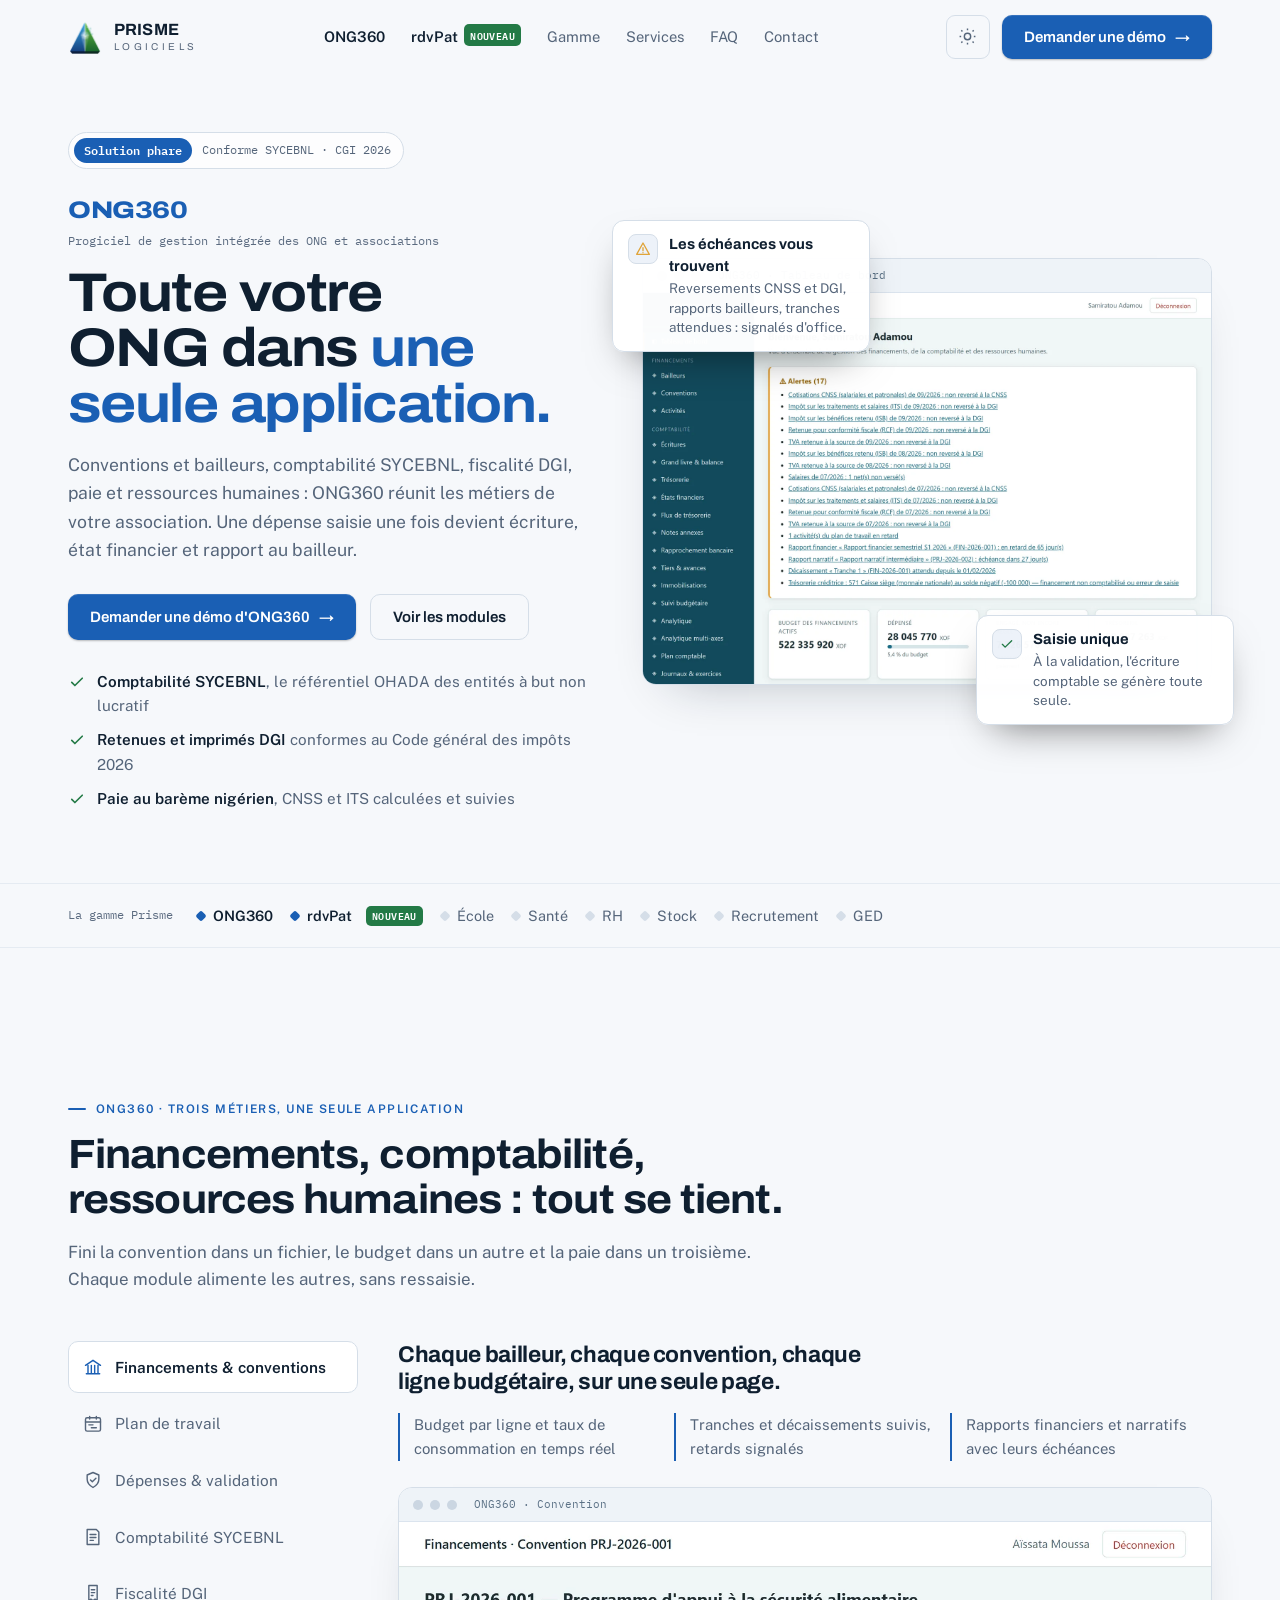
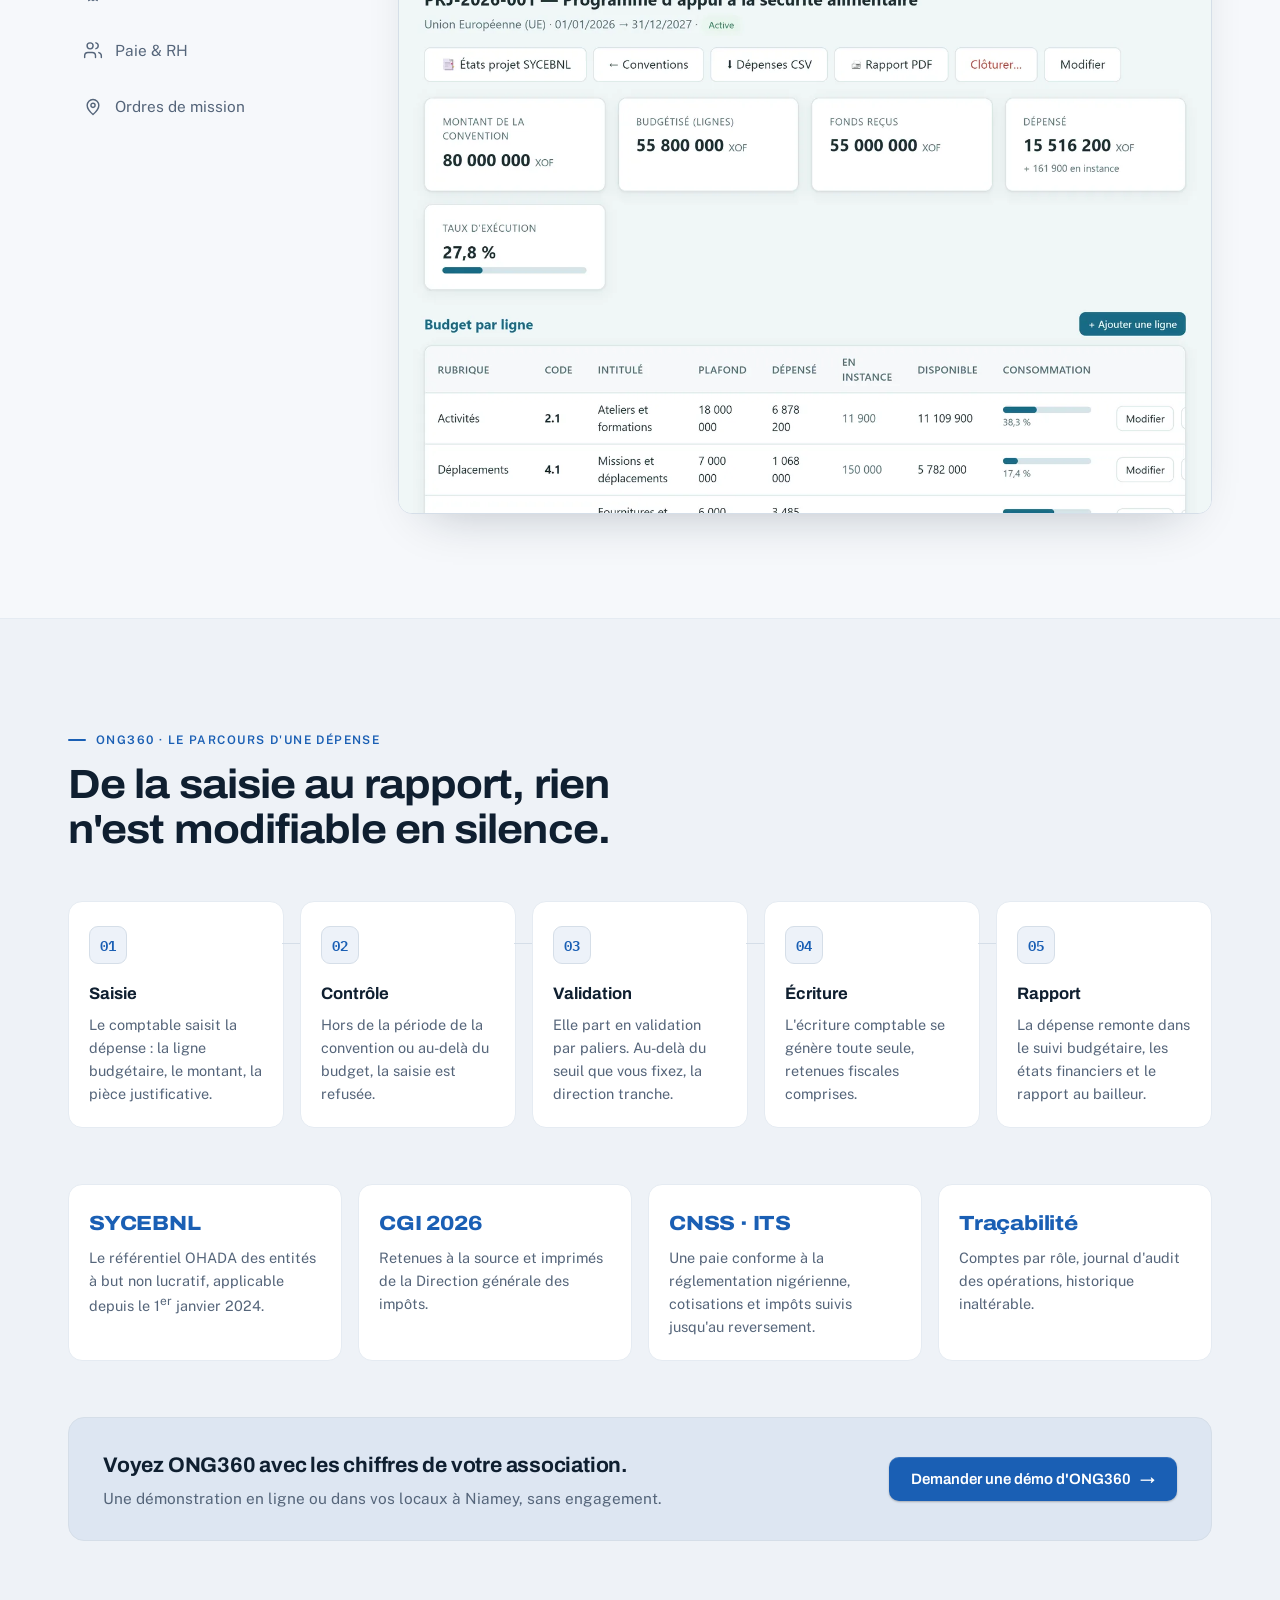
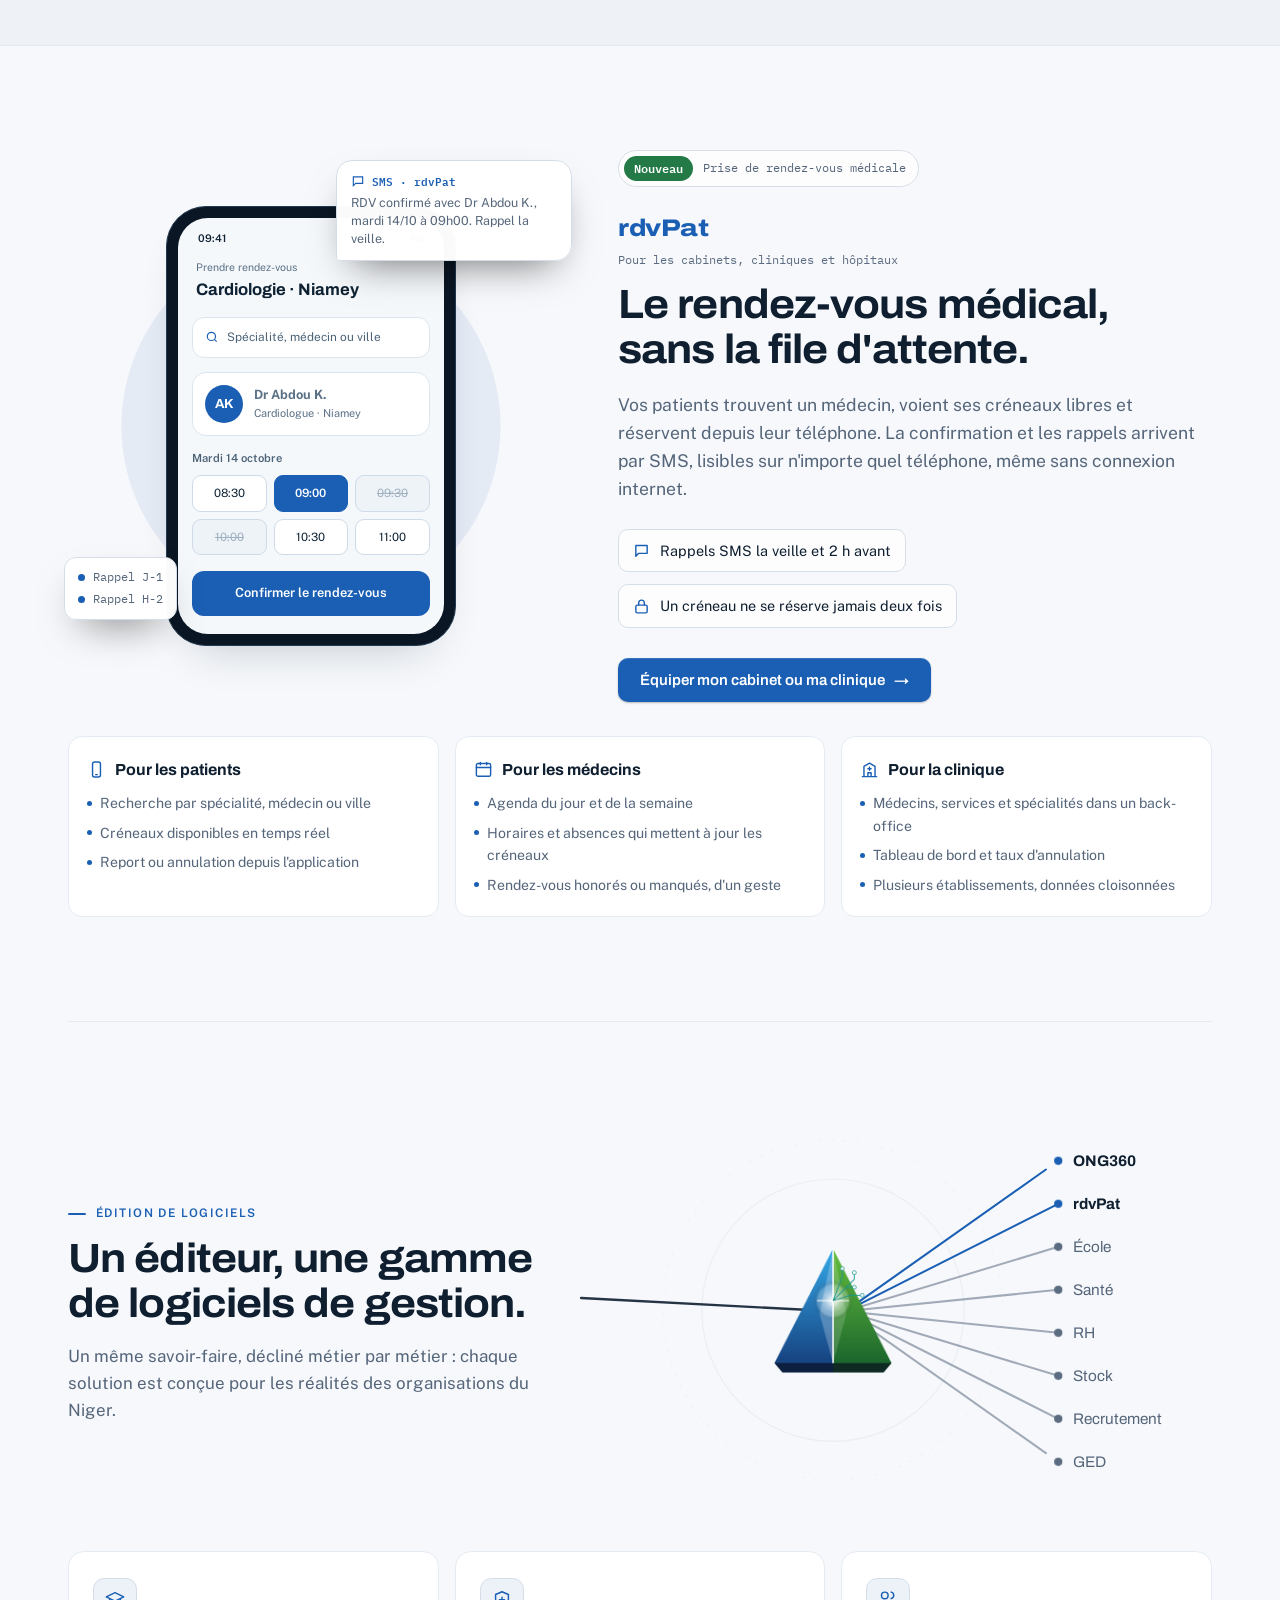
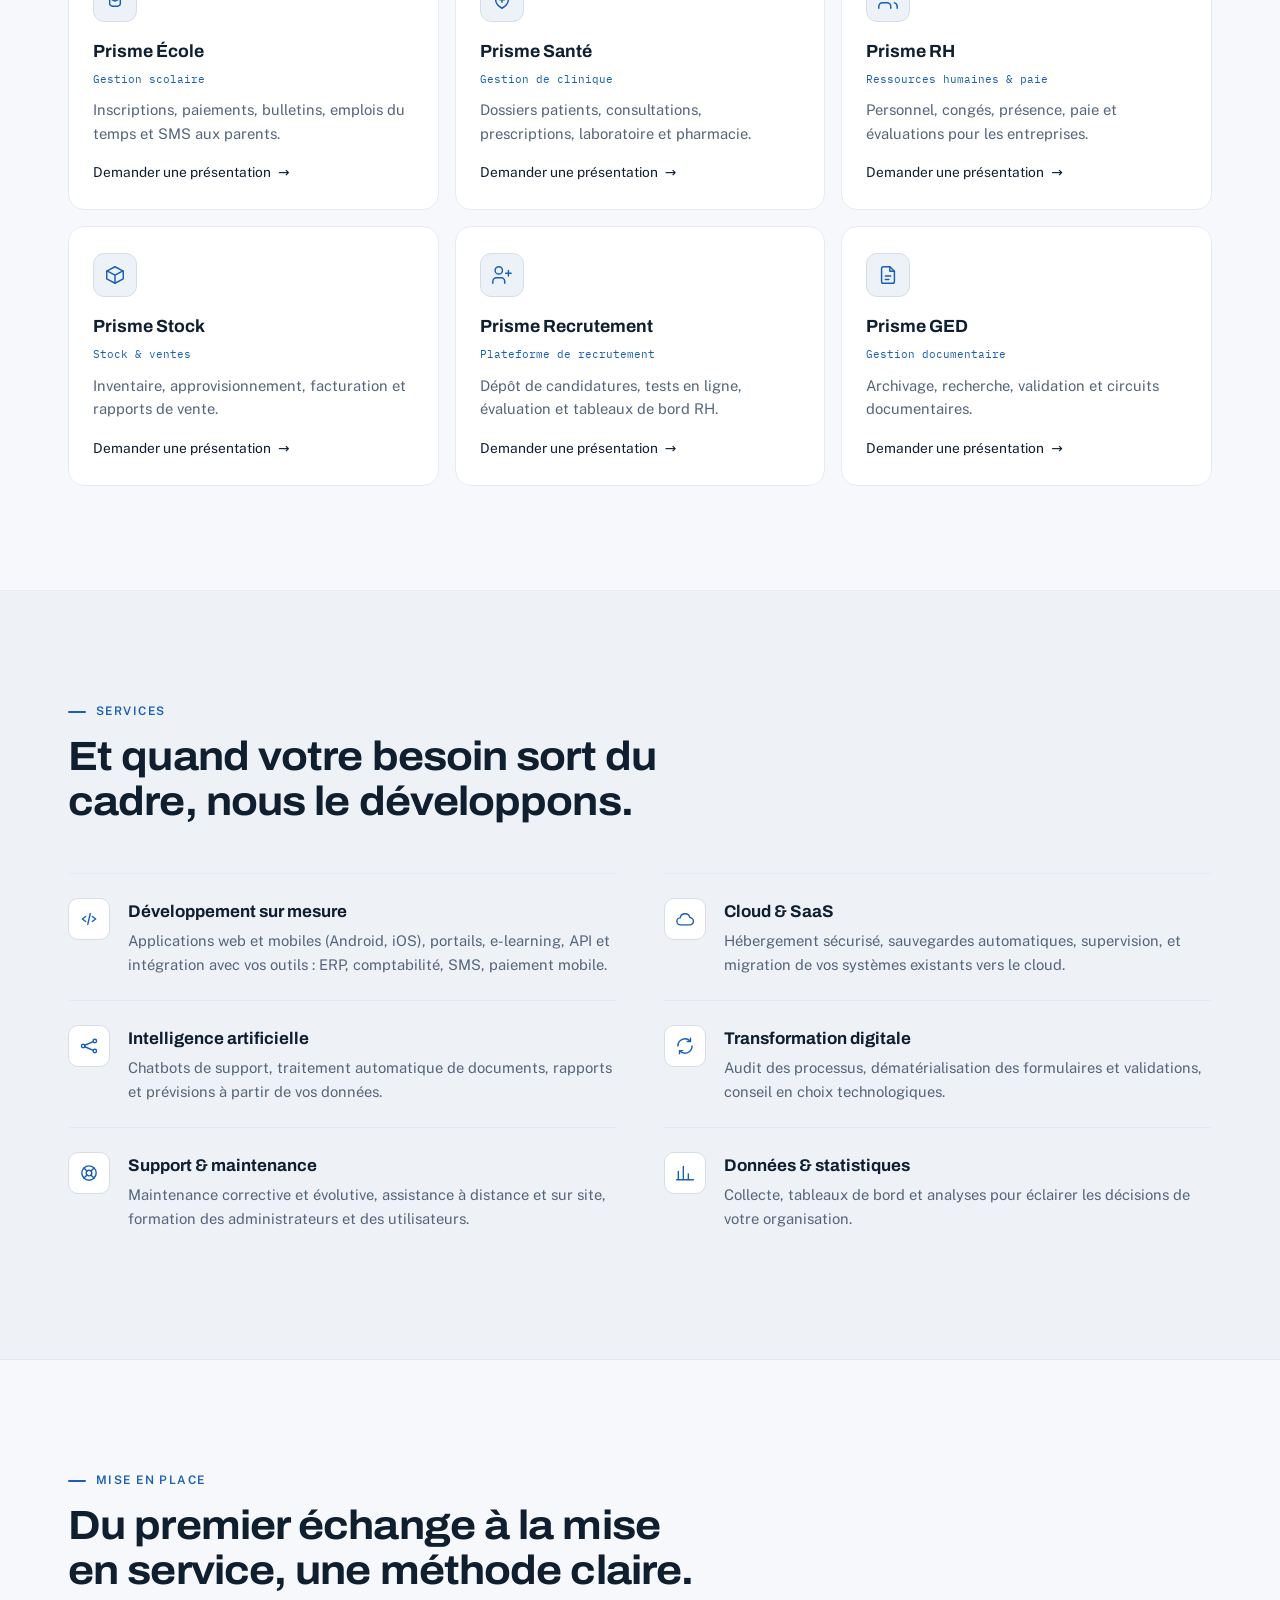
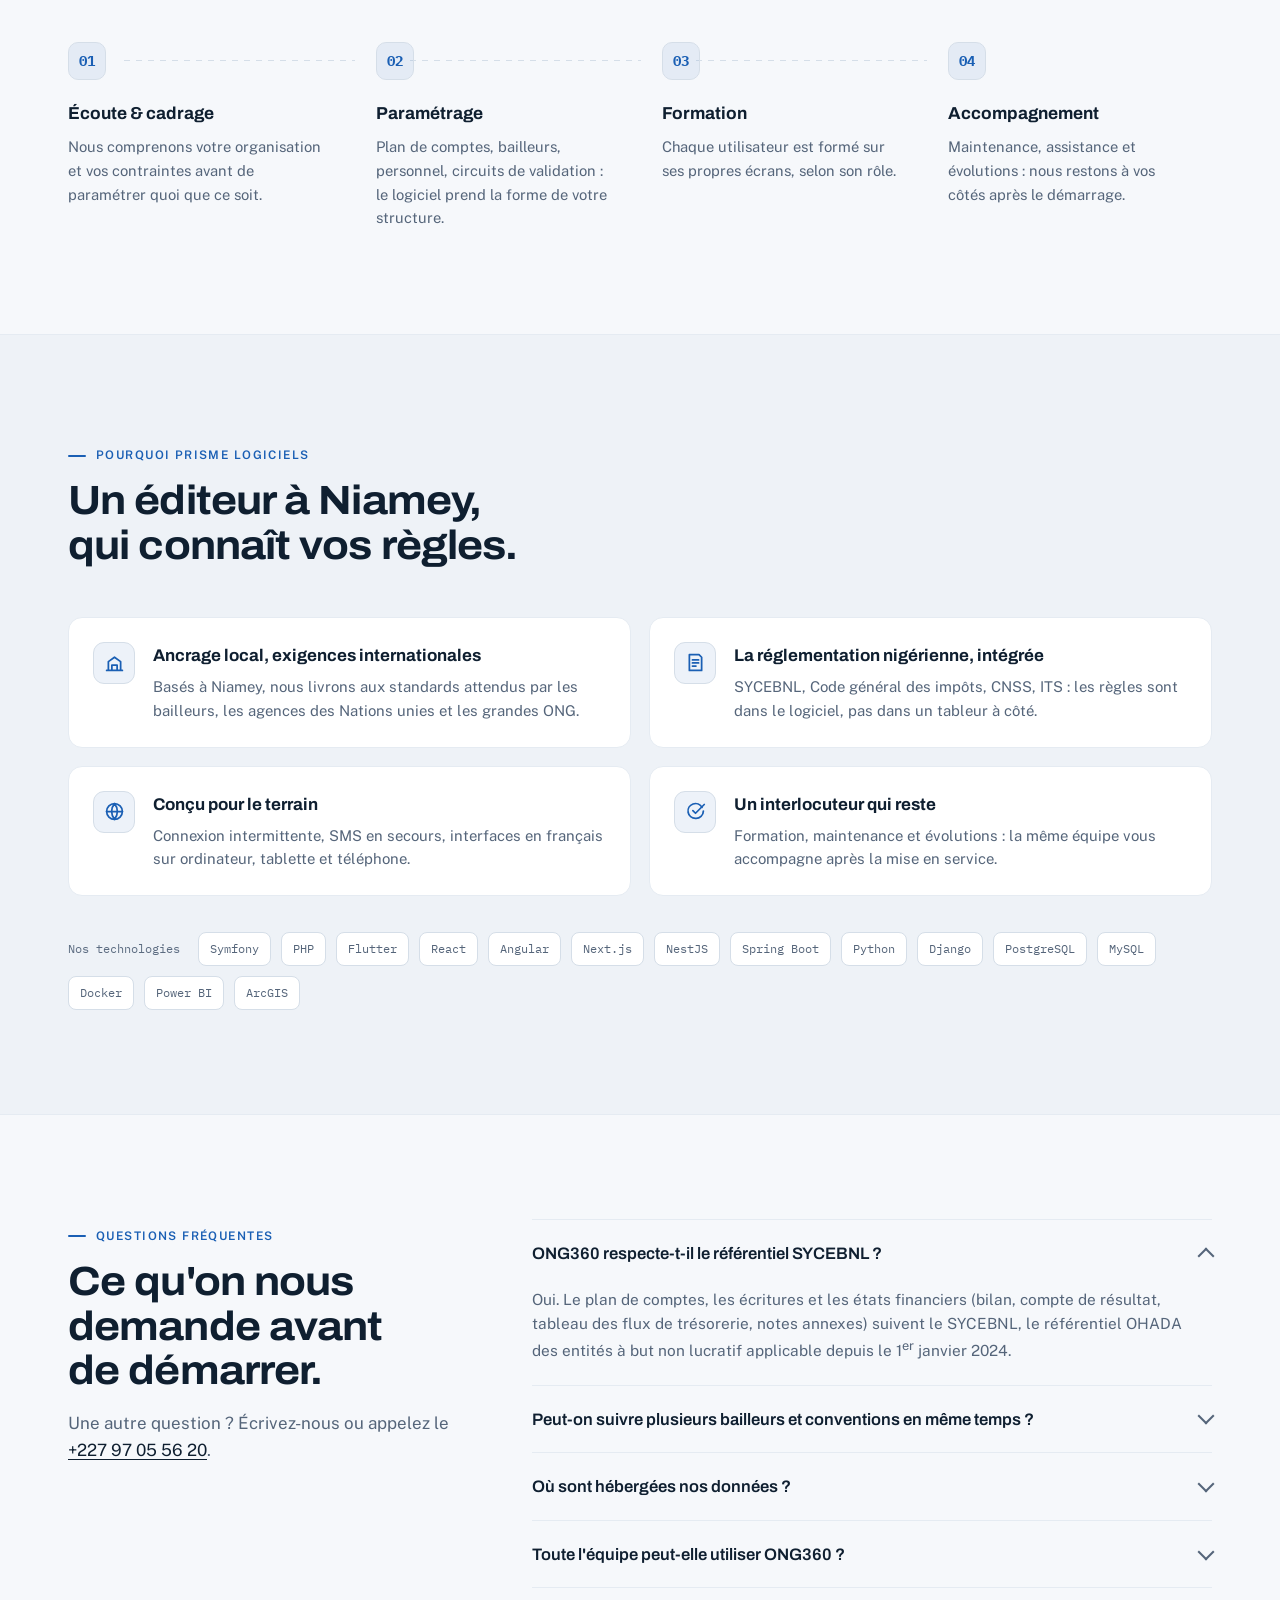
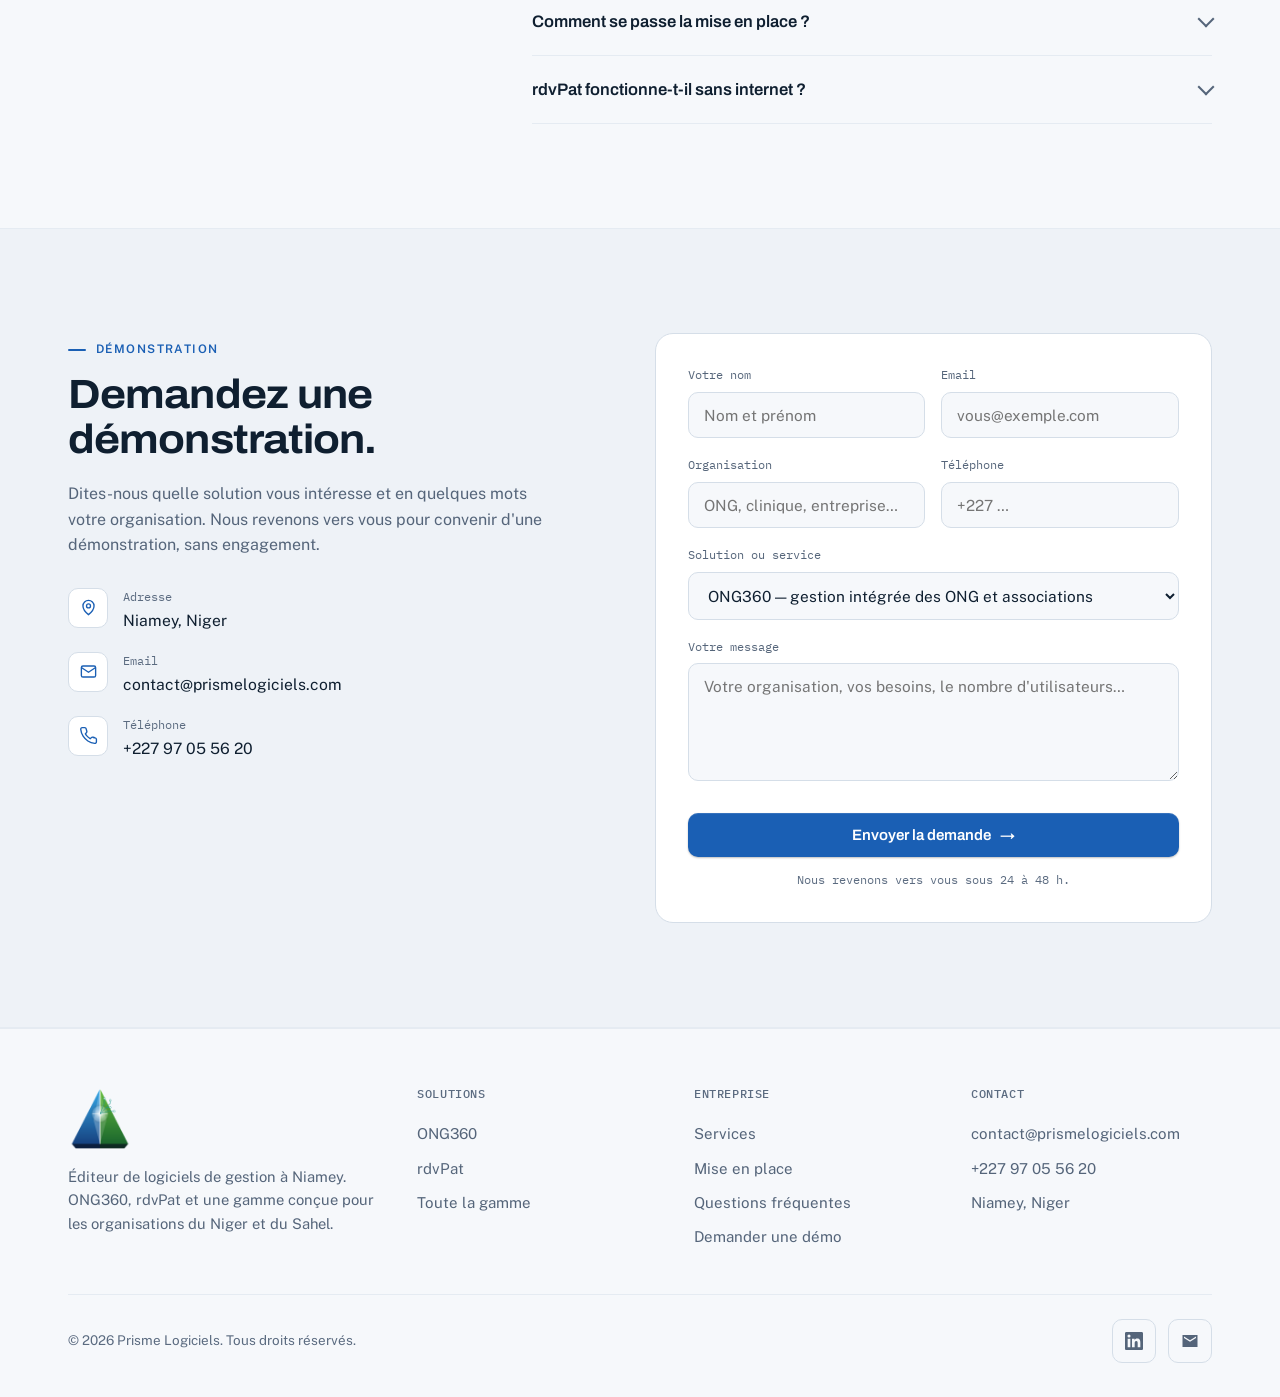
==== index.html @ 0d9683f8 "changement de couleur" ====
<!DOCTYPE html>
<html lang="fr">
<head>
<meta charset="UTF-8" />
<meta name="viewport" content="width=device-width, initial-scale=1.0" />
<script>(function(){try{var t=localStorage.getItem('theme');if(!t){t=window.matchMedia('(prefers-color-scheme: light)').matches?'light':'dark';}document.documentElement.setAttribute('data-theme',t);}catch(e){document.documentElement.setAttribute('data-theme','dark');}})();</script>
<title>ONG360 &amp; rdvPat — Prisme Logiciels, éditeur de logiciels de gestion à Niamey</title>
<meta name="description" content="Prisme Logiciels édite ONG360, le progiciel de gestion intégrée des ONG et associations (financements, comptabilité SYCEBNL, fiscalité DGI, paie), et rdvPat, la prise de rendez-vous médicale avec rappels SMS. Niamey, Niger." />
<link rel="canonical" href="https://prismelogiciels.com/" />
<meta name="robots" content="index, follow" />
<meta name="author" content="PRISME LOGICIELS" />
<meta name="theme-color" content="#0a1520" id="metaTheme" />
<link rel="icon" type="image/png" href="assets/icon.png" />
<link rel="apple-touch-icon" href="assets/icon.png" />
<!-- Open Graph / réseaux sociaux -->
<meta property="og:type" content="website" />
<meta property="og:site_name" content="PRISME LOGICIELS" />
<meta property="og:title" content="ONG360 — toute votre ONG dans une seule application" />
<meta property="og:description" content="Financements, comptabilité SYCEBNL, fiscalité DGI, paie et RH : le progiciel de gestion intégrée des ONG et associations, par Prisme Logiciels." />
<meta property="og:url" content="https://prismelogiciels.com/" />
<meta property="og:image" content="https://prismelogiciels.com/assets/og-cover.png" />
<meta property="og:image:width" content="1200" />
<meta property="og:image:height" content="630" />
<meta property="og:image:alt" content="PRISME LOGICIELS — éditeur de logiciels de gestion à Niamey" />
<meta property="og:locale" content="fr_FR" />
<meta name="twitter:card" content="summary_large_image" />
<meta name="twitter:title" content="ONG360 — toute votre ONG dans une seule application" />
<meta name="twitter:description" content="Financements, comptabilité SYCEBNL, fiscalité DGI, paie et RH : le progiciel de gestion intégrée des ONG et associations, par Prisme Logiciels." />
<meta name="twitter:image" content="https://prismelogiciels.com/assets/og-cover.png" />
<!-- Données structurées (SEO) -->
<script type="application/ld+json">
{"@context":"https://schema.org","@graph":[
 {"@type":"ProfessionalService","@id":"https://prismelogiciels.com/#org","name":"PRISME LOGICIELS","description":"Éditeur de logiciels de gestion : ONG360, rdvPat, applications web et mobiles, IA et transformation digitale.","url":"https://prismelogiciels.com/","logo":"https://prismelogiciels.com/assets/icon.png","image":"https://prismelogiciels.com/assets/og-cover.png","email":"contact@prismelogiciels.com","telephone":"+227 97 05 56 20","address":{"@type":"PostalAddress","addressLocality":"Niamey","addressCountry":"NE"},"areaServed":["NE","Sahel"]},
 {"@type":"SoftwareApplication","name":"ONG360","applicationCategory":"BusinessApplication","operatingSystem":"Web","inLanguage":"fr","description":"Progiciel de gestion intégrée des ONG et associations : financements et conventions, gestion de projet, comptabilité SYCEBNL, fiscalité DGI, ressources humaines et paie.","publisher":{"@id":"https://prismelogiciels.com/#org"},"url":"https://prismelogiciels.com/#ong360"},
 {"@type":"SoftwareApplication","name":"rdvPat","applicationCategory":"MedicalApplication","operatingSystem":"Android, iOS, Web","inLanguage":"fr","description":"Prise de rendez-vous médicale pour cabinets et cliniques : recherche de médecins, créneaux en temps réel, confirmation et rappels par SMS.","publisher":{"@id":"https://prismelogiciels.com/#org"},"url":"https://prismelogiciels.com/#rdvpat"}
]}
</script>
<link rel="preconnect" href="https://fonts.googleapis.com" />
<link rel="preconnect" href="https://fonts.gstatic.com" crossorigin />
<link href="https://fonts.googleapis.com/css2?family=Archivo:wdth,wght@100..125,400..800&family=IBM+Plex+Mono:wght@400;500;600&family=Public+Sans:wght@400;500;600;700&display=swap" rel="stylesheet" />
<link rel="preload" as="image" href="assets/ong360/tableau-de-bord.webp" type="image/webp" />
<style>
  :root{
    --bg:#0a1520; --bg-2:#0d1a28; --surface:#0f1d2e; --surface-2:#132538;
    --line:#1f3349; --line-soft:#172a3e;
    --text:#e8eef5; --muted:#9aabbd; --faint:#8a9bb0;
    /* une seule couleur d'action : le bleu du logo, en aplat */
    --accent:#5ea3f0; --accent-strong:#1f6fd1; --accent-hover:#1a62bd; --accent-tint:rgba(94,163,240,.12);
    /* le vert du logo devient un signal (validé, nouveau), plus une décoration */
    --ok:#4cb87a; --on-ok:#06140c;
    --header-bg:rgba(10,21,32,.84); --panel-bg:rgba(12,24,37,.98); --chip-glass:rgba(15,29,46,.6);
    --shadow:0 24px 60px -28px rgba(0,0,0,.7);
    color-scheme:dark;
    --display:'Archivo',system-ui,sans-serif;
    --body:'Public Sans',system-ui,sans-serif;
    --mono:'IBM Plex Mono',ui-monospace,monospace;
    --maxw:1200px;
    --ease:cubic-bezier(.22,.61,.36,1);
  }
  [data-theme="light"]{
    --bg:#f6f8fb; --bg-2:#eef2f7; --surface:#ffffff; --surface-2:#f7f9fc;
    --line:#d5dee8; --line-soft:#e5ebf2;
    --text:#0f1f30; --muted:#55657a; --faint:#5b6b80;
    --accent:#1a5fb4; --accent-strong:#1a5fb4; --accent-hover:#164f97; --accent-tint:rgba(26,95,180,.08);
    --ok:#237a46; --on-ok:#ffffff;
    --header-bg:rgba(246,248,251,.86); --panel-bg:rgba(255,255,255,.98); --chip-glass:rgba(255,255,255,.75);
    --shadow:0 24px 50px -30px rgba(15,31,48,.3);
    color-scheme:light;
  }
  *{box-sizing:border-box;margin:0;padding:0}
  html{scroll-behavior:smooth;scroll-padding-top:84px}
  body{background:var(--bg);color:var(--text);font-family:var(--body);line-height:1.6;-webkit-font-smoothing:antialiased;overflow-x:hidden}
  a{color:inherit;text-decoration:none}
  img{max-width:100%;display:block;height:auto}
  ::selection{background:rgba(94,163,240,.3)}
  :focus-visible{outline:2px solid var(--accent);outline-offset:3px;border-radius:6px}
  .btn:focus-visible{outline-offset:4px}
  .skip-link{position:absolute;left:-9999px;top:0;z-index:100;background:var(--surface);color:var(--text);
    padding:12px 18px;border:1px solid var(--accent);border-radius:0 0 10px 0;font-size:.92rem}
  .skip-link:focus{left:0}
  .wrap{max-width:var(--maxw);margin:0 auto;padding:0 28px}
  .sr-only{position:absolute;width:1px;height:1px;overflow:hidden;clip:rect(0 0 0 0);white-space:nowrap}

  /* ---------- typographie ---------- */
  .eyebrow{font-family:var(--body);font-weight:600;font-size:.74rem;letter-spacing:.12em;text-transform:uppercase;color:var(--accent);
    display:inline-flex;align-items:center;gap:10px}
  .eyebrow::before{content:"";width:18px;height:2px;border-radius:2px;background:currentColor}
  .grad-text{color:var(--accent)}
  h1,h2,h3{font-family:var(--display);text-wrap:balance}
  h1{font-weight:700;line-height:1.02;letter-spacing:-.028em;font-variation-settings:'wdth' 112;font-size:clamp(2.3rem,4.3vw,3.4rem)}
  .sec-head{max-width:780px;margin-bottom:48px}
  .sec-head h2,.h2{font-weight:700;letter-spacing:-.022em;line-height:1.1;font-variation-settings:'wdth' 108;
    font-size:clamp(1.75rem,3.3vw,2.55rem);margin-top:14px}
  .sec-head p{color:var(--muted);font-size:1.06rem;margin-top:16px;max-width:42em}
  .lead{font-size:1.1rem;color:var(--muted);max-width:36em}

  /* ---------- boutons ---------- */
  .btn{font-family:var(--display);font-weight:600;font-size:.94rem;cursor:pointer;border:none;border-radius:10px;
    padding:13px 22px;transition:transform .2s var(--ease),box-shadow .25s,filter .25s,background .25s,border-color .25s;
    display:inline-flex;align-items:center;gap:9px;line-height:1.2}
  .btn-primary{background:var(--accent-strong);color:#fff;box-shadow:0 1px 2px rgba(0,0,0,.25),inset 0 1px 0 rgba(255,255,255,.12)}
  .btn-primary:hover{background:var(--accent-hover);transform:translateY(-1px)}
  .btn-ghost{background:transparent;color:var(--text);border:1px solid var(--line)}
  .btn-ghost:hover{border-color:var(--accent);background:var(--accent-tint);transform:translateY(-2px)}
  .btn .arr{transition:transform .25s var(--ease)}
  .btn:hover .arr{transform:translateX(4px)}

  /* ---------- header ---------- */
  header{position:fixed;top:0;left:0;right:0;z-index:50;border-bottom:1px solid transparent;
    transition:background .35s var(--ease),border-color .35s var(--ease)}
  header.scrolled{background:var(--header-bg);backdrop-filter:blur(14px);-webkit-backdrop-filter:blur(14px);border-bottom-color:var(--line-soft)}
  .nav{display:flex;align-items:center;justify-content:space-between;height:74px;gap:20px}
  .brand{display:flex;align-items:center;gap:12px;flex:none}
  .brand img{height:34px;width:auto}
  .brand b{font-family:var(--display);font-weight:700;font-size:1.02rem;letter-spacing:.01em;line-height:1}
  .brand b span{display:block;font-weight:400;font-size:.62rem;letter-spacing:.34em;color:var(--muted);margin-top:3px}
  .nav-links{display:flex;align-items:center;gap:26px}
  .nav-links a{font-size:.92rem;color:var(--muted);transition:color .2s;position:relative;padding:4px 0}
  .nav-links a::after{content:"";position:absolute;left:0;bottom:-2px;height:1.5px;width:0;background:var(--accent);transition:width .28s var(--ease)}
  .nav-links a:hover{color:var(--text)}
  .nav-links a:hover::after{width:100%}
  .nav-links .prod{color:var(--text);font-weight:600}
  .new{font-family:var(--mono);font-size:.62rem;font-weight:600;letter-spacing:.04em;text-transform:uppercase;
    color:var(--on-ok);background:var(--ok);border-radius:5px;padding:2px 6px;margin-left:6px;vertical-align:2px}
  .nav-right{display:flex;align-items:center;gap:12px}
  .theme-btn,.menu-btn{flex:none;background:none;border:1px solid var(--line);border-radius:9px;width:44px;height:44px;cursor:pointer;
    align-items:center;justify-content:center;color:var(--muted);transition:.25s}
  .theme-btn{display:flex}
  .theme-btn:hover{border-color:var(--accent);color:var(--text)}
  .theme-btn svg{width:19px;height:19px;fill:none;stroke:currentColor;stroke-width:1.8}
  .theme-btn .sun{display:none}
  [data-theme="light"] .theme-btn .moon{display:none}
  [data-theme="light"] .theme-btn .sun{display:block}
  .menu-btn{display:none}
  .menu-btn span{display:block;width:20px;height:2px;background:var(--text);position:relative;transition:.25s}
  .menu-btn span::before,.menu-btn span::after{content:"";position:absolute;left:0;width:20px;height:2px;background:var(--text);transition:.25s}
  .menu-btn span::before{top:-6px}.menu-btn span::after{top:6px}
  .menu-btn.open span{background:transparent}
  .menu-btn.open span::before{top:0;transform:rotate(45deg)}
  .menu-btn.open span::after{top:0;transform:rotate(-45deg)}
  .mobile-panel{position:fixed;inset:74px 0 auto 0;z-index:49;background:var(--panel-bg);backdrop-filter:blur(12px);
    border-bottom:1px solid var(--line);display:flex;flex-direction:column;padding:14px 28px 26px;gap:4px;
    transform:translateY(-12px);opacity:0;pointer-events:none;visibility:hidden;transition:.3s var(--ease)}
  .mobile-panel.open{transform:none;opacity:1;pointer-events:auto;visibility:visible}
  .mobile-panel a{padding:13px 0;border-bottom:1px solid var(--line-soft);color:var(--text);font-size:1rem}
  .mobile-panel .btn{margin-top:14px;justify-content:center;border-bottom:none}

  /* ---------- hero : ONG360 ---------- */
  .hero{position:relative;padding:132px 0 40px}
  .hero-grid{display:grid;grid-template-columns:1fr 1.1fr;gap:56px;align-items:center}
  .flag{display:inline-flex;align-items:center;gap:10px;font-family:var(--mono);font-size:.74rem;color:var(--muted);
    border:1px solid var(--line);border-radius:30px;padding:5px 12px 5px 5px;background:var(--chip-glass)}
  .flag b{font-weight:600;color:#fff;background:var(--accent-strong);border-radius:20px;padding:3px 10px}
  .prod-mark{display:flex;flex-direction:column;gap:2px;margin:22px 0 14px}
  .prod-mark strong{font-family:var(--display);font-weight:800;font-variation-settings:'wdth' 118;letter-spacing:-.02em;
    font-size:1.5rem;color:var(--accent)}
  .prod-mark span{font-family:var(--mono);font-size:.76rem;color:var(--faint)}
  .hero h1{margin-bottom:20px}
  .hero .lead{margin-bottom:30px}
  .hero-cta{display:flex;gap:14px;flex-wrap:wrap;margin-bottom:30px}
  .proofs{list-style:none;display:grid;gap:10px}
  .proofs li{display:flex;gap:11px;align-items:flex-start;font-size:.95rem;color:var(--muted)}
  .proofs svg{flex:none;width:18px;height:18px;margin-top:3px;stroke:var(--ok);fill:none;stroke-width:2.2;stroke-linecap:round;stroke-linejoin:round}
  .proofs b{color:var(--text);font-weight:600}

  /* capture produit dans un cadre de navigateur */
  .shot{position:relative;border-radius:14px;overflow:hidden;background:#fff;border:1px solid var(--line);box-shadow:var(--shadow)}
  .shot-bar{display:flex;align-items:center;gap:7px;height:34px;padding:0 14px;background:#eef3f8;border-bottom:1px solid #dbe4ee}
  .shot-bar i{width:10px;height:10px;border-radius:50%;background:#cbd6e2}
  .shot-bar span{margin-left:10px;font-family:var(--mono);font-size:.7rem;color:#5b7186;white-space:nowrap;overflow:hidden;text-overflow:ellipsis}
  .shot img{width:100%}
  .hero-visual{position:relative}
  .callout{position:absolute;display:flex;gap:11px;align-items:flex-start;max-width:258px;padding:13px 15px;border-radius:12px;
    background:var(--panel-bg);border:1px solid var(--line);box-shadow:0 18px 40px -18px rgba(0,0,0,.55);font-size:.84rem;line-height:1.45;color:var(--muted)}
  .callout b{display:block;color:var(--text);font-family:var(--display);font-size:.92rem;margin-bottom:2px}
  .callout .ci{flex:none;width:30px;height:30px;border-radius:8px;display:flex;align-items:center;justify-content:center;background:var(--accent-tint);border:1px solid var(--line)}
  .callout svg{width:16px;height:16px;fill:none;stroke-width:2;stroke-linecap:round;stroke-linejoin:round}
  .callout.c1{left:-30px;top:-38px}
  .callout.c1 svg{stroke:#e0a43a}
  .callout.c2{right:-22px;bottom:-40px}
  .callout.c2 svg{stroke:var(--ok)}

  /* bande de la gamme */
  .lineup{margin-top:72px;padding:20px 0;border-top:1px solid var(--line-soft);border-bottom:1px solid var(--line-soft)}
  .lineup .wrap{display:flex;align-items:center;gap:18px;flex-wrap:wrap}
  .lineup-label{font-family:var(--mono);font-size:.74rem;color:var(--faint);margin-right:6px}
  .lineup a{display:inline-flex;align-items:center;gap:8px;font-size:.9rem;color:var(--muted);transition:color .2s}
  .lineup a:hover{color:var(--text)}
  .lineup a::before{content:"";width:8px;height:8px;border-radius:2px;background:var(--line);transform:rotate(45deg)}
  .lineup a.is-main{color:var(--text);font-weight:600}
  .lineup a.is-main::before{background:var(--accent)}

  /* ---------- sections ---------- */
  section{position:relative}
  .sec{padding:104px 0}
  .band{background:var(--bg-2);border-top:1px solid var(--line-soft);border-bottom:1px solid var(--line-soft)}
  .divider{height:1px;background:var(--line-soft)}

  /* ---------- ONG360 : modules en onglets ---------- */
  .modules{display:grid;grid-template-columns:290px 1fr;gap:40px;align-items:start}
  .tablist{display:flex;flex-direction:column;gap:4px;position:sticky;top:96px}
  .tab{all:unset;box-sizing:border-box;cursor:pointer;display:flex;align-items:center;gap:12px;padding:13px 14px;border-radius:10px;
    color:var(--muted);font-size:.96rem;border:1px solid transparent;transition:background .2s,color .2s,border-color .2s}
  .tab svg{flex:none;width:20px;height:20px;fill:none;stroke:currentColor;stroke-width:1.7;stroke-linecap:round;stroke-linejoin:round}
  .tab:hover{color:var(--text);background:var(--surface)}
  .tab[aria-selected="true"]{color:var(--text);background:var(--surface);border-color:var(--line);font-weight:600}
  .tab[aria-selected="true"] svg{stroke:var(--accent)}
  .tab:focus-visible{outline:2px solid var(--accent);outline-offset:2px}
  .panel{display:grid;gap:26px}
  .panel[hidden]{display:none}
  .panel-text h3{font-size:1.42rem;font-weight:700;letter-spacing:-.015em;line-height:1.2;max-width:30em}
  .panel-text ul{list-style:none;display:grid;grid-template-columns:repeat(3,1fr);gap:14px;margin-top:18px}
  .panel-text li{font-size:.93rem;color:var(--muted);padding-left:14px;border-left:2px solid var(--accent)}
  .panel .shot{animation:fadeup .45s var(--ease)}
  @keyframes fadeup{from{opacity:0;transform:translateY(10px)}to{opacity:1;transform:none}}

  /* ---------- parcours d'une dépense (séquence réelle : numérotée) ---------- */
  .flow{list-style:none;display:grid;grid-template-columns:repeat(5,1fr);gap:16px;counter-reset:etape}
  .flow li{position:relative;padding:24px 20px 22px;background:var(--surface);border:1px solid var(--line-soft);border-radius:14px;counter-increment:etape}
  .flow li::before{content:counter(etape,decimal-leading-zero);display:flex;align-items:center;justify-content:center;width:36px;height:36px;
    border-radius:9px;background:var(--accent-tint);border:1px solid var(--line);color:var(--accent);font-family:var(--mono);font-weight:600;font-size:.85rem;margin-bottom:16px}
  .flow li:not(:last-child)::after{content:"";position:absolute;top:41px;right:-17px;width:18px;height:1px;background:var(--line)}
  .flow h3{font-size:1.04rem;font-weight:700;margin-bottom:6px}
  .flow p{font-size:.9rem;color:var(--muted)}

  /* ---------- conformité ---------- */
  .comply{display:grid;grid-template-columns:repeat(4,1fr);gap:16px;margin-top:56px}
  .comply div{padding:22px 20px;border-radius:14px;border:1px solid var(--line-soft);background:var(--surface)}
  .comply strong{display:block;font-family:var(--display);font-weight:800;font-variation-settings:'wdth' 112;font-size:1.28rem;letter-spacing:-.01em;color:var(--accent);margin-bottom:6px}
  .comply p{font-size:.9rem;color:var(--muted)}
  .cta-band{margin-top:56px;display:flex;align-items:center;justify-content:space-between;gap:24px;flex-wrap:wrap;
    padding:30px 34px;border-radius:16px;background:var(--accent-tint);border:1px solid var(--line)}
  .cta-band h3{font-size:1.32rem;font-weight:700;letter-spacing:-.01em}
  .cta-band p{color:var(--muted);font-size:.96rem;margin-top:4px}

  /* ---------- rdvPat ---------- */
  .rdv-grid{display:grid;grid-template-columns:.9fr 1.1fr;gap:64px;align-items:center}
  .flag.rdv b{background:var(--ok);color:var(--on-ok)}
  .audiences{display:grid;grid-template-columns:repeat(3,1fr);gap:16px;margin-top:34px}
  .aud{padding:20px 18px;border-radius:14px;background:var(--surface);border:1px solid var(--line-soft)}
  .aud h3{font-size:1rem;font-weight:700;margin-bottom:10px;display:flex;align-items:center;gap:9px}
  .aud h3 svg{width:19px;height:19px;fill:none;stroke:var(--accent);stroke-width:1.8;stroke-linecap:round;stroke-linejoin:round}
  .aud ul{list-style:none;display:grid;gap:7px}
  .aud li{font-size:.88rem;color:var(--muted);padding-left:13px;position:relative}
  .aud li::before{content:"";position:absolute;left:0;top:.62em;width:5px;height:5px;border-radius:50%;background:var(--accent)}
  .keys{display:flex;flex-wrap:wrap;gap:12px;margin:26px 0 30px}
  .key{display:inline-flex;align-items:center;gap:10px;font-size:.9rem;padding:9px 14px;border-radius:10px;border:1px solid var(--line);background:var(--chip-glass)}
  .key svg{width:17px;height:17px;fill:none;stroke:var(--accent);stroke-width:2;stroke-linecap:round;stroke-linejoin:round}

  /* maquette de téléphone (illustration) */
  .phone-stage{position:relative;display:flex;justify-content:center;padding:20px 0}
  .phone-stage::before{content:"";position:absolute;width:78%;aspect-ratio:1;border-radius:50%;top:50%;left:50%;transform:translate(-50%,-50%);
    background:var(--accent-tint)}
  .phone{position:relative;width:290px;border-radius:40px;padding:11px;background:#0a1624;border:1px solid #233a52;box-shadow:var(--shadow)}
  .screen{border-radius:30px;overflow:hidden;background:#f5f8fb;color:#0e2233;font-family:var(--body)}
  .scr-top{display:flex;justify-content:space-between;padding:12px 20px 6px;font-size:.66rem;font-weight:600;color:#0e2233}
  .scr-head{padding:6px 18px 14px}
  .scr-head small{display:block;font-size:.66rem;color:#5b7186}
  .scr-head b{font-family:var(--display);font-size:1.04rem}
  .scr-search{margin:0 14px 14px;padding:10px 12px;border-radius:12px;background:#fff;border:1px solid #dce5ee;font-size:.74rem;color:#4c6377;display:flex;gap:8px;align-items:center}
  .scr-search svg{width:14px;height:14px;fill:none;stroke:#1a5fb4;stroke-width:2}
  .doc{margin:0 14px;padding:12px;border-radius:14px;background:#fff;border:1px solid #dce5ee;display:flex;gap:11px;align-items:center}
  .doc .av{flex:none;width:38px;height:38px;border-radius:50%;background:#1a5fb4;color:#fff;
    display:flex;align-items:center;justify-content:center;font-family:var(--display);font-weight:700;font-size:.82rem}
  .doc b{display:block;font-size:.8rem}
  .doc span{font-size:.68rem;color:#5b7186}
  .slots-day{margin:14px 14px 8px;font-size:.7rem;font-weight:600;color:#4c6377}
  .slots{display:grid;grid-template-columns:repeat(3,1fr);gap:7px;margin:0 14px}
  .slot{text-align:center;font-size:.72rem;padding:8px 0;border-radius:9px;border:1px solid #cfdbe8;background:#fff;color:#0e2233}
  .slot.taken{color:#9fb0c1;text-decoration:line-through;background:#eef3f8}
  .slot.on{background:#1a5fb4;border-color:#1a5fb4;color:#fff;font-weight:600}
  .scr-cta{margin:16px 14px 18px;padding:12px;border-radius:12px;background:#1a5fb4;color:#fff;text-align:center;font-size:.8rem;font-weight:600}
  .sms{position:absolute;right:-18px;top:-26px;width:236px;padding:12px 14px;border-radius:16px 16px 16px 4px;
    background:var(--panel-bg);border:1px solid var(--line);box-shadow:0 18px 40px -18px rgba(0,0,0,.6);font-size:.78rem;line-height:1.45;color:var(--muted)}
  .sms b{display:flex;align-items:center;gap:7px;font-family:var(--mono);font-size:.68rem;color:var(--accent);margin-bottom:5px;font-weight:600}
  .sms b svg{width:14px;height:14px;fill:none;stroke:currentColor;stroke-width:2}
  .remind{position:absolute;left:-4px;bottom:46px;padding:10px 13px;border-radius:12px;background:var(--panel-bg);border:1px solid var(--line);
    box-shadow:0 18px 40px -18px rgba(0,0,0,.6);font-family:var(--mono);font-size:.72rem;color:var(--muted);display:grid;gap:4px}
  .remind span{display:flex;align-items:center;gap:8px}
  .remind i{width:7px;height:7px;border-radius:50%;background:var(--accent)}

  /* ---------- la gamme (signature : réfraction) ---------- */
  .gamme-top{display:grid;grid-template-columns:.85fr 1.15fr;gap:40px;align-items:center;margin-bottom:56px}
  .prism-diagram{width:100%;height:auto;overflow:visible}
  .prism-diagram .arc{fill:none;stroke:var(--line);stroke-width:1.2}
  .prism-diagram .beam{fill:none;stroke:var(--text);stroke-width:2.4;stroke-linecap:round;opacity:.9;stroke-dasharray:280;stroke-dashoffset:280}
  .prism-diagram .ray{fill:none;stroke-width:2;stroke-linecap:round;stroke-dasharray:240;stroke-dashoffset:240}
  .prism-diagram .ray.dim{opacity:.55}
  .prism-diagram .lbl{font-family:var(--display);font-size:15px;fill:var(--muted);opacity:0}
  .prism-diagram .lbl.main{fill:var(--text);font-weight:700}
  .prism-diagram .dot{opacity:0}
  .prism-diagram.in .beam{animation:draw .7s var(--ease) .1s forwards}
  .prism-diagram.in .ray{animation:draw .85s var(--ease) forwards}
  .prism-diagram.in .lbl,.prism-diagram.in .dot{animation:fade .5s ease forwards}
  @keyframes draw{to{stroke-dashoffset:0}}
  @keyframes fade{to{opacity:1}}
  .cards{display:grid;grid-template-columns:repeat(3,1fr);gap:16px}
  .card{--w:var(--accent);position:relative;display:flex;flex-direction:column;padding:26px 24px;border-radius:16px;background:var(--surface);
    border:1px solid var(--line-soft);overflow:hidden;transition:transform .3s var(--ease),background .3s,opacity .7s var(--ease)}
  .card::after{content:"";position:absolute;top:0;left:0;height:2px;width:0;background:var(--w);transition:width .35s var(--ease)}
  .card:hover{transform:translateY(-5px);background:var(--surface-2)}
  .card:hover::after{width:100%}
  .card .ico{width:44px;height:44px;border-radius:11px;background:var(--accent-tint);border:1px solid var(--line);display:flex;align-items:center;justify-content:center;margin-bottom:16px}
  .card .ico svg{width:22px;height:22px;stroke:var(--w);fill:none;stroke-width:1.6;stroke-linecap:round;stroke-linejoin:round}
  .card h3{font-size:1.1rem;font-weight:700;margin-bottom:4px}
  .card .tag{font-family:var(--mono);font-size:.71rem;color:var(--w);margin-bottom:10px}
  .card p{font-size:.92rem;color:var(--muted)}
  .card .more{margin-top:auto;padding-top:16px;font-size:.86rem;color:var(--text);display:inline-flex;gap:7px;align-items:center}
  .card .more span{transition:transform .25s var(--ease)}
  .card:hover .more span{transform:translateX(4px)}

  /* ---------- services ---------- */
  .svc{display:grid;grid-template-columns:repeat(2,1fr);gap:0 48px}
  .svc-item{display:flex;gap:18px;padding:24px 0;border-top:1px solid var(--line-soft)}
  .svc-item .ico{flex:none;width:42px;height:42px;border-radius:10px;border:1px solid var(--line);display:flex;align-items:center;justify-content:center;background:var(--surface)}
  .svc-item svg{width:20px;height:20px;fill:none;stroke:var(--accent);stroke-width:1.7;stroke-linecap:round;stroke-linejoin:round}
  .svc-item h3{font-size:1.06rem;font-weight:700;margin-bottom:4px}
  .svc-item p{font-size:.92rem;color:var(--muted)}

  /* ---------- méthode ---------- */
  .steps{display:grid;grid-template-columns:repeat(4,1fr);position:relative}
  .step{padding:0 22px;position:relative}
  .step:first-child{padding-left:0}
  .step:not(:last-child)::after{content:"";position:absolute;top:18px;right:-1px;left:56px;height:1px;
    background:repeating-linear-gradient(90deg,var(--line) 0 6px,transparent 6px 12px)}
  .step .num{font-family:var(--mono);font-weight:700;font-size:.9rem;color:var(--accent);background:var(--accent-tint);border:1px solid var(--line);width:38px;height:38px;border-radius:10px;
    display:flex;align-items:center;justify-content:center;position:relative;z-index:2;margin-bottom:20px}
  .step h3{font-size:1.08rem;font-weight:700;margin-bottom:8px}
  .step p{font-size:.92rem;color:var(--muted)}

  /* ---------- pourquoi ---------- */
  .why{display:grid;grid-template-columns:1fr 1fr;gap:18px}
  .why-item{display:flex;gap:18px;padding:24px;background:var(--surface);border:1px solid var(--line-soft);border-radius:14px}
  .why-mark{flex:none;width:42px;height:42px;border-radius:11px;background:var(--accent-tint);border:1px solid var(--line);display:flex;align-items:center;justify-content:center}
  .why-mark svg{width:21px;height:21px;stroke:var(--accent);fill:none;stroke-width:2;stroke-linecap:round;stroke-linejoin:round}
  .why-item h3{font-size:1.06rem;font-weight:700;margin-bottom:6px}
  .why-item p{color:var(--muted);font-size:.93rem}
  .stack{display:flex;align-items:center;flex-wrap:wrap;gap:10px;margin-top:36px}
  .stack .lineup-label{margin-right:8px}
  .chip{font-family:var(--mono);font-size:.78rem;color:var(--muted);background:var(--surface);border:1px solid var(--line);border-radius:8px;padding:6px 11px}

  /* ---------- FAQ ---------- */
  .faq-grid{display:grid;grid-template-columns:.75fr 1.25fr;gap:56px;align-items:start}
  .faq details{border-top:1px solid var(--line-soft)}
  .faq details:last-child{border-bottom:1px solid var(--line-soft)}
  .faq summary{list-style:none;cursor:pointer;display:flex;justify-content:space-between;gap:20px;align-items:center;padding:20px 0;
    font-family:var(--display);font-weight:600;font-size:1.04rem}
  .faq summary::-webkit-details-marker{display:none}
  .faq summary::after{content:"";flex:none;width:10px;height:10px;border-right:2px solid var(--muted);border-bottom:2px solid var(--muted);
    transform:rotate(45deg);transition:transform .25s var(--ease);margin-top:-5px}
  .faq details[open] summary::after{transform:rotate(-135deg);margin-top:5px}
  .faq details p{color:var(--muted);font-size:.96rem;padding:0 0 22px;max-width:44em}

  /* ---------- contact ---------- */
  .contact-grid{display:grid;grid-template-columns:1fr 1.05fr;gap:56px;align-items:start}
  .contact-info h2{margin:14px 0 18px}
  .contact-info > p{color:var(--muted);margin-bottom:30px;max-width:30em}
  .info-list{display:flex;flex-direction:column;gap:18px}
  .info-row{display:flex;gap:15px;align-items:flex-start}
  .info-row .ic{flex:none;width:40px;height:40px;border-radius:10px;background:var(--surface);border:1px solid var(--line);display:flex;align-items:center;justify-content:center}
  .info-row .ic svg{width:19px;height:19px;stroke:var(--accent);fill:none;stroke-width:1.7}
  .info-row .lbl{font-family:var(--mono);font-size:.72rem;color:var(--faint);display:block;margin-bottom:2px}
  .info-row .val{color:var(--text);font-size:.98rem}
  form{background:var(--surface);border:1px solid var(--line);border-radius:18px;padding:32px}
  .field{margin-bottom:18px}
  .field label{display:block;font-family:var(--mono);font-size:.74rem;color:var(--muted);margin-bottom:7px}
  .field input,.field select,.field textarea{width:100%;background:var(--bg);border:1px solid var(--line);border-radius:10px;
    padding:13px 15px;color:var(--text);font-family:var(--body);font-size:.96rem;transition:border-color .2s,box-shadow .2s}
  .field textarea{resize:vertical;min-height:118px}
  .field input:focus,.field select:focus,.field textarea:focus{outline:none;border-color:var(--accent);box-shadow:0 0 0 3px var(--accent-tint)}
  .field-row{display:grid;grid-template-columns:1fr 1fr;gap:16px}
  form .btn-primary{width:100%;justify-content:center;margin-top:6px}
  .form-note{font-family:var(--mono);font-size:.72rem;color:var(--faint);text-align:center;margin-top:14px}

  /* ---------- footer ---------- */
  footer{border-top:1px solid var(--line-soft);padding:56px 0 34px}
  .foot-grid{display:grid;grid-template-columns:1.3fr 1fr 1fr 1fr;gap:36px;margin-bottom:40px}
  .brand-foot img{height:64px;width:auto;margin-bottom:16px}
  .brand-foot p{color:var(--muted);font-size:.92rem;max-width:26em}
  .foot-col h4{font-family:var(--mono);font-size:.74rem;color:var(--faint);margin-bottom:14px;letter-spacing:.05em;font-weight:500}
  .foot-col a{display:block;color:var(--muted);font-size:.94rem;padding:5px 0;transition:color .2s}
  .foot-col a:hover{color:var(--text)}
  .foot-bottom{border-top:1px solid var(--line-soft);padding-top:24px;display:flex;justify-content:space-between;align-items:center;flex-wrap:wrap;gap:12px}
  .foot-bottom p{font-size:.84rem;color:var(--faint)}
  .socials{display:flex;gap:12px}
  .socials a{width:44px;height:44px;border-radius:10px;border:1px solid var(--line);display:flex;align-items:center;justify-content:center;transition:.25s}
  .socials a:hover{border-color:var(--accent);background:var(--accent-tint)}
  .socials svg{width:18px;height:18px;fill:var(--muted)}

  /* ---------- apparition au défilement ---------- */
  .reveal:not(.in){opacity:0;transform:translateY(24px)}
  :where(.reveal){transition:opacity .7s var(--ease),transform .7s var(--ease)}
  .d1{transition-delay:.08s}.d2{transition-delay:.16s}.d3{transition-delay:.24s}.d4{transition-delay:.32s}

  /* ---------- responsive ---------- */
  @media(max-width:1100px){
    .callout.c1{left:-8px}
    .callout.c2{right:-8px}
    .flow{grid-template-columns:repeat(3,1fr)}
    .flow li:not(:last-child)::after{display:none}
  }
  @media(max-width:980px){
    .nav-links,.nav-right .btn-primary{display:none}
    .menu-btn{display:flex}
    .hero{padding:116px 0 30px}
    .hero-grid,.rdv-grid,.gamme-top,.faq-grid,.contact-grid{grid-template-columns:1fr;gap:44px}
    .hero-visual{max-width:680px}
    .modules{grid-template-columns:1fr;gap:22px}
    .tablist{position:static;flex-direction:row;overflow-x:auto;gap:8px;padding-bottom:6px;scrollbar-width:thin}
    .tab{flex:none;white-space:nowrap;border-color:var(--line)}
    .panel-text ul{grid-template-columns:1fr}
    .comply{grid-template-columns:1fr 1fr}
    .cards{grid-template-columns:1fr 1fr}
    .audiences{grid-template-columns:1fr}
    .rdv-visual{order:-1}
    .svc{grid-template-columns:1fr}
    .steps{grid-template-columns:1fr 1fr;gap:32px 0}
    .step{padding:0 22px 0 0}
    .step:not(:last-child)::after{display:none}
    .why{grid-template-columns:1fr}
    .foot-grid{grid-template-columns:1fr 1fr}
  }
  @media(max-width:680px){
    .wrap{padding:0 18px}
    .sec{padding:76px 0}
    .callout{position:static;max-width:none;margin-top:12px;box-shadow:none}
    .flow{grid-template-columns:1fr}
    .comply,.cards{grid-template-columns:1fr}
    .cta-band{padding:24px 20px}
    .field-row{grid-template-columns:1fr}
    form{padding:24px 18px}
    .foot-grid{grid-template-columns:1fr}
    .sms{position:relative;right:auto;top:auto;width:auto;margin:0 0 16px;border-radius:14px}
    .phone-stage{flex-direction:column;align-items:center}
    .remind{display:none}
  }
  @media(prefers-reduced-motion:reduce){
    *{animation:none!important;transition:none!important}
    html{scroll-behavior:auto}
    .reveal:not(.in){opacity:1;transform:none}
    .prism-diagram .beam,.prism-diagram .ray{stroke-dashoffset:0}
    .prism-diagram .lbl,.prism-diagram .dot{opacity:1}
  }
</style>
</head>
<body>
<a class="skip-link" href="#contenu">Aller au contenu principal</a>

<!-- ============ EN-TÊTE ============ -->
<header id="hdr">
  <div class="wrap nav">
    <a href="#top" class="brand" aria-label="PRISME LOGICIELS — accueil">
      <img src="assets/icon.png" alt="" width="34" height="34" />
      <b>PRISME<span>LOGICIELS</span></b>
    </a>
    <nav class="nav-links" aria-label="Navigation principale">
      <a href="#ong360" class="prod">ONG360</a>
      <a href="#rdvpat" class="prod">rdvPat<span class="new">Nouveau</span></a>
      <a href="#gamme">Gamme</a>
      <a href="#services">Services</a>
      <a href="#faq">FAQ</a>
      <a href="#contact">Contact</a>
    </nav>
    <div class="nav-right">
      <button class="theme-btn" id="themeBtn" type="button" aria-label="Basculer entre thème clair et sombre" title="Thème clair / sombre">
        <svg class="moon" viewBox="0 0 24 24" aria-hidden="true"><path d="M21 12.8A9 9 0 1 1 11.2 3a7 7 0 0 0 9.8 9.8z"/></svg>
        <svg class="sun" viewBox="0 0 24 24" aria-hidden="true"><circle cx="12" cy="12" r="4"/><path d="M12 2v2M12 20v2M4 12H2M22 12h-2M5.6 5.6 4.2 4.2M19.8 19.8l-1.4-1.4M18.4 5.6l1.4-1.4M4.2 19.8l1.4-1.4"/></svg>
      </button>
      <a href="#contact" class="btn btn-primary" data-produit="ONG360">Demander une démo <span class="arr" aria-hidden="true">→</span></a>
      <button class="menu-btn" id="menuBtn" type="button" aria-label="Ouvrir le menu" aria-expanded="false" aria-controls="mobilePanel"><span></span></button>
    </div>
  </div>
</header>
<nav class="mobile-panel" id="mobilePanel" aria-label="Navigation mobile">
  <a href="#ong360">ONG360</a>
  <a href="#rdvpat">rdvPat <span class="new">Nouveau</span></a>
  <a href="#gamme">Toute la gamme</a>
  <a href="#services">Services</a>
  <a href="#faq">Questions fréquentes</a>
  <a href="#contact">Contact</a>
  <a href="#contact" class="btn btn-primary" data-produit="ONG360">Demander une démo →</a>
</nav>

<span id="top"></span>
<main id="contenu">

<!-- ============ HERO : ONG360, solution phare ============ -->
<section class="hero" id="ong360" aria-labelledby="hero-title">
  <div class="wrap hero-grid">
    <div class="hero-text">
      <span class="flag reveal"><b>Solution phare</b> Conforme SYCEBNL · CGI 2026</span>
      <p class="prod-mark reveal d1"><strong>ONG360</strong><span>Progiciel de gestion intégrée des ONG et associations</span></p>
      <h1 id="hero-title" class="reveal d1">Toute votre ONG dans <span class="grad-text">une seule application.</span></h1>
      <p class="lead reveal d2">Conventions et bailleurs, comptabilité SYCEBNL, fiscalité DGI, paie et ressources humaines : ONG360 réunit les métiers de votre association. Une dépense saisie une fois devient écriture, état financier et rapport au bailleur.</p>
      <div class="hero-cta reveal d3">
        <a href="#contact" class="btn btn-primary" data-produit="ONG360">Demander une démo d'ONG360 <span class="arr" aria-hidden="true">→</span></a>
        <a href="#modules" class="btn btn-ghost">Voir les modules</a>
      </div>
      <ul class="proofs reveal d4">
        <li><svg viewBox="0 0 24 24" aria-hidden="true"><path d="M5 12.5l4.2 4.2L19 7"/></svg><span><b>Comptabilité SYCEBNL</b>, le référentiel OHADA des entités à but non lucratif</span></li>
        <li><svg viewBox="0 0 24 24" aria-hidden="true"><path d="M5 12.5l4.2 4.2L19 7"/></svg><span><b>Retenues et imprimés DGI</b> conformes au Code général des impôts 2026</span></li>
        <li><svg viewBox="0 0 24 24" aria-hidden="true"><path d="M5 12.5l4.2 4.2L19 7"/></svg><span><b>Paie au barème nigérien</b>, CNSS et ITS calculées et suivies</span></li>
      </ul>
    </div>

    <div class="hero-visual reveal d2">
      <figure class="shot">
        <div class="shot-bar" aria-hidden="true"><i></i><i></i><i></i><span>ONG360 · Tableau de bord</span></div>
        <img src="assets/ong360/tableau-de-bord.webp" width="1600" height="1100" fetchpriority="high"
             alt="Tableau de bord d'ONG360 : alertes sur les échéances CNSS, DGI et rapports aux bailleurs, budget des financements actifs, dépenses engagées et trésorerie" />
      </figure>
      <div class="callout c1">
        <span class="ci"><svg viewBox="0 0 24 24" aria-hidden="true"><path d="M12 3l9.5 17h-19L12 3z"/><path d="M12 10v4.5M12 17.5v.01"/></svg></span>
        <span><b>Les échéances vous trouvent</b>Reversements CNSS et DGI, rapports bailleurs, tranches attendues : signalés d'office.</span>
      </div>
      <div class="callout c2">
        <span class="ci"><svg viewBox="0 0 24 24" aria-hidden="true"><path d="M5 12.5l4.2 4.2L19 7"/></svg></span>
        <span><b>Saisie unique</b>À la validation, l'écriture comptable se génère toute seule.</span>
      </div>
    </div>
  </div>

  <div class="lineup reveal" aria-label="La gamme Prisme Logiciels">
    <div class="wrap">
      <span class="lineup-label">La gamme Prisme</span>
      <a href="#ong360" class="is-main">ONG360</a>
      <a href="#rdvpat" class="is-main">rdvPat <span class="new">Nouveau</span></a>
      <a href="#gamme">École</a>
      <a href="#gamme">Santé</a>
      <a href="#gamme">RH</a>
      <a href="#gamme">Stock</a>
      <a href="#gamme">Recrutement</a>
      <a href="#gamme">GED</a>
    </div>
  </div>
</section>

<!-- ============ ONG360 : MODULES ============ -->
<section class="sec" id="modules" aria-labelledby="modules-title">
  <div class="wrap">
    <div class="sec-head reveal">
      <span class="eyebrow">ONG360 · Trois métiers, une seule application</span>
      <h2 id="modules-title">Financements, comptabilité, ressources humaines : tout se tient.</h2>
      <p>Fini la convention dans un fichier, le budget dans un autre et la paie dans un troisième. Chaque module alimente les autres, sans ressaisie.</p>
    </div>

    <div class="modules reveal d1">
      <div class="tablist" role="tablist" aria-label="Modules d'ONG360" aria-orientation="vertical">
        <button class="tab" role="tab" id="t-fin" aria-controls="p-fin" aria-selected="true" tabindex="0">
          <svg viewBox="0 0 24 24" aria-hidden="true"><path d="M4 20h16M6 20V10M10 20V10M14 20V10M18 20V10M3 10l9-6 9 6"/></svg>Financements &amp; conventions</button>
        <button class="tab" role="tab" id="t-plan" aria-controls="p-plan" aria-selected="false" tabindex="-1">
          <svg viewBox="0 0 24 24" aria-hidden="true"><rect x="3" y="4.5" width="18" height="16" rx="2"/><path d="M3 9.5h18M8 3v3M16 3v3M7 13h5M10 16.5h6"/></svg>Plan de travail</button>
        <button class="tab" role="tab" id="t-dep" aria-controls="p-dep" aria-selected="false" tabindex="-1">
          <svg viewBox="0 0 24 24" aria-hidden="true"><path d="M12 3l7 3v5.2c0 4.4-3 7.6-7 9.8-4-2.2-7-5.4-7-9.8V6l7-3z"/><path d="M9 12l2.2 2.2L15.5 10"/></svg>Dépenses &amp; validation</button>
        <button class="tab" role="tab" id="t-cpt" aria-controls="p-cpt" aria-selected="false" tabindex="-1">
          <svg viewBox="0 0 24 24" aria-hidden="true"><path d="M5 3h11l3 3v15H5z"/><path d="M8.5 9h7M8.5 12.5h7M8.5 16h4"/></svg>Comptabilité SYCEBNL</button>
        <button class="tab" role="tab" id="t-fis" aria-controls="p-fis" aria-selected="false" tabindex="-1">
          <svg viewBox="0 0 24 24" aria-hidden="true"><path d="M7 3h10v18l-2.5-1.6L12 21l-2.5-1.6L7 21z"/><path d="M10 8h4M10 11.5h4M10 15h2"/></svg>Fiscalité DGI</button>
        <button class="tab" role="tab" id="t-rh" aria-controls="p-rh" aria-selected="false" tabindex="-1">
          <svg viewBox="0 0 24 24" aria-hidden="true"><path d="M15 21v-2a4 4 0 0 0-4-4H6a4 4 0 0 0-4 4v2"/><circle cx="8.5" cy="7" r="3.6"/><path d="M22 21v-2a4 4 0 0 0-3-3.9M15.5 3.4a3.6 3.6 0 0 1 0 7"/></svg>Paie &amp; RH</button>
        <button class="tab" role="tab" id="t-mis" aria-controls="p-mis" aria-selected="false" tabindex="-1">
          <svg viewBox="0 0 24 24" aria-hidden="true"><path d="M12 21s-7-5.7-7-11a7 7 0 0 1 14 0c0 5.3-7 11-7 11z"/><circle cx="12" cy="10" r="2.5"/></svg>Ordres de mission</button>
      </div>

      <div class="panels">
        <div class="panel" role="tabpanel" id="p-fin" aria-labelledby="t-fin" tabindex="0">
          <div class="panel-text">
            <h3>Chaque bailleur, chaque convention, chaque ligne budgétaire, sur une seule page.</h3>
            <ul><li>Budget par ligne et taux de consommation en temps réel</li><li>Tranches et décaissements suivis, retards signalés</li><li>Rapports financiers et narratifs avec leurs échéances</li></ul>
          </div>
          <figure class="shot"><div class="shot-bar" aria-hidden="true"><i></i><i></i><i></i><span>ONG360 · Convention</span></div>
            <img src="assets/ong360/convention.webp" width="1400" height="1019" loading="lazy" alt="Fiche d'une convention dans ONG360 : montant, budget par ligne, consommation, tranches et décaissements" /></figure>
        </div>
        <div class="panel" role="tabpanel" id="p-plan" aria-labelledby="t-plan" tabindex="0" hidden>
          <div class="panel-text">
            <h3>Le plan de travail et son chronogramme : le prévu face au réalisé.</h3>
            <ul><li>Activités, responsables et calendrier par projet</li><li>Activités en retard repérées d'un coup d'œil</li><li>Budget prévu et dépensé par trimestre</li></ul>
          </div>
          <figure class="shot"><div class="shot-bar" aria-hidden="true"><i></i><i></i><i></i><span>ONG360 · Chronogramme</span></div>
            <img src="assets/ong360/chronogramme.webp" width="1400" height="1060" loading="lazy" alt="Chronogramme d'un plan de travail dans ONG360, avec le prévu et le réalisé par trimestre" /></figure>
        </div>
        <div class="panel" role="tabpanel" id="p-dep" aria-labelledby="t-dep" tabindex="0" hidden>
          <div class="panel-text">
            <h3>Une dépense hors période ou au-delà du budget est refusée dès la saisie.</h3>
            <ul><li>Rattachée à une ligne budgétaire et à une activité</li><li>Validation par paliers : celui qui saisit ne valide jamais</li><li>Pièce justificative jointe à chaque dépense</li></ul>
          </div>
          <figure class="shot"><div class="shot-bar" aria-hidden="true"><i></i><i></i><i></i><span>ONG360 · Nouvelle dépense</span></div>
            <img src="assets/ong360/depense.webp" width="1400" height="883" loading="lazy" alt="Formulaire de saisie d'une dépense dans ONG360, rattachée à une ligne budgétaire et à une activité" /></figure>
        </div>
        <div class="panel" role="tabpanel" id="p-cpt" aria-labelledby="t-cpt" tabindex="0" hidden>
          <div class="panel-text">
            <h3>Des écritures automatiques jusqu'au bilan, au format SYCEBNL.</h3>
            <ul><li>Journaux, grand livre et balance</li><li>Bilan, compte de résultat, flux de trésorerie et notes annexes</li><li>Rapprochement bancaire, analytique multi-axes, immobilisations</li></ul>
          </div>
          <figure class="shot"><div class="shot-bar" aria-hidden="true"><i></i><i></i><i></i><span>ONG360 · Bilan</span></div>
            <img src="assets/ong360/bilan.webp" width="1400" height="1060" loading="lazy" alt="Bilan au format SYCEBNL généré par ONG360, actif et passif" /></figure>
        </div>
        <div class="panel" role="tabpanel" id="p-fis" aria-labelledby="t-fis" tabindex="0" hidden>
          <div class="panel-text">
            <h3>Retenues à la source et imprimés de la DGI, conformes au CGI 2026.</h3>
            <ul><li>ITS, ISB, RCF, TVA retenue et FSSP calculés</li><li>Déclarations du mois préparées automatiquement</li><li>Une alerte tant que le montant n'est pas reversé</li></ul>
          </div>
          <figure class="shot"><div class="shot-bar" aria-hidden="true"><i></i><i></i><i></i><span>ONG360 · Déclarations fiscales</span></div>
            <img src="assets/ong360/declarations.webp" width="1400" height="1060" loading="lazy" alt="Déclarations fiscales du mois dans ONG360 : retenues sur salaires et sur fournisseurs à reverser à la DGI" /></figure>
        </div>
        <div class="panel" role="tabpanel" id="p-rh" aria-labelledby="t-rh" tabindex="0" hidden>
          <div class="panel-text">
            <h3>Personnel, congés, paie : dans la même application que la comptabilité.</h3>
            <ul><li>Dossiers, contrats, congés, absences et feuilles de temps</li><li>Bulletins au barème nigérien, salaires imputés aux bailleurs</li><li>Nets versés, CNSS et ITS reversées, suivis mois par mois</li></ul>
          </div>
          <figure class="shot"><div class="shot-bar" aria-hidden="true"><i></i><i></i><i></i><span>ONG360 · Salaires et reversements</span></div>
            <img src="assets/ong360/salaires.webp" width="1400" height="1060" loading="lazy" alt="Écran des salaires et reversements dans ONG360 : nets à verser et cotisations CNSS et impôts à reverser" /></figure>
        </div>
        <div class="panel" role="tabpanel" id="p-mis" aria-labelledby="t-mis" tabindex="0" hidden>
          <div class="panel-text">
            <h3>Un seul ordre de mission pour toute l'équipe, approuvé avant le départ.</h3>
            <ul><li>Équipe, destination, période et imputation au projet</li><li>Liquidation au retour avec frais justifiés</li><li>Dossier de mission et pièces jointes au même endroit</li></ul>
          </div>
          <figure class="shot"><div class="shot-bar" aria-hidden="true"><i></i><i></i><i></i><span>ONG360 · Ordre de mission</span></div>
            <img src="assets/ong360/mission.webp" width="1400" height="1060" loading="lazy" alt="Ordre de mission d'équipe dans ONG360 avec imputation au projet et liquidation au retour" /></figure>
        </div>
      </div>
    </div>
  </div>
</section>

<!-- ============ ONG360 : PARCOURS + CONFORMITÉ ============ -->
<section class="sec band" id="parcours" aria-labelledby="parcours-title">
  <div class="wrap">
    <div class="sec-head reveal">
      <span class="eyebrow">ONG360 · Le parcours d'une dépense</span>
      <h2 id="parcours-title">De la saisie au rapport, rien n'est modifiable en silence.</h2>
    </div>
    <ol class="flow">
      <li class="reveal d1"><h3>Saisie</h3><p>Le comptable saisit la dépense : la ligne budgétaire, le montant, la pièce justificative.</p></li>
      <li class="reveal d2"><h3>Contrôle</h3><p>Hors de la période de la convention ou au-delà du budget, la saisie est refusée.</p></li>
      <li class="reveal d3"><h3>Validation</h3><p>Elle part en validation par paliers. Au-delà du seuil que vous fixez, la direction tranche.</p></li>
      <li class="reveal d4"><h3>Écriture</h3><p>L'écriture comptable se génère toute seule, retenues fiscales comprises.</p></li>
      <li class="reveal d4"><h3>Rapport</h3><p>La dépense remonte dans le suivi budgétaire, les états financiers et le rapport au bailleur.</p></li>
    </ol>

    <div class="comply">
      <div class="reveal d1"><strong>SYCEBNL</strong><p>Le référentiel OHADA des entités à but non lucratif, applicable depuis le 1<sup>er</sup> janvier 2024.</p></div>
      <div class="reveal d2"><strong>CGI 2026</strong><p>Retenues à la source et imprimés de la Direction générale des impôts.</p></div>
      <div class="reveal d3"><strong>CNSS · ITS</strong><p>Une paie conforme à la réglementation nigérienne, cotisations et impôts suivis jusqu'au reversement.</p></div>
      <div class="reveal d4"><strong>Traçabilité</strong><p>Comptes par rôle, journal d'audit des opérations, historique inaltérable.</p></div>
    </div>

    <div class="cta-band reveal">
      <div>
        <h3>Voyez ONG360 avec les chiffres de votre association.</h3>
        <p>Une démonstration en ligne ou dans vos locaux à Niamey, sans engagement.</p>
      </div>
      <a href="#contact" class="btn btn-primary" data-produit="ONG360">Demander une démo d'ONG360 <span class="arr" aria-hidden="true">→</span></a>
    </div>
  </div>
</section>

<!-- ============ rdvPat ============ -->
<section class="sec" id="rdvpat" aria-labelledby="rdv-title">
  <div class="wrap rdv-grid">
    <div class="rdv-visual reveal" aria-hidden="true">
      <div class="phone-stage">
        <div class="phone">
          <div class="screen">
            <div class="scr-top"><span>09:41</span><span>4G</span></div>
            <div class="scr-head"><small>Prendre rendez-vous</small><b>Cardiologie · Niamey</b></div>
            <div class="scr-search"><svg viewBox="0 0 24 24"><circle cx="11" cy="11" r="7"/><path d="M20 20l-3.5-3.5"/></svg>Spécialité, médecin ou ville</div>
            <div class="doc"><span class="av">AK</span><span><b>Dr Abdou K.</b><span>Cardiologue · Niamey</span></span></div>
            <div class="slots-day">Mardi 14 octobre</div>
            <div class="slots">
              <span class="slot">08:30</span><span class="slot on">09:00</span><span class="slot taken">09:30</span>
              <span class="slot taken">10:00</span><span class="slot">10:30</span><span class="slot">11:00</span>
            </div>
            <div class="scr-cta">Confirmer le rendez-vous</div>
          </div>
        </div>
        <div class="sms">
          <b><svg viewBox="0 0 24 24"><path d="M4 5h16v11H8l-4 4z"/></svg>SMS · rdvPat</b>
          RDV confirmé avec Dr Abdou K., mardi 14/10 à 09h00. Rappel la veille.
        </div>
        <div class="remind"><span><i></i>Rappel J-1</span><span><i></i>Rappel H-2</span></div>
      </div>
    </div>

    <div class="rdv-text">
      <span class="flag rdv reveal"><b>Nouveau</b> Prise de rendez-vous médicale</span>
      <p class="prod-mark rdv-mark reveal d1"><strong>rdvPat</strong><span>Pour les cabinets, cliniques et hôpitaux</span></p>
      <h2 id="rdv-title" class="h2 reveal d1">Le rendez-vous médical, sans la file d'attente.</h2>
      <p class="lead reveal d2" style="margin-top:18px">Vos patients trouvent un médecin, voient ses créneaux libres et réservent depuis leur téléphone. La confirmation et les rappels arrivent par SMS, lisibles sur n'importe quel téléphone, même sans connexion internet.</p>
      <div class="keys reveal d3">
        <span class="key"><svg viewBox="0 0 24 24" aria-hidden="true"><path d="M4 5h16v11H8l-4 4z"/></svg>Rappels SMS la veille et 2&nbsp;h avant</span>
        <span class="key"><svg viewBox="0 0 24 24" aria-hidden="true"><rect x="4" y="10" width="16" height="11" rx="2"/><path d="M8 10V7a4 4 0 0 1 8 0v3"/></svg>Un créneau ne se réserve jamais deux fois</span>
      </div>
      <div class="reveal d3"><a href="#contact" class="btn btn-primary" data-produit="rdvPat">Équiper mon cabinet ou ma clinique <span class="arr" aria-hidden="true">→</span></a></div>
    </div>
  </div>

  <div class="wrap">
    <div class="audiences">
      <div class="aud reveal d1">
        <h3><svg viewBox="0 0 24 24" aria-hidden="true"><rect x="7" y="2.5" width="10" height="19" rx="2.5"/><path d="M11 18.5h2"/></svg>Pour les patients</h3>
        <ul><li>Recherche par spécialité, médecin ou ville</li><li>Créneaux disponibles en temps réel</li><li>Report ou annulation depuis l'application</li></ul>
      </div>
      <div class="aud reveal d2">
        <h3><svg viewBox="0 0 24 24" aria-hidden="true"><rect x="3" y="4.5" width="18" height="16" rx="2"/><path d="M3 9.5h18M8 3v3M16 3v3"/></svg>Pour les médecins</h3>
        <ul><li>Agenda du jour et de la semaine</li><li>Horaires et absences qui mettent à jour les créneaux</li><li>Rendez-vous honorés ou manqués, d'un geste</li></ul>
      </div>
      <div class="aud reveal d3">
        <h3><svg viewBox="0 0 24 24" aria-hidden="true"><path d="M3 21h18M5 21V8l7-4 7 4v13M10 21v-5h4v5M12 9v4M10 11h4"/></svg>Pour la clinique</h3>
        <ul><li>Médecins, services et spécialités dans un back-office</li><li>Tableau de bord et taux d'annulation</li><li>Plusieurs établissements, données cloisonnées</li></ul>
      </div>
    </div>
  </div>
</section>

<div class="wrap"><div class="divider"></div></div>

<!-- ============ LA GAMME ============ -->
<section class="sec" id="gamme" aria-labelledby="gamme-title">
  <div class="wrap">
    <div class="gamme-top">
      <div class="sec-head reveal" style="margin-bottom:0">
        <span class="eyebrow">Édition de logiciels</span>
        <h2 id="gamme-title">Un éditeur, une gamme de logiciels de gestion.</h2>
        <p>Un même savoir-faire, décliné métier par métier : chaque solution est conçue pour les réalités des organisations du Niger.</p>
      </div>
      <svg class="prism-diagram reveal" viewBox="0 0 620 360" role="img" aria-label="Schéma : un faisceau traverse le prisme et se décompose en huit solutions — ONG360, rdvPat, École, Santé, RH, Stock, Recrutement et GED">
        <circle cx="250" cy="180" r="128" class="arc" opacity=".35"/>
        <circle cx="250" cy="180" r="166" class="arc" opacity=".2" stroke-dasharray="3 9"/>
        <path class="beam" d="M4 168 L232 180"/>
        <path class="ray" stroke="var(--accent)" d="M262 181 L470 34"  style="animation-delay:.75s"/>
        <path class="ray" stroke="var(--accent)" d="M262 181 L470 76"  style="animation-delay:.83s"/>
        <path class="ray dim" stroke="var(--faint)" d="M262 181 L470 118" style="animation-delay:.91s"/>
        <path class="ray dim" stroke="var(--faint)" d="M262 181 L470 160" style="animation-delay:.99s"/>
        <path class="ray dim" stroke="var(--faint)" d="M262 181 L470 202" style="animation-delay:1.07s"/>
        <path class="ray dim" stroke="var(--faint)" d="M262 181 L470 244" style="animation-delay:1.15s"/>
        <path class="ray dim" stroke="var(--faint)" d="M262 181 L470 286" style="animation-delay:1.23s"/>
        <path class="ray dim" stroke="var(--faint)" d="M262 181 L470 328" style="animation-delay:1.31s"/>
        <image href="assets/icon.png" x="185" y="112" width="130" height="130"/>
        <g>
          <circle class="dot" cx="470" cy="34"  r="4" fill="var(--accent)" style="animation-delay:1.5s"/><text class="lbl main" x="484" y="39"  style="animation-delay:1.5s">ONG360</text>
          <circle class="dot" cx="470" cy="76"  r="4" fill="var(--accent)" style="animation-delay:1.58s"/><text class="lbl main" x="484" y="81"  style="animation-delay:1.58s">rdvPat</text>
          <circle class="dot" cx="470" cy="118" r="4" fill="var(--faint)" style="animation-delay:1.66s"/><text class="lbl" x="484" y="123" style="animation-delay:1.66s">École</text>
          <circle class="dot" cx="470" cy="160" r="4" fill="var(--faint)" style="animation-delay:1.74s"/><text class="lbl" x="484" y="165" style="animation-delay:1.74s">Santé</text>
          <circle class="dot" cx="470" cy="202" r="4" fill="var(--faint)" style="animation-delay:1.82s"/><text class="lbl" x="484" y="207" style="animation-delay:1.82s">RH</text>
          <circle class="dot" cx="470" cy="244" r="4" fill="var(--faint)" style="animation-delay:1.9s"/><text class="lbl" x="484" y="249" style="animation-delay:1.9s">Stock</text>
          <circle class="dot" cx="470" cy="286" r="4" fill="var(--faint)" style="animation-delay:1.98s"/><text class="lbl" x="484" y="291" style="animation-delay:1.98s">Recrutement</text>
          <circle class="dot" cx="470" cy="328" r="4" fill="var(--faint)" style="animation-delay:2.06s"/><text class="lbl" x="484" y="333" style="animation-delay:2.06s">GED</text>
        </g>
      </svg>
    </div>

    <div class="cards">
      <a href="#contact" class="card reveal d1" data-produit="Prisme École">
        <div class="ico"><svg viewBox="0 0 24 24" aria-hidden="true"><path d="M12 4L2.5 8.6 12 13.2l9.5-4.6L12 4z"/><path d="M6.2 10.6V16c0 1.6 2.6 2.9 5.8 2.9s5.8-1.3 5.8-2.9v-5.4"/></svg></div>
        <h3>Prisme École</h3><span class="tag">Gestion scolaire</span>
        <p>Inscriptions, paiements, bulletins, emplois du temps et SMS aux parents.</p>
        <span class="more">Demander une présentation <span aria-hidden="true">→</span></span>
      </a>
      <a href="#contact" class="card reveal d2" data-produit="Prisme Santé">
        <div class="ico"><svg viewBox="0 0 24 24" aria-hidden="true"><path d="M12 3l7 3v5.2c0 4.4-3 7.6-7 9.8-4-2.2-7-5.4-7-9.8V6l7-3z"/><path d="M12 9v5.5M9.2 11.7h5.6"/></svg></div>
        <h3>Prisme Santé</h3><span class="tag">Gestion de clinique</span>
        <p>Dossiers patients, consultations, prescriptions, laboratoire et pharmacie.</p>
        <span class="more">Demander une présentation <span aria-hidden="true">→</span></span>
      </a>
      <a href="#contact" class="card reveal d3" data-produit="Prisme RH">
        <div class="ico"><svg viewBox="0 0 24 24" aria-hidden="true"><path d="M15 21v-2a4 4 0 0 0-4-4H6a4 4 0 0 0-4 4v2"/><circle cx="8.5" cy="7" r="3.6"/><path d="M22 21v-2a4 4 0 0 0-3-3.9M15.5 3.4a3.6 3.6 0 0 1 0 7"/></svg></div>
        <h3>Prisme RH</h3><span class="tag">Ressources humaines &amp; paie</span>
        <p>Personnel, congés, présence, paie et évaluations pour les entreprises.</p>
        <span class="more">Demander une présentation <span aria-hidden="true">→</span></span>
      </a>
      <a href="#contact" class="card reveal d1" data-produit="Prisme Stock">
        <div class="ico"><svg viewBox="0 0 24 24" aria-hidden="true"><path d="M21 7.8l-9-4.8-9 4.8v8.4l9 4.8 9-4.8V7.8z"/><path d="M3.3 7.5l8.7 4.7 8.7-4.7M12 20.6v-8.4"/></svg></div>
        <h3>Prisme Stock</h3><span class="tag">Stock &amp; ventes</span>
        <p>Inventaire, approvisionnement, facturation et rapports de vente.</p>
        <span class="more">Demander une présentation <span aria-hidden="true">→</span></span>
      </a>
      <a href="#contact" class="card reveal d2" data-produit="Prisme Recrutement">
        <div class="ico"><svg viewBox="0 0 24 24" aria-hidden="true"><path d="M15 21v-2a4 4 0 0 0-4-4H6a4 4 0 0 0-4 4v2"/><circle cx="8.5" cy="7" r="4"/><path d="M19 7v6M22 10h-6"/></svg></div>
        <h3>Prisme Recrutement</h3><span class="tag">Plateforme de recrutement</span>
        <p>Dépôt de candidatures, tests en ligne, évaluation et tableaux de bord RH.</p>
        <span class="more">Demander une présentation <span aria-hidden="true">→</span></span>
      </a>
      <a href="#contact" class="card reveal d3" data-produit="Prisme GED">
        <div class="ico"><svg viewBox="0 0 24 24" aria-hidden="true"><path d="M14 3H7a2 2 0 0 0-2 2v14a2 2 0 0 0 2 2h10a2 2 0 0 0 2-2V8l-5-5z"/><path d="M14 3v5h5M9 13h6M9 17h4"/></svg></div>
        <h3>Prisme GED</h3><span class="tag">Gestion documentaire</span>
        <p>Archivage, recherche, validation et circuits documentaires.</p>
        <span class="more">Demander une présentation <span aria-hidden="true">→</span></span>
      </a>
    </div>
  </div>
</section>

<!-- ============ SERVICES ============ -->
<section class="sec band" id="services" aria-labelledby="services-title">
  <div class="wrap">
    <div class="sec-head reveal">
      <span class="eyebrow">Services</span>
      <h2 id="services-title">Et quand votre besoin sort du cadre, nous le développons.</h2>
    </div>
    <div class="svc">
      <div class="svc-item reveal d1"><div class="ico"><svg viewBox="0 0 24 24" aria-hidden="true"><path d="M8 9l-4 3 4 3M16 9l4 3-4 3M13.5 5.5l-3 13"/></svg></div>
        <div><h3>Développement sur mesure</h3><p>Applications web et mobiles (Android, iOS), portails, e-learning, API et intégration avec vos outils : ERP, comptabilité, SMS, paiement mobile.</p></div></div>
      <div class="svc-item reveal d2"><div class="ico"><svg viewBox="0 0 24 24" aria-hidden="true"><path d="M17.4 19a4.4 4.4 0 0 0 .5-8.8A6 6 0 0 0 6.2 10.7 3.65 3.65 0 0 0 6.6 19h10.8z"/></svg></div>
        <div><h3>Cloud &amp; SaaS</h3><p>Hébergement sécurisé, sauvegardes automatiques, supervision, et migration de vos systèmes existants vers le cloud.</p></div></div>
      <div class="svc-item reveal d1"><div class="ico"><svg viewBox="0 0 24 24" aria-hidden="true"><circle cx="5" cy="12" r="2.1"/><circle cx="19" cy="6" r="2.1"/><circle cx="19" cy="18" r="2.1"/><path d="M6.9 11.1l10.2-4.3M6.9 12.9l10.2 4.3"/></svg></div>
        <div><h3>Intelligence artificielle</h3><p>Chatbots de support, traitement automatique de documents, rapports et prévisions à partir de vos données.</p></div></div>
      <div class="svc-item reveal d2"><div class="ico"><svg viewBox="0 0 24 24" aria-hidden="true"><path d="M20.5 12a8.5 8.5 0 0 1-14.6 5.9"/><path d="M3.5 12a8.5 8.5 0 0 1 14.6-5.9"/><path d="M18.6 2.6v3.9h-3.9M5.4 21.4v-3.9h3.9"/></svg></div>
        <div><h3>Transformation digitale</h3><p>Audit des processus, dématérialisation des formulaires et validations, conseil en choix technologiques.</p></div></div>
      <div class="svc-item reveal d1"><div class="ico"><svg viewBox="0 0 24 24" aria-hidden="true"><circle cx="12" cy="12" r="8.6"/><circle cx="12" cy="12" r="3.4"/><path d="M6 6l3.6 3.6M14.4 14.4L18 18M18 6l-3.6 3.6M9.6 14.4L6 18"/></svg></div>
        <div><h3>Support &amp; maintenance</h3><p>Maintenance corrective et évolutive, assistance à distance et sur site, formation des administrateurs et des utilisateurs.</p></div></div>
      <div class="svc-item reveal d2"><div class="ico"><svg viewBox="0 0 24 24" aria-hidden="true"><path d="M4 20V10M10 20V4M16 20v-7M22 20H2"/></svg></div>
        <div><h3>Données &amp; statistiques</h3><p>Collecte, tableaux de bord et analyses pour éclairer les décisions de votre organisation.</p></div></div>
    </div>
  </div>
</section>

<!-- ============ MÉTHODE ============ -->
<section class="sec" id="approche" aria-labelledby="approche-title">
  <div class="wrap">
    <div class="sec-head reveal">
      <span class="eyebrow">Mise en place</span>
      <h2 id="approche-title">Du premier échange à la mise en service, une méthode claire.</h2>
    </div>
    <div class="steps">
      <div class="step reveal d1"><div class="num">01</div><h3>Écoute &amp; cadrage</h3><p>Nous comprenons votre organisation et vos contraintes avant de paramétrer quoi que ce soit.</p></div>
      <div class="step reveal d2"><div class="num">02</div><h3>Paramétrage</h3><p>Plan de comptes, bailleurs, personnel, circuits de validation : le logiciel prend la forme de votre structure.</p></div>
      <div class="step reveal d3"><div class="num">03</div><h3>Formation</h3><p>Chaque utilisateur est formé sur ses propres écrans, selon son rôle.</p></div>
      <div class="step reveal d4"><div class="num">04</div><h3>Accompagnement</h3><p>Maintenance, assistance et évolutions : nous restons à vos côtés après le démarrage.</p></div>
    </div>
  </div>
</section>

<!-- ============ POURQUOI ============ -->
<section class="sec band" id="pourquoi" aria-labelledby="pourquoi-title">
  <div class="wrap">
    <div class="sec-head reveal">
      <span class="eyebrow">Pourquoi Prisme Logiciels</span>
      <h2 id="pourquoi-title">Un éditeur à Niamey, qui connaît vos règles.</h2>
    </div>
    <div class="why">
      <div class="why-item reveal d1">
        <div class="why-mark"><svg viewBox="0 0 24 24" aria-hidden="true"><path d="M3 21h18M5 21V11l7-5 7 5v10M9 21v-6h6v6"/></svg></div>
        <div><h3>Ancrage local, exigences internationales</h3><p>Basés à Niamey, nous livrons aux standards attendus par les bailleurs, les agences des Nations unies et les grandes ONG.</p></div>
      </div>
      <div class="why-item reveal d2">
        <div class="why-mark"><svg viewBox="0 0 24 24" aria-hidden="true"><path d="M5 3h11l3 3v15H5z"/><path d="M8.5 9h7M8.5 12.5h7M8.5 16h4"/></svg></div>
        <div><h3>La réglementation nigérienne, intégrée</h3><p>SYCEBNL, Code général des impôts, CNSS, ITS : les règles sont dans le logiciel, pas dans un tableur à côté.</p></div>
      </div>
      <div class="why-item reveal d3">
        <div class="why-mark"><svg viewBox="0 0 24 24" aria-hidden="true"><circle cx="12" cy="12" r="9"/><path d="M3 12h18M12 3a14 14 0 0 1 0 18 14 14 0 0 1 0-18z"/></svg></div>
        <div><h3>Conçu pour le terrain</h3><p>Connexion intermittente, SMS en secours, interfaces en français sur ordinateur, tablette et téléphone.</p></div>
      </div>
      <div class="why-item reveal d4">
        <div class="why-mark"><svg viewBox="0 0 24 24" aria-hidden="true"><path d="M21 11.5a8.4 8.4 0 0 1-9 8.4 8.5 8.5 0 1 1 7.4-12.6"/><path d="M22 4L12 14l-3-3"/></svg></div>
        <div><h3>Un interlocuteur qui reste</h3><p>Formation, maintenance et évolutions : la même équipe vous accompagne après la mise en service.</p></div>
      </div>
    </div>
    <div class="stack reveal">
      <span class="lineup-label">Nos technologies</span>
      <span class="chip">Symfony</span><span class="chip">PHP</span><span class="chip">Flutter</span><span class="chip">React</span><span class="chip">Angular</span>
      <span class="chip">Next.js</span><span class="chip">NestJS</span><span class="chip">Spring Boot</span><span class="chip">Python</span><span class="chip">Django</span>
      <span class="chip">PostgreSQL</span><span class="chip">MySQL</span><span class="chip">Docker</span><span class="chip">Power BI</span><span class="chip">ArcGIS</span>
    </div>
  </div>
</section>

<!-- ============ FAQ ============ -->
<section class="sec" id="faq" aria-labelledby="faq-title">
  <div class="wrap faq-grid">
    <div class="sec-head reveal" style="margin-bottom:0">
      <span class="eyebrow">Questions fréquentes</span>
      <h2 id="faq-title">Ce qu'on nous demande avant de démarrer.</h2>
      <p>Une autre question ? Écrivez-nous ou appelez le <a href="tel:+22797055620" style="color:var(--text);text-decoration:underline;text-underline-offset:3px">+227 97 05 56 20</a>.</p>
    </div>
    <div class="faq reveal d1">
      <details open>
        <summary>ONG360 respecte-t-il le référentiel SYCEBNL ?</summary>
        <p>Oui. Le plan de comptes, les écritures et les états financiers (bilan, compte de résultat, tableau des flux de trésorerie, notes annexes) suivent le SYCEBNL, le référentiel OHADA des entités à but non lucratif applicable depuis le 1<sup>er</sup> janvier 2024.</p>
      </details>
      <details>
        <summary>Peut-on suivre plusieurs bailleurs et conventions en même temps ?</summary>
        <p>Oui. Chaque bailleur, convention, ligne budgétaire et tranche est suivi séparément, avec sa consommation en temps réel. Les salaires et les dépenses sont imputés au bon financement, et les échéances des rapports financiers et narratifs sont signalées.</p>
      </details>
      <details>
        <summary>Où sont hébergées nos données ?</summary>
        <p>Au choix : sur un serveur de votre organisation ou sur un serveur dédié que nous administrons. Dans les deux cas, des sauvegardes automatiques sont planifiées chaque jour.</p>
      </details>
      <details>
        <summary>Toute l'équipe peut-elle utiliser ONG360 ?</summary>
        <p>Oui. Chacun dispose de son compte et de son rôle — comptable, financements, direction, ressources humaines — et ne voit que ce qui le concerne. Le journal d'audit garde la trace de chaque opération.</p>
      </details>
      <details>
        <summary>Comment se passe la mise en place ?</summary>
        <p>Nous installons l'application, paramétrons votre plan de comptes, vos bailleurs, votre personnel et vos circuits de validation, puis formons chaque utilisateur. Maintenance et évolutions sont assurées ensuite par la même équipe.</p>
      </details>
      <details>
        <summary>rdvPat fonctionne-t-il sans internet ?</summary>
        <p>La réservation se fait dans l'application, conçue pour les connexions faibles. La confirmation et les rappels sont aussi envoyés par SMS : le patient les reçoit sur n'importe quel téléphone, même sans connexion internet.</p>
      </details>
    </div>
  </div>
</section>

<!-- ============ CONTACT ============ -->
<section class="sec band" id="contact" aria-labelledby="contact-title">
  <div class="wrap contact-grid">
    <div class="contact-info reveal">
      <span class="eyebrow">Démonstration</span>
      <h2 id="contact-title" class="h2">Demandez une démonstration.</h2>
      <p>Dites-nous quelle solution vous intéresse et en quelques mots votre organisation. Nous revenons vers vous pour convenir d'une démonstration, sans engagement.</p>
      <div class="info-list">
        <div class="info-row">
          <div class="ic"><svg viewBox="0 0 24 24" aria-hidden="true"><path d="M12 21s-7-5.7-7-11a7 7 0 0 1 14 0c0 5.3-7 11-7 11z"/><circle cx="12" cy="10" r="2.5"/></svg></div>
          <div><span class="lbl">Adresse</span><span class="val">Niamey, Niger</span></div>
        </div>
        <div class="info-row">
          <div class="ic"><svg viewBox="0 0 24 24" aria-hidden="true"><rect x="3" y="5" width="18" height="14" rx="2"/><path d="M3 7l9 6 9-6"/></svg></div>
          <div><span class="lbl">Email</span><a class="val" href="mailto:contact@prismelogiciels.com">contact@prismelogiciels.com</a></div>
        </div>
        <div class="info-row">
          <div class="ic"><svg viewBox="0 0 24 24" aria-hidden="true"><path d="M22 16.9v3a2 2 0 0 1-2.2 2 19.8 19.8 0 0 1-8.6-3 19.5 19.5 0 0 1-6-6 19.8 19.8 0 0 1-3-8.6A2 2 0 0 1 4.1 2h3a2 2 0 0 1 2 1.7c.1.9.4 1.8.7 2.7a2 2 0 0 1-.5 2.1L8.1 9.9a16 16 0 0 0 6 6l1.4-1.2a2 2 0 0 1 2.1-.5c.9.3 1.8.6 2.7.7a2 2 0 0 1 1.7 2z"/></svg></div>
          <div><span class="lbl">Téléphone</span><a class="val" href="tel:+22797055620">+227 97 05 56 20</a></div>
        </div>
      </div>
    </div>

    <div class="reveal d2">
      <form id="contactForm" novalidate>
        <!-- Web3Forms : clé d'accès -->
        <input type="hidden" name="access_key" value="fa3b592b-2c35-4d90-8437-f6ef4b684700" />
        <input type="hidden" name="subject" value="Demande de démonstration — PRISME LOGICIELS" />
        <input type="hidden" name="from_name" value="Site PRISME LOGICIELS" />
        <!-- Anti-spam (honeypot) : laissé vide par les humains -->
        <input type="checkbox" name="botcheck" tabindex="-1" autocomplete="off" style="display:none" />
        <div class="field-row">
          <div class="field"><label for="nom">Votre nom</label><input id="nom" name="nom" type="text" autocomplete="name" placeholder="Nom et prénom" required /></div>
          <div class="field"><label for="email">Email</label><input id="email" name="email" type="email" autocomplete="email" placeholder="vous@exemple.com" required /></div>
        </div>
        <div class="field-row">
          <div class="field"><label for="organisation">Organisation</label><input id="organisation" name="organisation" type="text" autocomplete="organization" placeholder="ONG, clinique, entreprise…" /></div>
          <div class="field"><label for="tel">Téléphone</label><input id="tel" name="telephone" type="tel" autocomplete="tel" placeholder="+227 …" /></div>
        </div>
        <div class="field">
          <label for="type">Solution ou service</label>
          <select id="type" name="type">
            <optgroup label="Solutions">
              <option value="ONG360" selected>ONG360 — gestion intégrée des ONG et associations</option>
              <option value="rdvPat">rdvPat — prise de rendez-vous médicale</option>
              <option value="Prisme École">Prisme École — gestion scolaire</option>
              <option value="Prisme Santé">Prisme Santé — gestion de clinique</option>
              <option value="Prisme RH">Prisme RH — ressources humaines et paie</option>
              <option value="Prisme Stock">Prisme Stock — stock et ventes</option>
              <option value="Prisme Recrutement">Prisme Recrutement</option>
              <option value="Prisme GED">Prisme GED — gestion documentaire</option>
            </optgroup>
            <optgroup label="Services">
              <option value="Développement sur mesure">Développement sur mesure</option>
              <option value="Cloud & SaaS">Cloud &amp; SaaS</option>
              <option value="Intelligence artificielle">Intelligence artificielle</option>
              <option value="Transformation digitale">Transformation digitale / conseil</option>
              <option value="Support & maintenance">Support &amp; maintenance</option>
            </optgroup>
            <option value="Autre">Autre</option>
          </select>
        </div>
        <div class="field"><label for="message">Votre message</label><textarea id="message" name="message" placeholder="Votre organisation, vos besoins, le nombre d'utilisateurs…" required></textarea></div>
        <button type="submit" class="btn btn-primary">Envoyer la demande <span class="arr" aria-hidden="true">→</span></button>
        <p class="form-note" id="formNote" role="status" aria-live="polite">Nous revenons vers vous sous 24 à 48&nbsp;h.</p>
      </form>
    </div>
  </div>
</section>

</main>

<!-- ============ PIED DE PAGE ============ -->
<footer>
  <div class="wrap">
    <div class="foot-grid">
      <div class="brand-foot">
        <img src="assets/icon.png" alt="PRISME LOGICIELS" width="64" height="64" />
        <p>Éditeur de logiciels de gestion à Niamey. ONG360, rdvPat et une gamme conçue pour les organisations du Niger et du Sahel.</p>
      </div>
      <div class="foot-col">
        <h4>SOLUTIONS</h4>
        <a href="#ong360">ONG360</a>
        <a href="#rdvpat">rdvPat</a>
        <a href="#gamme">Toute la gamme</a>
      </div>
      <div class="foot-col">
        <h4>ENTREPRISE</h4>
        <a href="#services">Services</a>
        <a href="#approche">Mise en place</a>
        <a href="#faq">Questions fréquentes</a>
        <a href="#contact">Demander une démo</a>
      </div>
      <div class="foot-col">
        <h4>CONTACT</h4>
        <a href="mailto:ousmanelyabdoulaye@gmail.com">contact@prismelogiciels.com</a>
        <a href="tel:+22797055620">+227 97 05 56 20</a>
        <a href="#contact">Niamey, Niger</a>
      </div>
    </div>
    <div class="foot-bottom">
      <p>© <span id="year">2026</span> Prisme Logiciels. Tous droits réservés.</p>
      <div class="socials">
        <a href="https://www.linkedin.com/company/smart-solutions-niger/" aria-label="LinkedIn"><svg viewBox="0 0 24 24" aria-hidden="true"><path d="M20.45 20.45h-3.56v-5.57c0-1.33-.02-3.04-1.85-3.04-1.85 0-2.13 1.45-2.13 2.94v5.67H9.35V9h3.41v1.56h.05c.48-.9 1.64-1.85 3.37-1.85 3.6 0 4.27 2.37 4.27 5.46v6.28zM5.34 7.43a2.06 2.06 0 1 1 0-4.13 2.06 2.06 0 0 1 0 4.13zM7.12 20.45H3.56V9h3.56v11.45zM22.22 0H1.77C.79 0 0 .77 0 1.73v20.54C0 23.23.79 24 1.77 24h20.45c.98 0 1.78-.77 1.78-1.73V1.73C24 .77 23.2 0 22.22 0z"/></svg></a>
        <a href="mailto:contact@prismelogiciels.com" aria-label="Email"><svg viewBox="0 0 24 24" aria-hidden="true"><path d="M22 4H2v16h20V4zm-2 4l-8 5-8-5V6l8 5 8-5v2z"/></svg></a>
      </div>
    </div>
  </div>
</footer>

<script>
  // année
  document.getElementById('year').textContent = new Date().getFullYear();

  // en-tête au défilement
  const hdr = document.getElementById('hdr');
  const onScroll = () => hdr.classList.toggle('scrolled', window.scrollY > 24);
  onScroll(); window.addEventListener('scroll', onScroll, {passive:true});

  // menu mobile
  const mBtn = document.getElementById('menuBtn');
  const panel = document.getElementById('mobilePanel');
  const closeMenu = () => { panel.classList.remove('open'); mBtn.classList.remove('open'); mBtn.setAttribute('aria-expanded', false); };
  mBtn.addEventListener('click', () => {
    const open = panel.classList.toggle('open');
    mBtn.classList.toggle('open', open);
    mBtn.setAttribute('aria-expanded', open);
  });
  panel.querySelectorAll('a').forEach(a => a.addEventListener('click', closeMenu));
  document.addEventListener('keydown', e => { if (e.key === 'Escape' && panel.classList.contains('open')) { closeMenu(); mBtn.focus(); } });

  // thème clair / sombre
  const themeBtn = document.getElementById('themeBtn');
  const rootEl = document.documentElement;
  const metaTheme = document.getElementById('metaTheme');
  const themeColors = { dark:'#0a1520', light:'#f6f8fb' };
  const syncMeta = () => { if (metaTheme) metaTheme.setAttribute('content', themeColors[rootEl.getAttribute('data-theme')] || themeColors.dark); };
  syncMeta();
  themeBtn.addEventListener('click', () => {
    const next = rootEl.getAttribute('data-theme') === 'light' ? 'dark' : 'light';
    rootEl.setAttribute('data-theme', next);
    try { localStorage.setItem('theme', next); } catch(e){}
    syncMeta();
  });

  // apparition au défilement (le schéma de la gamme joue son animation à ce moment-là)
  const io = new IntersectionObserver((entries) => {
    entries.forEach(e => {
      if (!e.isIntersecting) return;
      e.target.classList.add('in'); io.unobserve(e.target);
      // le délai d'apparition ne doit pas retarder les survols ensuite
      setTimeout(() => e.target.classList.remove('d1','d2','d3','d4'), 1300);
    });
  }, {threshold:.12, rootMargin:'0px 0px -8% 0px'});
  document.querySelectorAll('.reveal').forEach(el => io.observe(el));

  // onglets des modules ONG360 (motif ARIA « tabs », navigation au clavier)
  const tabs = [...document.querySelectorAll('[role="tab"]')];
  const selectTab = (i, focus) => {
    tabs.forEach((t, j) => {
      const on = j === i;
      t.setAttribute('aria-selected', on);
      t.tabIndex = on ? 0 : -1;
      document.getElementById(t.getAttribute('aria-controls')).hidden = !on;
    });
    if (focus) tabs[i].focus();
  };
  tabs.forEach((t, i) => {
    t.addEventListener('click', () => selectTab(i));
    t.addEventListener('keydown', e => {
      const n = tabs.length;
      const map = { ArrowDown:(i+1)%n, ArrowRight:(i+1)%n, ArrowUp:(i-1+n)%n, ArrowLeft:(i-1+n)%n, Home:0, End:n-1 };
      if (e.key in map) { e.preventDefault(); selectTab(map[e.key], true); }
    });
  });

  // un bouton « démo » présélectionne la solution dans le formulaire
  const typeSelect = document.getElementById('type');
  document.querySelectorAll('[data-produit]').forEach(el => el.addEventListener('click', () => {
    const v = el.dataset.produit;
    if ([...typeSelect.options].some(o => o.value === v)) typeSelect.value = v;
  }));

  // formulaire de contact -> envoi via Web3Forms (sans backend)
  const form = document.getElementById('contactForm');
  const note = document.getElementById('formNote');
  const submitBtn = form.querySelector('button[type="submit"]');
  const noteDefault = note.innerHTML;
  const setNote = (msg, color) => { note.innerHTML = msg; note.style.color = color || ''; };

  form.addEventListener('submit', async (ev) => {
    ev.preventDefault();
    const champs = ['nom', 'email', 'message'];
    let premierInvalide = null;
    champs.forEach(id => {
      const el = document.getElementById(id);
      const ok = el.value.trim() !== '' && (id !== 'email' || el.checkValidity());
      el.style.borderColor = ok ? '' : '#d05a5a';
      el.setAttribute('aria-invalid', !ok);
      if (!ok && !premierInvalide) premierInvalide = el;
    });
    if (premierInvalide) { setNote('Merci de renseigner votre nom, un email valide et votre message.', '#d05a5a'); premierInvalide.focus(); return; }

    const btnLabel = submitBtn.innerHTML;
    submitBtn.disabled = true;
    submitBtn.innerHTML = 'Envoi en cours…';
    setNote('Envoi de votre demande…');
    try {
      const res = await fetch('https://api.web3forms.com/submit', {
        method: 'POST', headers: { 'Accept': 'application/json' }, body: new FormData(form)
      });
      const data = await res.json();
      if (res.ok && data.success) {
        form.reset();
        setNote('✓ Demande envoyée. Nous revenons vers vous rapidement.', '#3f9d6b');
      } else {
        throw new Error(data.message || 'Échec de l’envoi');
      }
    } catch (err) {
      setNote('L’envoi a échoué. Réessayez ou écrivez-nous à contact@prismelogiciels.com.', '#d05a5a');
    } finally {
      submitBtn.disabled = false;
      submitBtn.innerHTML = btnLabel;
      setTimeout(() => { if (note.style.color === 'rgb(63, 157, 107)') setNote(noteDefault); }, 6000);
    }
  });
</script>
</body>
</html>
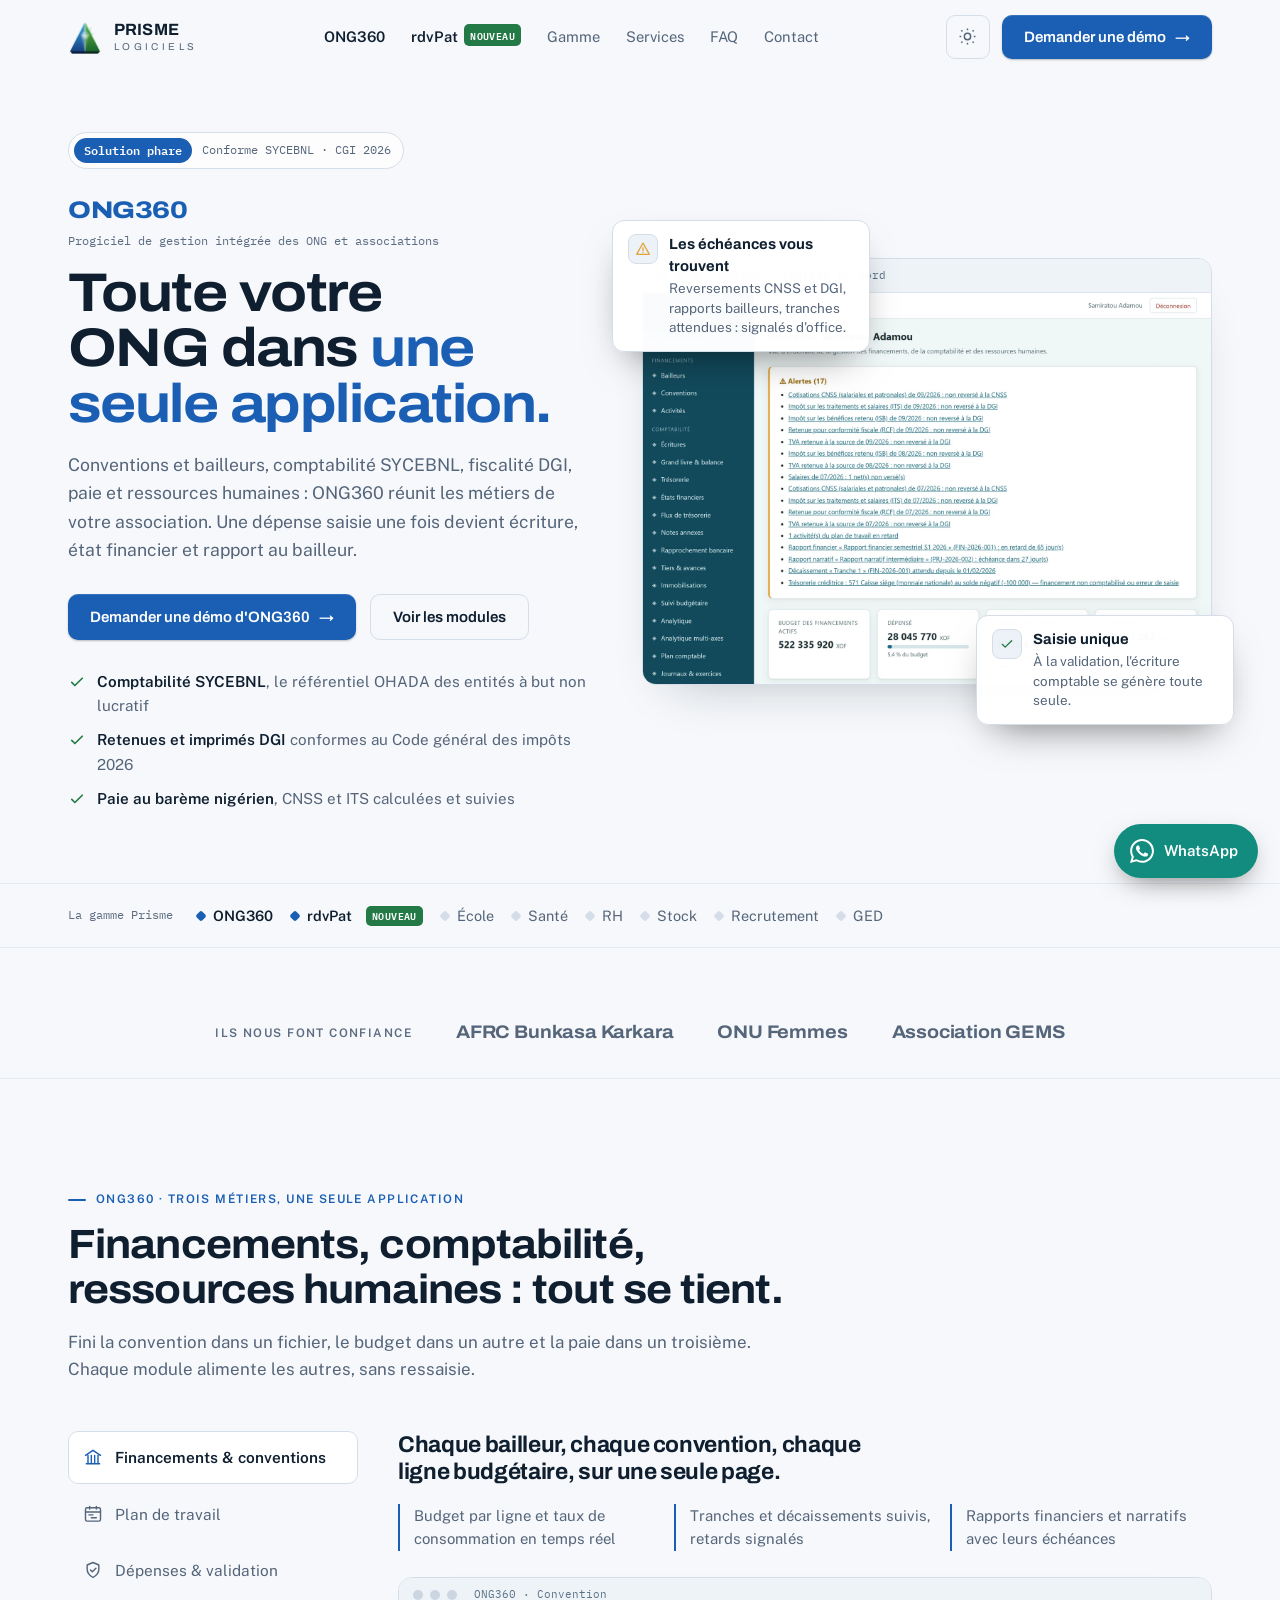
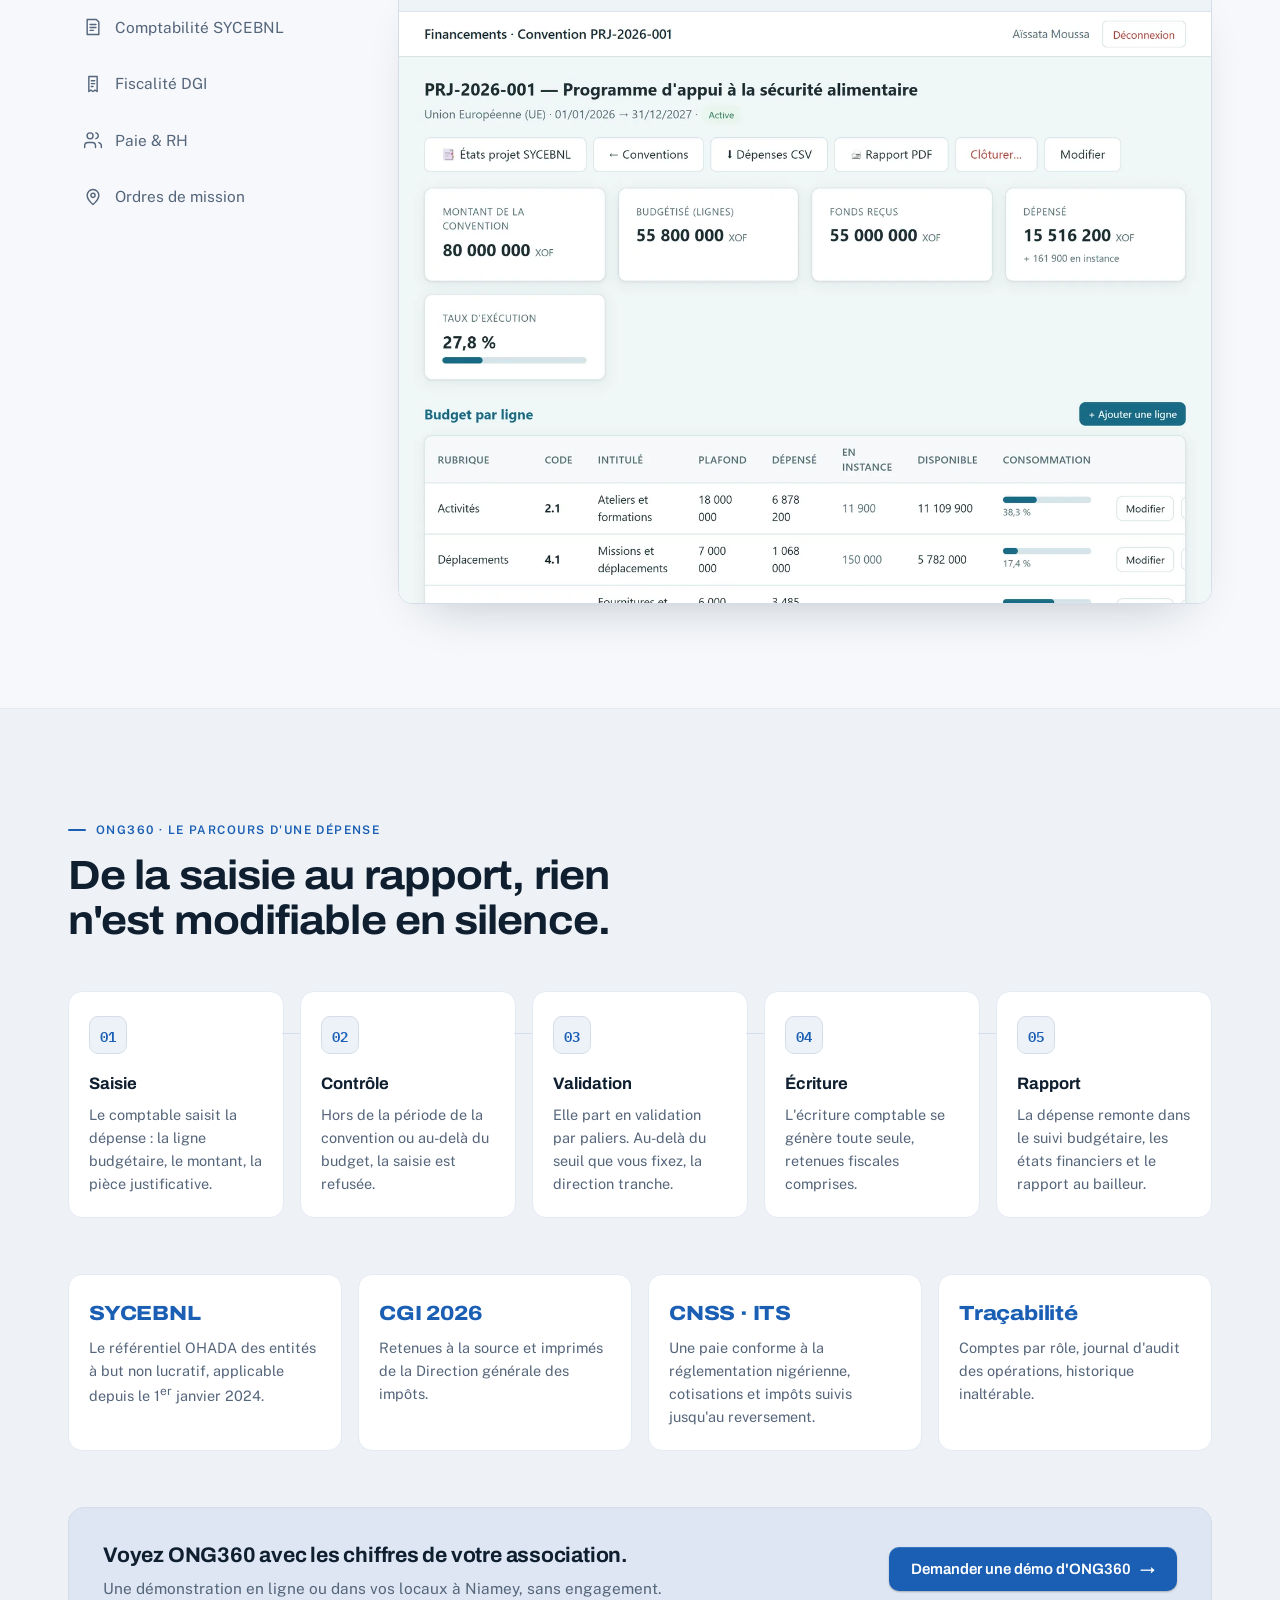
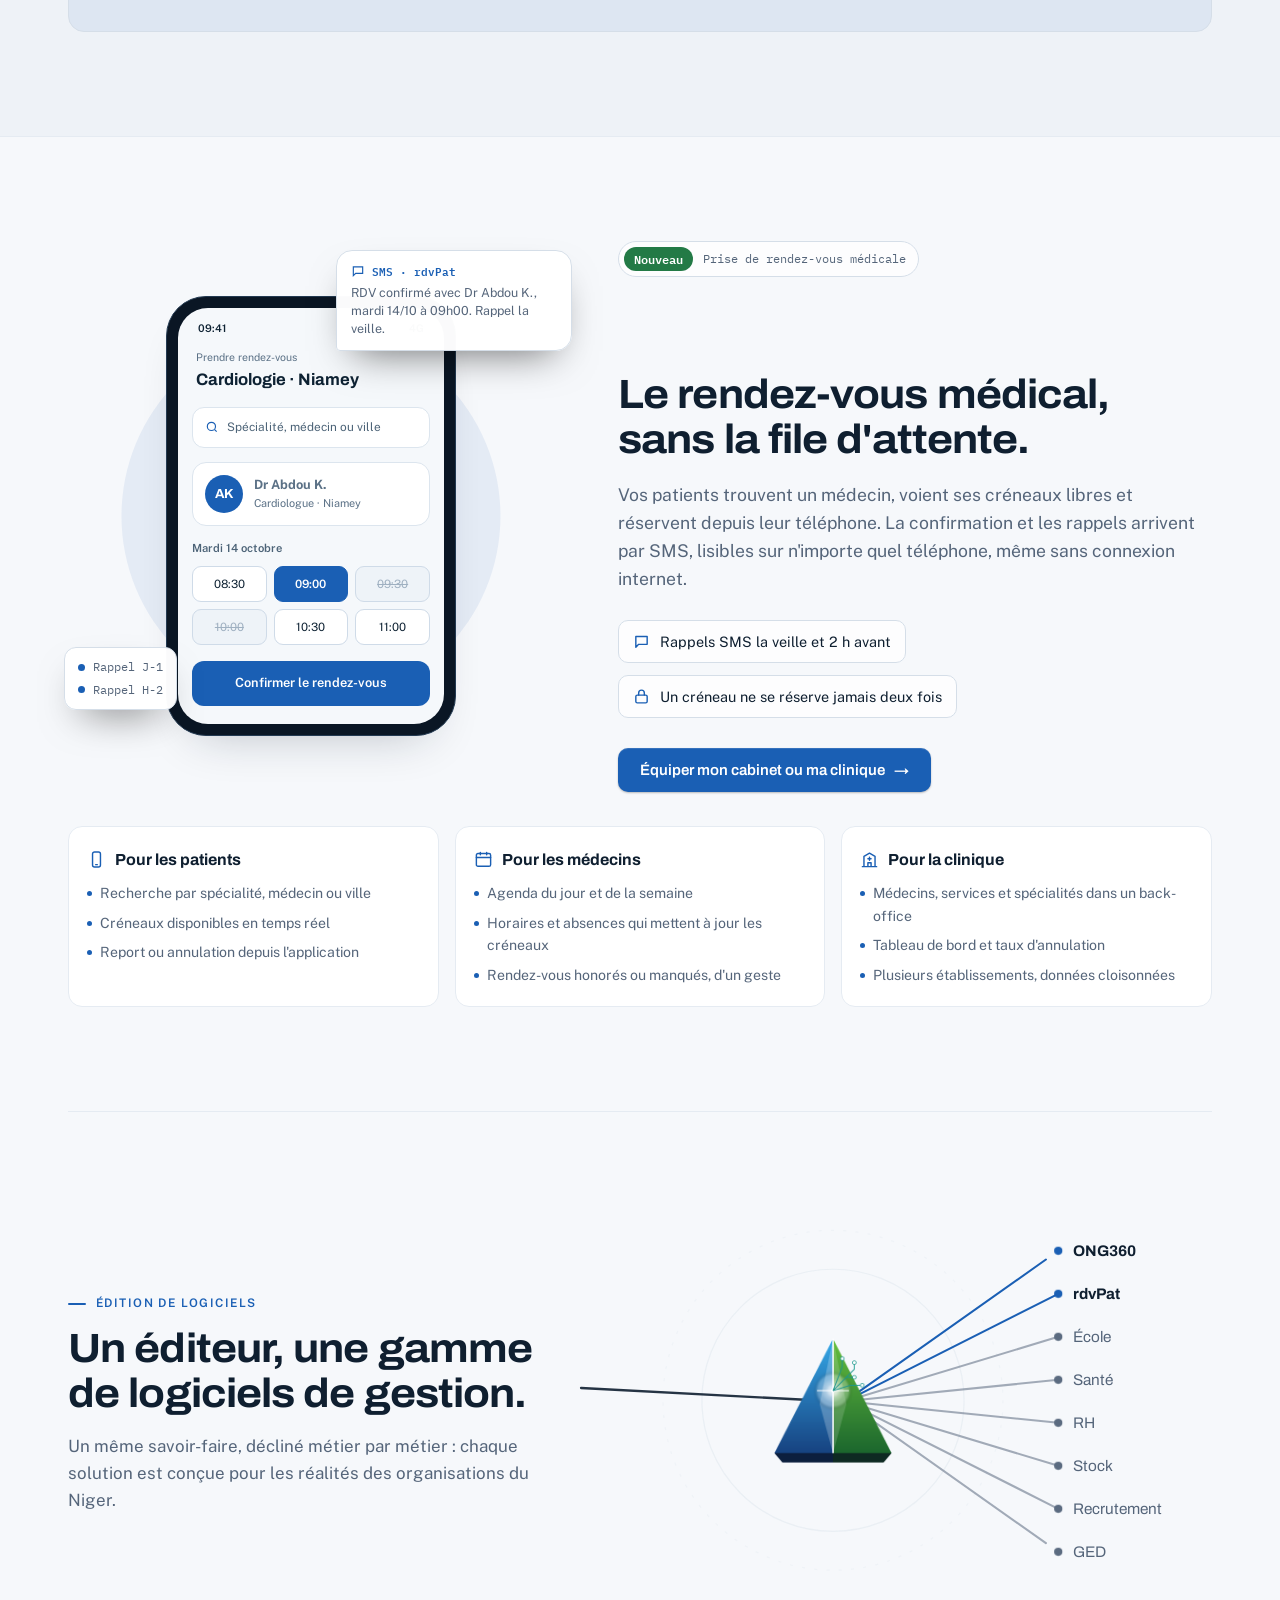
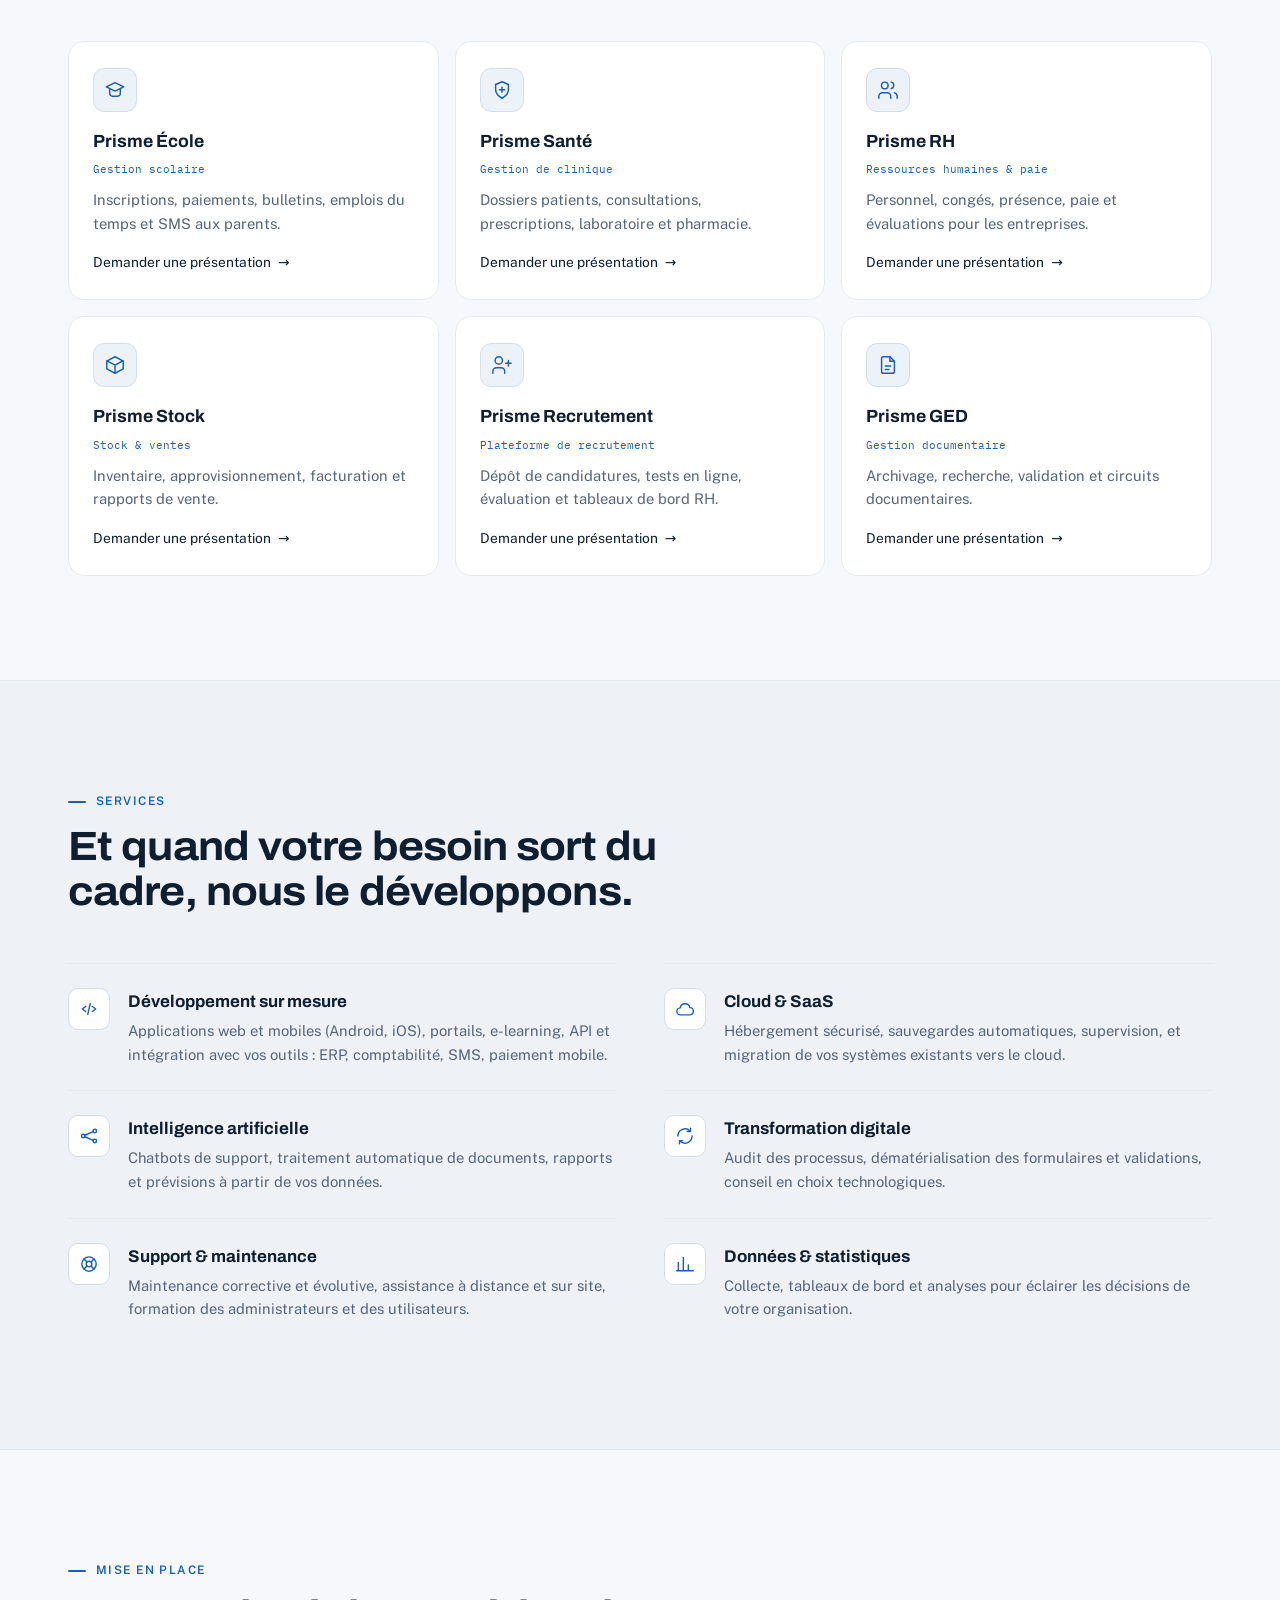
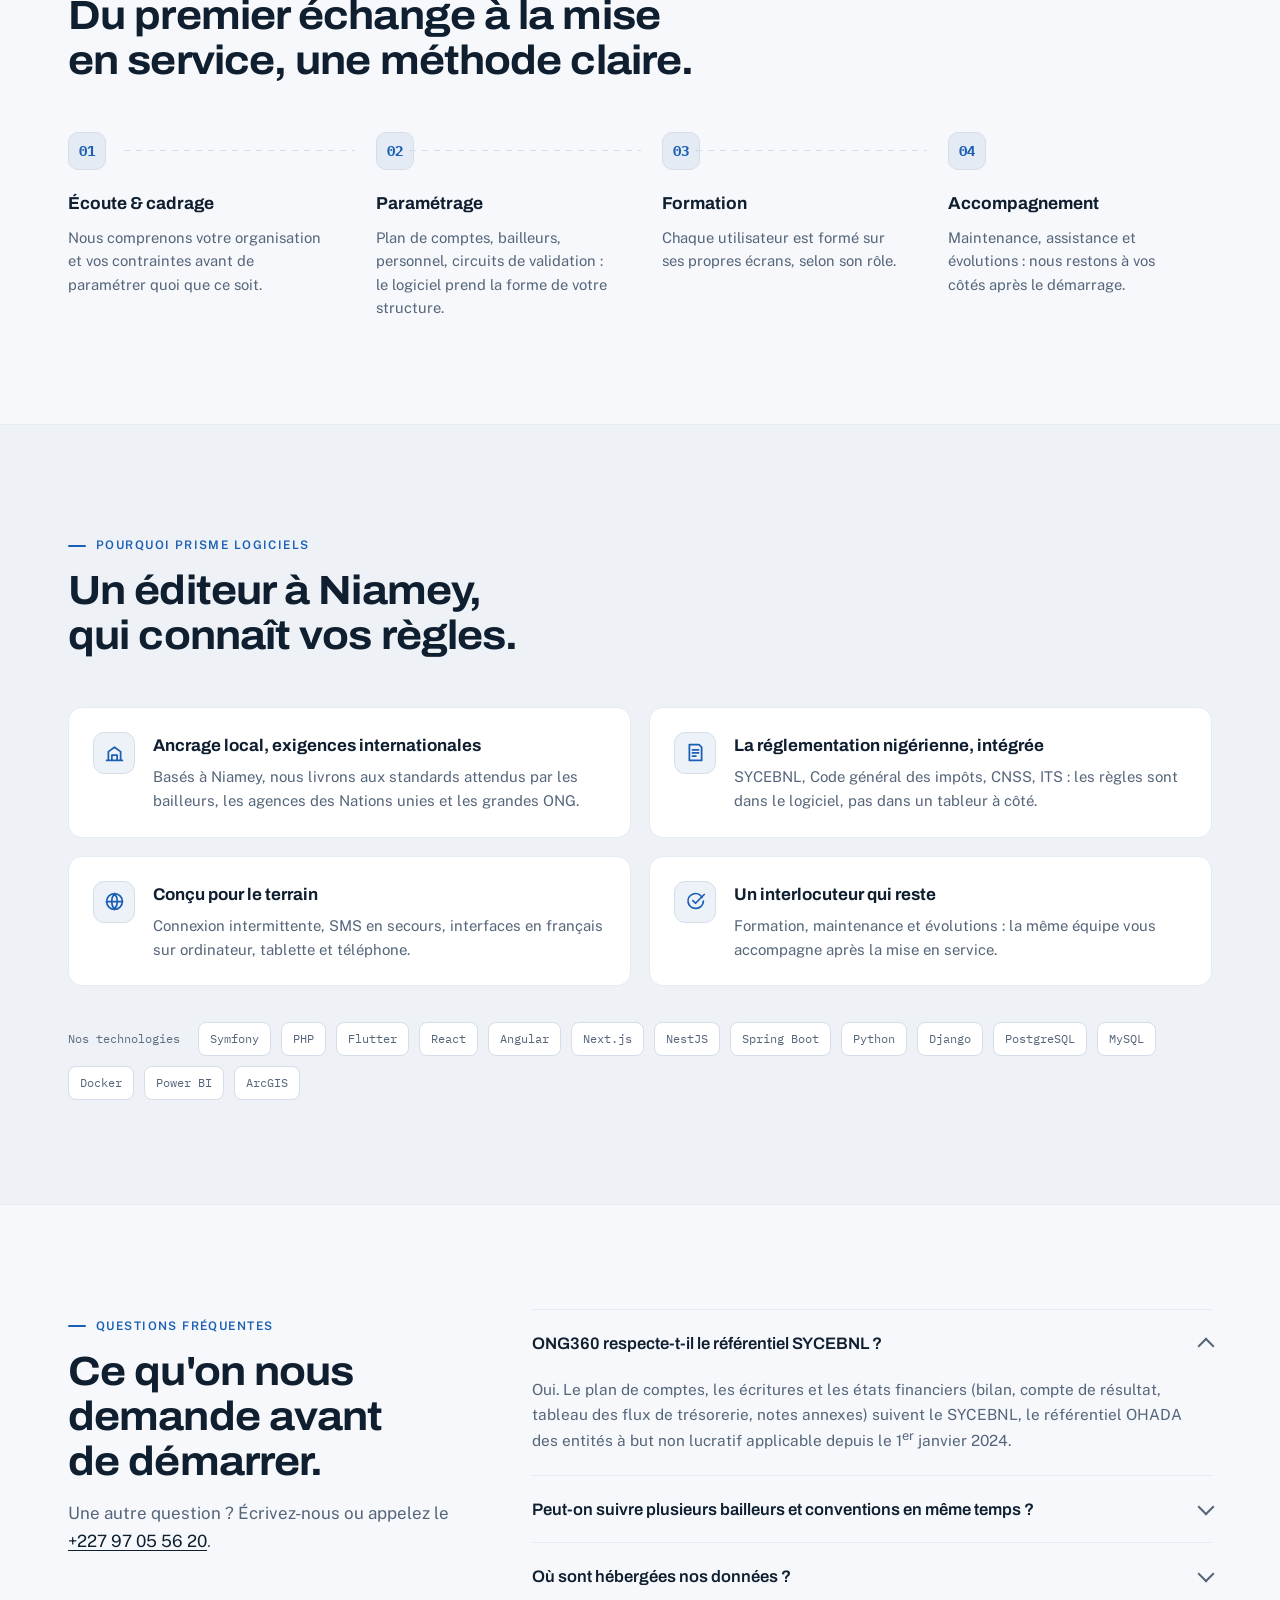
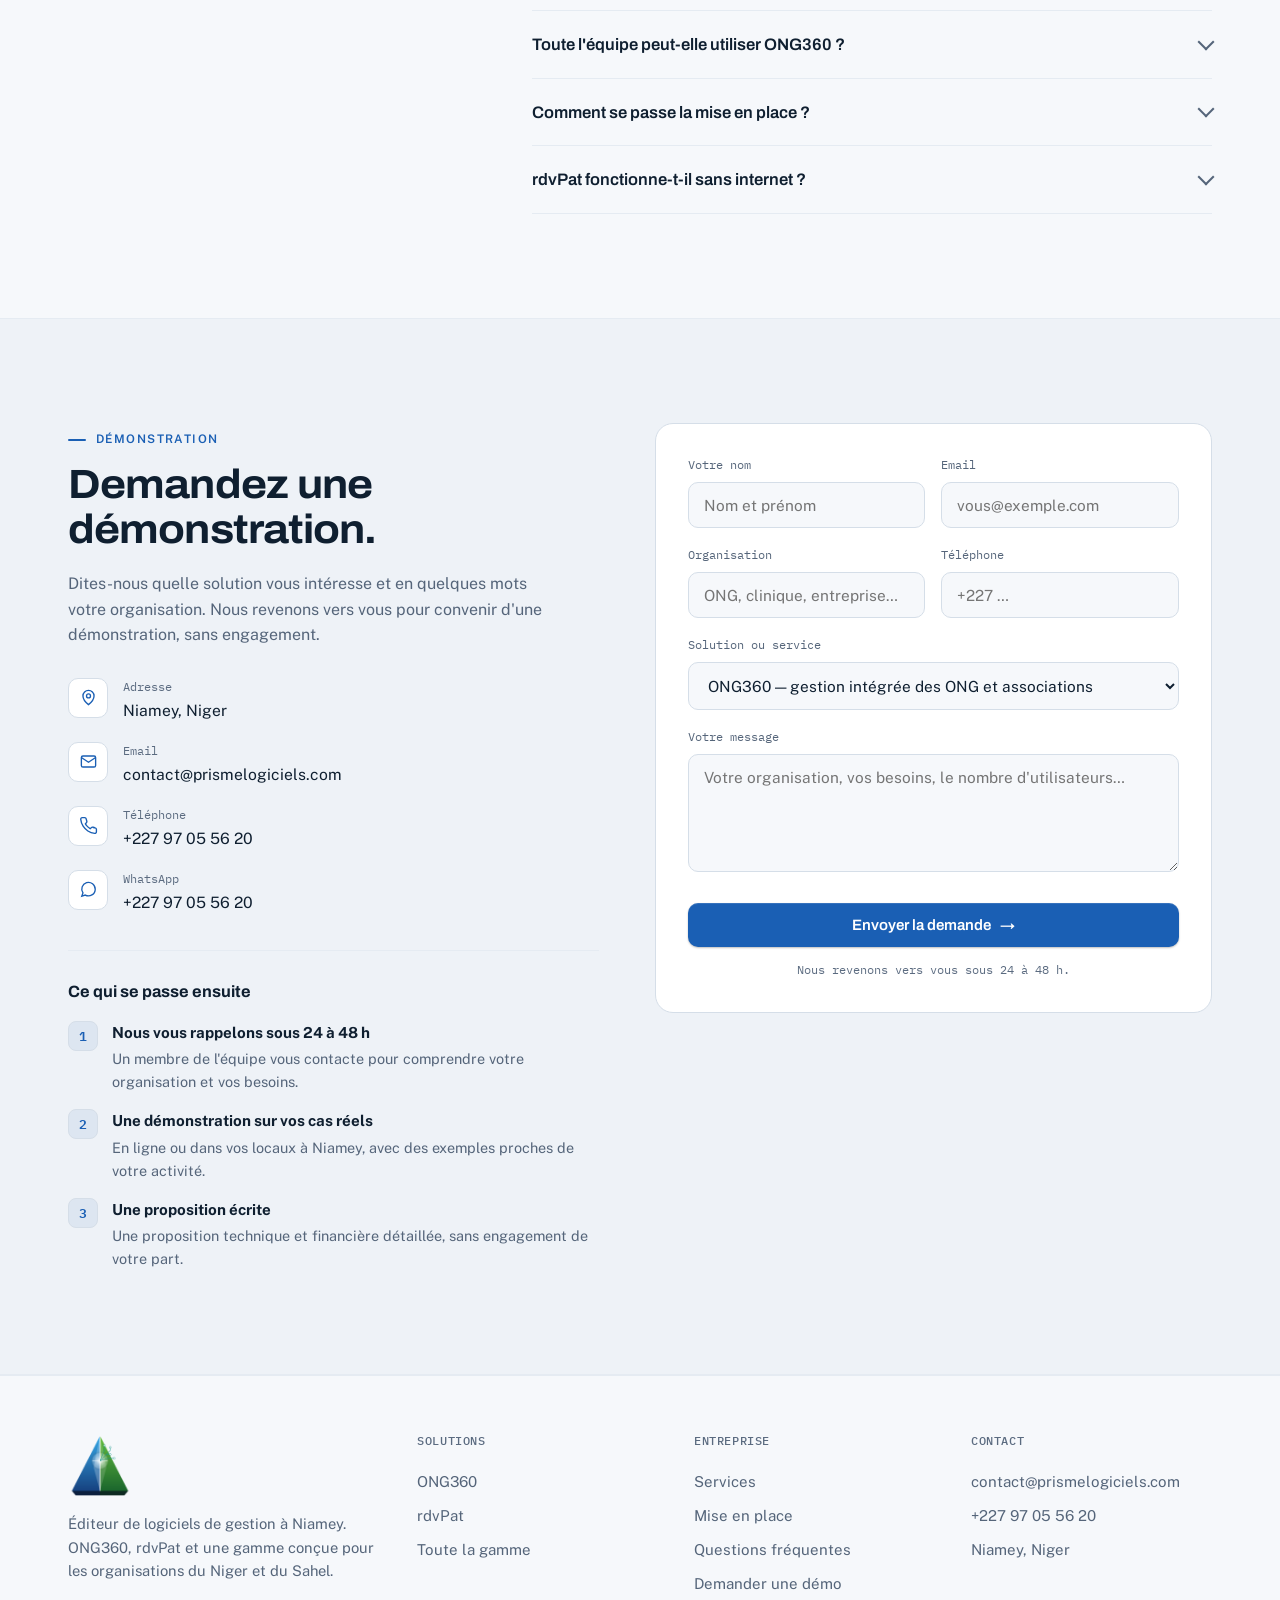
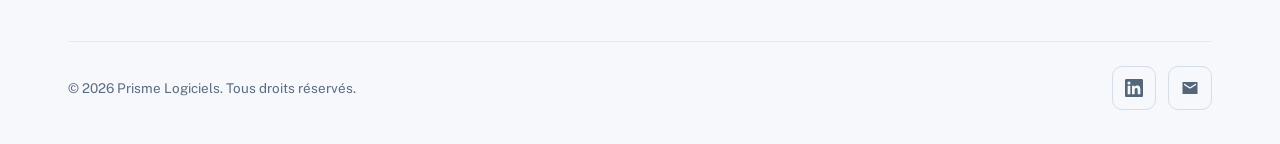
==== commit 4da5548d: "amélioration" ====
--- a/index.html
+++ b/index.html
@@ -190,6 +190,13 @@
   .lineup a.is-main{color:var(--text);font-weight:600}
   .lineup a.is-main::before{background:var(--accent)}
 
+  /* références clients : noms en texte (aucun logo sans fichier officiel ni accord graphique) */
+  .refs{padding:30px 0;border-bottom:1px solid var(--line-soft)}
+  .refs .wrap{display:flex;align-items:center;justify-content:center;gap:16px 44px;flex-wrap:wrap}
+  .refs-label{font-size:.74rem;font-weight:600;letter-spacing:.12em;text-transform:uppercase;color:var(--faint)}
+  .refs ul{list-style:none;display:flex;align-items:center;justify-content:center;gap:12px 44px;flex-wrap:wrap}
+  .refs li{font-family:var(--display);font-weight:700;font-variation-settings:'wdth' 108;font-size:1.14rem;letter-spacing:-.01em;color:var(--muted)}
+
   /* ---------- sections ---------- */
   section{position:relative}
   .sec{padding:104px 0}
@@ -372,6 +379,23 @@
   form .btn-primary{width:100%;justify-content:center;margin-top:6px}
   .form-note{font-family:var(--mono);font-size:.72rem;color:var(--faint);text-align:center;margin-top:14px}
 
+  /* prochaines étapes après la demande (séquence réelle : numérotée) */
+  .next{margin-top:34px;padding-top:28px;border-top:1px solid var(--line-soft)}
+  .next h3{font-size:1.02rem;font-weight:700;margin-bottom:16px}
+  .next ol{list-style:none;display:grid;gap:16px;counter-reset:suite}
+  .next li{display:flex;gap:14px;align-items:flex-start;counter-increment:suite}
+  .next li::before{content:counter(suite);flex:none;display:flex;align-items:center;justify-content:center;width:28px;height:28px;border-radius:8px;
+    background:var(--accent-tint);border:1px solid var(--line);color:var(--accent);font-family:var(--mono);font-weight:600;font-size:.8rem}
+  .next b{display:block;font-size:.95rem;margin-bottom:2px}
+  .next span{display:block;font-size:.9rem;color:var(--muted)}
+
+  /* WhatsApp : vert officiel foncé (#128C7E), icône blanche lisible (4,1:1) */
+  .wa-float{position:fixed;right:22px;bottom:22px;z-index:60;display:flex;align-items:center;gap:10px;height:54px;padding:0 20px 0 16px;
+    border-radius:28px;background:#128C7E;color:#fff;font-weight:600;font-size:.94rem;box-shadow:0 10px 28px -10px rgba(0,0,0,.55);
+    transition:transform .2s var(--ease),background .2s}
+  .wa-float:hover{background:#0f7a6d;transform:translateY(-2px)}
+  .wa-float svg{width:24px;height:24px;fill:#fff;flex:none}
+
   /* ---------- footer ---------- */
   footer{border-top:1px solid var(--line-soft);padding:56px 0 34px}
   .foot-grid{display:grid;grid-template-columns:1.3fr 1fr 1fr 1fr;gap:36px;margin-bottom:40px}
@@ -421,6 +445,9 @@
     .foot-grid{grid-template-columns:1fr 1fr}
   }
   @media(max-width:680px){
+    .wa-float{right:16px;bottom:16px;width:56px;height:56px;padding:0;justify-content:center;border-radius:50%}
+    .wa-float span{display:none}
+    footer{padding-bottom:96px}
     .wrap{padding:0 18px}
     .sec{padding:76px 0}
     .callout{position:static;max-width:none;margin-top:12px;box-shadow:none}
@@ -532,6 +559,18 @@
       <a href="#gamme">Recrutement</a>
       <a href="#gamme">GED</a>
     </div>
+  </div>
+</section>
+
+<!-- ============ RÉFÉRENCES ============ -->
+<section class="refs reveal" aria-label="Ils nous font confiance">
+  <div class="wrap">
+    <span class="refs-label">Ils nous font confiance</span>
+    <ul>
+      <li>AFRC Bunkasa Karkara</li>
+      <li>ONU Femmes</li>
+      <li>Association GEMS</li>
+    </ul>
   </div>
 </section>
 
@@ -923,6 +962,18 @@
           <div class="ic"><svg viewBox="0 0 24 24" aria-hidden="true"><path d="M22 16.9v3a2 2 0 0 1-2.2 2 19.8 19.8 0 0 1-8.6-3 19.5 19.5 0 0 1-6-6 19.8 19.8 0 0 1-3-8.6A2 2 0 0 1 4.1 2h3a2 2 0 0 1 2 1.7c.1.9.4 1.8.7 2.7a2 2 0 0 1-.5 2.1L8.1 9.9a16 16 0 0 0 6 6l1.4-1.2a2 2 0 0 1 2.1-.5c.9.3 1.8.6 2.7.7a2 2 0 0 1 1.7 2z"/></svg></div>
           <div><span class="lbl">Téléphone</span><a class="val" href="tel:+22797055620">+227 97 05 56 20</a></div>
         </div>
+        <div class="info-row">
+          <div class="ic"><svg viewBox="0 0 24 24" aria-hidden="true"><path d="M20.5 11.6a8.5 8.5 0 0 1-12.6 7.4L3.5 20.5l1.5-4.2a8.5 8.5 0 1 1 15.5-4.7z"/></svg></div>
+          <div><span class="lbl">WhatsApp</span><a class="val" href="https://wa.me/22797055620?text=Bonjour%20Prisme%20Logiciels%2C%20je%20souhaite%20une%20d%C3%A9monstration." target="_blank" rel="noopener">+227 97 05 56 20</a></div>
+        </div>
+      </div>
+      <div class="next">
+        <h3>Ce qui se passe ensuite</h3>
+        <ol>
+          <li><div><b>Nous vous rappelons sous 24 à 48&nbsp;h</b><span>Un membre de l'équipe vous contacte pour comprendre votre organisation et vos besoins.</span></div></li>
+          <li><div><b>Une démonstration sur vos cas réels</b><span>En ligne ou dans vos locaux à Niamey, avec des exemples proches de votre activité.</span></div></li>
+          <li><div><b>Une proposition écrite</b><span>Une proposition technique et financière détaillée, sans engagement de votre part.</span></div></li>
+        </ol>
       </div>
     </div>
 
@@ -1012,6 +1063,11 @@
     </div>
   </div>
 </footer>
+
+<a class="wa-float" href="https://wa.me/22797055620?text=Bonjour%20Prisme%20Logiciels%2C%20je%20souhaite%20une%20d%C3%A9monstration." target="_blank" rel="noopener" aria-label="Discuter sur WhatsApp avec Prisme Logiciels">
+  <svg viewBox="0 0 24 24" aria-hidden="true"><path d="M17.47 14.38c-.3-.15-1.76-.87-2.03-.97-.27-.1-.47-.15-.67.15-.2.3-.77.97-.94 1.16-.17.2-.35.22-.64.07-.3-.15-1.26-.46-2.39-1.47-.88-.79-1.48-1.76-1.65-2.06-.17-.3-.02-.46.13-.61.13-.13.3-.35.45-.52.15-.17.2-.3.3-.5.1-.2.05-.37-.03-.52-.07-.15-.67-1.61-.92-2.21-.24-.58-.49-.5-.67-.51h-.57c-.2 0-.52.07-.79.37-.27.3-1.04 1.02-1.04 2.48s1.06 2.88 1.21 3.07c.15.2 2.1 3.2 5.08 4.49.71.31 1.26.49 1.7.63.71.23 1.36.2 1.87.12.57-.09 1.76-.72 2.01-1.41.25-.69.25-1.29.17-1.41-.07-.12-.27-.2-.57-.35zM12.05 21.78h-.01a9.87 9.87 0 0 1-5.03-1.38l-.36-.21-3.74.98 1-3.65-.24-.37a9.86 9.86 0 0 1-1.51-5.26c0-5.45 4.44-9.88 9.89-9.88 2.64 0 5.12 1.03 6.99 2.9a9.83 9.83 0 0 1 2.89 6.99c0 5.45-4.44 9.88-9.89 9.88zm8.41-18.3A11.82 11.82 0 0 0 12.05 0C5.5 0 .16 5.34.16 11.89c0 2.1.55 4.14 1.59 5.95L.06 24l6.3-1.65a11.88 11.88 0 0 0 5.68 1.45h.01c6.55 0 11.89-5.34 11.89-11.89 0-3.18-1.24-6.17-3.48-8.41z"/></svg>
+  <span>WhatsApp</span>
+</a>
 
 <script>
   // année
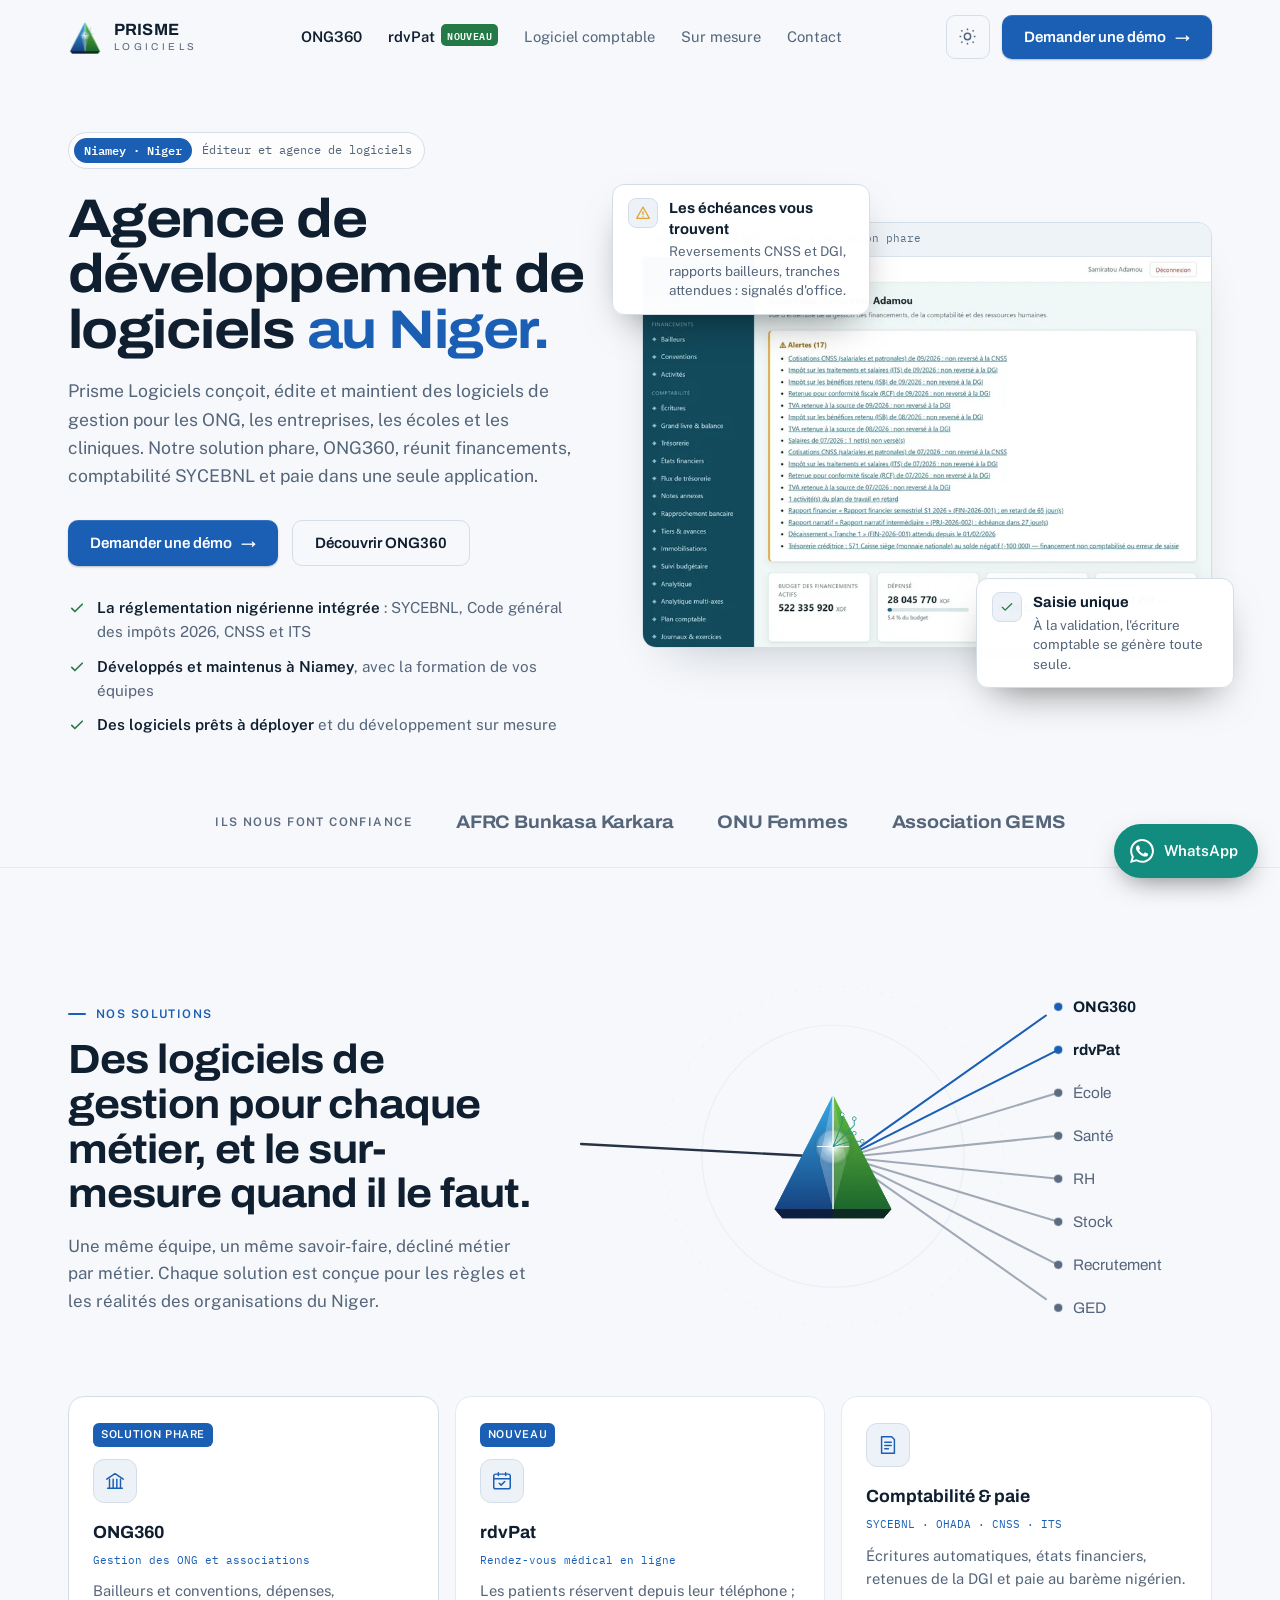
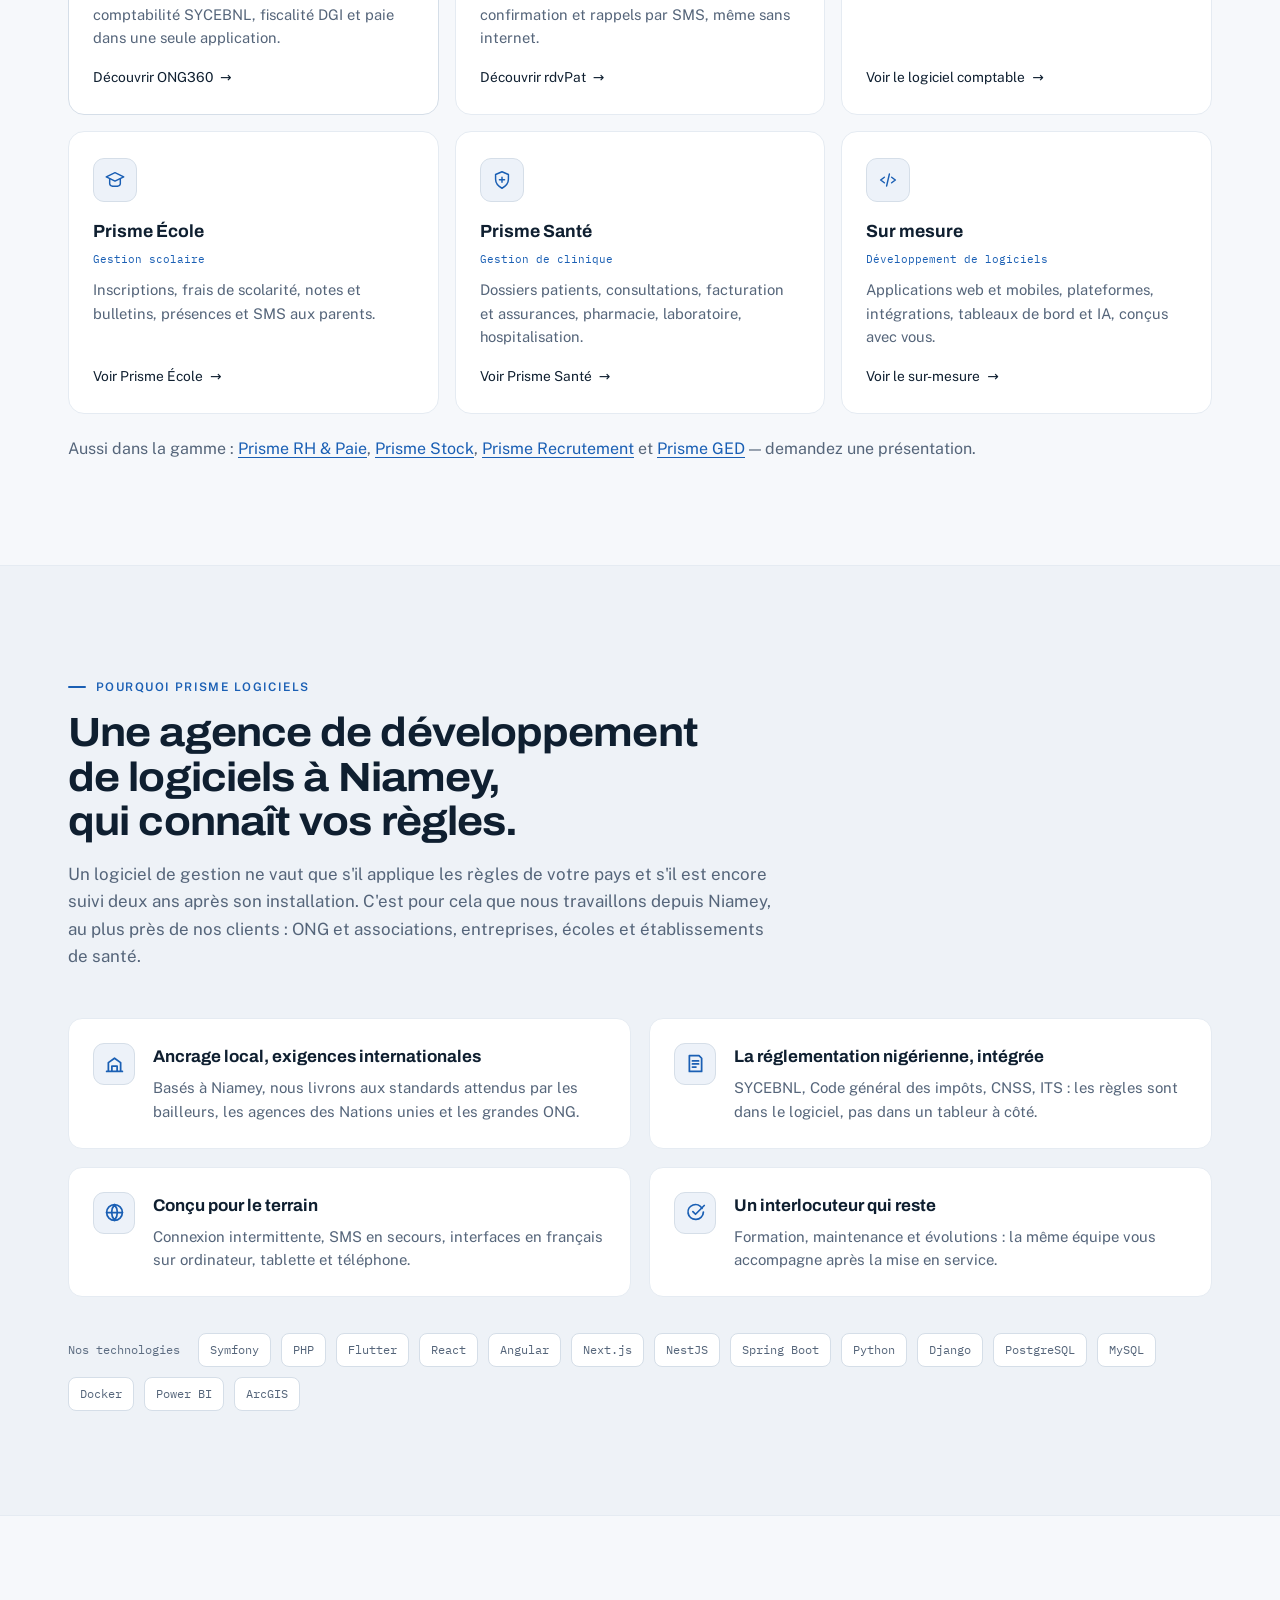
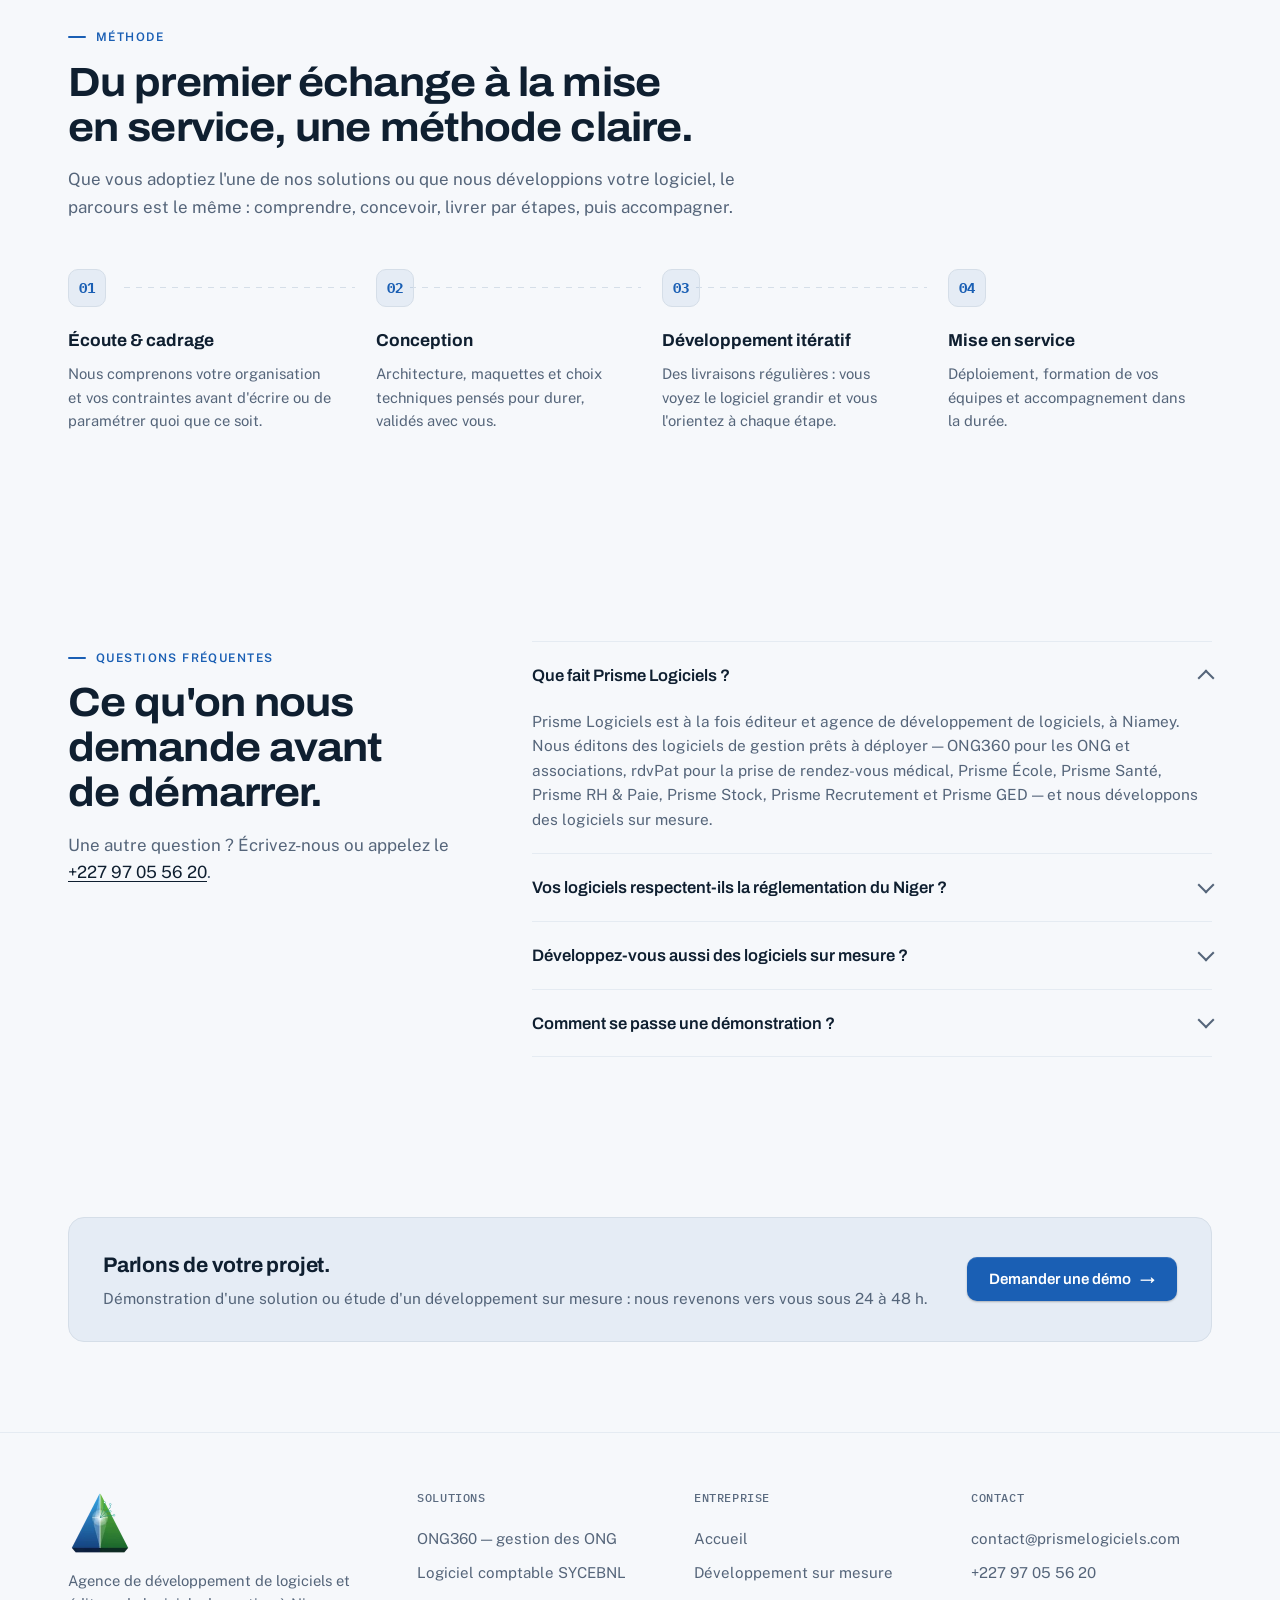
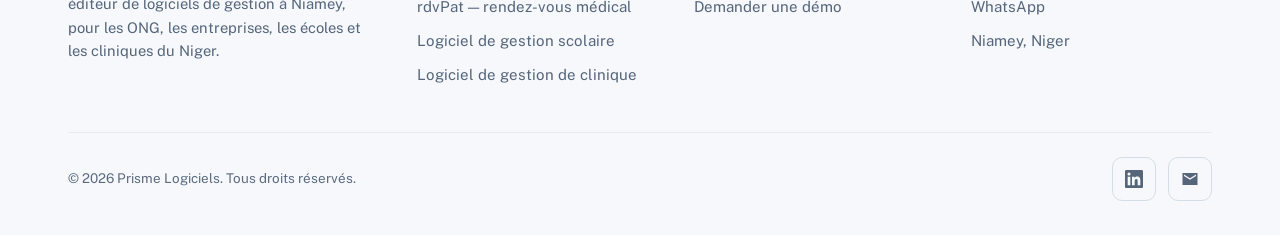
==== commit b333a07e: "SEO : site multipage, une page par intention de recherche - Accueil centré sur « agence de développe" ====
--- a/index.html
+++ b/index.html
@@ -4,536 +4,94 @@
 <meta charset="UTF-8" />
 <meta name="viewport" content="width=device-width, initial-scale=1.0" />
 <script>(function(){try{var t=localStorage.getItem('theme');if(!t){t=window.matchMedia('(prefers-color-scheme: light)').matches?'light':'dark';}document.documentElement.setAttribute('data-theme',t);}catch(e){document.documentElement.setAttribute('data-theme','dark');}})();</script>
-<title>ONG360 &amp; rdvPat — Prisme Logiciels, éditeur de logiciels de gestion à Niamey</title>
-<meta name="description" content="Prisme Logiciels édite ONG360, le progiciel de gestion intégrée des ONG et associations (financements, comptabilité SYCEBNL, fiscalité DGI, paie), et rdvPat, la prise de rendez-vous médicale avec rappels SMS. Niamey, Niger." />
+<title>Agence de développement logiciel au Niger | Prisme Logiciels</title>
+<meta name="description" content="Prisme Logiciels, agence de développement de logiciels à Niamey : ONG360, logiciel comptable SYCEBNL, paie, gestion scolaire et clinique, sur mesure." />
 <link rel="canonical" href="https://prismelogiciels.com/" />
 <meta name="robots" content="index, follow" />
-<meta name="author" content="PRISME LOGICIELS" />
 <meta name="theme-color" content="#0a1520" id="metaTheme" />
-<link rel="icon" type="image/png" href="assets/icon.png" />
-<link rel="apple-touch-icon" href="assets/icon.png" />
-<!-- Open Graph / réseaux sociaux -->
+<link rel="icon" type="image/png" sizes="48x48" href="/assets/favicon-48.png" />
+<link rel="apple-touch-icon" href="/assets/apple-touch-icon.png" />
 <meta property="og:type" content="website" />
-<meta property="og:site_name" content="PRISME LOGICIELS" />
-<meta property="og:title" content="ONG360 — toute votre ONG dans une seule application" />
-<meta property="og:description" content="Financements, comptabilité SYCEBNL, fiscalité DGI, paie et RH : le progiciel de gestion intégrée des ONG et associations, par Prisme Logiciels." />
+<meta property="og:site_name" content="Prisme Logiciels" />
+<meta property="og:locale" content="fr_FR" />
+<meta property="og:title" content="Agence de développement logiciel au Niger | Prisme Logiciels" />
+<meta property="og:description" content="Prisme Logiciels, agence de développement de logiciels à Niamey : ONG360, logiciel comptable SYCEBNL, paie, gestion scolaire et clinique, sur mesure." />
 <meta property="og:url" content="https://prismelogiciels.com/" />
 <meta property="og:image" content="https://prismelogiciels.com/assets/og-cover.png" />
 <meta property="og:image:width" content="1200" />
 <meta property="og:image:height" content="630" />
-<meta property="og:image:alt" content="PRISME LOGICIELS — éditeur de logiciels de gestion à Niamey" />
-<meta property="og:locale" content="fr_FR" />
+<meta property="og:image:alt" content="Prisme Logiciels, agence de développement de logiciels à Niamey" />
 <meta name="twitter:card" content="summary_large_image" />
-<meta name="twitter:title" content="ONG360 — toute votre ONG dans une seule application" />
-<meta name="twitter:description" content="Financements, comptabilité SYCEBNL, fiscalité DGI, paie et RH : le progiciel de gestion intégrée des ONG et associations, par Prisme Logiciels." />
+<meta name="twitter:title" content="Agence de développement logiciel au Niger | Prisme Logiciels" />
+<meta name="twitter:description" content="Prisme Logiciels, agence de développement de logiciels à Niamey : ONG360, logiciel comptable SYCEBNL, paie, gestion scolaire et clinique, sur mesure." />
 <meta name="twitter:image" content="https://prismelogiciels.com/assets/og-cover.png" />
-<!-- Données structurées (SEO) -->
-<script type="application/ld+json">
-{"@context":"https://schema.org","@graph":[
- {"@type":"ProfessionalService","@id":"https://prismelogiciels.com/#org","name":"PRISME LOGICIELS","description":"Éditeur de logiciels de gestion : ONG360, rdvPat, applications web et mobiles, IA et transformation digitale.","url":"https://prismelogiciels.com/","logo":"https://prismelogiciels.com/assets/icon.png","image":"https://prismelogiciels.com/assets/og-cover.png","email":"contact@prismelogiciels.com","telephone":"+227 97 05 56 20","address":{"@type":"PostalAddress","addressLocality":"Niamey","addressCountry":"NE"},"areaServed":["NE","Sahel"]},
- {"@type":"SoftwareApplication","name":"ONG360","applicationCategory":"BusinessApplication","operatingSystem":"Web","inLanguage":"fr","description":"Progiciel de gestion intégrée des ONG et associations : financements et conventions, gestion de projet, comptabilité SYCEBNL, fiscalité DGI, ressources humaines et paie.","publisher":{"@id":"https://prismelogiciels.com/#org"},"url":"https://prismelogiciels.com/#ong360"},
- {"@type":"SoftwareApplication","name":"rdvPat","applicationCategory":"MedicalApplication","operatingSystem":"Android, iOS, Web","inLanguage":"fr","description":"Prise de rendez-vous médicale pour cabinets et cliniques : recherche de médecins, créneaux en temps réel, confirmation et rappels par SMS.","publisher":{"@id":"https://prismelogiciels.com/#org"},"url":"https://prismelogiciels.com/#rdvpat"}
-]}
-</script>
+<script type="application/ld+json">{"@context":"https://schema.org","@graph":[{"@type":"ProfessionalService","@id":"https://prismelogiciels.com/#org","name":"Prisme Logiciels","alternateName":"PRISME LOGICIELS","description":"Agence de développement de logiciels et éditeur de logiciels de gestion à Niamey : ONG360, rdvPat, comptabilité SYCEBNL, paie, gestion scolaire, gestion de clinique et développement sur mesure.","url":"https://prismelogiciels.com/","logo":"https://prismelogiciels.com/assets/icon.png","image":"https://prismelogiciels.com/assets/og-cover.png","email":"contact@prismelogiciels.com","telephone":"+227 97 05 56 20","address":{"@type":"PostalAddress","addressLocality":"Niamey","addressCountry":"NE"},"areaServed":{"@type":"Country","name":"Niger"},"knowsAbout":["Développement de logiciels sur mesure","Logiciel de gestion des ONG","Comptabilité SYCEBNL","Paie au Niger","Gestion scolaire","Gestion de clinique","Prise de rendez-vous médical"]},{"@type":"WebSite","@id":"https://prismelogiciels.com/#site","url":"https://prismelogiciels.com/","name":"Prisme Logiciels","inLanguage":"fr","publisher":{"@id":"https://prismelogiciels.com/#org"}},{"@type":"FAQPage","mainEntity":[{"@type":"Question","name":"Que fait Prisme Logiciels ?","acceptedAnswer":{"@type":"Answer","text":"Prisme Logiciels est à la fois éditeur et agence de développement de logiciels, à Niamey. Nous éditons des logiciels de gestion prêts à déployer — ONG360 pour les ONG et associations, rdvPat pour la prise de rendez-vous médical, Prisme École, Prisme Santé, Prisme RH & Paie, Prisme Stock, Prisme Recrutement et Prisme GED — et nous développons des logiciels sur mesure."}},{"@type":"Question","name":"Vos logiciels respectent-ils la réglementation du Niger ?","acceptedAnswer":{"@type":"Answer","text":"Oui, c'est le cœur de notre travail. ONG360 tient la comptabilité selon le SYCEBNL, le référentiel OHADA des entités à but non lucratif, prépare les retenues et imprimés de la DGI conformément au Code général des impôts 2026, et calcule la paie au barème nigérien, CNSS et ITS comprises."}},{"@type":"Question","name":"Développez-vous aussi des logiciels sur mesure ?","acceptedAnswer":{"@type":"Answer","text":"Oui : applications web et mobiles, plateformes métier, intégrations avec vos outils existants, tableaux de bord et intelligence artificielle. Consultez notre page développement de logiciels sur mesure."}},{"@type":"Question","name":"Comment se passe une démonstration ?","acceptedAnswer":{"@type":"Answer","text":"Vous nous décrivez votre organisation, nous vous rappelons sous 24 à 48 h, puis nous vous montrons la solution sur des cas proches des vôtres, en ligne ou dans vos locaux à Niamey. Vous recevez ensuite une proposition technique et financière, sans engagement."}}]}]}</script>
 <link rel="preconnect" href="https://fonts.googleapis.com" />
 <link rel="preconnect" href="https://fonts.gstatic.com" crossorigin />
-<link href="https://fonts.googleapis.com/css2?family=Archivo:wdth,wght@100..125,400..800&family=IBM+Plex+Mono:wght@400;500;600&family=Public+Sans:wght@400;500;600;700&display=swap" rel="stylesheet" />
-<link rel="preload" as="image" href="assets/ong360/tableau-de-bord.webp" type="image/webp" />
-<style>
-  :root{
-    --bg:#0a1520; --bg-2:#0d1a28; --surface:#0f1d2e; --surface-2:#132538;
-    --line:#1f3349; --line-soft:#172a3e;
-    --text:#e8eef5; --muted:#9aabbd; --faint:#8a9bb0;
-    /* une seule couleur d'action : le bleu du logo, en aplat */
-    --accent:#5ea3f0; --accent-strong:#1f6fd1; --accent-hover:#1a62bd; --accent-tint:rgba(94,163,240,.12);
-    /* le vert du logo devient un signal (validé, nouveau), plus une décoration */
-    --ok:#4cb87a; --on-ok:#06140c;
-    --header-bg:rgba(10,21,32,.84); --panel-bg:rgba(12,24,37,.98); --chip-glass:rgba(15,29,46,.6);
-    --shadow:0 24px 60px -28px rgba(0,0,0,.7);
-    color-scheme:dark;
-    --display:'Archivo',system-ui,sans-serif;
-    --body:'Public Sans',system-ui,sans-serif;
-    --mono:'IBM Plex Mono',ui-monospace,monospace;
-    --maxw:1200px;
-    --ease:cubic-bezier(.22,.61,.36,1);
-  }
-  [data-theme="light"]{
-    --bg:#f6f8fb; --bg-2:#eef2f7; --surface:#ffffff; --surface-2:#f7f9fc;
-    --line:#d5dee8; --line-soft:#e5ebf2;
-    --text:#0f1f30; --muted:#55657a; --faint:#5b6b80;
-    --accent:#1a5fb4; --accent-strong:#1a5fb4; --accent-hover:#164f97; --accent-tint:rgba(26,95,180,.08);
-    --ok:#237a46; --on-ok:#ffffff;
-    --header-bg:rgba(246,248,251,.86); --panel-bg:rgba(255,255,255,.98); --chip-glass:rgba(255,255,255,.75);
-    --shadow:0 24px 50px -30px rgba(15,31,48,.3);
-    color-scheme:light;
-  }
-  *{box-sizing:border-box;margin:0;padding:0}
-  html{scroll-behavior:smooth;scroll-padding-top:84px}
-  body{background:var(--bg);color:var(--text);font-family:var(--body);line-height:1.6;-webkit-font-smoothing:antialiased;overflow-x:hidden}
-  a{color:inherit;text-decoration:none}
-  img{max-width:100%;display:block;height:auto}
-  ::selection{background:rgba(94,163,240,.3)}
-  :focus-visible{outline:2px solid var(--accent);outline-offset:3px;border-radius:6px}
-  .btn:focus-visible{outline-offset:4px}
-  .skip-link{position:absolute;left:-9999px;top:0;z-index:100;background:var(--surface);color:var(--text);
-    padding:12px 18px;border:1px solid var(--accent);border-radius:0 0 10px 0;font-size:.92rem}
-  .skip-link:focus{left:0}
-  .wrap{max-width:var(--maxw);margin:0 auto;padding:0 28px}
-  .sr-only{position:absolute;width:1px;height:1px;overflow:hidden;clip:rect(0 0 0 0);white-space:nowrap}
-
-  /* ---------- typographie ---------- */
-  .eyebrow{font-family:var(--body);font-weight:600;font-size:.74rem;letter-spacing:.12em;text-transform:uppercase;color:var(--accent);
-    display:inline-flex;align-items:center;gap:10px}
-  .eyebrow::before{content:"";width:18px;height:2px;border-radius:2px;background:currentColor}
-  .grad-text{color:var(--accent)}
-  h1,h2,h3{font-family:var(--display);text-wrap:balance}
-  h1{font-weight:700;line-height:1.02;letter-spacing:-.028em;font-variation-settings:'wdth' 112;font-size:clamp(2.3rem,4.3vw,3.4rem)}
-  .sec-head{max-width:780px;margin-bottom:48px}
-  .sec-head h2,.h2{font-weight:700;letter-spacing:-.022em;line-height:1.1;font-variation-settings:'wdth' 108;
-    font-size:clamp(1.75rem,3.3vw,2.55rem);margin-top:14px}
-  .sec-head p{color:var(--muted);font-size:1.06rem;margin-top:16px;max-width:42em}
-  .lead{font-size:1.1rem;color:var(--muted);max-width:36em}
-
-  /* ---------- boutons ---------- */
-  .btn{font-family:var(--display);font-weight:600;font-size:.94rem;cursor:pointer;border:none;border-radius:10px;
-    padding:13px 22px;transition:transform .2s var(--ease),box-shadow .25s,filter .25s,background .25s,border-color .25s;
-    display:inline-flex;align-items:center;gap:9px;line-height:1.2}
-  .btn-primary{background:var(--accent-strong);color:#fff;box-shadow:0 1px 2px rgba(0,0,0,.25),inset 0 1px 0 rgba(255,255,255,.12)}
-  .btn-primary:hover{background:var(--accent-hover);transform:translateY(-1px)}
-  .btn-ghost{background:transparent;color:var(--text);border:1px solid var(--line)}
-  .btn-ghost:hover{border-color:var(--accent);background:var(--accent-tint);transform:translateY(-2px)}
-  .btn .arr{transition:transform .25s var(--ease)}
-  .btn:hover .arr{transform:translateX(4px)}
-
-  /* ---------- header ---------- */
-  header{position:fixed;top:0;left:0;right:0;z-index:50;border-bottom:1px solid transparent;
-    transition:background .35s var(--ease),border-color .35s var(--ease)}
-  header.scrolled{background:var(--header-bg);backdrop-filter:blur(14px);-webkit-backdrop-filter:blur(14px);border-bottom-color:var(--line-soft)}
-  .nav{display:flex;align-items:center;justify-content:space-between;height:74px;gap:20px}
-  .brand{display:flex;align-items:center;gap:12px;flex:none}
-  .brand img{height:34px;width:auto}
-  .brand b{font-family:var(--display);font-weight:700;font-size:1.02rem;letter-spacing:.01em;line-height:1}
-  .brand b span{display:block;font-weight:400;font-size:.62rem;letter-spacing:.34em;color:var(--muted);margin-top:3px}
-  .nav-links{display:flex;align-items:center;gap:26px}
-  .nav-links a{font-size:.92rem;color:var(--muted);transition:color .2s;position:relative;padding:4px 0}
-  .nav-links a::after{content:"";position:absolute;left:0;bottom:-2px;height:1.5px;width:0;background:var(--accent);transition:width .28s var(--ease)}
-  .nav-links a:hover{color:var(--text)}
-  .nav-links a:hover::after{width:100%}
-  .nav-links .prod{color:var(--text);font-weight:600}
-  .new{font-family:var(--mono);font-size:.62rem;font-weight:600;letter-spacing:.04em;text-transform:uppercase;
-    color:var(--on-ok);background:var(--ok);border-radius:5px;padding:2px 6px;margin-left:6px;vertical-align:2px}
-  .nav-right{display:flex;align-items:center;gap:12px}
-  .theme-btn,.menu-btn{flex:none;background:none;border:1px solid var(--line);border-radius:9px;width:44px;height:44px;cursor:pointer;
-    align-items:center;justify-content:center;color:var(--muted);transition:.25s}
-  .theme-btn{display:flex}
-  .theme-btn:hover{border-color:var(--accent);color:var(--text)}
-  .theme-btn svg{width:19px;height:19px;fill:none;stroke:currentColor;stroke-width:1.8}
-  .theme-btn .sun{display:none}
-  [data-theme="light"] .theme-btn .moon{display:none}
-  [data-theme="light"] .theme-btn .sun{display:block}
-  .menu-btn{display:none}
-  .menu-btn span{display:block;width:20px;height:2px;background:var(--text);position:relative;transition:.25s}
-  .menu-btn span::before,.menu-btn span::after{content:"";position:absolute;left:0;width:20px;height:2px;background:var(--text);transition:.25s}
-  .menu-btn span::before{top:-6px}.menu-btn span::after{top:6px}
-  .menu-btn.open span{background:transparent}
-  .menu-btn.open span::before{top:0;transform:rotate(45deg)}
-  .menu-btn.open span::after{top:0;transform:rotate(-45deg)}
-  .mobile-panel{position:fixed;inset:74px 0 auto 0;z-index:49;background:var(--panel-bg);backdrop-filter:blur(12px);
-    border-bottom:1px solid var(--line);display:flex;flex-direction:column;padding:14px 28px 26px;gap:4px;
-    transform:translateY(-12px);opacity:0;pointer-events:none;visibility:hidden;transition:.3s var(--ease)}
-  .mobile-panel.open{transform:none;opacity:1;pointer-events:auto;visibility:visible}
-  .mobile-panel a{padding:13px 0;border-bottom:1px solid var(--line-soft);color:var(--text);font-size:1rem}
-  .mobile-panel .btn{margin-top:14px;justify-content:center;border-bottom:none}
-
-  /* ---------- hero : ONG360 ---------- */
-  .hero{position:relative;padding:132px 0 40px}
-  .hero-grid{display:grid;grid-template-columns:1fr 1.1fr;gap:56px;align-items:center}
-  .flag{display:inline-flex;align-items:center;gap:10px;font-family:var(--mono);font-size:.74rem;color:var(--muted);
-    border:1px solid var(--line);border-radius:30px;padding:5px 12px 5px 5px;background:var(--chip-glass)}
-  .flag b{font-weight:600;color:#fff;background:var(--accent-strong);border-radius:20px;padding:3px 10px}
-  .prod-mark{display:flex;flex-direction:column;gap:2px;margin:22px 0 14px}
-  .prod-mark strong{font-family:var(--display);font-weight:800;font-variation-settings:'wdth' 118;letter-spacing:-.02em;
-    font-size:1.5rem;color:var(--accent)}
-  .prod-mark span{font-family:var(--mono);font-size:.76rem;color:var(--faint)}
-  .hero h1{margin-bottom:20px}
-  .hero .lead{margin-bottom:30px}
-  .hero-cta{display:flex;gap:14px;flex-wrap:wrap;margin-bottom:30px}
-  .proofs{list-style:none;display:grid;gap:10px}
-  .proofs li{display:flex;gap:11px;align-items:flex-start;font-size:.95rem;color:var(--muted)}
-  .proofs svg{flex:none;width:18px;height:18px;margin-top:3px;stroke:var(--ok);fill:none;stroke-width:2.2;stroke-linecap:round;stroke-linejoin:round}
-  .proofs b{color:var(--text);font-weight:600}
-
-  /* capture produit dans un cadre de navigateur */
-  .shot{position:relative;border-radius:14px;overflow:hidden;background:#fff;border:1px solid var(--line);box-shadow:var(--shadow)}
-  .shot-bar{display:flex;align-items:center;gap:7px;height:34px;padding:0 14px;background:#eef3f8;border-bottom:1px solid #dbe4ee}
-  .shot-bar i{width:10px;height:10px;border-radius:50%;background:#cbd6e2}
-  .shot-bar span{margin-left:10px;font-family:var(--mono);font-size:.7rem;color:#5b7186;white-space:nowrap;overflow:hidden;text-overflow:ellipsis}
-  .shot img{width:100%}
-  .hero-visual{position:relative}
-  .callout{position:absolute;display:flex;gap:11px;align-items:flex-start;max-width:258px;padding:13px 15px;border-radius:12px;
-    background:var(--panel-bg);border:1px solid var(--line);box-shadow:0 18px 40px -18px rgba(0,0,0,.55);font-size:.84rem;line-height:1.45;color:var(--muted)}
-  .callout b{display:block;color:var(--text);font-family:var(--display);font-size:.92rem;margin-bottom:2px}
-  .callout .ci{flex:none;width:30px;height:30px;border-radius:8px;display:flex;align-items:center;justify-content:center;background:var(--accent-tint);border:1px solid var(--line)}
-  .callout svg{width:16px;height:16px;fill:none;stroke-width:2;stroke-linecap:round;stroke-linejoin:round}
-  .callout.c1{left:-30px;top:-38px}
-  .callout.c1 svg{stroke:#e0a43a}
-  .callout.c2{right:-22px;bottom:-40px}
-  .callout.c2 svg{stroke:var(--ok)}
-
-  /* bande de la gamme */
-  .lineup{margin-top:72px;padding:20px 0;border-top:1px solid var(--line-soft);border-bottom:1px solid var(--line-soft)}
-  .lineup .wrap{display:flex;align-items:center;gap:18px;flex-wrap:wrap}
-  .lineup-label{font-family:var(--mono);font-size:.74rem;color:var(--faint);margin-right:6px}
-  .lineup a{display:inline-flex;align-items:center;gap:8px;font-size:.9rem;color:var(--muted);transition:color .2s}
-  .lineup a:hover{color:var(--text)}
-  .lineup a::before{content:"";width:8px;height:8px;border-radius:2px;background:var(--line);transform:rotate(45deg)}
-  .lineup a.is-main{color:var(--text);font-weight:600}
-  .lineup a.is-main::before{background:var(--accent)}
-
-  /* références clients : noms en texte (aucun logo sans fichier officiel ni accord graphique) */
-  .refs{padding:30px 0;border-bottom:1px solid var(--line-soft)}
-  .refs .wrap{display:flex;align-items:center;justify-content:center;gap:16px 44px;flex-wrap:wrap}
-  .refs-label{font-size:.74rem;font-weight:600;letter-spacing:.12em;text-transform:uppercase;color:var(--faint)}
-  .refs ul{list-style:none;display:flex;align-items:center;justify-content:center;gap:12px 44px;flex-wrap:wrap}
-  .refs li{font-family:var(--display);font-weight:700;font-variation-settings:'wdth' 108;font-size:1.14rem;letter-spacing:-.01em;color:var(--muted)}
-
-  /* ---------- sections ---------- */
-  section{position:relative}
-  .sec{padding:104px 0}
-  .band{background:var(--bg-2);border-top:1px solid var(--line-soft);border-bottom:1px solid var(--line-soft)}
-  .divider{height:1px;background:var(--line-soft)}
-
-  /* ---------- ONG360 : modules en onglets ---------- */
-  .modules{display:grid;grid-template-columns:290px 1fr;gap:40px;align-items:start}
-  .tablist{display:flex;flex-direction:column;gap:4px;position:sticky;top:96px}
-  .tab{all:unset;box-sizing:border-box;cursor:pointer;display:flex;align-items:center;gap:12px;padding:13px 14px;border-radius:10px;
-    color:var(--muted);font-size:.96rem;border:1px solid transparent;transition:background .2s,color .2s,border-color .2s}
-  .tab svg{flex:none;width:20px;height:20px;fill:none;stroke:currentColor;stroke-width:1.7;stroke-linecap:round;stroke-linejoin:round}
-  .tab:hover{color:var(--text);background:var(--surface)}
-  .tab[aria-selected="true"]{color:var(--text);background:var(--surface);border-color:var(--line);font-weight:600}
-  .tab[aria-selected="true"] svg{stroke:var(--accent)}
-  .tab:focus-visible{outline:2px solid var(--accent);outline-offset:2px}
-  .panel{display:grid;gap:26px}
-  .panel[hidden]{display:none}
-  .panel-text h3{font-size:1.42rem;font-weight:700;letter-spacing:-.015em;line-height:1.2;max-width:30em}
-  .panel-text ul{list-style:none;display:grid;grid-template-columns:repeat(3,1fr);gap:14px;margin-top:18px}
-  .panel-text li{font-size:.93rem;color:var(--muted);padding-left:14px;border-left:2px solid var(--accent)}
-  .panel .shot{animation:fadeup .45s var(--ease)}
-  @keyframes fadeup{from{opacity:0;transform:translateY(10px)}to{opacity:1;transform:none}}
-
-  /* ---------- parcours d'une dépense (séquence réelle : numérotée) ---------- */
-  .flow{list-style:none;display:grid;grid-template-columns:repeat(5,1fr);gap:16px;counter-reset:etape}
-  .flow li{position:relative;padding:24px 20px 22px;background:var(--surface);border:1px solid var(--line-soft);border-radius:14px;counter-increment:etape}
-  .flow li::before{content:counter(etape,decimal-leading-zero);display:flex;align-items:center;justify-content:center;width:36px;height:36px;
-    border-radius:9px;background:var(--accent-tint);border:1px solid var(--line);color:var(--accent);font-family:var(--mono);font-weight:600;font-size:.85rem;margin-bottom:16px}
-  .flow li:not(:last-child)::after{content:"";position:absolute;top:41px;right:-17px;width:18px;height:1px;background:var(--line)}
-  .flow h3{font-size:1.04rem;font-weight:700;margin-bottom:6px}
-  .flow p{font-size:.9rem;color:var(--muted)}
-
-  /* ---------- conformité ---------- */
-  .comply{display:grid;grid-template-columns:repeat(4,1fr);gap:16px;margin-top:56px}
-  .comply div{padding:22px 20px;border-radius:14px;border:1px solid var(--line-soft);background:var(--surface)}
-  .comply strong{display:block;font-family:var(--display);font-weight:800;font-variation-settings:'wdth' 112;font-size:1.28rem;letter-spacing:-.01em;color:var(--accent);margin-bottom:6px}
-  .comply p{font-size:.9rem;color:var(--muted)}
-  .cta-band{margin-top:56px;display:flex;align-items:center;justify-content:space-between;gap:24px;flex-wrap:wrap;
-    padding:30px 34px;border-radius:16px;background:var(--accent-tint);border:1px solid var(--line)}
-  .cta-band h3{font-size:1.32rem;font-weight:700;letter-spacing:-.01em}
-  .cta-band p{color:var(--muted);font-size:.96rem;margin-top:4px}
-
-  /* ---------- rdvPat ---------- */
-  .rdv-grid{display:grid;grid-template-columns:.9fr 1.1fr;gap:64px;align-items:center}
-  .flag.rdv b{background:var(--ok);color:var(--on-ok)}
-  .audiences{display:grid;grid-template-columns:repeat(3,1fr);gap:16px;margin-top:34px}
-  .aud{padding:20px 18px;border-radius:14px;background:var(--surface);border:1px solid var(--line-soft)}
-  .aud h3{font-size:1rem;font-weight:700;margin-bottom:10px;display:flex;align-items:center;gap:9px}
-  .aud h3 svg{width:19px;height:19px;fill:none;stroke:var(--accent);stroke-width:1.8;stroke-linecap:round;stroke-linejoin:round}
-  .aud ul{list-style:none;display:grid;gap:7px}
-  .aud li{font-size:.88rem;color:var(--muted);padding-left:13px;position:relative}
-  .aud li::before{content:"";position:absolute;left:0;top:.62em;width:5px;height:5px;border-radius:50%;background:var(--accent)}
-  .keys{display:flex;flex-wrap:wrap;gap:12px;margin:26px 0 30px}
-  .key{display:inline-flex;align-items:center;gap:10px;font-size:.9rem;padding:9px 14px;border-radius:10px;border:1px solid var(--line);background:var(--chip-glass)}
-  .key svg{width:17px;height:17px;fill:none;stroke:var(--accent);stroke-width:2;stroke-linecap:round;stroke-linejoin:round}
-
-  /* maquette de téléphone (illustration) */
-  .phone-stage{position:relative;display:flex;justify-content:center;padding:20px 0}
-  .phone-stage::before{content:"";position:absolute;width:78%;aspect-ratio:1;border-radius:50%;top:50%;left:50%;transform:translate(-50%,-50%);
-    background:var(--accent-tint)}
-  .phone{position:relative;width:290px;border-radius:40px;padding:11px;background:#0a1624;border:1px solid #233a52;box-shadow:var(--shadow)}
-  .screen{border-radius:30px;overflow:hidden;background:#f5f8fb;color:#0e2233;font-family:var(--body)}
-  .scr-top{display:flex;justify-content:space-between;padding:12px 20px 6px;font-size:.66rem;font-weight:600;color:#0e2233}
-  .scr-head{padding:6px 18px 14px}
-  .scr-head small{display:block;font-size:.66rem;color:#5b7186}
-  .scr-head b{font-family:var(--display);font-size:1.04rem}
-  .scr-search{margin:0 14px 14px;padding:10px 12px;border-radius:12px;background:#fff;border:1px solid #dce5ee;font-size:.74rem;color:#4c6377;display:flex;gap:8px;align-items:center}
-  .scr-search svg{width:14px;height:14px;fill:none;stroke:#1a5fb4;stroke-width:2}
-  .doc{margin:0 14px;padding:12px;border-radius:14px;background:#fff;border:1px solid #dce5ee;display:flex;gap:11px;align-items:center}
-  .doc .av{flex:none;width:38px;height:38px;border-radius:50%;background:#1a5fb4;color:#fff;
-    display:flex;align-items:center;justify-content:center;font-family:var(--display);font-weight:700;font-size:.82rem}
-  .doc b{display:block;font-size:.8rem}
-  .doc span{font-size:.68rem;color:#5b7186}
-  .slots-day{margin:14px 14px 8px;font-size:.7rem;font-weight:600;color:#4c6377}
-  .slots{display:grid;grid-template-columns:repeat(3,1fr);gap:7px;margin:0 14px}
-  .slot{text-align:center;font-size:.72rem;padding:8px 0;border-radius:9px;border:1px solid #cfdbe8;background:#fff;color:#0e2233}
-  .slot.taken{color:#9fb0c1;text-decoration:line-through;background:#eef3f8}
-  .slot.on{background:#1a5fb4;border-color:#1a5fb4;color:#fff;font-weight:600}
-  .scr-cta{margin:16px 14px 18px;padding:12px;border-radius:12px;background:#1a5fb4;color:#fff;text-align:center;font-size:.8rem;font-weight:600}
-  .sms{position:absolute;right:-18px;top:-26px;width:236px;padding:12px 14px;border-radius:16px 16px 16px 4px;
-    background:var(--panel-bg);border:1px solid var(--line);box-shadow:0 18px 40px -18px rgba(0,0,0,.6);font-size:.78rem;line-height:1.45;color:var(--muted)}
-  .sms b{display:flex;align-items:center;gap:7px;font-family:var(--mono);font-size:.68rem;color:var(--accent);margin-bottom:5px;font-weight:600}
-  .sms b svg{width:14px;height:14px;fill:none;stroke:currentColor;stroke-width:2}
-  .remind{position:absolute;left:-4px;bottom:46px;padding:10px 13px;border-radius:12px;background:var(--panel-bg);border:1px solid var(--line);
-    box-shadow:0 18px 40px -18px rgba(0,0,0,.6);font-family:var(--mono);font-size:.72rem;color:var(--muted);display:grid;gap:4px}
-  .remind span{display:flex;align-items:center;gap:8px}
-  .remind i{width:7px;height:7px;border-radius:50%;background:var(--accent)}
-
-  /* ---------- la gamme (signature : réfraction) ---------- */
-  .gamme-top{display:grid;grid-template-columns:.85fr 1.15fr;gap:40px;align-items:center;margin-bottom:56px}
-  .prism-diagram{width:100%;height:auto;overflow:visible}
-  .prism-diagram .arc{fill:none;stroke:var(--line);stroke-width:1.2}
-  .prism-diagram .beam{fill:none;stroke:var(--text);stroke-width:2.4;stroke-linecap:round;opacity:.9;stroke-dasharray:280;stroke-dashoffset:280}
-  .prism-diagram .ray{fill:none;stroke-width:2;stroke-linecap:round;stroke-dasharray:240;stroke-dashoffset:240}
-  .prism-diagram .ray.dim{opacity:.55}
-  .prism-diagram .lbl{font-family:var(--display);font-size:15px;fill:var(--muted);opacity:0}
-  .prism-diagram .lbl.main{fill:var(--text);font-weight:700}
-  .prism-diagram .dot{opacity:0}
-  .prism-diagram.in .beam{animation:draw .7s var(--ease) .1s forwards}
-  .prism-diagram.in .ray{animation:draw .85s var(--ease) forwards}
-  .prism-diagram.in .lbl,.prism-diagram.in .dot{animation:fade .5s ease forwards}
-  @keyframes draw{to{stroke-dashoffset:0}}
-  @keyframes fade{to{opacity:1}}
-  .cards{display:grid;grid-template-columns:repeat(3,1fr);gap:16px}
-  .card{--w:var(--accent);position:relative;display:flex;flex-direction:column;padding:26px 24px;border-radius:16px;background:var(--surface);
-    border:1px solid var(--line-soft);overflow:hidden;transition:transform .3s var(--ease),background .3s,opacity .7s var(--ease)}
-  .card::after{content:"";position:absolute;top:0;left:0;height:2px;width:0;background:var(--w);transition:width .35s var(--ease)}
-  .card:hover{transform:translateY(-5px);background:var(--surface-2)}
-  .card:hover::after{width:100%}
-  .card .ico{width:44px;height:44px;border-radius:11px;background:var(--accent-tint);border:1px solid var(--line);display:flex;align-items:center;justify-content:center;margin-bottom:16px}
-  .card .ico svg{width:22px;height:22px;stroke:var(--w);fill:none;stroke-width:1.6;stroke-linecap:round;stroke-linejoin:round}
-  .card h3{font-size:1.1rem;font-weight:700;margin-bottom:4px}
-  .card .tag{font-family:var(--mono);font-size:.71rem;color:var(--w);margin-bottom:10px}
-  .card p{font-size:.92rem;color:var(--muted)}
-  .card .more{margin-top:auto;padding-top:16px;font-size:.86rem;color:var(--text);display:inline-flex;gap:7px;align-items:center}
-  .card .more span{transition:transform .25s var(--ease)}
-  .card:hover .more span{transform:translateX(4px)}
-
-  /* ---------- services ---------- */
-  .svc{display:grid;grid-template-columns:repeat(2,1fr);gap:0 48px}
-  .svc-item{display:flex;gap:18px;padding:24px 0;border-top:1px solid var(--line-soft)}
-  .svc-item .ico{flex:none;width:42px;height:42px;border-radius:10px;border:1px solid var(--line);display:flex;align-items:center;justify-content:center;background:var(--surface)}
-  .svc-item svg{width:20px;height:20px;fill:none;stroke:var(--accent);stroke-width:1.7;stroke-linecap:round;stroke-linejoin:round}
-  .svc-item h3{font-size:1.06rem;font-weight:700;margin-bottom:4px}
-  .svc-item p{font-size:.92rem;color:var(--muted)}
-
-  /* ---------- méthode ---------- */
-  .steps{display:grid;grid-template-columns:repeat(4,1fr);position:relative}
-  .step{padding:0 22px;position:relative}
-  .step:first-child{padding-left:0}
-  .step:not(:last-child)::after{content:"";position:absolute;top:18px;right:-1px;left:56px;height:1px;
-    background:repeating-linear-gradient(90deg,var(--line) 0 6px,transparent 6px 12px)}
-  .step .num{font-family:var(--mono);font-weight:700;font-size:.9rem;color:var(--accent);background:var(--accent-tint);border:1px solid var(--line);width:38px;height:38px;border-radius:10px;
-    display:flex;align-items:center;justify-content:center;position:relative;z-index:2;margin-bottom:20px}
-  .step h3{font-size:1.08rem;font-weight:700;margin-bottom:8px}
-  .step p{font-size:.92rem;color:var(--muted)}
-
-  /* ---------- pourquoi ---------- */
-  .why{display:grid;grid-template-columns:1fr 1fr;gap:18px}
-  .why-item{display:flex;gap:18px;padding:24px;background:var(--surface);border:1px solid var(--line-soft);border-radius:14px}
-  .why-mark{flex:none;width:42px;height:42px;border-radius:11px;background:var(--accent-tint);border:1px solid var(--line);display:flex;align-items:center;justify-content:center}
-  .why-mark svg{width:21px;height:21px;stroke:var(--accent);fill:none;stroke-width:2;stroke-linecap:round;stroke-linejoin:round}
-  .why-item h3{font-size:1.06rem;font-weight:700;margin-bottom:6px}
-  .why-item p{color:var(--muted);font-size:.93rem}
-  .stack{display:flex;align-items:center;flex-wrap:wrap;gap:10px;margin-top:36px}
-  .stack .lineup-label{margin-right:8px}
-  .chip{font-family:var(--mono);font-size:.78rem;color:var(--muted);background:var(--surface);border:1px solid var(--line);border-radius:8px;padding:6px 11px}
-
-  /* ---------- FAQ ---------- */
-  .faq-grid{display:grid;grid-template-columns:.75fr 1.25fr;gap:56px;align-items:start}
-  .faq details{border-top:1px solid var(--line-soft)}
-  .faq details:last-child{border-bottom:1px solid var(--line-soft)}
-  .faq summary{list-style:none;cursor:pointer;display:flex;justify-content:space-between;gap:20px;align-items:center;padding:20px 0;
-    font-family:var(--display);font-weight:600;font-size:1.04rem}
-  .faq summary::-webkit-details-marker{display:none}
-  .faq summary::after{content:"";flex:none;width:10px;height:10px;border-right:2px solid var(--muted);border-bottom:2px solid var(--muted);
-    transform:rotate(45deg);transition:transform .25s var(--ease);margin-top:-5px}
-  .faq details[open] summary::after{transform:rotate(-135deg);margin-top:5px}
-  .faq details p{color:var(--muted);font-size:.96rem;padding:0 0 22px;max-width:44em}
-
-  /* ---------- contact ---------- */
-  .contact-grid{display:grid;grid-template-columns:1fr 1.05fr;gap:56px;align-items:start}
-  .contact-info h2{margin:14px 0 18px}
-  .contact-info > p{color:var(--muted);margin-bottom:30px;max-width:30em}
-  .info-list{display:flex;flex-direction:column;gap:18px}
-  .info-row{display:flex;gap:15px;align-items:flex-start}
-  .info-row .ic{flex:none;width:40px;height:40px;border-radius:10px;background:var(--surface);border:1px solid var(--line);display:flex;align-items:center;justify-content:center}
-  .info-row .ic svg{width:19px;height:19px;stroke:var(--accent);fill:none;stroke-width:1.7}
-  .info-row .lbl{font-family:var(--mono);font-size:.72rem;color:var(--faint);display:block;margin-bottom:2px}
-  .info-row .val{color:var(--text);font-size:.98rem}
-  form{background:var(--surface);border:1px solid var(--line);border-radius:18px;padding:32px}
-  .field{margin-bottom:18px}
-  .field label{display:block;font-family:var(--mono);font-size:.74rem;color:var(--muted);margin-bottom:7px}
-  .field input,.field select,.field textarea{width:100%;background:var(--bg);border:1px solid var(--line);border-radius:10px;
-    padding:13px 15px;color:var(--text);font-family:var(--body);font-size:.96rem;transition:border-color .2s,box-shadow .2s}
-  .field textarea{resize:vertical;min-height:118px}
-  .field input:focus,.field select:focus,.field textarea:focus{outline:none;border-color:var(--accent);box-shadow:0 0 0 3px var(--accent-tint)}
-  .field-row{display:grid;grid-template-columns:1fr 1fr;gap:16px}
-  form .btn-primary{width:100%;justify-content:center;margin-top:6px}
-  .form-note{font-family:var(--mono);font-size:.72rem;color:var(--faint);text-align:center;margin-top:14px}
-
-  /* prochaines étapes après la demande (séquence réelle : numérotée) */
-  .next{margin-top:34px;padding-top:28px;border-top:1px solid var(--line-soft)}
-  .next h3{font-size:1.02rem;font-weight:700;margin-bottom:16px}
-  .next ol{list-style:none;display:grid;gap:16px;counter-reset:suite}
-  .next li{display:flex;gap:14px;align-items:flex-start;counter-increment:suite}
-  .next li::before{content:counter(suite);flex:none;display:flex;align-items:center;justify-content:center;width:28px;height:28px;border-radius:8px;
-    background:var(--accent-tint);border:1px solid var(--line);color:var(--accent);font-family:var(--mono);font-weight:600;font-size:.8rem}
-  .next b{display:block;font-size:.95rem;margin-bottom:2px}
-  .next span{display:block;font-size:.9rem;color:var(--muted)}
-
-  /* WhatsApp : vert officiel foncé (#128C7E), icône blanche lisible (4,1:1) */
-  .wa-float{position:fixed;right:22px;bottom:22px;z-index:60;display:flex;align-items:center;gap:10px;height:54px;padding:0 20px 0 16px;
-    border-radius:28px;background:#128C7E;color:#fff;font-weight:600;font-size:.94rem;box-shadow:0 10px 28px -10px rgba(0,0,0,.55);
-    transition:transform .2s var(--ease),background .2s}
-  .wa-float:hover{background:#0f7a6d;transform:translateY(-2px)}
-  .wa-float svg{width:24px;height:24px;fill:#fff;flex:none}
-
-  /* ---------- footer ---------- */
-  footer{border-top:1px solid var(--line-soft);padding:56px 0 34px}
-  .foot-grid{display:grid;grid-template-columns:1.3fr 1fr 1fr 1fr;gap:36px;margin-bottom:40px}
-  .brand-foot img{height:64px;width:auto;margin-bottom:16px}
-  .brand-foot p{color:var(--muted);font-size:.92rem;max-width:26em}
-  .foot-col h4{font-family:var(--mono);font-size:.74rem;color:var(--faint);margin-bottom:14px;letter-spacing:.05em;font-weight:500}
-  .foot-col a{display:block;color:var(--muted);font-size:.94rem;padding:5px 0;transition:color .2s}
-  .foot-col a:hover{color:var(--text)}
-  .foot-bottom{border-top:1px solid var(--line-soft);padding-top:24px;display:flex;justify-content:space-between;align-items:center;flex-wrap:wrap;gap:12px}
-  .foot-bottom p{font-size:.84rem;color:var(--faint)}
-  .socials{display:flex;gap:12px}
-  .socials a{width:44px;height:44px;border-radius:10px;border:1px solid var(--line);display:flex;align-items:center;justify-content:center;transition:.25s}
-  .socials a:hover{border-color:var(--accent);background:var(--accent-tint)}
-  .socials svg{width:18px;height:18px;fill:var(--muted)}
-
-  /* ---------- apparition au défilement ---------- */
-  .reveal:not(.in){opacity:0;transform:translateY(24px)}
-  :where(.reveal){transition:opacity .7s var(--ease),transform .7s var(--ease)}
-  .d1{transition-delay:.08s}.d2{transition-delay:.16s}.d3{transition-delay:.24s}.d4{transition-delay:.32s}
-
-  /* ---------- responsive ---------- */
-  @media(max-width:1100px){
-    .callout.c1{left:-8px}
-    .callout.c2{right:-8px}
-    .flow{grid-template-columns:repeat(3,1fr)}
-    .flow li:not(:last-child)::after{display:none}
-  }
-  @media(max-width:980px){
-    .nav-links,.nav-right .btn-primary{display:none}
-    .menu-btn{display:flex}
-    .hero{padding:116px 0 30px}
-    .hero-grid,.rdv-grid,.gamme-top,.faq-grid,.contact-grid{grid-template-columns:1fr;gap:44px}
-    .hero-visual{max-width:680px}
-    .modules{grid-template-columns:1fr;gap:22px}
-    .tablist{position:static;flex-direction:row;overflow-x:auto;gap:8px;padding-bottom:6px;scrollbar-width:thin}
-    .tab{flex:none;white-space:nowrap;border-color:var(--line)}
-    .panel-text ul{grid-template-columns:1fr}
-    .comply{grid-template-columns:1fr 1fr}
-    .cards{grid-template-columns:1fr 1fr}
-    .audiences{grid-template-columns:1fr}
-    .rdv-visual{order:-1}
-    .svc{grid-template-columns:1fr}
-    .steps{grid-template-columns:1fr 1fr;gap:32px 0}
-    .step{padding:0 22px 0 0}
-    .step:not(:last-child)::after{display:none}
-    .why{grid-template-columns:1fr}
-    .foot-grid{grid-template-columns:1fr 1fr}
-  }
-  @media(max-width:680px){
-    .wa-float{right:16px;bottom:16px;width:56px;height:56px;padding:0;justify-content:center;border-radius:50%}
-    .wa-float span{display:none}
-    footer{padding-bottom:96px}
-    .wrap{padding:0 18px}
-    .sec{padding:76px 0}
-    .callout{position:static;max-width:none;margin-top:12px;box-shadow:none}
-    .flow{grid-template-columns:1fr}
-    .comply,.cards{grid-template-columns:1fr}
-    .cta-band{padding:24px 20px}
-    .field-row{grid-template-columns:1fr}
-    form{padding:24px 18px}
-    .foot-grid{grid-template-columns:1fr}
-    .sms{position:relative;right:auto;top:auto;width:auto;margin:0 0 16px;border-radius:14px}
-    .phone-stage{flex-direction:column;align-items:center}
-    .remind{display:none}
-  }
-  @media(prefers-reduced-motion:reduce){
-    *{animation:none!important;transition:none!important}
-    html{scroll-behavior:auto}
-    .reveal:not(.in){opacity:1;transform:none}
-    .prism-diagram .beam,.prism-diagram .ray{stroke-dashoffset:0}
-    .prism-diagram .lbl,.prism-diagram .dot{opacity:1}
-  }
-</style>
+<link rel="stylesheet" href="https://fonts.googleapis.com/css2?family=Archivo:wdth,wght@100..125,400..800&family=IBM+Plex+Mono:wght@400;500;600&family=Public+Sans:wght@400;500;600;700&display=swap" media="print" onload="this.media='all'" />
+<noscript><link rel="stylesheet" href="https://fonts.googleapis.com/css2?family=Archivo:wdth,wght@100..125,400..800&family=IBM+Plex+Mono:wght@400;500;600&family=Public+Sans:wght@400;500;600;700&display=swap" /></noscript>
+<link rel="stylesheet" href="/assets/site.css?v=2" />
+<link rel="preload" as="image" type="image/webp" imagesrcset="/assets/ong360/tableau-de-bord-800.webp 800w, /assets/ong360/tableau-de-bord-1200.webp 1200w, /assets/ong360/tableau-de-bord.webp 1600w" imagesizes="(max-width: 980px) 92vw, 640px" />
 </head>
 <body>
 <a class="skip-link" href="#contenu">Aller au contenu principal</a>
 
-<!-- ============ EN-TÊTE ============ -->
 <header id="hdr">
   <div class="wrap nav">
-    <a href="#top" class="brand" aria-label="PRISME LOGICIELS — accueil">
-      <img src="assets/icon.png" alt="" width="34" height="34" />
-      <b>PRISME<span>LOGICIELS</span></b>
+    <a href="/" class="brand">
+      <img src="/assets/icon-72.webp" alt="" width="34" height="34" />
+      <b>PRISME <span>LOGICIELS</span></b><span class="sr-only"> — accueil</span>
     </a>
     <nav class="nav-links" aria-label="Navigation principale">
-      <a href="#ong360" class="prod">ONG360</a>
-      <a href="#rdvpat" class="prod">rdvPat<span class="new">Nouveau</span></a>
-      <a href="#gamme">Gamme</a>
-      <a href="#services">Services</a>
-      <a href="#faq">FAQ</a>
-      <a href="#contact">Contact</a>
+      <a href="/ong360" class="prod">ONG360</a>
+      <a href="/rdvpat" class="prod">rdvPat<span class="new">Nouveau</span></a>
+      <a href="/logiciel-comptable">Logiciel comptable</a>
+      <a href="/developpement-logiciel-sur-mesure">Sur mesure</a>
+      <a href="/contact">Contact</a>
     </nav>
     <div class="nav-right">
       <button class="theme-btn" id="themeBtn" type="button" aria-label="Basculer entre thème clair et sombre" title="Thème clair / sombre">
         <svg class="moon" viewBox="0 0 24 24" aria-hidden="true"><path d="M21 12.8A9 9 0 1 1 11.2 3a7 7 0 0 0 9.8 9.8z"/></svg>
         <svg class="sun" viewBox="0 0 24 24" aria-hidden="true"><circle cx="12" cy="12" r="4"/><path d="M12 2v2M12 20v2M4 12H2M22 12h-2M5.6 5.6 4.2 4.2M19.8 19.8l-1.4-1.4M18.4 5.6l1.4-1.4M4.2 19.8l1.4-1.4"/></svg>
       </button>
-      <a href="#contact" class="btn btn-primary" data-produit="ONG360">Demander une démo <span class="arr" aria-hidden="true">→</span></a>
+      <a href="/contact" class="btn btn-primary">Demander une démo <span class="arr" aria-hidden="true">→</span></a>
       <button class="menu-btn" id="menuBtn" type="button" aria-label="Ouvrir le menu" aria-expanded="false" aria-controls="mobilePanel"><span></span></button>
     </div>
   </div>
 </header>
 <nav class="mobile-panel" id="mobilePanel" aria-label="Navigation mobile">
-  <a href="#ong360">ONG360</a>
-  <a href="#rdvpat">rdvPat <span class="new">Nouveau</span></a>
-  <a href="#gamme">Toute la gamme</a>
-  <a href="#services">Services</a>
-  <a href="#faq">Questions fréquentes</a>
-  <a href="#contact">Contact</a>
-  <a href="#contact" class="btn btn-primary" data-produit="ONG360">Demander une démo →</a>
+  <a href="/">Accueil</a>
+  <a href="/ong360">ONG360</a>
+      <a href="/rdvpat">rdvPat <span class="new">Nouveau</span></a>
+      <a href="/logiciel-comptable">Logiciel comptable</a>
+      <a href="/developpement-logiciel-sur-mesure">Sur mesure</a>
+      <a href="/contact">Contact</a>
+  <a href="/logiciel-gestion-scolaire">Gestion scolaire</a>
+  <a href="/logiciel-gestion-clinique">Gestion de clinique</a>
+  <a href="/contact" class="btn btn-primary">Demander une démo →</a>
 </nav>
 
-<span id="top"></span>
 <main id="contenu">
-
-<!-- ============ HERO : ONG360, solution phare ============ -->
-<section class="hero" id="ong360" aria-labelledby="hero-title">
+<section class="hero" aria-labelledby="hero-title">
   <div class="wrap hero-grid">
     <div class="hero-text">
-      <span class="flag reveal"><b>Solution phare</b> Conforme SYCEBNL · CGI 2026</span>
-      <p class="prod-mark reveal d1"><strong>ONG360</strong><span>Progiciel de gestion intégrée des ONG et associations</span></p>
-      <h1 id="hero-title" class="reveal d1">Toute votre ONG dans <span class="grad-text">une seule application.</span></h1>
-      <p class="lead reveal d2">Conventions et bailleurs, comptabilité SYCEBNL, fiscalité DGI, paie et ressources humaines : ONG360 réunit les métiers de votre association. Une dépense saisie une fois devient écriture, état financier et rapport au bailleur.</p>
-      <div class="hero-cta reveal d3">
-        <a href="#contact" class="btn btn-primary" data-produit="ONG360">Demander une démo d'ONG360 <span class="arr" aria-hidden="true">→</span></a>
-        <a href="#modules" class="btn btn-ghost">Voir les modules</a>
-      </div>
-      <ul class="proofs reveal d4">
-        <li><svg viewBox="0 0 24 24" aria-hidden="true"><path d="M5 12.5l4.2 4.2L19 7"/></svg><span><b>Comptabilité SYCEBNL</b>, le référentiel OHADA des entités à but non lucratif</span></li>
-        <li><svg viewBox="0 0 24 24" aria-hidden="true"><path d="M5 12.5l4.2 4.2L19 7"/></svg><span><b>Retenues et imprimés DGI</b> conformes au Code général des impôts 2026</span></li>
-        <li><svg viewBox="0 0 24 24" aria-hidden="true"><path d="M5 12.5l4.2 4.2L19 7"/></svg><span><b>Paie au barème nigérien</b>, CNSS et ITS calculées et suivies</span></li>
+      <span class="flag"><b>Niamey · Niger</b> Éditeur et agence de logiciels</span>
+      <h1 id="hero-title" class="" style="margin-top:22px">Agence de développement de logiciels <span class="grad-text">au Niger.</span></h1>
+      <p class="lead">Prisme Logiciels conçoit, édite et maintient des logiciels de gestion pour les ONG, les entreprises, les écoles et les cliniques. Notre solution phare, ONG360, réunit financements, comptabilité SYCEBNL et paie dans une seule application.</p>
+      <div class="hero-cta">
+        <a href="/contact" class="btn btn-primary">Demander une démo <span class="arr" aria-hidden="true">→</span></a>
+        <a href="/ong360" class="btn btn-ghost">Découvrir ONG360</a>
+      </div>
+      <ul class="proofs">
+        <li><svg viewBox="0 0 24 24" aria-hidden="true"><path d="M5 12.5l4.2 4.2L19 7"/></svg><span><b>La réglementation nigérienne intégrée</b> : SYCEBNL, Code général des impôts 2026, CNSS et ITS</span></li>
+        <li><svg viewBox="0 0 24 24" aria-hidden="true"><path d="M5 12.5l4.2 4.2L19 7"/></svg><span><b>Développés et maintenus à Niamey</b>, avec la formation de vos équipes</span></li>
+        <li><svg viewBox="0 0 24 24" aria-hidden="true"><path d="M5 12.5l4.2 4.2L19 7"/></svg><span><b>Des logiciels prêts à déployer</b> et du développement sur mesure</span></li>
       </ul>
     </div>
-
-    <div class="hero-visual reveal d2">
+    <div class="hero-visual">
       <figure class="shot">
-        <div class="shot-bar" aria-hidden="true"><i></i><i></i><i></i><span>ONG360 · Tableau de bord</span></div>
-        <img src="assets/ong360/tableau-de-bord.webp" width="1600" height="1100" fetchpriority="high"
+        <div class="shot-bar" aria-hidden="true"><i></i><i></i><i></i><span>ONG360 · notre solution phare</span></div>
+        <img src="/assets/ong360/tableau-de-bord-1200.webp" srcset="/assets/ong360/tableau-de-bord-800.webp 800w, /assets/ong360/tableau-de-bord-1200.webp 1200w, /assets/ong360/tableau-de-bord.webp 1600w" sizes="(max-width: 980px) 92vw, 640px" width="1600" height="1100" fetchpriority="high"
              alt="Tableau de bord d'ONG360 : alertes sur les échéances CNSS, DGI et rapports aux bailleurs, budget des financements actifs, dépenses engagées et trésorerie" />
       </figure>
       <div class="callout c1">
@@ -544,20 +102,6 @@
         <span class="ci"><svg viewBox="0 0 24 24" aria-hidden="true"><path d="M5 12.5l4.2 4.2L19 7"/></svg></span>
         <span><b>Saisie unique</b>À la validation, l'écriture comptable se génère toute seule.</span>
       </div>
-    </div>
-  </div>
-
-  <div class="lineup reveal" aria-label="La gamme Prisme Logiciels">
-    <div class="wrap">
-      <span class="lineup-label">La gamme Prisme</span>
-      <a href="#ong360" class="is-main">ONG360</a>
-      <a href="#rdvpat" class="is-main">rdvPat <span class="new">Nouveau</span></a>
-      <a href="#gamme">École</a>
-      <a href="#gamme">Santé</a>
-      <a href="#gamme">RH</a>
-      <a href="#gamme">Stock</a>
-      <a href="#gamme">Recrutement</a>
-      <a href="#gamme">GED</a>
     </div>
   </div>
 </section>
@@ -574,195 +118,13 @@
   </div>
 </section>
 
-<!-- ============ ONG360 : MODULES ============ -->
-<section class="sec" id="modules" aria-labelledby="modules-title">
-  <div class="wrap">
-    <div class="sec-head reveal">
-      <span class="eyebrow">ONG360 · Trois métiers, une seule application</span>
-      <h2 id="modules-title">Financements, comptabilité, ressources humaines : tout se tient.</h2>
-      <p>Fini la convention dans un fichier, le budget dans un autre et la paie dans un troisième. Chaque module alimente les autres, sans ressaisie.</p>
-    </div>
-
-    <div class="modules reveal d1">
-      <div class="tablist" role="tablist" aria-label="Modules d'ONG360" aria-orientation="vertical">
-        <button class="tab" role="tab" id="t-fin" aria-controls="p-fin" aria-selected="true" tabindex="0">
-          <svg viewBox="0 0 24 24" aria-hidden="true"><path d="M4 20h16M6 20V10M10 20V10M14 20V10M18 20V10M3 10l9-6 9 6"/></svg>Financements &amp; conventions</button>
-        <button class="tab" role="tab" id="t-plan" aria-controls="p-plan" aria-selected="false" tabindex="-1">
-          <svg viewBox="0 0 24 24" aria-hidden="true"><rect x="3" y="4.5" width="18" height="16" rx="2"/><path d="M3 9.5h18M8 3v3M16 3v3M7 13h5M10 16.5h6"/></svg>Plan de travail</button>
-        <button class="tab" role="tab" id="t-dep" aria-controls="p-dep" aria-selected="false" tabindex="-1">
-          <svg viewBox="0 0 24 24" aria-hidden="true"><path d="M12 3l7 3v5.2c0 4.4-3 7.6-7 9.8-4-2.2-7-5.4-7-9.8V6l7-3z"/><path d="M9 12l2.2 2.2L15.5 10"/></svg>Dépenses &amp; validation</button>
-        <button class="tab" role="tab" id="t-cpt" aria-controls="p-cpt" aria-selected="false" tabindex="-1">
-          <svg viewBox="0 0 24 24" aria-hidden="true"><path d="M5 3h11l3 3v15H5z"/><path d="M8.5 9h7M8.5 12.5h7M8.5 16h4"/></svg>Comptabilité SYCEBNL</button>
-        <button class="tab" role="tab" id="t-fis" aria-controls="p-fis" aria-selected="false" tabindex="-1">
-          <svg viewBox="0 0 24 24" aria-hidden="true"><path d="M7 3h10v18l-2.5-1.6L12 21l-2.5-1.6L7 21z"/><path d="M10 8h4M10 11.5h4M10 15h2"/></svg>Fiscalité DGI</button>
-        <button class="tab" role="tab" id="t-rh" aria-controls="p-rh" aria-selected="false" tabindex="-1">
-          <svg viewBox="0 0 24 24" aria-hidden="true"><path d="M15 21v-2a4 4 0 0 0-4-4H6a4 4 0 0 0-4 4v2"/><circle cx="8.5" cy="7" r="3.6"/><path d="M22 21v-2a4 4 0 0 0-3-3.9M15.5 3.4a3.6 3.6 0 0 1 0 7"/></svg>Paie &amp; RH</button>
-        <button class="tab" role="tab" id="t-mis" aria-controls="p-mis" aria-selected="false" tabindex="-1">
-          <svg viewBox="0 0 24 24" aria-hidden="true"><path d="M12 21s-7-5.7-7-11a7 7 0 0 1 14 0c0 5.3-7 11-7 11z"/><circle cx="12" cy="10" r="2.5"/></svg>Ordres de mission</button>
-      </div>
-
-      <div class="panels">
-        <div class="panel" role="tabpanel" id="p-fin" aria-labelledby="t-fin" tabindex="0">
-          <div class="panel-text">
-            <h3>Chaque bailleur, chaque convention, chaque ligne budgétaire, sur une seule page.</h3>
-            <ul><li>Budget par ligne et taux de consommation en temps réel</li><li>Tranches et décaissements suivis, retards signalés</li><li>Rapports financiers et narratifs avec leurs échéances</li></ul>
-          </div>
-          <figure class="shot"><div class="shot-bar" aria-hidden="true"><i></i><i></i><i></i><span>ONG360 · Convention</span></div>
-            <img src="assets/ong360/convention.webp" width="1400" height="1019" loading="lazy" alt="Fiche d'une convention dans ONG360 : montant, budget par ligne, consommation, tranches et décaissements" /></figure>
-        </div>
-        <div class="panel" role="tabpanel" id="p-plan" aria-labelledby="t-plan" tabindex="0" hidden>
-          <div class="panel-text">
-            <h3>Le plan de travail et son chronogramme : le prévu face au réalisé.</h3>
-            <ul><li>Activités, responsables et calendrier par projet</li><li>Activités en retard repérées d'un coup d'œil</li><li>Budget prévu et dépensé par trimestre</li></ul>
-          </div>
-          <figure class="shot"><div class="shot-bar" aria-hidden="true"><i></i><i></i><i></i><span>ONG360 · Chronogramme</span></div>
-            <img src="assets/ong360/chronogramme.webp" width="1400" height="1060" loading="lazy" alt="Chronogramme d'un plan de travail dans ONG360, avec le prévu et le réalisé par trimestre" /></figure>
-        </div>
-        <div class="panel" role="tabpanel" id="p-dep" aria-labelledby="t-dep" tabindex="0" hidden>
-          <div class="panel-text">
-            <h3>Une dépense hors période ou au-delà du budget est refusée dès la saisie.</h3>
-            <ul><li>Rattachée à une ligne budgétaire et à une activité</li><li>Validation par paliers : celui qui saisit ne valide jamais</li><li>Pièce justificative jointe à chaque dépense</li></ul>
-          </div>
-          <figure class="shot"><div class="shot-bar" aria-hidden="true"><i></i><i></i><i></i><span>ONG360 · Nouvelle dépense</span></div>
-            <img src="assets/ong360/depense.webp" width="1400" height="883" loading="lazy" alt="Formulaire de saisie d'une dépense dans ONG360, rattachée à une ligne budgétaire et à une activité" /></figure>
-        </div>
-        <div class="panel" role="tabpanel" id="p-cpt" aria-labelledby="t-cpt" tabindex="0" hidden>
-          <div class="panel-text">
-            <h3>Des écritures automatiques jusqu'au bilan, au format SYCEBNL.</h3>
-            <ul><li>Journaux, grand livre et balance</li><li>Bilan, compte de résultat, flux de trésorerie et notes annexes</li><li>Rapprochement bancaire, analytique multi-axes, immobilisations</li></ul>
-          </div>
-          <figure class="shot"><div class="shot-bar" aria-hidden="true"><i></i><i></i><i></i><span>ONG360 · Bilan</span></div>
-            <img src="assets/ong360/bilan.webp" width="1400" height="1060" loading="lazy" alt="Bilan au format SYCEBNL généré par ONG360, actif et passif" /></figure>
-        </div>
-        <div class="panel" role="tabpanel" id="p-fis" aria-labelledby="t-fis" tabindex="0" hidden>
-          <div class="panel-text">
-            <h3>Retenues à la source et imprimés de la DGI, conformes au CGI 2026.</h3>
-            <ul><li>ITS, ISB, RCF, TVA retenue et FSSP calculés</li><li>Déclarations du mois préparées automatiquement</li><li>Une alerte tant que le montant n'est pas reversé</li></ul>
-          </div>
-          <figure class="shot"><div class="shot-bar" aria-hidden="true"><i></i><i></i><i></i><span>ONG360 · Déclarations fiscales</span></div>
-            <img src="assets/ong360/declarations.webp" width="1400" height="1060" loading="lazy" alt="Déclarations fiscales du mois dans ONG360 : retenues sur salaires et sur fournisseurs à reverser à la DGI" /></figure>
-        </div>
-        <div class="panel" role="tabpanel" id="p-rh" aria-labelledby="t-rh" tabindex="0" hidden>
-          <div class="panel-text">
-            <h3>Personnel, congés, paie : dans la même application que la comptabilité.</h3>
-            <ul><li>Dossiers, contrats, congés, absences et feuilles de temps</li><li>Bulletins au barème nigérien, salaires imputés aux bailleurs</li><li>Nets versés, CNSS et ITS reversées, suivis mois par mois</li></ul>
-          </div>
-          <figure class="shot"><div class="shot-bar" aria-hidden="true"><i></i><i></i><i></i><span>ONG360 · Salaires et reversements</span></div>
-            <img src="assets/ong360/salaires.webp" width="1400" height="1060" loading="lazy" alt="Écran des salaires et reversements dans ONG360 : nets à verser et cotisations CNSS et impôts à reverser" /></figure>
-        </div>
-        <div class="panel" role="tabpanel" id="p-mis" aria-labelledby="t-mis" tabindex="0" hidden>
-          <div class="panel-text">
-            <h3>Un seul ordre de mission pour toute l'équipe, approuvé avant le départ.</h3>
-            <ul><li>Équipe, destination, période et imputation au projet</li><li>Liquidation au retour avec frais justifiés</li><li>Dossier de mission et pièces jointes au même endroit</li></ul>
-          </div>
-          <figure class="shot"><div class="shot-bar" aria-hidden="true"><i></i><i></i><i></i><span>ONG360 · Ordre de mission</span></div>
-            <img src="assets/ong360/mission.webp" width="1400" height="1060" loading="lazy" alt="Ordre de mission d'équipe dans ONG360 avec imputation au projet et liquidation au retour" /></figure>
-        </div>
-      </div>
-    </div>
-  </div>
-</section>
-
-<!-- ============ ONG360 : PARCOURS + CONFORMITÉ ============ -->
-<section class="sec band" id="parcours" aria-labelledby="parcours-title">
-  <div class="wrap">
-    <div class="sec-head reveal">
-      <span class="eyebrow">ONG360 · Le parcours d'une dépense</span>
-      <h2 id="parcours-title">De la saisie au rapport, rien n'est modifiable en silence.</h2>
-    </div>
-    <ol class="flow">
-      <li class="reveal d1"><h3>Saisie</h3><p>Le comptable saisit la dépense : la ligne budgétaire, le montant, la pièce justificative.</p></li>
-      <li class="reveal d2"><h3>Contrôle</h3><p>Hors de la période de la convention ou au-delà du budget, la saisie est refusée.</p></li>
-      <li class="reveal d3"><h3>Validation</h3><p>Elle part en validation par paliers. Au-delà du seuil que vous fixez, la direction tranche.</p></li>
-      <li class="reveal d4"><h3>Écriture</h3><p>L'écriture comptable se génère toute seule, retenues fiscales comprises.</p></li>
-      <li class="reveal d4"><h3>Rapport</h3><p>La dépense remonte dans le suivi budgétaire, les états financiers et le rapport au bailleur.</p></li>
-    </ol>
-
-    <div class="comply">
-      <div class="reveal d1"><strong>SYCEBNL</strong><p>Le référentiel OHADA des entités à but non lucratif, applicable depuis le 1<sup>er</sup> janvier 2024.</p></div>
-      <div class="reveal d2"><strong>CGI 2026</strong><p>Retenues à la source et imprimés de la Direction générale des impôts.</p></div>
-      <div class="reveal d3"><strong>CNSS · ITS</strong><p>Une paie conforme à la réglementation nigérienne, cotisations et impôts suivis jusqu'au reversement.</p></div>
-      <div class="reveal d4"><strong>Traçabilité</strong><p>Comptes par rôle, journal d'audit des opérations, historique inaltérable.</p></div>
-    </div>
-
-    <div class="cta-band reveal">
-      <div>
-        <h3>Voyez ONG360 avec les chiffres de votre association.</h3>
-        <p>Une démonstration en ligne ou dans vos locaux à Niamey, sans engagement.</p>
-      </div>
-      <a href="#contact" class="btn btn-primary" data-produit="ONG360">Demander une démo d'ONG360 <span class="arr" aria-hidden="true">→</span></a>
-    </div>
-  </div>
-</section>
-
-<!-- ============ rdvPat ============ -->
-<section class="sec" id="rdvpat" aria-labelledby="rdv-title">
-  <div class="wrap rdv-grid">
-    <div class="rdv-visual reveal" aria-hidden="true">
-      <div class="phone-stage">
-        <div class="phone">
-          <div class="screen">
-            <div class="scr-top"><span>09:41</span><span>4G</span></div>
-            <div class="scr-head"><small>Prendre rendez-vous</small><b>Cardiologie · Niamey</b></div>
-            <div class="scr-search"><svg viewBox="0 0 24 24"><circle cx="11" cy="11" r="7"/><path d="M20 20l-3.5-3.5"/></svg>Spécialité, médecin ou ville</div>
-            <div class="doc"><span class="av">AK</span><span><b>Dr Abdou K.</b><span>Cardiologue · Niamey</span></span></div>
-            <div class="slots-day">Mardi 14 octobre</div>
-            <div class="slots">
-              <span class="slot">08:30</span><span class="slot on">09:00</span><span class="slot taken">09:30</span>
-              <span class="slot taken">10:00</span><span class="slot">10:30</span><span class="slot">11:00</span>
-            </div>
-            <div class="scr-cta">Confirmer le rendez-vous</div>
-          </div>
-        </div>
-        <div class="sms">
-          <b><svg viewBox="0 0 24 24"><path d="M4 5h16v11H8l-4 4z"/></svg>SMS · rdvPat</b>
-          RDV confirmé avec Dr Abdou K., mardi 14/10 à 09h00. Rappel la veille.
-        </div>
-        <div class="remind"><span><i></i>Rappel J-1</span><span><i></i>Rappel H-2</span></div>
-      </div>
-    </div>
-
-    <div class="rdv-text">
-      <span class="flag rdv reveal"><b>Nouveau</b> Prise de rendez-vous médicale</span>
-      <p class="prod-mark rdv-mark reveal d1"><strong>rdvPat</strong><span>Pour les cabinets, cliniques et hôpitaux</span></p>
-      <h2 id="rdv-title" class="h2 reveal d1">Le rendez-vous médical, sans la file d'attente.</h2>
-      <p class="lead reveal d2" style="margin-top:18px">Vos patients trouvent un médecin, voient ses créneaux libres et réservent depuis leur téléphone. La confirmation et les rappels arrivent par SMS, lisibles sur n'importe quel téléphone, même sans connexion internet.</p>
-      <div class="keys reveal d3">
-        <span class="key"><svg viewBox="0 0 24 24" aria-hidden="true"><path d="M4 5h16v11H8l-4 4z"/></svg>Rappels SMS la veille et 2&nbsp;h avant</span>
-        <span class="key"><svg viewBox="0 0 24 24" aria-hidden="true"><rect x="4" y="10" width="16" height="11" rx="2"/><path d="M8 10V7a4 4 0 0 1 8 0v3"/></svg>Un créneau ne se réserve jamais deux fois</span>
-      </div>
-      <div class="reveal d3"><a href="#contact" class="btn btn-primary" data-produit="rdvPat">Équiper mon cabinet ou ma clinique <span class="arr" aria-hidden="true">→</span></a></div>
-    </div>
-  </div>
-
-  <div class="wrap">
-    <div class="audiences">
-      <div class="aud reveal d1">
-        <h3><svg viewBox="0 0 24 24" aria-hidden="true"><rect x="7" y="2.5" width="10" height="19" rx="2.5"/><path d="M11 18.5h2"/></svg>Pour les patients</h3>
-        <ul><li>Recherche par spécialité, médecin ou ville</li><li>Créneaux disponibles en temps réel</li><li>Report ou annulation depuis l'application</li></ul>
-      </div>
-      <div class="aud reveal d2">
-        <h3><svg viewBox="0 0 24 24" aria-hidden="true"><rect x="3" y="4.5" width="18" height="16" rx="2"/><path d="M3 9.5h18M8 3v3M16 3v3"/></svg>Pour les médecins</h3>
-        <ul><li>Agenda du jour et de la semaine</li><li>Horaires et absences qui mettent à jour les créneaux</li><li>Rendez-vous honorés ou manqués, d'un geste</li></ul>
-      </div>
-      <div class="aud reveal d3">
-        <h3><svg viewBox="0 0 24 24" aria-hidden="true"><path d="M3 21h18M5 21V8l7-4 7 4v13M10 21v-5h4v5M12 9v4M10 11h4"/></svg>Pour la clinique</h3>
-        <ul><li>Médecins, services et spécialités dans un back-office</li><li>Tableau de bord et taux d'annulation</li><li>Plusieurs établissements, données cloisonnées</li></ul>
-      </div>
-    </div>
-  </div>
-</section>
-
-<div class="wrap"><div class="divider"></div></div>
-
-<!-- ============ LA GAMME ============ -->
-<section class="sec" id="gamme" aria-labelledby="gamme-title">
+<section class="sec" id="solutions" aria-labelledby="solutions-title">
   <div class="wrap">
     <div class="gamme-top">
       <div class="sec-head reveal" style="margin-bottom:0">
-        <span class="eyebrow">Édition de logiciels</span>
-        <h2 id="gamme-title">Un éditeur, une gamme de logiciels de gestion.</h2>
-        <p>Un même savoir-faire, décliné métier par métier : chaque solution est conçue pour les réalités des organisations du Niger.</p>
+        <span class="eyebrow">Nos solutions</span>
+        <h2 id="solutions-title">Des logiciels de gestion pour chaque métier, et le sur-mesure quand il le faut.</h2>
+        <p>Une même équipe, un même savoir-faire, décliné métier par métier. Chaque solution est conçue pour les règles et les réalités des organisations du Niger.</p>
       </div>
       <svg class="prism-diagram reveal" viewBox="0 0 620 360" role="img" aria-label="Schéma : un faisceau traverse le prisme et se décompose en huit solutions — ONG360, rdvPat, École, Santé, RH, Stock, Recrutement et GED">
         <circle cx="250" cy="180" r="128" class="arc" opacity=".35"/>
@@ -776,7 +138,7 @@
         <path class="ray dim" stroke="var(--faint)" d="M262 181 L470 244" style="animation-delay:1.15s"/>
         <path class="ray dim" stroke="var(--faint)" d="M262 181 L470 286" style="animation-delay:1.23s"/>
         <path class="ray dim" stroke="var(--faint)" d="M262 181 L470 328" style="animation-delay:1.31s"/>
-        <image href="assets/icon.png" x="185" y="112" width="130" height="130"/>
+        <image href="/assets/icon-260.webp" x="185" y="112" width="130" height="130"/>
         <g>
           <circle class="dot" cx="470" cy="34"  r="4" fill="var(--accent)" style="animation-delay:1.5s"/><text class="lbl main" x="484" y="39"  style="animation-delay:1.5s">ONG360</text>
           <circle class="dot" cx="470" cy="76"  r="4" fill="var(--accent)" style="animation-delay:1.58s"/><text class="lbl main" x="484" y="81"  style="animation-delay:1.58s">rdvPat</text>
@@ -789,94 +151,54 @@
         </g>
       </svg>
     </div>
-
     <div class="cards">
-      <a href="#contact" class="card reveal d1" data-produit="Prisme École">
+      <a href="/ong360" class="card reveal flagship">
+        <span class="badge">Solution phare</span><div class="ico"><svg viewBox="0 0 24 24" aria-hidden="true"><path d="M4 20h16M6 20V10M10 20V10M14 20V10M18 20V10M3 10l9-6 9 6"/></svg></div>
+        <h3>ONG360</h3><span class="tag">Gestion des ONG et associations</span>
+        <p>Bailleurs et conventions, dépenses, comptabilité SYCEBNL, fiscalité DGI et paie dans une seule application.</p>
+        <span class="more">Découvrir ONG360 <span aria-hidden="true">→</span></span>
+      </a>
+      <a href="/rdvpat" class="card reveal">
+        <span class="badge">Nouveau</span><div class="ico"><svg viewBox="0 0 24 24" aria-hidden="true"><rect x="3" y="4.5" width="18" height="16" rx="2"/><path d="M3 9.5h18M8 3v3M16 3v3M9 14.5l2 2 4-4"/></svg></div>
+        <h3>rdvPat</h3><span class="tag">Rendez-vous médical en ligne</span>
+        <p>Les patients réservent depuis leur téléphone ; confirmation et rappels par SMS, même sans internet.</p>
+        <span class="more">Découvrir rdvPat <span aria-hidden="true">→</span></span>
+      </a>
+      <a href="/logiciel-comptable" class="card reveal">
+        <div class="ico"><svg viewBox="0 0 24 24" aria-hidden="true"><path d="M5 3h11l3 3v15H5z"/><path d="M8.5 9h7M8.5 12.5h7M8.5 16h4"/></svg></div>
+        <h3>Comptabilité &amp; paie</h3><span class="tag">SYCEBNL · OHADA · CNSS · ITS</span>
+        <p>Écritures automatiques, états financiers, retenues de la DGI et paie au barème nigérien.</p>
+        <span class="more">Voir le logiciel comptable <span aria-hidden="true">→</span></span>
+      </a>
+      <a href="/logiciel-gestion-scolaire" class="card reveal">
         <div class="ico"><svg viewBox="0 0 24 24" aria-hidden="true"><path d="M12 4L2.5 8.6 12 13.2l9.5-4.6L12 4z"/><path d="M6.2 10.6V16c0 1.6 2.6 2.9 5.8 2.9s5.8-1.3 5.8-2.9v-5.4"/></svg></div>
         <h3>Prisme École</h3><span class="tag">Gestion scolaire</span>
-        <p>Inscriptions, paiements, bulletins, emplois du temps et SMS aux parents.</p>
-        <span class="more">Demander une présentation <span aria-hidden="true">→</span></span>
-      </a>
-      <a href="#contact" class="card reveal d2" data-produit="Prisme Santé">
+        <p>Inscriptions, frais de scolarité, notes et bulletins, présences et SMS aux parents.</p>
+        <span class="more">Voir Prisme École <span aria-hidden="true">→</span></span>
+      </a>
+      <a href="/logiciel-gestion-clinique" class="card reveal">
         <div class="ico"><svg viewBox="0 0 24 24" aria-hidden="true"><path d="M12 3l7 3v5.2c0 4.4-3 7.6-7 9.8-4-2.2-7-5.4-7-9.8V6l7-3z"/><path d="M12 9v5.5M9.2 11.7h5.6"/></svg></div>
         <h3>Prisme Santé</h3><span class="tag">Gestion de clinique</span>
-        <p>Dossiers patients, consultations, prescriptions, laboratoire et pharmacie.</p>
-        <span class="more">Demander une présentation <span aria-hidden="true">→</span></span>
-      </a>
-      <a href="#contact" class="card reveal d3" data-produit="Prisme RH">
-        <div class="ico"><svg viewBox="0 0 24 24" aria-hidden="true"><path d="M15 21v-2a4 4 0 0 0-4-4H6a4 4 0 0 0-4 4v2"/><circle cx="8.5" cy="7" r="3.6"/><path d="M22 21v-2a4 4 0 0 0-3-3.9M15.5 3.4a3.6 3.6 0 0 1 0 7"/></svg></div>
-        <h3>Prisme RH</h3><span class="tag">Ressources humaines &amp; paie</span>
-        <p>Personnel, congés, présence, paie et évaluations pour les entreprises.</p>
-        <span class="more">Demander une présentation <span aria-hidden="true">→</span></span>
-      </a>
-      <a href="#contact" class="card reveal d1" data-produit="Prisme Stock">
-        <div class="ico"><svg viewBox="0 0 24 24" aria-hidden="true"><path d="M21 7.8l-9-4.8-9 4.8v8.4l9 4.8 9-4.8V7.8z"/><path d="M3.3 7.5l8.7 4.7 8.7-4.7M12 20.6v-8.4"/></svg></div>
-        <h3>Prisme Stock</h3><span class="tag">Stock &amp; ventes</span>
-        <p>Inventaire, approvisionnement, facturation et rapports de vente.</p>
-        <span class="more">Demander une présentation <span aria-hidden="true">→</span></span>
-      </a>
-      <a href="#contact" class="card reveal d2" data-produit="Prisme Recrutement">
-        <div class="ico"><svg viewBox="0 0 24 24" aria-hidden="true"><path d="M15 21v-2a4 4 0 0 0-4-4H6a4 4 0 0 0-4 4v2"/><circle cx="8.5" cy="7" r="4"/><path d="M19 7v6M22 10h-6"/></svg></div>
-        <h3>Prisme Recrutement</h3><span class="tag">Plateforme de recrutement</span>
-        <p>Dépôt de candidatures, tests en ligne, évaluation et tableaux de bord RH.</p>
-        <span class="more">Demander une présentation <span aria-hidden="true">→</span></span>
-      </a>
-      <a href="#contact" class="card reveal d3" data-produit="Prisme GED">
-        <div class="ico"><svg viewBox="0 0 24 24" aria-hidden="true"><path d="M14 3H7a2 2 0 0 0-2 2v14a2 2 0 0 0 2 2h10a2 2 0 0 0 2-2V8l-5-5z"/><path d="M14 3v5h5M9 13h6M9 17h4"/></svg></div>
-        <h3>Prisme GED</h3><span class="tag">Gestion documentaire</span>
-        <p>Archivage, recherche, validation et circuits documentaires.</p>
-        <span class="more">Demander une présentation <span aria-hidden="true">→</span></span>
-      </a>
-    </div>
-  </div>
-</section>
-
-<!-- ============ SERVICES ============ -->
-<section class="sec band" id="services" aria-labelledby="services-title">
-  <div class="wrap">
-    <div class="sec-head reveal">
-      <span class="eyebrow">Services</span>
-      <h2 id="services-title">Et quand votre besoin sort du cadre, nous le développons.</h2>
-    </div>
-    <div class="svc">
-      <div class="svc-item reveal d1"><div class="ico"><svg viewBox="0 0 24 24" aria-hidden="true"><path d="M8 9l-4 3 4 3M16 9l4 3-4 3M13.5 5.5l-3 13"/></svg></div>
-        <div><h3>Développement sur mesure</h3><p>Applications web et mobiles (Android, iOS), portails, e-learning, API et intégration avec vos outils : ERP, comptabilité, SMS, paiement mobile.</p></div></div>
-      <div class="svc-item reveal d2"><div class="ico"><svg viewBox="0 0 24 24" aria-hidden="true"><path d="M17.4 19a4.4 4.4 0 0 0 .5-8.8A6 6 0 0 0 6.2 10.7 3.65 3.65 0 0 0 6.6 19h10.8z"/></svg></div>
-        <div><h3>Cloud &amp; SaaS</h3><p>Hébergement sécurisé, sauvegardes automatiques, supervision, et migration de vos systèmes existants vers le cloud.</p></div></div>
-      <div class="svc-item reveal d1"><div class="ico"><svg viewBox="0 0 24 24" aria-hidden="true"><circle cx="5" cy="12" r="2.1"/><circle cx="19" cy="6" r="2.1"/><circle cx="19" cy="18" r="2.1"/><path d="M6.9 11.1l10.2-4.3M6.9 12.9l10.2 4.3"/></svg></div>
-        <div><h3>Intelligence artificielle</h3><p>Chatbots de support, traitement automatique de documents, rapports et prévisions à partir de vos données.</p></div></div>
-      <div class="svc-item reveal d2"><div class="ico"><svg viewBox="0 0 24 24" aria-hidden="true"><path d="M20.5 12a8.5 8.5 0 0 1-14.6 5.9"/><path d="M3.5 12a8.5 8.5 0 0 1 14.6-5.9"/><path d="M18.6 2.6v3.9h-3.9M5.4 21.4v-3.9h3.9"/></svg></div>
-        <div><h3>Transformation digitale</h3><p>Audit des processus, dématérialisation des formulaires et validations, conseil en choix technologiques.</p></div></div>
-      <div class="svc-item reveal d1"><div class="ico"><svg viewBox="0 0 24 24" aria-hidden="true"><circle cx="12" cy="12" r="8.6"/><circle cx="12" cy="12" r="3.4"/><path d="M6 6l3.6 3.6M14.4 14.4L18 18M18 6l-3.6 3.6M9.6 14.4L6 18"/></svg></div>
-        <div><h3>Support &amp; maintenance</h3><p>Maintenance corrective et évolutive, assistance à distance et sur site, formation des administrateurs et des utilisateurs.</p></div></div>
-      <div class="svc-item reveal d2"><div class="ico"><svg viewBox="0 0 24 24" aria-hidden="true"><path d="M4 20V10M10 20V4M16 20v-7M22 20H2"/></svg></div>
-        <div><h3>Données &amp; statistiques</h3><p>Collecte, tableaux de bord et analyses pour éclairer les décisions de votre organisation.</p></div></div>
-    </div>
-  </div>
-</section>
-
-<!-- ============ MÉTHODE ============ -->
-<section class="sec" id="approche" aria-labelledby="approche-title">
-  <div class="wrap">
-    <div class="sec-head reveal">
-      <span class="eyebrow">Mise en place</span>
-      <h2 id="approche-title">Du premier échange à la mise en service, une méthode claire.</h2>
-    </div>
-    <div class="steps">
-      <div class="step reveal d1"><div class="num">01</div><h3>Écoute &amp; cadrage</h3><p>Nous comprenons votre organisation et vos contraintes avant de paramétrer quoi que ce soit.</p></div>
-      <div class="step reveal d2"><div class="num">02</div><h3>Paramétrage</h3><p>Plan de comptes, bailleurs, personnel, circuits de validation : le logiciel prend la forme de votre structure.</p></div>
-      <div class="step reveal d3"><div class="num">03</div><h3>Formation</h3><p>Chaque utilisateur est formé sur ses propres écrans, selon son rôle.</p></div>
-      <div class="step reveal d4"><div class="num">04</div><h3>Accompagnement</h3><p>Maintenance, assistance et évolutions : nous restons à vos côtés après le démarrage.</p></div>
-    </div>
-  </div>
-</section>
-
-<!-- ============ POURQUOI ============ -->
-<section class="sec band" id="pourquoi" aria-labelledby="pourquoi-title">
+        <p>Dossiers patients, consultations, facturation et assurances, pharmacie, laboratoire, hospitalisation.</p>
+        <span class="more">Voir Prisme Santé <span aria-hidden="true">→</span></span>
+      </a>
+      <a href="/developpement-logiciel-sur-mesure" class="card reveal">
+        <div class="ico"><svg viewBox="0 0 24 24" aria-hidden="true"><path d="M8 9l-4 3 4 3M16 9l4 3-4 3M13.5 5.5l-3 13"/></svg></div>
+        <h3>Sur mesure</h3><span class="tag">Développement de logiciels</span>
+        <p>Applications web et mobiles, plateformes, intégrations, tableaux de bord et IA, conçus avec vous.</p>
+        <span class="more">Voir le sur-mesure <span aria-hidden="true">→</span></span>
+      </a>
+    </div>
+    <p class="reveal" style="margin-top:22px;color:var(--muted)">Aussi dans la gamme : <a href="/contact?produit=Prisme%20RH" class="inline-link">Prisme RH &amp; Paie</a>, <a href="/contact?produit=Prisme%20Stock" class="inline-link">Prisme Stock</a>, <a href="/contact?produit=Prisme%20Recrutement" class="inline-link">Prisme Recrutement</a> et <a href="/contact?produit=Prisme%20GED" class="inline-link">Prisme GED</a> — demandez une présentation.</p>
+  </div>
+</section>
+
+<section class="sec band" id="agence" aria-labelledby="agence-title">
   <div class="wrap">
     <div class="sec-head reveal">
       <span class="eyebrow">Pourquoi Prisme Logiciels</span>
-      <h2 id="pourquoi-title">Un éditeur à Niamey, qui connaît vos règles.</h2>
+      <h2 id="agence-title">Une agence de développement de logiciels à Niamey, qui connaît vos règles.</h2>
+      <p>Un logiciel de gestion ne vaut que s'il applique les règles de votre pays et s'il est encore suivi deux ans après son installation. C'est pour cela que nous travaillons depuis Niamey, au plus près de nos clients : ONG et associations, entreprises, écoles et établissements de santé.</p>
     </div>
     <div class="why">
       <div class="why-item reveal d1">
@@ -905,7 +227,22 @@
   </div>
 </section>
 
-<!-- ============ FAQ ============ -->
+<section class="sec" id="methode" aria-labelledby="methode-title">
+  <div class="wrap">
+    <div class="sec-head reveal">
+      <span class="eyebrow">Méthode</span>
+      <h2 id="methode-title">Du premier échange à la mise en service, une méthode claire.</h2>
+      <p>Que vous adoptiez l'une de nos solutions ou que nous développions votre logiciel, le parcours est le même : comprendre, concevoir, livrer par étapes, puis accompagner.</p>
+    </div>
+    <div class="steps">
+      <div class="step reveal d1"><div class="num">01</div><h3>Écoute &amp; cadrage</h3><p>Nous comprenons votre organisation et vos contraintes avant d'écrire ou de paramétrer quoi que ce soit.</p></div>
+      <div class="step reveal d2"><div class="num">02</div><h3>Conception</h3><p>Architecture, maquettes et choix techniques pensés pour durer, validés avec vous.</p></div>
+      <div class="step reveal d3"><div class="num">03</div><h3>Développement itératif</h3><p>Des livraisons régulières : vous voyez le logiciel grandir et vous l'orientez à chaque étape.</p></div>
+      <div class="step reveal d4"><div class="num">04</div><h3>Mise en service</h3><p>Déploiement, formation de vos équipes et accompagnement dans la durée.</p></div>
+    </div>
+  </div>
+</section>
+
 <section class="sec" id="faq" aria-labelledby="faq-title">
   <div class="wrap faq-grid">
     <div class="sec-head reveal" style="margin-bottom:0">
@@ -915,143 +252,61 @@
     </div>
     <div class="faq reveal d1">
       <details open>
-        <summary>ONG360 respecte-t-il le référentiel SYCEBNL ?</summary>
-        <p>Oui. Le plan de comptes, les écritures et les états financiers (bilan, compte de résultat, tableau des flux de trésorerie, notes annexes) suivent le SYCEBNL, le référentiel OHADA des entités à but non lucratif applicable depuis le 1<sup>er</sup> janvier 2024.</p>
+        <summary>Que fait Prisme Logiciels ?</summary>
+        <p>Prisme Logiciels est à la fois éditeur et agence de développement de logiciels, à Niamey. Nous éditons des logiciels de gestion prêts à déployer — ONG360 pour les ONG et associations, rdvPat pour la prise de rendez-vous médical, Prisme École, Prisme Santé, Prisme RH &amp; Paie, Prisme Stock, Prisme Recrutement et Prisme GED — et nous développons des logiciels sur mesure.</p>
       </details>
       <details>
-        <summary>Peut-on suivre plusieurs bailleurs et conventions en même temps ?</summary>
-        <p>Oui. Chaque bailleur, convention, ligne budgétaire et tranche est suivi séparément, avec sa consommation en temps réel. Les salaires et les dépenses sont imputés au bon financement, et les échéances des rapports financiers et narratifs sont signalées.</p>
+        <summary>Vos logiciels respectent-ils la réglementation du Niger ?</summary>
+        <p>Oui, c'est le cœur de notre travail. ONG360 tient la comptabilité selon le SYCEBNL, le référentiel OHADA des entités à but non lucratif, prépare les retenues et imprimés de la DGI conformément au Code général des impôts 2026, et calcule la paie au barème nigérien, CNSS et ITS comprises.</p>
       </details>
       <details>
-        <summary>Où sont hébergées nos données ?</summary>
-        <p>Au choix : sur un serveur de votre organisation ou sur un serveur dédié que nous administrons. Dans les deux cas, des sauvegardes automatiques sont planifiées chaque jour.</p>
+        <summary>Développez-vous aussi des logiciels sur mesure ?</summary>
+        <p>Oui : applications web et mobiles, plateformes métier, intégrations avec vos outils existants, tableaux de bord et intelligence artificielle. Consultez notre page <a href="/developpement-logiciel-sur-mesure">développement de logiciels sur mesure</a>.</p>
       </details>
       <details>
-        <summary>Toute l'équipe peut-elle utiliser ONG360 ?</summary>
-        <p>Oui. Chacun dispose de son compte et de son rôle — comptable, financements, direction, ressources humaines — et ne voit que ce qui le concerne. Le journal d'audit garde la trace de chaque opération.</p>
+        <summary>Comment se passe une démonstration ?</summary>
+        <p>Vous nous décrivez votre organisation, nous vous rappelons sous 24 à 48 h, puis nous vous montrons la solution sur des cas proches des vôtres, en ligne ou dans vos locaux à Niamey. Vous recevez ensuite une proposition technique et financière, sans engagement.</p>
       </details>
-      <details>
-        <summary>Comment se passe la mise en place ?</summary>
-        <p>Nous installons l'application, paramétrons votre plan de comptes, vos bailleurs, votre personnel et vos circuits de validation, puis formons chaque utilisateur. Maintenance et évolutions sont assurées ensuite par la même équipe.</p>
-      </details>
-      <details>
-        <summary>rdvPat fonctionne-t-il sans internet ?</summary>
-        <p>La réservation se fait dans l'application, conçue pour les connexions faibles. La confirmation et les rappels sont aussi envoyés par SMS : le patient les reçoit sur n'importe quel téléphone, même sans connexion internet.</p>
-      </details>
-    </div>
-  </div>
-</section>
-
-<!-- ============ CONTACT ============ -->
-<section class="sec band" id="contact" aria-labelledby="contact-title">
-  <div class="wrap contact-grid">
-    <div class="contact-info reveal">
-      <span class="eyebrow">Démonstration</span>
-      <h2 id="contact-title" class="h2">Demandez une démonstration.</h2>
-      <p>Dites-nous quelle solution vous intéresse et en quelques mots votre organisation. Nous revenons vers vous pour convenir d'une démonstration, sans engagement.</p>
-      <div class="info-list">
-        <div class="info-row">
-          <div class="ic"><svg viewBox="0 0 24 24" aria-hidden="true"><path d="M12 21s-7-5.7-7-11a7 7 0 0 1 14 0c0 5.3-7 11-7 11z"/><circle cx="12" cy="10" r="2.5"/></svg></div>
-          <div><span class="lbl">Adresse</span><span class="val">Niamey, Niger</span></div>
-        </div>
-        <div class="info-row">
-          <div class="ic"><svg viewBox="0 0 24 24" aria-hidden="true"><rect x="3" y="5" width="18" height="14" rx="2"/><path d="M3 7l9 6 9-6"/></svg></div>
-          <div><span class="lbl">Email</span><a class="val" href="mailto:contact@prismelogiciels.com">contact@prismelogiciels.com</a></div>
-        </div>
-        <div class="info-row">
-          <div class="ic"><svg viewBox="0 0 24 24" aria-hidden="true"><path d="M22 16.9v3a2 2 0 0 1-2.2 2 19.8 19.8 0 0 1-8.6-3 19.5 19.5 0 0 1-6-6 19.8 19.8 0 0 1-3-8.6A2 2 0 0 1 4.1 2h3a2 2 0 0 1 2 1.7c.1.9.4 1.8.7 2.7a2 2 0 0 1-.5 2.1L8.1 9.9a16 16 0 0 0 6 6l1.4-1.2a2 2 0 0 1 2.1-.5c.9.3 1.8.6 2.7.7a2 2 0 0 1 1.7 2z"/></svg></div>
-          <div><span class="lbl">Téléphone</span><a class="val" href="tel:+22797055620">+227 97 05 56 20</a></div>
-        </div>
-        <div class="info-row">
-          <div class="ic"><svg viewBox="0 0 24 24" aria-hidden="true"><path d="M20.5 11.6a8.5 8.5 0 0 1-12.6 7.4L3.5 20.5l1.5-4.2a8.5 8.5 0 1 1 15.5-4.7z"/></svg></div>
-          <div><span class="lbl">WhatsApp</span><a class="val" href="https://wa.me/22797055620?text=Bonjour%20Prisme%20Logiciels%2C%20je%20souhaite%20une%20d%C3%A9monstration." target="_blank" rel="noopener">+227 97 05 56 20</a></div>
-        </div>
-      </div>
-      <div class="next">
-        <h3>Ce qui se passe ensuite</h3>
-        <ol>
-          <li><div><b>Nous vous rappelons sous 24 à 48&nbsp;h</b><span>Un membre de l'équipe vous contacte pour comprendre votre organisation et vos besoins.</span></div></li>
-          <li><div><b>Une démonstration sur vos cas réels</b><span>En ligne ou dans vos locaux à Niamey, avec des exemples proches de votre activité.</span></div></li>
-          <li><div><b>Une proposition écrite</b><span>Une proposition technique et financière détaillée, sans engagement de votre part.</span></div></li>
-        </ol>
-      </div>
-    </div>
-
-    <div class="reveal d2">
-      <form id="contactForm" novalidate>
-        <!-- Web3Forms : clé d'accès -->
-        <input type="hidden" name="access_key" value="fa3b592b-2c35-4d90-8437-f6ef4b684700" />
-        <input type="hidden" name="subject" value="Demande de démonstration — PRISME LOGICIELS" />
-        <input type="hidden" name="from_name" value="Site PRISME LOGICIELS" />
-        <!-- Anti-spam (honeypot) : laissé vide par les humains -->
-        <input type="checkbox" name="botcheck" tabindex="-1" autocomplete="off" style="display:none" />
-        <div class="field-row">
-          <div class="field"><label for="nom">Votre nom</label><input id="nom" name="nom" type="text" autocomplete="name" placeholder="Nom et prénom" required /></div>
-          <div class="field"><label for="email">Email</label><input id="email" name="email" type="email" autocomplete="email" placeholder="vous@exemple.com" required /></div>
-        </div>
-        <div class="field-row">
-          <div class="field"><label for="organisation">Organisation</label><input id="organisation" name="organisation" type="text" autocomplete="organization" placeholder="ONG, clinique, entreprise…" /></div>
-          <div class="field"><label for="tel">Téléphone</label><input id="tel" name="telephone" type="tel" autocomplete="tel" placeholder="+227 …" /></div>
-        </div>
-        <div class="field">
-          <label for="type">Solution ou service</label>
-          <select id="type" name="type">
-            <optgroup label="Solutions">
-              <option value="ONG360" selected>ONG360 — gestion intégrée des ONG et associations</option>
-              <option value="rdvPat">rdvPat — prise de rendez-vous médicale</option>
-              <option value="Prisme École">Prisme École — gestion scolaire</option>
-              <option value="Prisme Santé">Prisme Santé — gestion de clinique</option>
-              <option value="Prisme RH">Prisme RH — ressources humaines et paie</option>
-              <option value="Prisme Stock">Prisme Stock — stock et ventes</option>
-              <option value="Prisme Recrutement">Prisme Recrutement</option>
-              <option value="Prisme GED">Prisme GED — gestion documentaire</option>
-            </optgroup>
-            <optgroup label="Services">
-              <option value="Développement sur mesure">Développement sur mesure</option>
-              <option value="Cloud & SaaS">Cloud &amp; SaaS</option>
-              <option value="Intelligence artificielle">Intelligence artificielle</option>
-              <option value="Transformation digitale">Transformation digitale / conseil</option>
-              <option value="Support & maintenance">Support &amp; maintenance</option>
-            </optgroup>
-            <option value="Autre">Autre</option>
-          </select>
-        </div>
-        <div class="field"><label for="message">Votre message</label><textarea id="message" name="message" placeholder="Votre organisation, vos besoins, le nombre d'utilisateurs…" required></textarea></div>
-        <button type="submit" class="btn btn-primary">Envoyer la demande <span class="arr" aria-hidden="true">→</span></button>
-        <p class="form-note" id="formNote" role="status" aria-live="polite">Nous revenons vers vous sous 24 à 48&nbsp;h.</p>
-      </form>
-    </div>
-  </div>
-</section>
+    </div>
+  </div>
+</section>
+
+<div class="wrap"><div class="cta-band reveal">
+  <div><h3>Parlons de votre projet.</h3><p>Démonstration d'une solution ou étude d'un développement sur mesure : nous revenons vers vous sous 24 à 48 h.</p></div>
+  <a href="/contact" class="btn btn-primary">Demander une démo <span class="arr" aria-hidden="true">→</span></a>
+</div></div>
+
+<div style="height:90px"></div>
 
 </main>
 
-<!-- ============ PIED DE PAGE ============ -->
 <footer>
   <div class="wrap">
     <div class="foot-grid">
       <div class="brand-foot">
-        <img src="assets/icon.png" alt="PRISME LOGICIELS" width="64" height="64" />
-        <p>Éditeur de logiciels de gestion à Niamey. ONG360, rdvPat et une gamme conçue pour les organisations du Niger et du Sahel.</p>
+        <img src="/assets/icon-128.webp" alt="Prisme Logiciels" width="64" height="64" loading="lazy" />
+        <p>Agence de développement de logiciels et éditeur de logiciels de gestion à Niamey, pour les ONG, les entreprises, les écoles et les cliniques du Niger.</p>
       </div>
       <div class="foot-col">
-        <h4>SOLUTIONS</h4>
-        <a href="#ong360">ONG360</a>
-        <a href="#rdvpat">rdvPat</a>
-        <a href="#gamme">Toute la gamme</a>
+        <p class="foot-h">SOLUTIONS</p>
+        <a href="/ong360">ONG360 — gestion des ONG</a>
+        <a href="/logiciel-comptable">Logiciel comptable SYCEBNL</a>
+        <a href="/rdvpat">rdvPat — rendez-vous médical</a>
+        <a href="/logiciel-gestion-scolaire">Logiciel de gestion scolaire</a>
+        <a href="/logiciel-gestion-clinique">Logiciel de gestion de clinique</a>
       </div>
       <div class="foot-col">
-        <h4>ENTREPRISE</h4>
-        <a href="#services">Services</a>
-        <a href="#approche">Mise en place</a>
-        <a href="#faq">Questions fréquentes</a>
-        <a href="#contact">Demander une démo</a>
+        <p class="foot-h">ENTREPRISE</p>
+        <a href="/">Accueil</a>
+        <a href="/developpement-logiciel-sur-mesure">Développement sur mesure</a>
+        <a href="/contact">Demander une démo</a>
       </div>
       <div class="foot-col">
-        <h4>CONTACT</h4>
+        <p class="foot-h">CONTACT</p>
         <a href="mailto:ousmanelyabdoulaye@gmail.com">contact@prismelogiciels.com</a>
         <a href="tel:+22797055620">+227 97 05 56 20</a>
-        <a href="#contact">Niamey, Niger</a>
+        <a href="https://wa.me/22797055620?text=Bonjour%20Prisme%20Logiciels%2C%20je%20souhaite%20une%20d%C3%A9monstration." target="_blank" rel="noopener">WhatsApp</a>
+        <a href="/contact">Niamey, Niger</a>
       </div>
     </div>
     <div class="foot-bottom">
@@ -1069,122 +324,6 @@
   <span>WhatsApp</span>
 </a>
 
-<script>
-  // année
-  document.getElementById('year').textContent = new Date().getFullYear();
-
-  // en-tête au défilement
-  const hdr = document.getElementById('hdr');
-  const onScroll = () => hdr.classList.toggle('scrolled', window.scrollY > 24);
-  onScroll(); window.addEventListener('scroll', onScroll, {passive:true});
-
-  // menu mobile
-  const mBtn = document.getElementById('menuBtn');
-  const panel = document.getElementById('mobilePanel');
-  const closeMenu = () => { panel.classList.remove('open'); mBtn.classList.remove('open'); mBtn.setAttribute('aria-expanded', false); };
-  mBtn.addEventListener('click', () => {
-    const open = panel.classList.toggle('open');
-    mBtn.classList.toggle('open', open);
-    mBtn.setAttribute('aria-expanded', open);
-  });
-  panel.querySelectorAll('a').forEach(a => a.addEventListener('click', closeMenu));
-  document.addEventListener('keydown', e => { if (e.key === 'Escape' && panel.classList.contains('open')) { closeMenu(); mBtn.focus(); } });
-
-  // thème clair / sombre
-  const themeBtn = document.getElementById('themeBtn');
-  const rootEl = document.documentElement;
-  const metaTheme = document.getElementById('metaTheme');
-  const themeColors = { dark:'#0a1520', light:'#f6f8fb' };
-  const syncMeta = () => { if (metaTheme) metaTheme.setAttribute('content', themeColors[rootEl.getAttribute('data-theme')] || themeColors.dark); };
-  syncMeta();
-  themeBtn.addEventListener('click', () => {
-    const next = rootEl.getAttribute('data-theme') === 'light' ? 'dark' : 'light';
-    rootEl.setAttribute('data-theme', next);
-    try { localStorage.setItem('theme', next); } catch(e){}
-    syncMeta();
-  });
-
-  // apparition au défilement (le schéma de la gamme joue son animation à ce moment-là)
-  const io = new IntersectionObserver((entries) => {
-    entries.forEach(e => {
-      if (!e.isIntersecting) return;
-      e.target.classList.add('in'); io.unobserve(e.target);
-      // le délai d'apparition ne doit pas retarder les survols ensuite
-      setTimeout(() => e.target.classList.remove('d1','d2','d3','d4'), 1300);
-    });
-  }, {threshold:.12, rootMargin:'0px 0px -8% 0px'});
-  document.querySelectorAll('.reveal').forEach(el => io.observe(el));
-
-  // onglets des modules ONG360 (motif ARIA « tabs », navigation au clavier)
-  const tabs = [...document.querySelectorAll('[role="tab"]')];
-  const selectTab = (i, focus) => {
-    tabs.forEach((t, j) => {
-      const on = j === i;
-      t.setAttribute('aria-selected', on);
-      t.tabIndex = on ? 0 : -1;
-      document.getElementById(t.getAttribute('aria-controls')).hidden = !on;
-    });
-    if (focus) tabs[i].focus();
-  };
-  tabs.forEach((t, i) => {
-    t.addEventListener('click', () => selectTab(i));
-    t.addEventListener('keydown', e => {
-      const n = tabs.length;
-      const map = { ArrowDown:(i+1)%n, ArrowRight:(i+1)%n, ArrowUp:(i-1+n)%n, ArrowLeft:(i-1+n)%n, Home:0, End:n-1 };
-      if (e.key in map) { e.preventDefault(); selectTab(map[e.key], true); }
-    });
-  });
-
-  // un bouton « démo » présélectionne la solution dans le formulaire
-  const typeSelect = document.getElementById('type');
-  document.querySelectorAll('[data-produit]').forEach(el => el.addEventListener('click', () => {
-    const v = el.dataset.produit;
-    if ([...typeSelect.options].some(o => o.value === v)) typeSelect.value = v;
-  }));
-
-  // formulaire de contact -> envoi via Web3Forms (sans backend)
-  const form = document.getElementById('contactForm');
-  const note = document.getElementById('formNote');
-  const submitBtn = form.querySelector('button[type="submit"]');
-  const noteDefault = note.innerHTML;
-  const setNote = (msg, color) => { note.innerHTML = msg; note.style.color = color || ''; };
-
-  form.addEventListener('submit', async (ev) => {
-    ev.preventDefault();
-    const champs = ['nom', 'email', 'message'];
-    let premierInvalide = null;
-    champs.forEach(id => {
-      const el = document.getElementById(id);
-      const ok = el.value.trim() !== '' && (id !== 'email' || el.checkValidity());
-      el.style.borderColor = ok ? '' : '#d05a5a';
-      el.setAttribute('aria-invalid', !ok);
-      if (!ok && !premierInvalide) premierInvalide = el;
-    });
-    if (premierInvalide) { setNote('Merci de renseigner votre nom, un email valide et votre message.', '#d05a5a'); premierInvalide.focus(); return; }
-
-    const btnLabel = submitBtn.innerHTML;
-    submitBtn.disabled = true;
-    submitBtn.innerHTML = 'Envoi en cours…';
-    setNote('Envoi de votre demande…');
-    try {
-      const res = await fetch('https://api.web3forms.com/submit', {
-        method: 'POST', headers: { 'Accept': 'application/json' }, body: new FormData(form)
-      });
-      const data = await res.json();
-      if (res.ok && data.success) {
-        form.reset();
-        setNote('✓ Demande envoyée. Nous revenons vers vous rapidement.', '#3f9d6b');
-      } else {
-        throw new Error(data.message || 'Échec de l’envoi');
-      }
-    } catch (err) {
-      setNote('L’envoi a échoué. Réessayez ou écrivez-nous à contact@prismelogiciels.com.', '#d05a5a');
-    } finally {
-      submitBtn.disabled = false;
-      submitBtn.innerHTML = btnLabel;
-      setTimeout(() => { if (note.style.color === 'rgb(63, 157, 107)') setNote(noteDefault); }, 6000);
-    }
-  });
-</script>
+<script src="/assets/site.js?v=2" defer></script>
 </body>
 </html>
--- a/assets/site.css
+++ b/assets/site.css
@@ -0,0 +1,479 @@
+/* Prisme Logiciels — feuille de style commune à toutes les pages */
+  :root{
+    --bg:#0a1520; --bg-2:#0d1a28; --surface:#0f1d2e; --surface-2:#132538;
+    --line:#1f3349; --line-soft:#172a3e;
+    --text:#e8eef5; --muted:#9aabbd; --faint:#8a9bb0;
+    /* une seule couleur d'action : le bleu du logo, en aplat */
+    --accent:#5ea3f0; --accent-strong:#1f6fd1; --accent-hover:#1a62bd; --accent-tint:rgba(94,163,240,.12);
+    /* le vert du logo devient un signal (validé, nouveau), plus une décoration */
+    --ok:#4cb87a; --on-ok:#06140c;
+    --header-bg:rgba(10,21,32,.84); --panel-bg:rgba(12,24,37,.98); --chip-glass:rgba(15,29,46,.6);
+    --shadow:0 24px 60px -28px rgba(0,0,0,.7);
+    color-scheme:dark;
+    --display:'Archivo',system-ui,sans-serif;
+    --body:'Public Sans',system-ui,sans-serif;
+    --mono:'IBM Plex Mono',ui-monospace,monospace;
+    --maxw:1200px;
+    --ease:cubic-bezier(.22,.61,.36,1);
+  }
+  [data-theme="light"]{
+    --bg:#f6f8fb; --bg-2:#eef2f7; --surface:#ffffff; --surface-2:#f7f9fc;
+    --line:#d5dee8; --line-soft:#e5ebf2;
+    --text:#0f1f30; --muted:#55657a; --faint:#5b6b80;
+    --accent:#1a5fb4; --accent-strong:#1a5fb4; --accent-hover:#164f97; --accent-tint:rgba(26,95,180,.08);
+    --ok:#237a46; --on-ok:#ffffff;
+    --header-bg:rgba(246,248,251,.86); --panel-bg:rgba(255,255,255,.98); --chip-glass:rgba(255,255,255,.75);
+    --shadow:0 24px 50px -30px rgba(15,31,48,.3);
+    color-scheme:light;
+  }
+  *{box-sizing:border-box;margin:0;padding:0}
+  html{scroll-behavior:smooth;scroll-padding-top:84px}
+  body{background:var(--bg);color:var(--text);font-family:var(--body);line-height:1.6;-webkit-font-smoothing:antialiased;overflow-x:hidden}
+  a{color:inherit;text-decoration:none}
+  img{max-width:100%;display:block;height:auto}
+  ::selection{background:rgba(94,163,240,.3)}
+  :focus-visible{outline:2px solid var(--accent);outline-offset:3px;border-radius:6px}
+  .btn:focus-visible{outline-offset:4px}
+  .skip-link{position:absolute;left:-9999px;top:0;z-index:100;background:var(--surface);color:var(--text);
+    padding:12px 18px;border:1px solid var(--accent);border-radius:0 0 10px 0;font-size:.92rem}
+  .skip-link:focus{left:0}
+  .wrap{max-width:var(--maxw);margin:0 auto;padding:0 28px}
+  .sr-only{position:absolute;width:1px;height:1px;overflow:hidden;clip:rect(0 0 0 0);white-space:nowrap}
+
+  /* ---------- typographie ---------- */
+  .eyebrow{font-family:var(--body);font-weight:600;font-size:.74rem;letter-spacing:.12em;text-transform:uppercase;color:var(--accent);
+    display:inline-flex;align-items:center;gap:10px}
+  .eyebrow::before{content:"";width:18px;height:2px;border-radius:2px;background:currentColor}
+  .grad-text{color:var(--accent)}
+  h1,h2,h3{font-family:var(--display);text-wrap:balance}
+  h1{font-weight:700;line-height:1.02;letter-spacing:-.028em;font-variation-settings:'wdth' 112;font-size:clamp(2.3rem,4.3vw,3.4rem)}
+  .sec-head{max-width:780px;margin-bottom:48px}
+  .sec-head h2,.h2{font-weight:700;letter-spacing:-.022em;line-height:1.1;font-variation-settings:'wdth' 108;
+    font-size:clamp(1.75rem,3.3vw,2.55rem);margin-top:14px}
+  .sec-head p{color:var(--muted);font-size:1.06rem;margin-top:16px;max-width:42em}
+  .lead{font-size:1.1rem;color:var(--muted);max-width:36em}
+
+  /* ---------- boutons ---------- */
+  .btn{font-family:var(--display);font-weight:600;font-size:.94rem;cursor:pointer;border:none;border-radius:10px;
+    padding:13px 22px;transition:transform .2s var(--ease),box-shadow .25s,filter .25s,background .25s,border-color .25s;
+    display:inline-flex;align-items:center;gap:9px;line-height:1.2}
+  .btn-primary{background:var(--accent-strong);color:#fff;box-shadow:0 1px 2px rgba(0,0,0,.25),inset 0 1px 0 rgba(255,255,255,.12)}
+  .btn-primary:hover{background:var(--accent-hover);transform:translateY(-1px)}
+  .btn-ghost{background:transparent;color:var(--text);border:1px solid var(--line)}
+  .btn-ghost:hover{border-color:var(--accent);background:var(--accent-tint);transform:translateY(-2px)}
+  .btn .arr{transition:transform .25s var(--ease)}
+  .btn:hover .arr{transform:translateX(4px)}
+
+  /* ---------- header ---------- */
+  header{position:fixed;top:0;left:0;right:0;z-index:50;border-bottom:1px solid transparent;
+    transition:background .35s var(--ease),border-color .35s var(--ease)}
+  header.scrolled{background:var(--header-bg);backdrop-filter:blur(14px);-webkit-backdrop-filter:blur(14px);border-bottom-color:var(--line-soft)}
+  .nav{display:flex;align-items:center;justify-content:space-between;height:74px;gap:20px}
+  .brand{display:flex;align-items:center;gap:12px;flex:none}
+  .brand img{height:34px;width:auto}
+  .brand b{font-family:var(--display);font-weight:700;font-size:1.02rem;letter-spacing:.01em;line-height:1}
+  .brand b span{display:block;font-weight:400;font-size:.62rem;letter-spacing:.34em;color:var(--muted);margin-top:3px}
+  .nav-links{display:flex;align-items:center;gap:26px}
+  .nav-links a{font-size:.92rem;color:var(--muted);transition:color .2s;position:relative;padding:4px 0}
+  .nav-links a::after{content:"";position:absolute;left:0;bottom:-2px;height:1.5px;width:0;background:var(--accent);transition:width .28s var(--ease)}
+  .nav-links a:hover{color:var(--text)}
+  .nav-links a:hover::after{width:100%}
+  .nav-links .prod{color:var(--text);font-weight:600}
+  .new{font-family:var(--mono);font-size:.62rem;font-weight:600;letter-spacing:.04em;text-transform:uppercase;
+    color:var(--on-ok);background:var(--ok);border-radius:5px;padding:2px 6px;margin-left:6px;vertical-align:2px}
+  .nav-right{display:flex;align-items:center;gap:12px}
+  .theme-btn,.menu-btn{flex:none;background:none;border:1px solid var(--line);border-radius:9px;width:44px;height:44px;cursor:pointer;
+    align-items:center;justify-content:center;color:var(--muted);transition:.25s}
+  .theme-btn{display:flex}
+  .theme-btn:hover{border-color:var(--accent);color:var(--text)}
+  .theme-btn svg{width:19px;height:19px;fill:none;stroke:currentColor;stroke-width:1.8}
+  .theme-btn .sun{display:none}
+  [data-theme="light"] .theme-btn .moon{display:none}
+  [data-theme="light"] .theme-btn .sun{display:block}
+  .menu-btn{display:none}
+  .menu-btn span{display:block;width:20px;height:2px;background:var(--text);position:relative;transition:.25s}
+  .menu-btn span::before,.menu-btn span::after{content:"";position:absolute;left:0;width:20px;height:2px;background:var(--text);transition:.25s}
+  .menu-btn span::before{top:-6px}.menu-btn span::after{top:6px}
+  .menu-btn.open span{background:transparent}
+  .menu-btn.open span::before{top:0;transform:rotate(45deg)}
+  .menu-btn.open span::after{top:0;transform:rotate(-45deg)}
+  .mobile-panel{position:fixed;inset:74px 0 auto 0;z-index:49;background:var(--panel-bg);backdrop-filter:blur(12px);
+    border-bottom:1px solid var(--line);display:flex;flex-direction:column;padding:14px 28px 26px;gap:4px;
+    transform:translateY(-12px);opacity:0;pointer-events:none;visibility:hidden;transition:.3s var(--ease)}
+  .mobile-panel.open{transform:none;opacity:1;pointer-events:auto;visibility:visible}
+  .mobile-panel a{padding:13px 0;border-bottom:1px solid var(--line-soft);color:var(--text);font-size:1rem}
+  .mobile-panel .btn{margin-top:14px;justify-content:center;border-bottom:none}
+
+  /* ---------- hero : ONG360 ---------- */
+  .hero{position:relative;padding:132px 0 40px}
+  .hero-grid{display:grid;grid-template-columns:1fr 1.1fr;gap:56px;align-items:center}
+  .flag{display:inline-flex;align-items:center;gap:10px;font-family:var(--mono);font-size:.74rem;color:var(--muted);
+    border:1px solid var(--line);border-radius:30px;padding:5px 12px 5px 5px;background:var(--chip-glass)}
+  .flag b{font-weight:600;color:#fff;background:var(--accent-strong);border-radius:20px;padding:3px 10px}
+  .prod-mark{display:flex;flex-direction:column;gap:2px;margin:22px 0 14px}
+  .prod-mark strong{font-family:var(--display);font-weight:800;font-variation-settings:'wdth' 118;letter-spacing:-.02em;
+    font-size:1.5rem;color:var(--accent)}
+  .prod-mark span{font-family:var(--mono);font-size:.76rem;color:var(--faint)}
+  .hero h1{margin-bottom:20px}
+  .hero .lead{margin-bottom:30px}
+  .hero-cta{display:flex;gap:14px;flex-wrap:wrap;margin-bottom:30px}
+  .proofs{list-style:none;display:grid;gap:10px}
+  .proofs li{display:flex;gap:11px;align-items:flex-start;font-size:.95rem;color:var(--muted)}
+  .proofs svg{flex:none;width:18px;height:18px;margin-top:3px;stroke:var(--ok);fill:none;stroke-width:2.2;stroke-linecap:round;stroke-linejoin:round}
+  .proofs b{color:var(--text);font-weight:600}
+
+  /* capture produit dans un cadre de navigateur */
+  .shot{position:relative;border-radius:14px;overflow:hidden;background:#fff;border:1px solid var(--line);box-shadow:var(--shadow)}
+  .shot-bar{display:flex;align-items:center;gap:7px;height:34px;padding:0 14px;background:#eef3f8;border-bottom:1px solid #dbe4ee}
+  .shot-bar i{width:10px;height:10px;border-radius:50%;background:#cbd6e2}
+  .shot-bar span{margin-left:10px;font-family:var(--mono);font-size:.7rem;color:#5b7186;white-space:nowrap;overflow:hidden;text-overflow:ellipsis}
+  .shot img{width:100%}
+  .hero-visual{position:relative}
+  .callout{position:absolute;display:flex;gap:11px;align-items:flex-start;max-width:258px;padding:13px 15px;border-radius:12px;
+    background:var(--panel-bg);border:1px solid var(--line);box-shadow:0 18px 40px -18px rgba(0,0,0,.55);font-size:.84rem;line-height:1.45;color:var(--muted)}
+  .callout b{display:block;color:var(--text);font-family:var(--display);font-size:.92rem;margin-bottom:2px}
+  .callout .ci{flex:none;width:30px;height:30px;border-radius:8px;display:flex;align-items:center;justify-content:center;background:var(--accent-tint);border:1px solid var(--line)}
+  .callout svg{width:16px;height:16px;fill:none;stroke-width:2;stroke-linecap:round;stroke-linejoin:round}
+  .callout.c1{left:-30px;top:-38px}
+  .callout.c1 svg{stroke:#e0a43a}
+  .callout.c2{right:-22px;bottom:-40px}
+  .callout.c2 svg{stroke:var(--ok)}
+
+  /* bande de la gamme */
+  .lineup{margin-top:72px;padding:20px 0;border-top:1px solid var(--line-soft);border-bottom:1px solid var(--line-soft)}
+  .lineup .wrap{display:flex;align-items:center;gap:18px;flex-wrap:wrap}
+  .lineup-label{font-family:var(--mono);font-size:.74rem;color:var(--faint);margin-right:6px}
+  .lineup a{display:inline-flex;align-items:center;gap:8px;font-size:.9rem;color:var(--muted);transition:color .2s}
+  .lineup a:hover{color:var(--text)}
+  .lineup a::before{content:"";width:8px;height:8px;border-radius:2px;background:var(--line);transform:rotate(45deg)}
+  .lineup a.is-main{color:var(--text);font-weight:600}
+  .lineup a.is-main::before{background:var(--accent)}
+
+  /* références clients : noms en texte (aucun logo sans fichier officiel ni accord graphique) */
+  .refs{padding:30px 0;border-bottom:1px solid var(--line-soft)}
+  .refs .wrap{display:flex;align-items:center;justify-content:center;gap:16px 44px;flex-wrap:wrap}
+  .refs-label{font-size:.74rem;font-weight:600;letter-spacing:.12em;text-transform:uppercase;color:var(--faint)}
+  .refs ul{list-style:none;display:flex;align-items:center;justify-content:center;gap:12px 44px;flex-wrap:wrap}
+  .refs li{font-family:var(--display);font-weight:700;font-variation-settings:'wdth' 108;font-size:1.14rem;letter-spacing:-.01em;color:var(--muted)}
+
+  /* ---------- sections ---------- */
+  section{position:relative}
+  .sec{padding:104px 0}
+  .band{background:var(--bg-2);border-top:1px solid var(--line-soft);border-bottom:1px solid var(--line-soft)}
+  .divider{height:1px;background:var(--line-soft)}
+
+  /* ---------- ONG360 : modules en onglets ---------- */
+  .modules{display:grid;grid-template-columns:290px 1fr;gap:40px;align-items:start}
+  .tablist{display:flex;flex-direction:column;gap:4px;position:sticky;top:96px}
+  .tab{all:unset;box-sizing:border-box;cursor:pointer;display:flex;align-items:center;gap:12px;padding:13px 14px;border-radius:10px;
+    color:var(--muted);font-size:.96rem;border:1px solid transparent;transition:background .2s,color .2s,border-color .2s}
+  .tab svg{flex:none;width:20px;height:20px;fill:none;stroke:currentColor;stroke-width:1.7;stroke-linecap:round;stroke-linejoin:round}
+  .tab:hover{color:var(--text);background:var(--surface)}
+  .tab[aria-selected="true"]{color:var(--text);background:var(--surface);border-color:var(--line);font-weight:600}
+  .tab[aria-selected="true"] svg{stroke:var(--accent)}
+  .tab:focus-visible{outline:2px solid var(--accent);outline-offset:2px}
+  .panel{display:grid;gap:26px}
+  .panel[hidden]{display:none}
+  .panel-text h3{font-size:1.42rem;font-weight:700;letter-spacing:-.015em;line-height:1.2;max-width:30em}
+  .panel-text ul{list-style:none;display:grid;grid-template-columns:repeat(3,1fr);gap:14px;margin-top:18px}
+  .panel-text li{font-size:.93rem;color:var(--muted);padding-left:14px;border-left:2px solid var(--accent)}
+  .panel .shot{animation:fadeup .45s var(--ease)}
+  @keyframes fadeup{from{opacity:0;transform:translateY(10px)}to{opacity:1;transform:none}}
+
+  /* ---------- parcours d'une dépense (séquence réelle : numérotée) ---------- */
+  .flow{list-style:none;display:grid;grid-template-columns:repeat(5,1fr);gap:16px;counter-reset:etape}
+  .flow li{position:relative;padding:24px 20px 22px;background:var(--surface);border:1px solid var(--line-soft);border-radius:14px;counter-increment:etape}
+  .flow li::before{content:counter(etape,decimal-leading-zero);display:flex;align-items:center;justify-content:center;width:36px;height:36px;
+    border-radius:9px;background:var(--accent-tint);border:1px solid var(--line);color:var(--accent);font-family:var(--mono);font-weight:600;font-size:.85rem;margin-bottom:16px}
+  .flow li:not(:last-child)::after{content:"";position:absolute;top:41px;right:-17px;width:18px;height:1px;background:var(--line)}
+  .flow h3{font-size:1.04rem;font-weight:700;margin-bottom:6px}
+  .flow p{font-size:.9rem;color:var(--muted)}
+
+  /* ---------- conformité ---------- */
+  .comply{display:grid;grid-template-columns:repeat(4,1fr);gap:16px;margin-top:56px}
+  .comply div{padding:22px 20px;border-radius:14px;border:1px solid var(--line-soft);background:var(--surface)}
+  .comply strong{display:block;font-family:var(--display);font-weight:800;font-variation-settings:'wdth' 112;font-size:1.28rem;letter-spacing:-.01em;color:var(--accent);margin-bottom:6px}
+  .comply p{font-size:.9rem;color:var(--muted)}
+  .cta-band{margin-top:56px;display:flex;align-items:center;justify-content:space-between;gap:24px;flex-wrap:wrap;
+    padding:30px 34px;border-radius:16px;background:var(--accent-tint);border:1px solid var(--line)}
+  .cta-band h3{font-size:1.32rem;font-weight:700;letter-spacing:-.01em}
+  .cta-band p{color:var(--muted);font-size:.96rem;margin-top:4px}
+
+  /* ---------- rdvPat ---------- */
+  .rdv-grid{display:grid;grid-template-columns:.9fr 1.1fr;gap:64px;align-items:center}
+  .flag.rdv b{background:var(--ok);color:var(--on-ok)}
+  .audiences{display:grid;grid-template-columns:repeat(3,1fr);gap:16px;margin-top:34px}
+  .aud{padding:20px 18px;border-radius:14px;background:var(--surface);border:1px solid var(--line-soft)}
+  .aud h3{font-size:1rem;font-weight:700;margin-bottom:10px;display:flex;align-items:center;gap:9px}
+  .aud h3 svg{width:19px;height:19px;fill:none;stroke:var(--accent);stroke-width:1.8;stroke-linecap:round;stroke-linejoin:round}
+  .aud ul{list-style:none;display:grid;gap:7px}
+  .aud li{font-size:.88rem;color:var(--muted);padding-left:13px;position:relative}
+  .aud li::before{content:"";position:absolute;left:0;top:.62em;width:5px;height:5px;border-radius:50%;background:var(--accent)}
+  .keys{display:flex;flex-wrap:wrap;gap:12px;margin:26px 0 30px}
+  .key{display:inline-flex;align-items:center;gap:10px;font-size:.9rem;padding:9px 14px;border-radius:10px;border:1px solid var(--line);background:var(--chip-glass)}
+  .key svg{width:17px;height:17px;fill:none;stroke:var(--accent);stroke-width:2;stroke-linecap:round;stroke-linejoin:round}
+
+  /* maquette de téléphone (illustration) */
+  .phone-stage{position:relative;display:flex;justify-content:center;padding:20px 0}
+  .phone-stage::before{content:"";position:absolute;width:78%;aspect-ratio:1;border-radius:50%;top:50%;left:50%;transform:translate(-50%,-50%);
+    background:var(--accent-tint)}
+  .phone{position:relative;width:290px;border-radius:40px;padding:11px;background:#0a1624;border:1px solid #233a52;box-shadow:var(--shadow)}
+  .screen{border-radius:30px;overflow:hidden;background:#f5f8fb;color:#0e2233;font-family:var(--body)}
+  .scr-top{display:flex;justify-content:space-between;padding:12px 20px 6px;font-size:.66rem;font-weight:600;color:#0e2233}
+  .scr-head{padding:6px 18px 14px}
+  .scr-head small{display:block;font-size:.66rem;color:#5b7186}
+  .scr-head b{font-family:var(--display);font-size:1.04rem}
+  .scr-search{margin:0 14px 14px;padding:10px 12px;border-radius:12px;background:#fff;border:1px solid #dce5ee;font-size:.74rem;color:#4c6377;display:flex;gap:8px;align-items:center}
+  .scr-search svg{width:14px;height:14px;fill:none;stroke:#1a5fb4;stroke-width:2}
+  .doc{margin:0 14px;padding:12px;border-radius:14px;background:#fff;border:1px solid #dce5ee;display:flex;gap:11px;align-items:center}
+  .doc .av{flex:none;width:38px;height:38px;border-radius:50%;background:#1a5fb4;color:#fff;
+    display:flex;align-items:center;justify-content:center;font-family:var(--display);font-weight:700;font-size:.82rem}
+  .doc b{display:block;font-size:.8rem}
+  .doc span{font-size:.68rem;color:#5b7186}
+  .slots-day{margin:14px 14px 8px;font-size:.7rem;font-weight:600;color:#4c6377}
+  .slots{display:grid;grid-template-columns:repeat(3,1fr);gap:7px;margin:0 14px}
+  .slot{text-align:center;font-size:.72rem;padding:8px 0;border-radius:9px;border:1px solid #cfdbe8;background:#fff;color:#0e2233}
+  .slot.taken{color:#9fb0c1;text-decoration:line-through;background:#eef3f8}
+  .slot.on{background:#1a5fb4;border-color:#1a5fb4;color:#fff;font-weight:600}
+  .scr-cta{margin:16px 14px 18px;padding:12px;border-radius:12px;background:#1a5fb4;color:#fff;text-align:center;font-size:.8rem;font-weight:600}
+  .sms{position:absolute;right:-18px;top:-26px;width:236px;padding:12px 14px;border-radius:16px 16px 16px 4px;
+    background:var(--panel-bg);border:1px solid var(--line);box-shadow:0 18px 40px -18px rgba(0,0,0,.6);font-size:.78rem;line-height:1.45;color:var(--muted)}
+  .sms b{display:flex;align-items:center;gap:7px;font-family:var(--mono);font-size:.68rem;color:var(--accent);margin-bottom:5px;font-weight:600}
+  .sms b svg{width:14px;height:14px;fill:none;stroke:currentColor;stroke-width:2}
+  .remind{position:absolute;left:-4px;bottom:46px;padding:10px 13px;border-radius:12px;background:var(--panel-bg);border:1px solid var(--line);
+    box-shadow:0 18px 40px -18px rgba(0,0,0,.6);font-family:var(--mono);font-size:.72rem;color:var(--muted);display:grid;gap:4px}
+  .remind span{display:flex;align-items:center;gap:8px}
+  .remind i{width:7px;height:7px;border-radius:50%;background:var(--accent)}
+
+  /* ---------- la gamme (signature : réfraction) ---------- */
+  .gamme-top{display:grid;grid-template-columns:.85fr 1.15fr;gap:40px;align-items:center;margin-bottom:56px}
+  .prism-diagram{width:100%;height:auto;overflow:visible}
+  .prism-diagram .arc{fill:none;stroke:var(--line);stroke-width:1.2}
+  .prism-diagram .beam{fill:none;stroke:var(--text);stroke-width:2.4;stroke-linecap:round;opacity:.9;stroke-dasharray:280;stroke-dashoffset:280}
+  .prism-diagram .ray{fill:none;stroke-width:2;stroke-linecap:round;stroke-dasharray:240;stroke-dashoffset:240}
+  .prism-diagram .ray.dim{opacity:.55}
+  .prism-diagram .lbl{font-family:var(--display);font-size:15px;fill:var(--muted);opacity:0}
+  .prism-diagram .lbl.main{fill:var(--text);font-weight:700}
+  .prism-diagram .dot{opacity:0}
+  .prism-diagram.in .beam{animation:draw .7s var(--ease) .1s forwards}
+  .prism-diagram.in .ray{animation:draw .85s var(--ease) forwards}
+  .prism-diagram.in .lbl,.prism-diagram.in .dot{animation:fade .5s ease forwards}
+  @keyframes draw{to{stroke-dashoffset:0}}
+  @keyframes fade{to{opacity:1}}
+  .cards{display:grid;grid-template-columns:repeat(3,1fr);gap:16px}
+  .card{--w:var(--accent);position:relative;display:flex;flex-direction:column;padding:26px 24px;border-radius:16px;background:var(--surface);
+    border:1px solid var(--line-soft);overflow:hidden;transition:transform .3s var(--ease),background .3s,opacity .7s var(--ease)}
+  .card::after{content:"";position:absolute;top:0;left:0;height:2px;width:0;background:var(--w);transition:width .35s var(--ease)}
+  .card:hover{transform:translateY(-5px);background:var(--surface-2)}
+  .card:hover::after{width:100%}
+  .card .ico{width:44px;height:44px;border-radius:11px;background:var(--accent-tint);border:1px solid var(--line);display:flex;align-items:center;justify-content:center;margin-bottom:16px}
+  .card .ico svg{width:22px;height:22px;stroke:var(--w);fill:none;stroke-width:1.6;stroke-linecap:round;stroke-linejoin:round}
+  .card h3{font-size:1.1rem;font-weight:700;margin-bottom:4px}
+  .card .tag{font-family:var(--mono);font-size:.71rem;color:var(--w);margin-bottom:10px}
+  .card p{font-size:.92rem;color:var(--muted)}
+  .card .more{margin-top:auto;padding-top:16px;font-size:.86rem;color:var(--text);display:inline-flex;gap:7px;align-items:center}
+  .card .more span{transition:transform .25s var(--ease)}
+  .card:hover .more span{transform:translateX(4px)}
+
+  /* ---------- services ---------- */
+  .svc{display:grid;grid-template-columns:repeat(2,1fr);gap:0 48px}
+  .svc-item{display:flex;gap:18px;padding:24px 0;border-top:1px solid var(--line-soft)}
+  .svc-item .ico{flex:none;width:42px;height:42px;border-radius:10px;border:1px solid var(--line);display:flex;align-items:center;justify-content:center;background:var(--surface)}
+  .svc-item svg{width:20px;height:20px;fill:none;stroke:var(--accent);stroke-width:1.7;stroke-linecap:round;stroke-linejoin:round}
+  .svc-item h3{font-size:1.06rem;font-weight:700;margin-bottom:4px}
+  .svc-item p{font-size:.92rem;color:var(--muted)}
+
+  /* ---------- méthode ---------- */
+  .steps{display:grid;grid-template-columns:repeat(4,1fr);position:relative}
+  .step{padding:0 22px;position:relative}
+  .step:first-child{padding-left:0}
+  .step:not(:last-child)::after{content:"";position:absolute;top:18px;right:-1px;left:56px;height:1px;
+    background:repeating-linear-gradient(90deg,var(--line) 0 6px,transparent 6px 12px)}
+  .step .num{font-family:var(--mono);font-weight:700;font-size:.9rem;color:var(--accent);background:var(--accent-tint);border:1px solid var(--line);width:38px;height:38px;border-radius:10px;
+    display:flex;align-items:center;justify-content:center;position:relative;z-index:2;margin-bottom:20px}
+  .step h3{font-size:1.08rem;font-weight:700;margin-bottom:8px}
+  .step p{font-size:.92rem;color:var(--muted)}
+
+  /* ---------- pourquoi ---------- */
+  .why{display:grid;grid-template-columns:1fr 1fr;gap:18px}
+  .why-item{display:flex;gap:18px;padding:24px;background:var(--surface);border:1px solid var(--line-soft);border-radius:14px}
+  .why-mark{flex:none;width:42px;height:42px;border-radius:11px;background:var(--accent-tint);border:1px solid var(--line);display:flex;align-items:center;justify-content:center}
+  .why-mark svg{width:21px;height:21px;stroke:var(--accent);fill:none;stroke-width:2;stroke-linecap:round;stroke-linejoin:round}
+  .why-item h3{font-size:1.06rem;font-weight:700;margin-bottom:6px}
+  .why-item p{color:var(--muted);font-size:.93rem}
+  .stack{display:flex;align-items:center;flex-wrap:wrap;gap:10px;margin-top:36px}
+  .stack .lineup-label{margin-right:8px}
+  .chip{font-family:var(--mono);font-size:.78rem;color:var(--muted);background:var(--surface);border:1px solid var(--line);border-radius:8px;padding:6px 11px}
+
+  /* ---------- FAQ ---------- */
+  .faq-grid{display:grid;grid-template-columns:.75fr 1.25fr;gap:56px;align-items:start}
+  .faq details{border-top:1px solid var(--line-soft)}
+  .faq details:last-child{border-bottom:1px solid var(--line-soft)}
+  .faq summary{list-style:none;cursor:pointer;display:flex;justify-content:space-between;gap:20px;align-items:center;padding:20px 0;
+    font-family:var(--display);font-weight:600;font-size:1.04rem}
+  .faq summary::-webkit-details-marker{display:none}
+  .faq summary::after{content:"";flex:none;width:10px;height:10px;border-right:2px solid var(--muted);border-bottom:2px solid var(--muted);
+    transform:rotate(45deg);transition:transform .25s var(--ease);margin-top:-5px}
+  .faq details[open] summary::after{transform:rotate(-135deg);margin-top:5px}
+  .faq details p{color:var(--muted);font-size:.96rem;padding:0 0 22px;max-width:44em}
+
+  /* ---------- contact ---------- */
+  .contact-grid{display:grid;grid-template-columns:1fr 1.05fr;gap:56px;align-items:start}
+  .contact-info h2{margin:14px 0 18px}
+  .contact-info > p{color:var(--muted);margin-bottom:30px;max-width:30em}
+  .info-list{display:flex;flex-direction:column;gap:18px}
+  .info-row{display:flex;gap:15px;align-items:flex-start}
+  .info-row .ic{flex:none;width:40px;height:40px;border-radius:10px;background:var(--surface);border:1px solid var(--line);display:flex;align-items:center;justify-content:center}
+  .info-row .ic svg{width:19px;height:19px;stroke:var(--accent);fill:none;stroke-width:1.7}
+  .info-row .lbl{font-family:var(--mono);font-size:.72rem;color:var(--faint);display:block;margin-bottom:2px}
+  .info-row .val{color:var(--text);font-size:.98rem}
+  form{background:var(--surface);border:1px solid var(--line);border-radius:18px;padding:32px}
+  .field{margin-bottom:18px}
+  .field label{display:block;font-family:var(--mono);font-size:.74rem;color:var(--muted);margin-bottom:7px}
+  .field input,.field select,.field textarea{width:100%;background:var(--bg);border:1px solid var(--line);border-radius:10px;
+    padding:13px 15px;color:var(--text);font-family:var(--body);font-size:.96rem;transition:border-color .2s,box-shadow .2s}
+  .field textarea{resize:vertical;min-height:118px}
+  .field input:focus,.field select:focus,.field textarea:focus{outline:none;border-color:var(--accent);box-shadow:0 0 0 3px var(--accent-tint)}
+  .field-row{display:grid;grid-template-columns:1fr 1fr;gap:16px}
+  form .btn-primary{width:100%;justify-content:center;margin-top:6px}
+  .form-note{font-family:var(--mono);font-size:.72rem;color:var(--faint);text-align:center;margin-top:14px}
+
+  /* prochaines étapes après la demande (séquence réelle : numérotée) */
+  .next{margin-top:34px;padding-top:28px;border-top:1px solid var(--line-soft)}
+  .next h3{font-size:1.02rem;font-weight:700;margin-bottom:16px}
+  .next ol{list-style:none;display:grid;gap:16px;counter-reset:suite}
+  .next li{display:flex;gap:14px;align-items:flex-start;counter-increment:suite}
+  .next li::before{content:counter(suite);flex:none;display:flex;align-items:center;justify-content:center;width:28px;height:28px;border-radius:8px;
+    background:var(--accent-tint);border:1px solid var(--line);color:var(--accent);font-family:var(--mono);font-weight:600;font-size:.8rem}
+  .next b{display:block;font-size:.95rem;margin-bottom:2px}
+  .next span{display:block;font-size:.9rem;color:var(--muted)}
+
+  /* WhatsApp : vert officiel foncé (#128C7E), icône blanche lisible (4,1:1) */
+  .wa-float{position:fixed;right:22px;bottom:22px;z-index:60;display:flex;align-items:center;gap:10px;height:54px;padding:0 20px 0 16px;
+    border-radius:28px;background:#128C7E;color:#fff;font-weight:600;font-size:.94rem;box-shadow:0 10px 28px -10px rgba(0,0,0,.55);
+    transition:transform .2s var(--ease),background .2s}
+  .wa-float:hover{background:#0f7a6d;transform:translateY(-2px)}
+  .wa-float svg{width:24px;height:24px;fill:#fff;flex:none}
+
+  /* ---------- footer ---------- */
+  footer{border-top:1px solid var(--line-soft);padding:56px 0 34px}
+  .foot-grid{display:grid;grid-template-columns:1.3fr 1fr 1fr 1fr;gap:36px;margin-bottom:40px}
+  .brand-foot img{height:64px;width:auto;margin-bottom:16px}
+  .brand-foot p{color:var(--muted);font-size:.92rem;max-width:26em}
+  .foot-col h4{font-family:var(--mono);font-size:.74rem;color:var(--faint);margin-bottom:14px;letter-spacing:.05em;font-weight:500}
+  .foot-col a{display:block;color:var(--muted);font-size:.94rem;padding:5px 0;transition:color .2s}
+  .foot-col a:hover{color:var(--text)}
+  .foot-bottom{border-top:1px solid var(--line-soft);padding-top:24px;display:flex;justify-content:space-between;align-items:center;flex-wrap:wrap;gap:12px}
+  .foot-bottom p{font-size:.84rem;color:var(--faint)}
+  .socials{display:flex;gap:12px}
+  .socials a{width:44px;height:44px;border-radius:10px;border:1px solid var(--line);display:flex;align-items:center;justify-content:center;transition:.25s}
+  .socials a:hover{border-color:var(--accent);background:var(--accent-tint)}
+  .socials svg{width:18px;height:18px;fill:var(--muted)}
+
+  /* ---------- apparition au défilement ---------- */
+  .reveal:not(.in){opacity:0;transform:translateY(24px)}
+  :where(.reveal){transition:opacity .7s var(--ease),transform .7s var(--ease)}
+  .d1{transition-delay:.08s}.d2{transition-delay:.16s}.d3{transition-delay:.24s}.d4{transition-delay:.32s}
+
+  /* ---------- responsive ---------- */
+  @media(max-width:1100px){
+    .callout.c1{left:-8px}
+    .callout.c2{right:-8px}
+    .flow{grid-template-columns:repeat(3,1fr)}
+    .flow li:not(:last-child)::after{display:none}
+  }
+  @media(max-width:980px){
+    .nav-links,.nav-right .btn-primary{display:none}
+    .menu-btn{display:flex}
+    .hero{padding:116px 0 30px}
+    .hero-grid,.rdv-grid,.gamme-top,.faq-grid,.contact-grid{grid-template-columns:1fr;gap:44px}
+    .hero-visual{max-width:680px}
+    .modules{grid-template-columns:1fr;gap:22px}
+    .tablist{position:static;flex-direction:row;overflow-x:auto;gap:8px;padding-bottom:6px;scrollbar-width:thin}
+    .tab{flex:none;white-space:nowrap;border-color:var(--line)}
+    .panel-text ul{grid-template-columns:1fr}
+    .comply{grid-template-columns:1fr 1fr}
+    .cards{grid-template-columns:1fr 1fr}
+    .audiences{grid-template-columns:1fr}
+    .rdv-visual{order:-1}
+    .svc{grid-template-columns:1fr}
+    .steps{grid-template-columns:1fr 1fr;gap:32px 0}
+    .step{padding:0 22px 0 0}
+    .step:not(:last-child)::after{display:none}
+    .why{grid-template-columns:1fr}
+    .foot-grid{grid-template-columns:1fr 1fr}
+  }
+  @media(max-width:680px){
+    .wa-float{right:16px;bottom:16px;width:56px;height:56px;padding:0;justify-content:center;border-radius:50%}
+    .wa-float span{display:none}
+    footer{padding-bottom:96px}
+    .wrap{padding:0 18px}
+    .sec{padding:76px 0}
+    .callout{position:static;max-width:none;margin-top:12px;box-shadow:none}
+    .flow{grid-template-columns:1fr}
+    .comply,.cards{grid-template-columns:1fr}
+    .cta-band{padding:24px 20px}
+    .field-row{grid-template-columns:1fr}
+    form{padding:24px 18px}
+    .foot-grid{grid-template-columns:1fr}
+    .sms{position:relative;right:auto;top:auto;width:auto;margin:0 0 16px;border-radius:14px}
+    .phone-stage{flex-direction:column;align-items:center}
+    .remind{display:none}
+  }
+  @media(prefers-reduced-motion:reduce){
+    *{animation:none!important;transition:none!important}
+    html{scroll-behavior:auto}
+    .reveal:not(.in){opacity:1;transform:none}
+    .prism-diagram .beam,.prism-diagram .ray{stroke-dashoffset:0}
+    .prism-diagram .lbl,.prism-diagram .dot{opacity:1}
+  }
+
+  /* ================= pages intérieures ================= */
+  .nav-links a[aria-current="page"]{color:var(--text)}
+  .nav-links a[aria-current="page"]::after{width:100%}
+  .crumbs{font-size:.84rem;margin-bottom:20px}
+  .crumbs ol{list-style:none;display:flex;flex-wrap:wrap;gap:6px}
+  .crumbs li{color:var(--faint)}
+  .crumbs li+li::before{content:"›";margin-right:6px}
+  .crumbs a{color:var(--muted);transition:color .2s}
+  .crumbs a:hover{color:var(--text)}
+  .crumbs [aria-current]{color:var(--text)}
+  .page-hero{padding:120px 0 64px;border-bottom:1px solid var(--line-soft)}
+  .page-hero .hero-grid{align-items:center}
+  .page-hero h1{margin:14px 0 18px}
+  .page-hero.solo .lead{max-width:44em}
+  .prose{max-width:780px}
+  .prose h2{font-family:var(--display);font-weight:700;letter-spacing:-.02em;line-height:1.15;font-variation-settings:'wdth' 106;
+    font-size:clamp(1.45rem,2.6vw,1.95rem);margin:52px 0 6px}
+  .prose h2:first-child{margin-top:0}
+  .prose h3{font-size:1.12rem;font-weight:700;margin:28px 0 4px}
+  .prose p{color:var(--muted);font-size:1.03rem;margin-top:14px}
+  .prose ul{list-style:none;display:grid;gap:9px;margin-top:16px}
+  .prose li{position:relative;padding-left:20px;color:var(--muted)}
+  .prose li::before{content:"";position:absolute;left:2px;top:.66em;width:6px;height:6px;border-radius:2px;background:var(--accent)}
+  .prose strong{color:var(--text);font-weight:600}
+  .prose a{color:var(--accent);text-decoration:underline;text-underline-offset:3px}
+  .two-col{display:grid;grid-template-columns:1.25fr .75fr;gap:56px;align-items:start}
+  .aside-box{position:sticky;top:100px;padding:24px;border-radius:16px;background:var(--surface);border:1px solid var(--line)}
+  .aside-box h3{font-size:1.04rem;font-weight:700;margin-bottom:12px}
+  .aside-box ul{list-style:none;display:grid;gap:8px;margin-bottom:20px}
+  .aside-box li{font-size:.92rem;color:var(--muted);padding-left:16px;position:relative}
+  .aside-box li::before{content:"";position:absolute;left:0;top:.6em;width:6px;height:6px;border-radius:50%;background:var(--ok)}
+  .aside-box .btn{width:100%;justify-content:center}
+  .related{display:flex;flex-wrap:wrap;gap:10px;margin-top:22px}
+  .related a{font-size:.9rem;padding:9px 14px;border-radius:10px;border:1px solid var(--line);background:var(--surface);transition:border-color .2s}
+  .related a:hover{border-color:var(--accent)}
+  .card.flagship{border-color:var(--line)}
+  .card .badge{align-self:flex-start;font-size:.68rem;font-weight:600;letter-spacing:.06em;text-transform:uppercase;
+    color:#fff;background:var(--accent-strong);border-radius:6px;padding:3px 8px;margin-bottom:12px}
+  .err-page{min-height:70vh;display:flex;align-items:center;padding:140px 0 80px}
+  .err-page .code{font-family:var(--mono);color:var(--accent);font-size:.9rem}
+  @media(max-width:980px){
+    .two-col{grid-template-columns:1fr;gap:36px}
+    .aside-box{position:static}
+    .page-hero{padding:108px 0 48px}
+  }
+  .foot-col .foot-h{font-family:var(--mono);font-size:.74rem;color:var(--faint);margin-bottom:14px;letter-spacing:.05em;font-weight:500}
+  .inline-link{color:var(--accent);text-decoration:underline;text-underline-offset:3px}
+  .next h2{font-size:1.02rem;font-weight:700;margin-bottom:16px;letter-spacing:0}
+  .page-hero h1{font-size:clamp(2.05rem,3.7vw,2.95rem)}
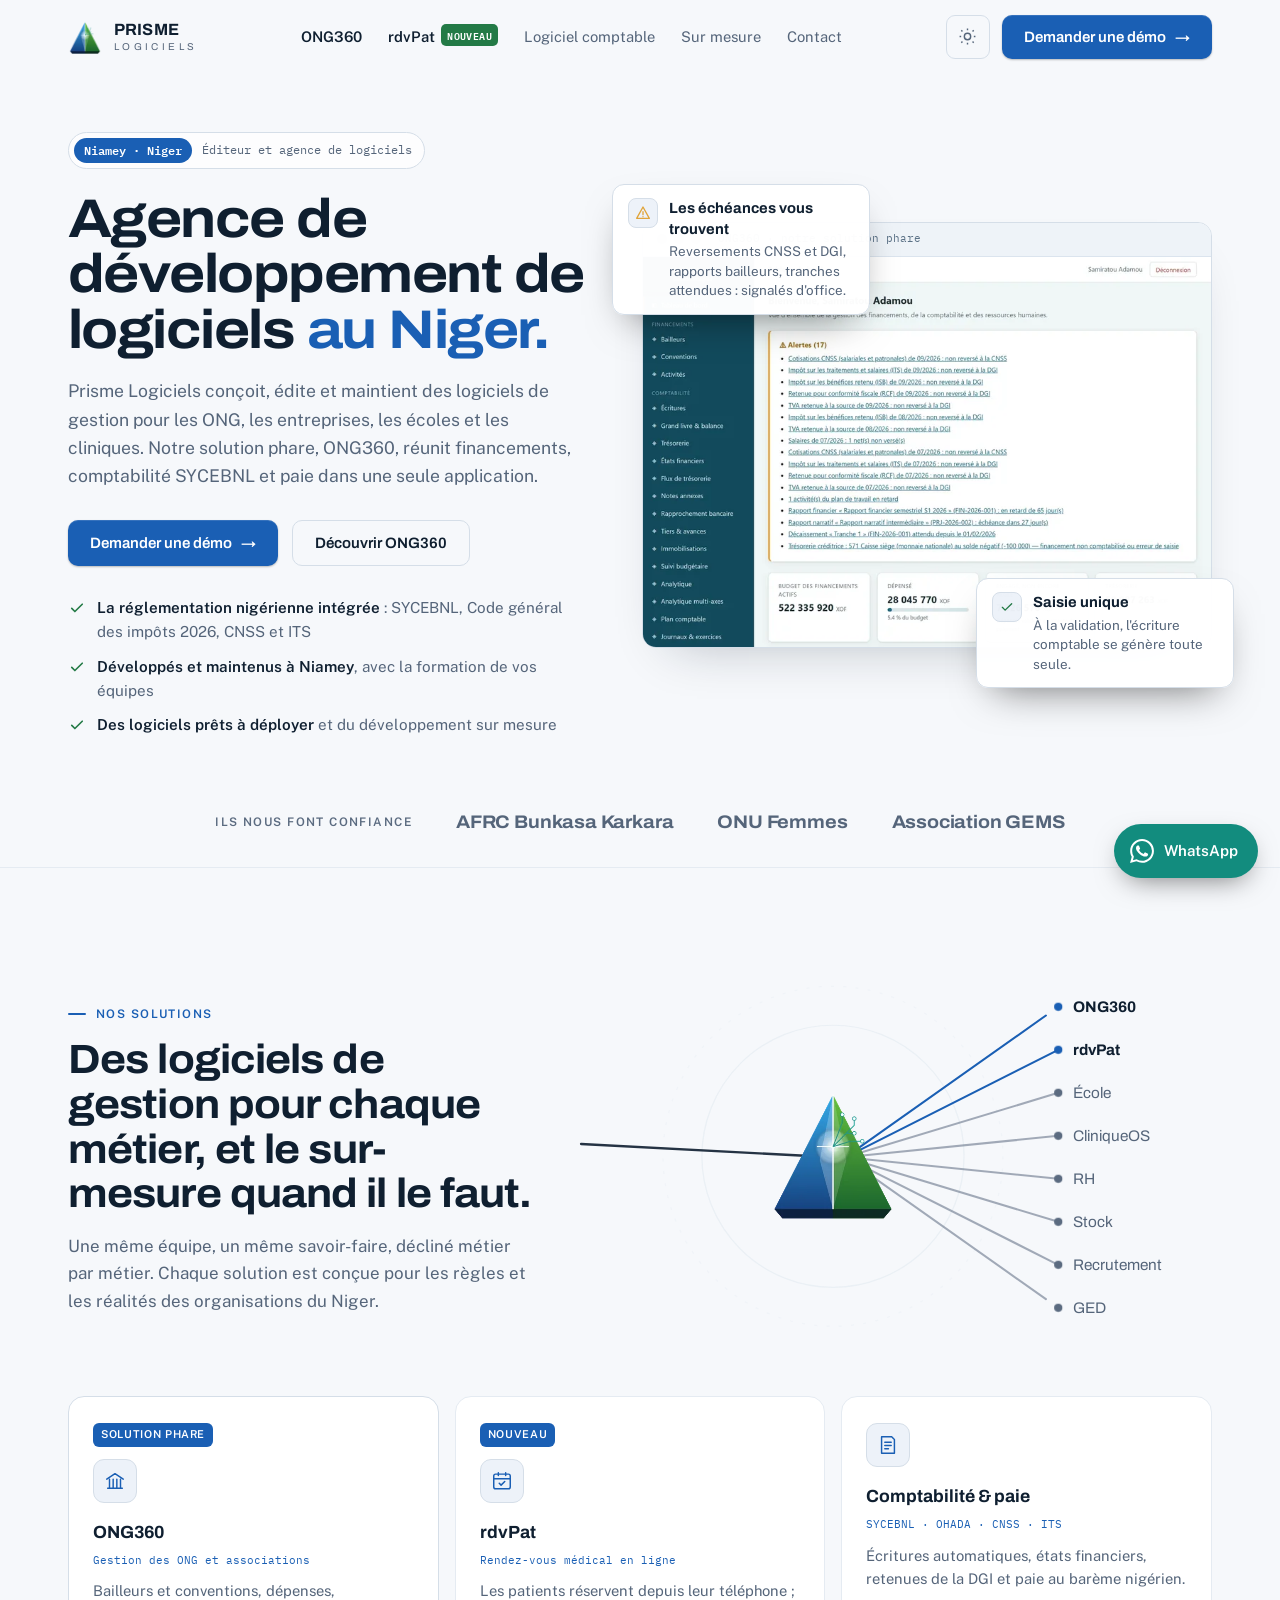
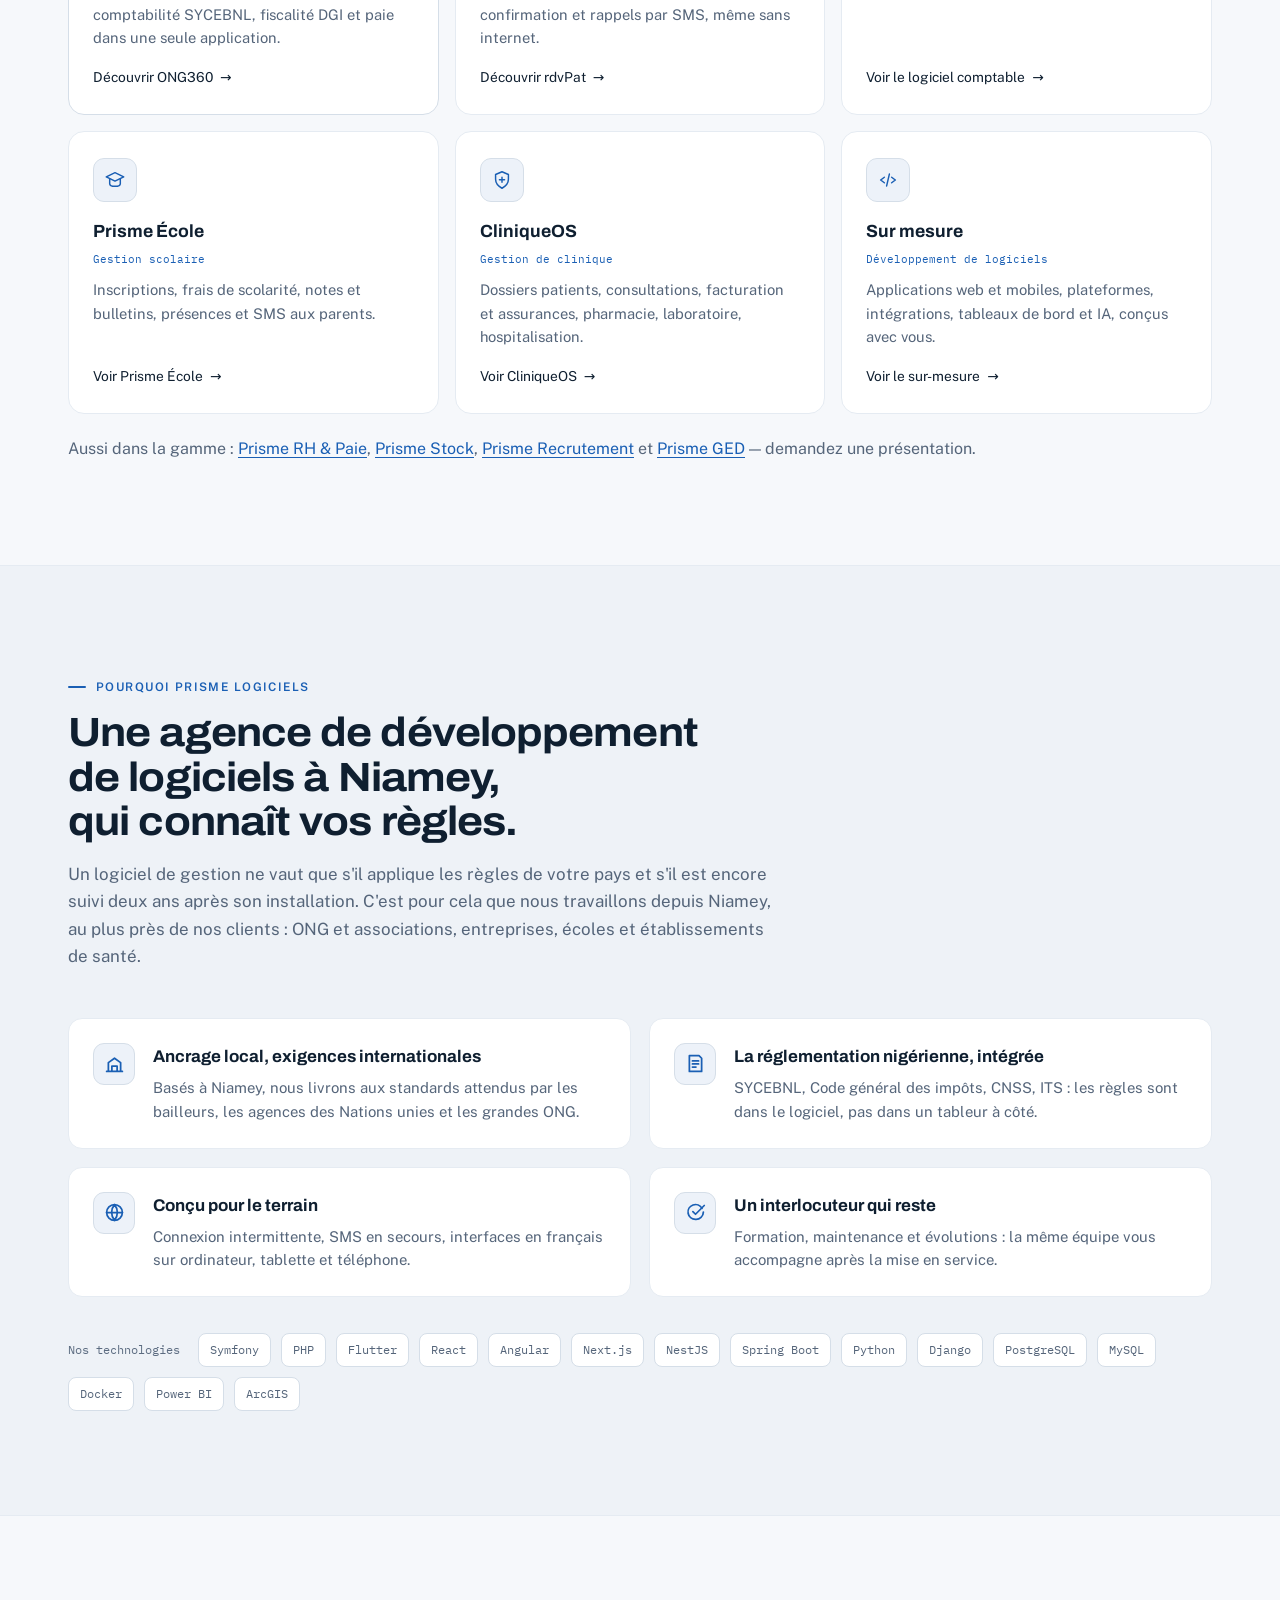
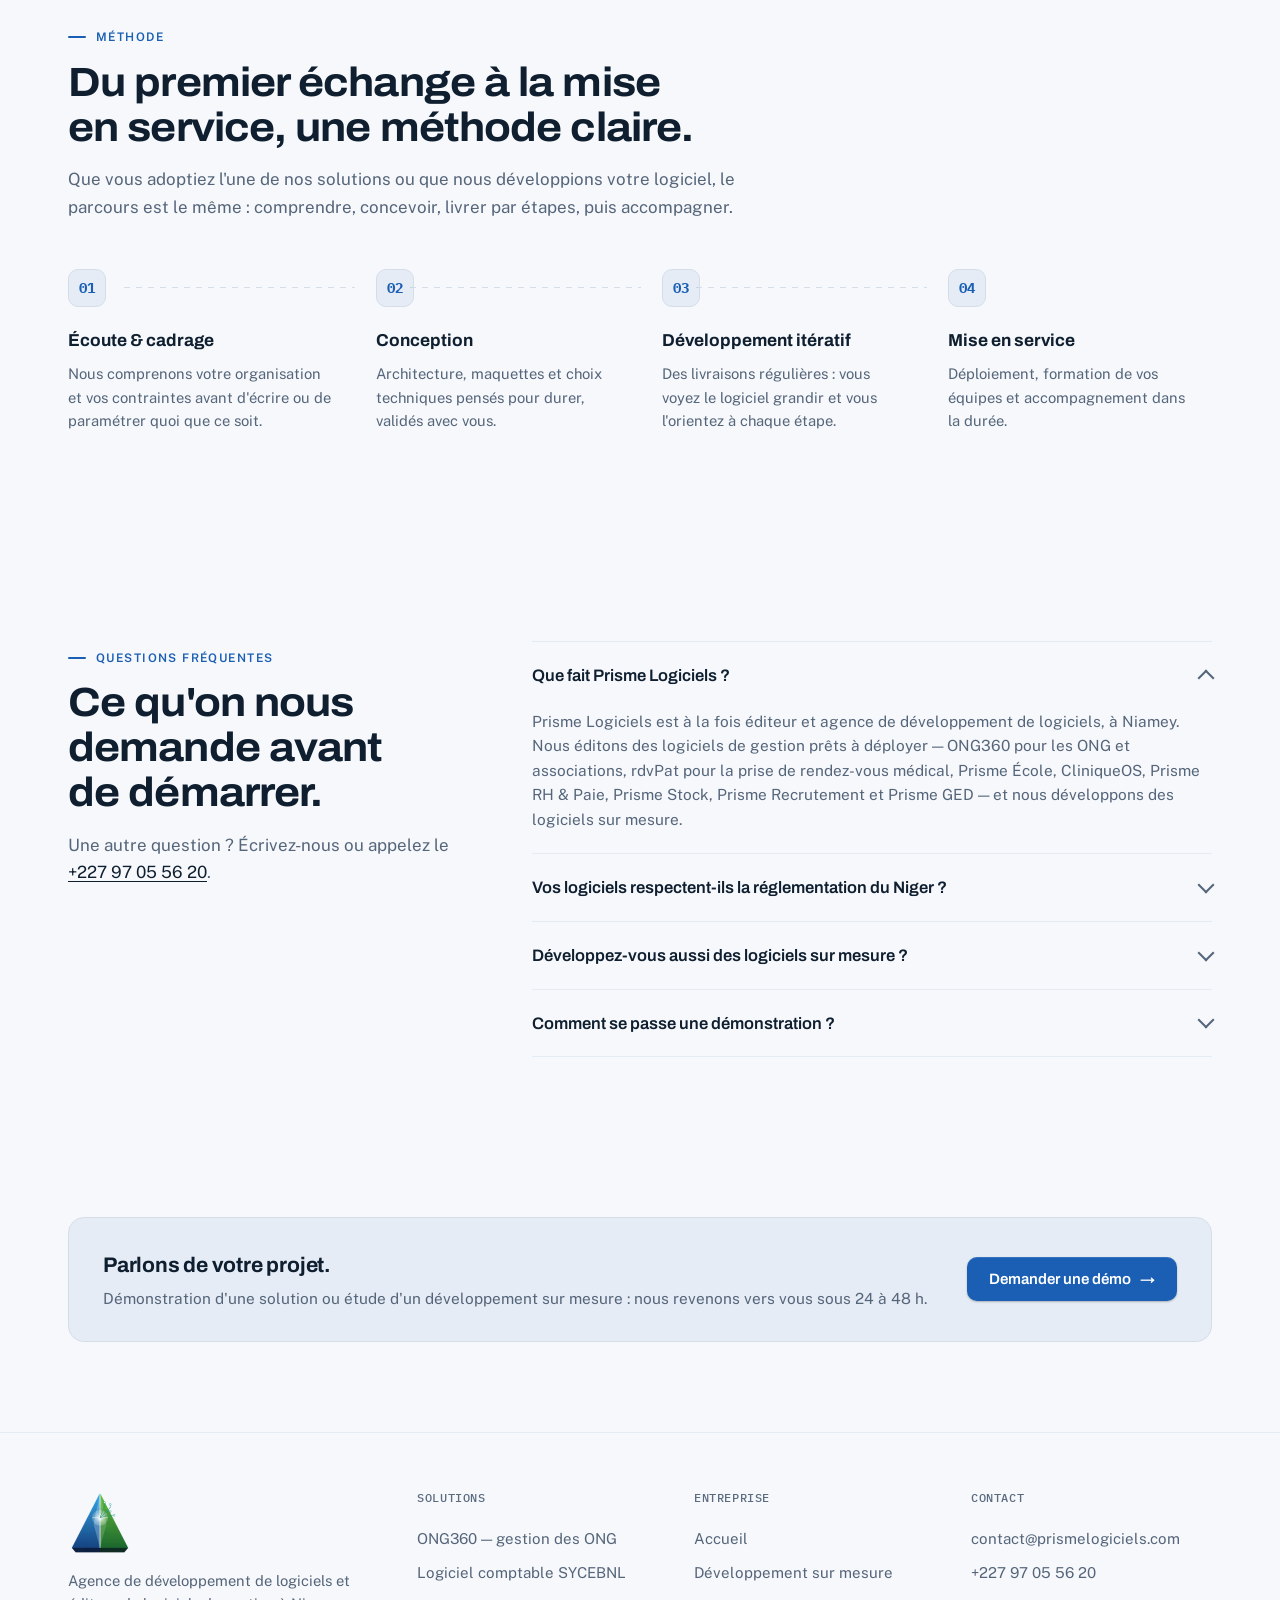
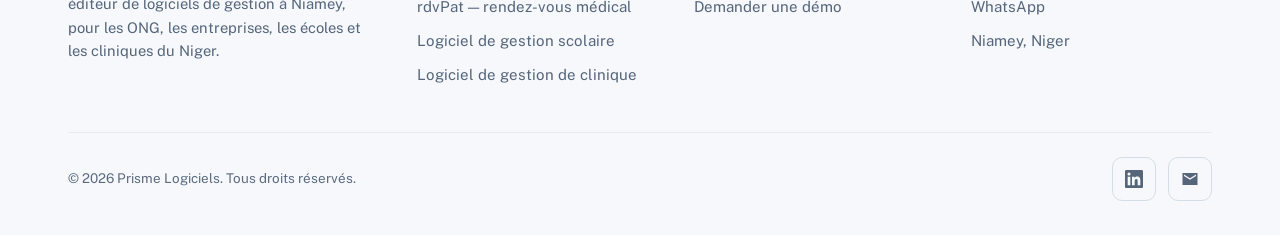
==== commit 505fa246: "CliniqueOS, LinkedIn officiel et adresse de la fiche Google - « Prisme Santé » renommé CliniqueOS (p" ====
--- a/index.html
+++ b/index.html
@@ -25,7 +25,7 @@
 <meta name="twitter:title" content="Agence de développement logiciel au Niger | Prisme Logiciels" />
 <meta name="twitter:description" content="Prisme Logiciels, agence de développement de logiciels à Niamey : ONG360, logiciel comptable SYCEBNL, paie, gestion scolaire et clinique, sur mesure." />
 <meta name="twitter:image" content="https://prismelogiciels.com/assets/og-cover.png" />
-<script type="application/ld+json">{"@context":"https://schema.org","@graph":[{"@type":"ProfessionalService","@id":"https://prismelogiciels.com/#org","name":"Prisme Logiciels","alternateName":"PRISME LOGICIELS","description":"Agence de développement de logiciels et éditeur de logiciels de gestion à Niamey : ONG360, rdvPat, comptabilité SYCEBNL, paie, gestion scolaire, gestion de clinique et développement sur mesure.","url":"https://prismelogiciels.com/","logo":"https://prismelogiciels.com/assets/icon.png","image":"https://prismelogiciels.com/assets/og-cover.png","email":"contact@prismelogiciels.com","telephone":"+227 97 05 56 20","address":{"@type":"PostalAddress","addressLocality":"Niamey","addressCountry":"NE"},"areaServed":{"@type":"Country","name":"Niger"},"knowsAbout":["Développement de logiciels sur mesure","Logiciel de gestion des ONG","Comptabilité SYCEBNL","Paie au Niger","Gestion scolaire","Gestion de clinique","Prise de rendez-vous médical"]},{"@type":"WebSite","@id":"https://prismelogiciels.com/#site","url":"https://prismelogiciels.com/","name":"Prisme Logiciels","inLanguage":"fr","publisher":{"@id":"https://prismelogiciels.com/#org"}},{"@type":"FAQPage","mainEntity":[{"@type":"Question","name":"Que fait Prisme Logiciels ?","acceptedAnswer":{"@type":"Answer","text":"Prisme Logiciels est à la fois éditeur et agence de développement de logiciels, à Niamey. Nous éditons des logiciels de gestion prêts à déployer — ONG360 pour les ONG et associations, rdvPat pour la prise de rendez-vous médical, Prisme École, Prisme Santé, Prisme RH & Paie, Prisme Stock, Prisme Recrutement et Prisme GED — et nous développons des logiciels sur mesure."}},{"@type":"Question","name":"Vos logiciels respectent-ils la réglementation du Niger ?","acceptedAnswer":{"@type":"Answer","text":"Oui, c'est le cœur de notre travail. ONG360 tient la comptabilité selon le SYCEBNL, le référentiel OHADA des entités à but non lucratif, prépare les retenues et imprimés de la DGI conformément au Code général des impôts 2026, et calcule la paie au barème nigérien, CNSS et ITS comprises."}},{"@type":"Question","name":"Développez-vous aussi des logiciels sur mesure ?","acceptedAnswer":{"@type":"Answer","text":"Oui : applications web et mobiles, plateformes métier, intégrations avec vos outils existants, tableaux de bord et intelligence artificielle. Consultez notre page développement de logiciels sur mesure."}},{"@type":"Question","name":"Comment se passe une démonstration ?","acceptedAnswer":{"@type":"Answer","text":"Vous nous décrivez votre organisation, nous vous rappelons sous 24 à 48 h, puis nous vous montrons la solution sur des cas proches des vôtres, en ligne ou dans vos locaux à Niamey. Vous recevez ensuite une proposition technique et financière, sans engagement."}}]}]}</script>
+<script type="application/ld+json">{"@context":"https://schema.org","@graph":[{"@type":"ProfessionalService","@id":"https://prismelogiciels.com/#org","name":"Prisme Logiciels","alternateName":"PRISME LOGICIELS","description":"Agence de développement de logiciels et éditeur de logiciels de gestion à Niamey : ONG360, rdvPat, comptabilité SYCEBNL, paie, gestion scolaire, gestion de clinique et développement sur mesure.","url":"https://prismelogiciels.com/","logo":"https://prismelogiciels.com/assets/icon.png","image":"https://prismelogiciels.com/assets/og-cover.png","email":"contact@prismelogiciels.com","telephone":"+227 97 05 56 20","address":{"@type":"PostalAddress","addressLocality":"Niamey","postalCode":"8001","addressCountry":"NE"},"sameAs":["https://www.linkedin.com/company/134564122"],"areaServed":{"@type":"Country","name":"Niger"},"knowsAbout":["Développement de logiciels sur mesure","Logiciel de gestion des ONG","Comptabilité SYCEBNL","Paie au Niger","Gestion scolaire","Gestion de clinique","Prise de rendez-vous médical"]},{"@type":"WebSite","@id":"https://prismelogiciels.com/#site","url":"https://prismelogiciels.com/","name":"Prisme Logiciels","inLanguage":"fr","publisher":{"@id":"https://prismelogiciels.com/#org"}},{"@type":"FAQPage","mainEntity":[{"@type":"Question","name":"Que fait Prisme Logiciels ?","acceptedAnswer":{"@type":"Answer","text":"Prisme Logiciels est à la fois éditeur et agence de développement de logiciels, à Niamey. Nous éditons des logiciels de gestion prêts à déployer — ONG360 pour les ONG et associations, rdvPat pour la prise de rendez-vous médical, Prisme École, CliniqueOS, Prisme RH & Paie, Prisme Stock, Prisme Recrutement et Prisme GED — et nous développons des logiciels sur mesure."}},{"@type":"Question","name":"Vos logiciels respectent-ils la réglementation du Niger ?","acceptedAnswer":{"@type":"Answer","text":"Oui, c'est le cœur de notre travail. ONG360 tient la comptabilité selon le SYCEBNL, le référentiel OHADA des entités à but non lucratif, prépare les retenues et imprimés de la DGI conformément au Code général des impôts 2026, et calcule la paie au barème nigérien, CNSS et ITS comprises."}},{"@type":"Question","name":"Développez-vous aussi des logiciels sur mesure ?","acceptedAnswer":{"@type":"Answer","text":"Oui : applications web et mobiles, plateformes métier, intégrations avec vos outils existants, tableaux de bord et intelligence artificielle. Consultez notre page développement de logiciels sur mesure."}},{"@type":"Question","name":"Comment se passe une démonstration ?","acceptedAnswer":{"@type":"Answer","text":"Vous nous décrivez votre organisation, nous vous rappelons sous 24 à 48 h, puis nous vous montrons la solution sur des cas proches des vôtres, en ligne ou dans vos locaux à Niamey. Vous recevez ensuite une proposition technique et financière, sans engagement."}}]}]}</script>
 <link rel="preconnect" href="https://fonts.googleapis.com" />
 <link rel="preconnect" href="https://fonts.gstatic.com" crossorigin />
 <link rel="stylesheet" href="https://fonts.googleapis.com/css2?family=Archivo:wdth,wght@100..125,400..800&family=IBM+Plex+Mono:wght@400;500;600&family=Public+Sans:wght@400;500;600;700&display=swap" media="print" onload="this.media='all'" />
@@ -76,7 +76,7 @@
   <div class="wrap hero-grid">
     <div class="hero-text">
       <span class="flag"><b>Niamey · Niger</b> Éditeur et agence de logiciels</span>
-      <h1 id="hero-title" class="" style="margin-top:22px">Agence de développement de logiciels <span class="grad-text">au Niger.</span></h1>
+      <h1 id="hero-title" style="margin-top:22px">Agence de développement de logiciels <span class="grad-text">au Niger.</span></h1>
       <p class="lead">Prisme Logiciels conçoit, édite et maintient des logiciels de gestion pour les ONG, les entreprises, les écoles et les cliniques. Notre solution phare, ONG360, réunit financements, comptabilité SYCEBNL et paie dans une seule application.</p>
       <div class="hero-cta">
         <a href="/contact" class="btn btn-primary">Demander une démo <span class="arr" aria-hidden="true">→</span></a>
@@ -126,7 +126,7 @@
         <h2 id="solutions-title">Des logiciels de gestion pour chaque métier, et le sur-mesure quand il le faut.</h2>
         <p>Une même équipe, un même savoir-faire, décliné métier par métier. Chaque solution est conçue pour les règles et les réalités des organisations du Niger.</p>
       </div>
-      <svg class="prism-diagram reveal" viewBox="0 0 620 360" role="img" aria-label="Schéma : un faisceau traverse le prisme et se décompose en huit solutions — ONG360, rdvPat, École, Santé, RH, Stock, Recrutement et GED">
+      <svg class="prism-diagram reveal" viewBox="0 0 620 360" role="img" aria-label="Schéma : un faisceau traverse le prisme et se décompose en huit solutions — ONG360, rdvPat, École, CliniqueOS, RH, Stock, Recrutement et GED">
         <circle cx="250" cy="180" r="128" class="arc" opacity=".35"/>
         <circle cx="250" cy="180" r="166" class="arc" opacity=".2" stroke-dasharray="3 9"/>
         <path class="beam" d="M4 168 L232 180"/>
@@ -143,7 +143,7 @@
           <circle class="dot" cx="470" cy="34"  r="4" fill="var(--accent)" style="animation-delay:1.5s"/><text class="lbl main" x="484" y="39"  style="animation-delay:1.5s">ONG360</text>
           <circle class="dot" cx="470" cy="76"  r="4" fill="var(--accent)" style="animation-delay:1.58s"/><text class="lbl main" x="484" y="81"  style="animation-delay:1.58s">rdvPat</text>
           <circle class="dot" cx="470" cy="118" r="4" fill="var(--faint)" style="animation-delay:1.66s"/><text class="lbl" x="484" y="123" style="animation-delay:1.66s">École</text>
-          <circle class="dot" cx="470" cy="160" r="4" fill="var(--faint)" style="animation-delay:1.74s"/><text class="lbl" x="484" y="165" style="animation-delay:1.74s">Santé</text>
+          <circle class="dot" cx="470" cy="160" r="4" fill="var(--faint)" style="animation-delay:1.74s"/><text class="lbl" x="484" y="165" style="animation-delay:1.74s">CliniqueOS</text>
           <circle class="dot" cx="470" cy="202" r="4" fill="var(--faint)" style="animation-delay:1.82s"/><text class="lbl" x="484" y="207" style="animation-delay:1.82s">RH</text>
           <circle class="dot" cx="470" cy="244" r="4" fill="var(--faint)" style="animation-delay:1.9s"/><text class="lbl" x="484" y="249" style="animation-delay:1.9s">Stock</text>
           <circle class="dot" cx="470" cy="286" r="4" fill="var(--faint)" style="animation-delay:1.98s"/><text class="lbl" x="484" y="291" style="animation-delay:1.98s">Recrutement</text>
@@ -178,9 +178,9 @@
       </a>
       <a href="/logiciel-gestion-clinique" class="card reveal">
         <div class="ico"><svg viewBox="0 0 24 24" aria-hidden="true"><path d="M12 3l7 3v5.2c0 4.4-3 7.6-7 9.8-4-2.2-7-5.4-7-9.8V6l7-3z"/><path d="M12 9v5.5M9.2 11.7h5.6"/></svg></div>
-        <h3>Prisme Santé</h3><span class="tag">Gestion de clinique</span>
+        <h3>CliniqueOS</h3><span class="tag">Gestion de clinique</span>
         <p>Dossiers patients, consultations, facturation et assurances, pharmacie, laboratoire, hospitalisation.</p>
-        <span class="more">Voir Prisme Santé <span aria-hidden="true">→</span></span>
+        <span class="more">Voir CliniqueOS <span aria-hidden="true">→</span></span>
       </a>
       <a href="/developpement-logiciel-sur-mesure" class="card reveal">
         <div class="ico"><svg viewBox="0 0 24 24" aria-hidden="true"><path d="M8 9l-4 3 4 3M16 9l4 3-4 3M13.5 5.5l-3 13"/></svg></div>
@@ -253,7 +253,7 @@
     <div class="faq reveal d1">
       <details open>
         <summary>Que fait Prisme Logiciels ?</summary>
-        <p>Prisme Logiciels est à la fois éditeur et agence de développement de logiciels, à Niamey. Nous éditons des logiciels de gestion prêts à déployer — ONG360 pour les ONG et associations, rdvPat pour la prise de rendez-vous médical, Prisme École, Prisme Santé, Prisme RH &amp; Paie, Prisme Stock, Prisme Recrutement et Prisme GED — et nous développons des logiciels sur mesure.</p>
+        <p>Prisme Logiciels est à la fois éditeur et agence de développement de logiciels, à Niamey. Nous éditons des logiciels de gestion prêts à déployer — ONG360 pour les ONG et associations, rdvPat pour la prise de rendez-vous médical, Prisme École, CliniqueOS, Prisme RH &amp; Paie, Prisme Stock, Prisme Recrutement et Prisme GED — et nous développons des logiciels sur mesure.</p>
       </details>
       <details>
         <summary>Vos logiciels respectent-ils la réglementation du Niger ?</summary>
@@ -312,7 +312,7 @@
     <div class="foot-bottom">
       <p>© <span id="year">2026</span> Prisme Logiciels. Tous droits réservés.</p>
       <div class="socials">
-        <a href="https://www.linkedin.com/company/smart-solutions-niger/" aria-label="LinkedIn"><svg viewBox="0 0 24 24" aria-hidden="true"><path d="M20.45 20.45h-3.56v-5.57c0-1.33-.02-3.04-1.85-3.04-1.85 0-2.13 1.45-2.13 2.94v5.67H9.35V9h3.41v1.56h.05c.48-.9 1.64-1.85 3.37-1.85 3.6 0 4.27 2.37 4.27 5.46v6.28zM5.34 7.43a2.06 2.06 0 1 1 0-4.13 2.06 2.06 0 0 1 0 4.13zM7.12 20.45H3.56V9h3.56v11.45zM22.22 0H1.77C.79 0 0 .77 0 1.73v20.54C0 23.23.79 24 1.77 24h20.45c.98 0 1.78-.77 1.78-1.73V1.73C24 .77 23.2 0 22.22 0z"/></svg></a>
+        <a href="https://www.linkedin.com/company/134564122" aria-label="LinkedIn"><svg viewBox="0 0 24 24" aria-hidden="true"><path d="M20.45 20.45h-3.56v-5.57c0-1.33-.02-3.04-1.85-3.04-1.85 0-2.13 1.45-2.13 2.94v5.67H9.35V9h3.41v1.56h.05c.48-.9 1.64-1.85 3.37-1.85 3.6 0 4.27 2.37 4.27 5.46v6.28zM5.34 7.43a2.06 2.06 0 1 1 0-4.13 2.06 2.06 0 0 1 0 4.13zM7.12 20.45H3.56V9h3.56v11.45zM22.22 0H1.77C.79 0 0 .77 0 1.73v20.54C0 23.23.79 24 1.77 24h20.45c.98 0 1.78-.77 1.78-1.73V1.73C24 .77 23.2 0 22.22 0z"/></svg></a>
         <a href="mailto:contact@prismelogiciels.com" aria-label="Email"><svg viewBox="0 0 24 24" aria-hidden="true"><path d="M22 4H2v16h20V4zm-2 4l-8 5-8-5V6l8 5 8-5v2z"/></svg></a>
       </div>
     </div>
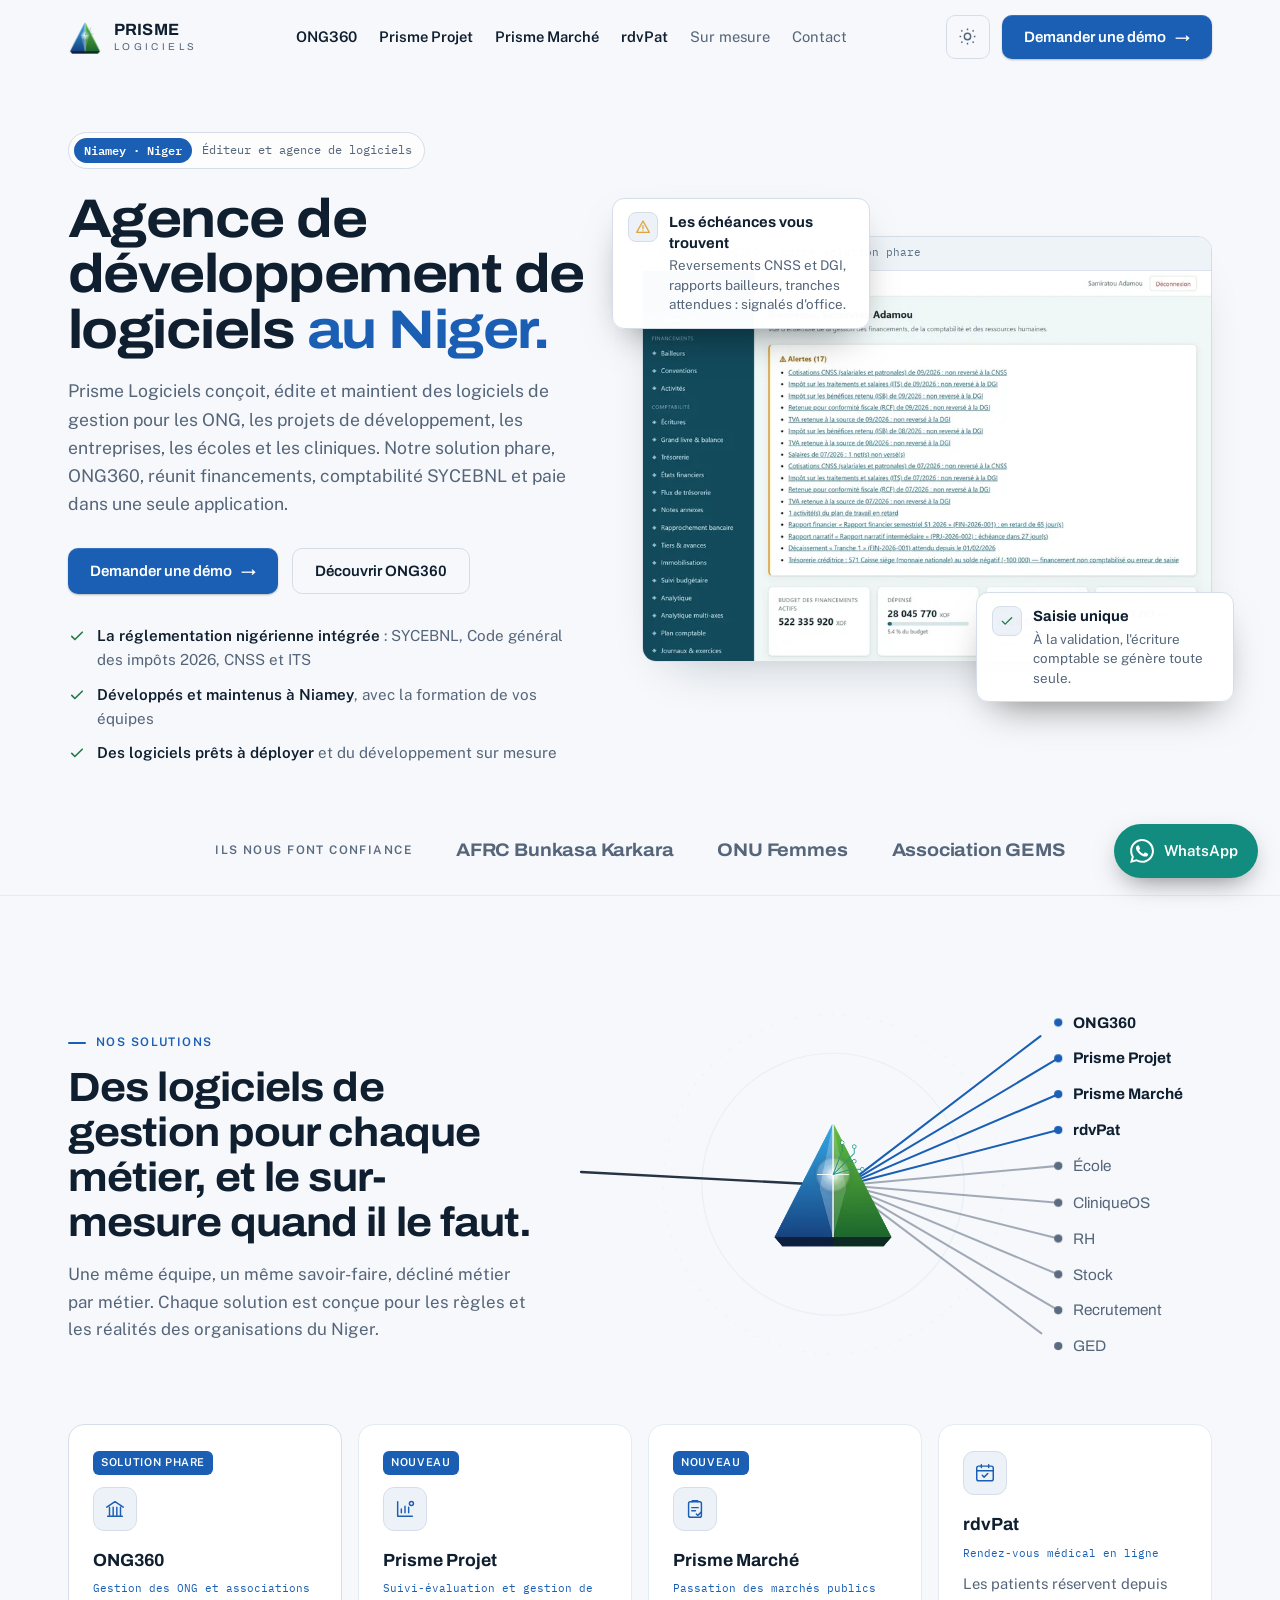
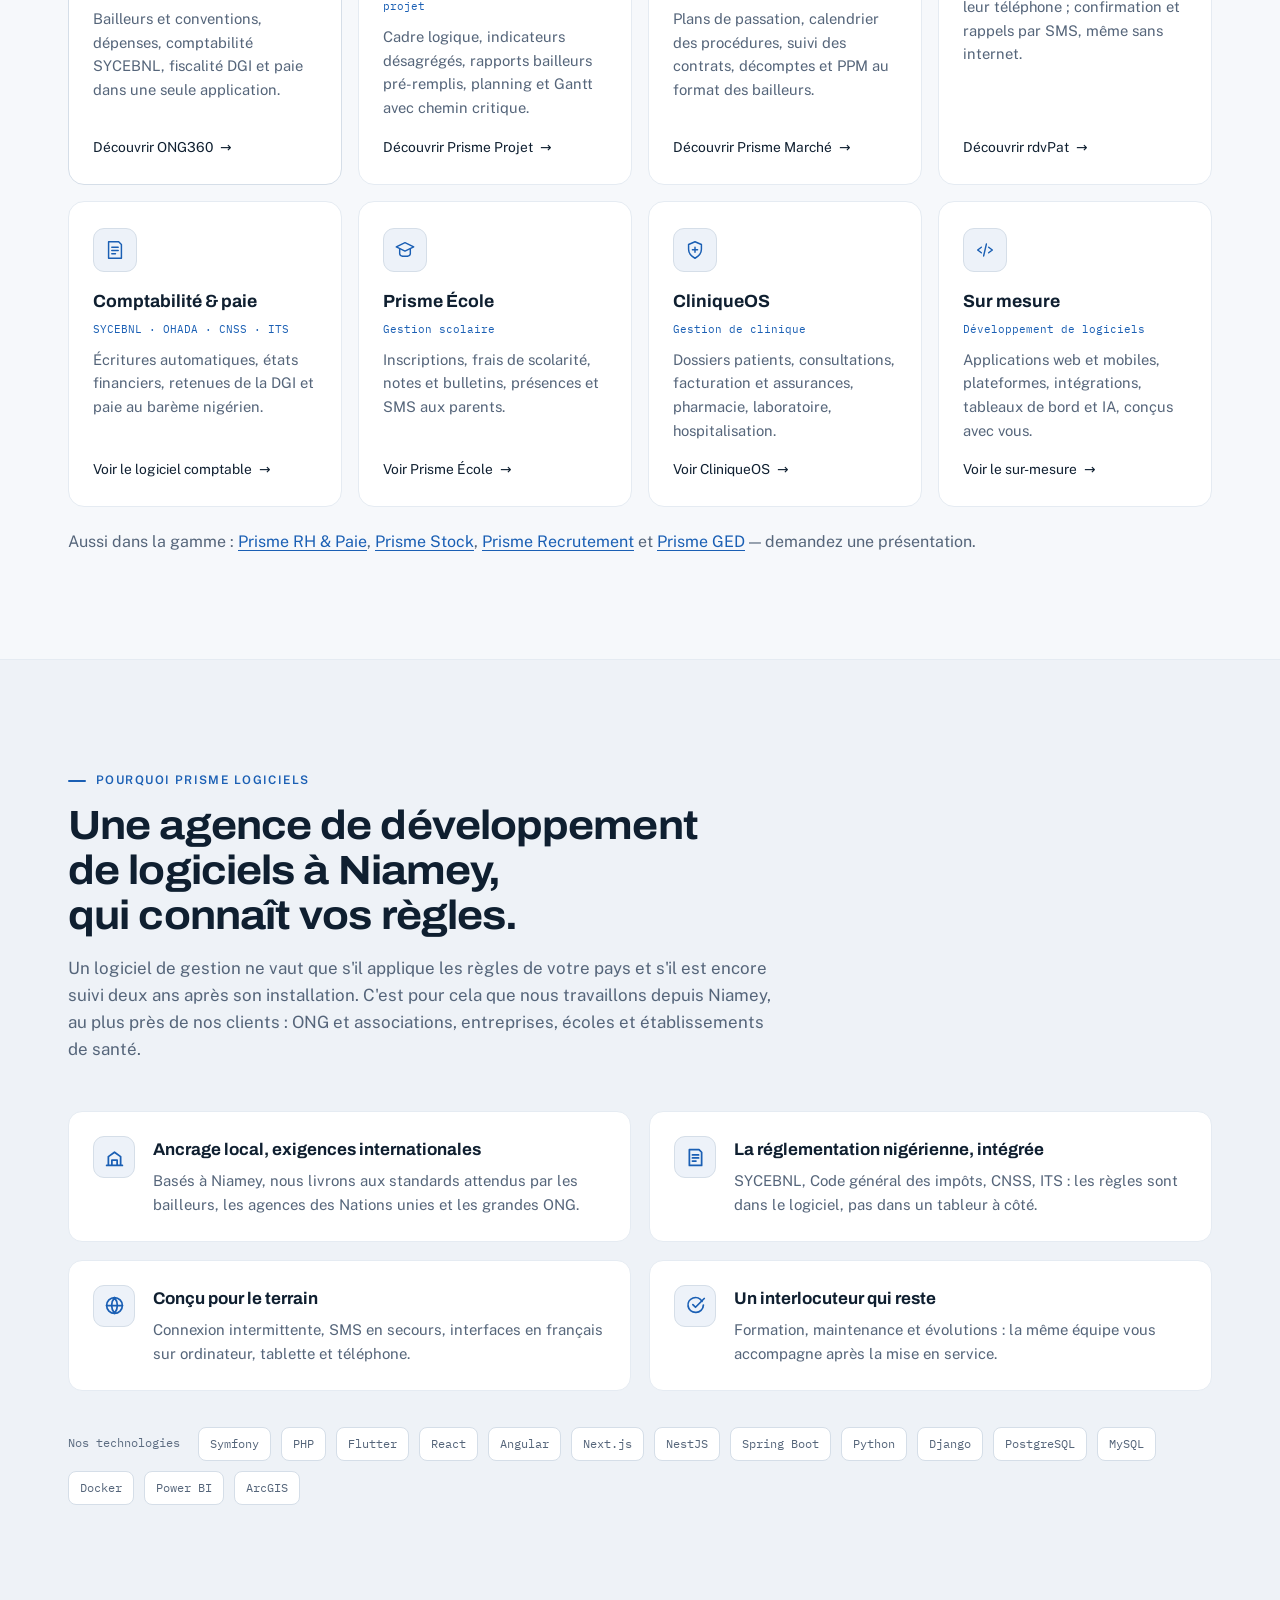
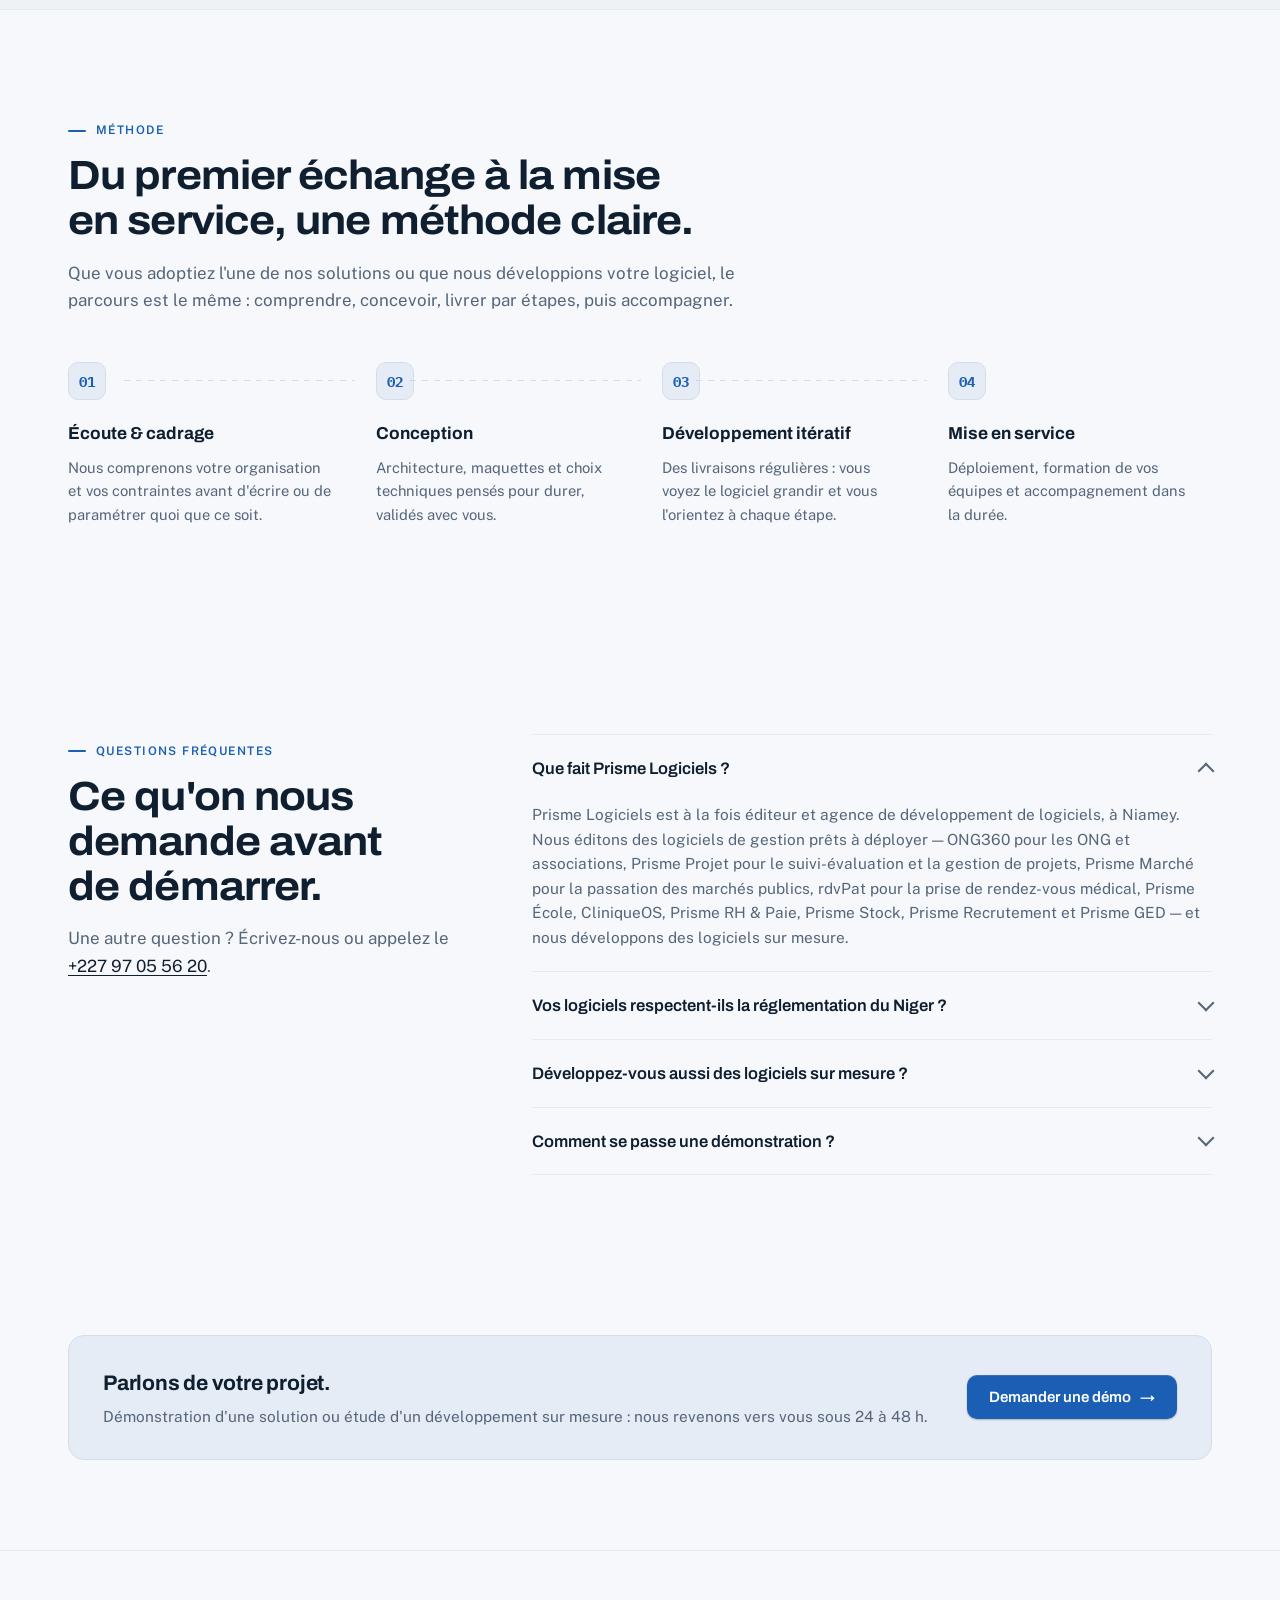
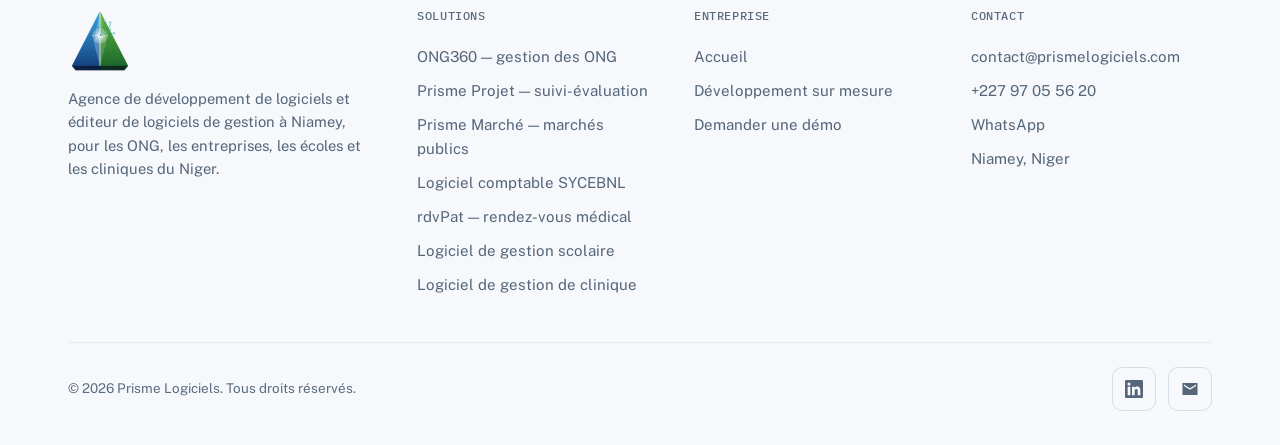
==== commit be2358b3: "Ajout de Prisme Projet et Prisme Marché - Page /prisme-projet : suivi-évaluation et gestion de proje" ====
--- a/index.html
+++ b/index.html
@@ -25,12 +25,12 @@
 <meta name="twitter:title" content="Agence de développement logiciel au Niger | Prisme Logiciels" />
 <meta name="twitter:description" content="Prisme Logiciels, agence de développement de logiciels à Niamey : ONG360, logiciel comptable SYCEBNL, paie, gestion scolaire et clinique, sur mesure." />
 <meta name="twitter:image" content="https://prismelogiciels.com/assets/og-cover.png" />
-<script type="application/ld+json">{"@context":"https://schema.org","@graph":[{"@type":"ProfessionalService","@id":"https://prismelogiciels.com/#org","name":"Prisme Logiciels","alternateName":"PRISME LOGICIELS","description":"Agence de développement de logiciels et éditeur de logiciels de gestion à Niamey : ONG360, rdvPat, comptabilité SYCEBNL, paie, gestion scolaire, gestion de clinique et développement sur mesure.","url":"https://prismelogiciels.com/","logo":"https://prismelogiciels.com/assets/icon.png","image":"https://prismelogiciels.com/assets/og-cover.png","email":"contact@prismelogiciels.com","telephone":"+227 97 05 56 20","address":{"@type":"PostalAddress","addressLocality":"Niamey","postalCode":"8001","addressCountry":"NE"},"sameAs":["https://www.linkedin.com/company/134564122"],"areaServed":{"@type":"Country","name":"Niger"},"knowsAbout":["Développement de logiciels sur mesure","Logiciel de gestion des ONG","Comptabilité SYCEBNL","Paie au Niger","Gestion scolaire","Gestion de clinique","Prise de rendez-vous médical"]},{"@type":"WebSite","@id":"https://prismelogiciels.com/#site","url":"https://prismelogiciels.com/","name":"Prisme Logiciels","inLanguage":"fr","publisher":{"@id":"https://prismelogiciels.com/#org"}},{"@type":"FAQPage","mainEntity":[{"@type":"Question","name":"Que fait Prisme Logiciels ?","acceptedAnswer":{"@type":"Answer","text":"Prisme Logiciels est à la fois éditeur et agence de développement de logiciels, à Niamey. Nous éditons des logiciels de gestion prêts à déployer — ONG360 pour les ONG et associations, rdvPat pour la prise de rendez-vous médical, Prisme École, CliniqueOS, Prisme RH & Paie, Prisme Stock, Prisme Recrutement et Prisme GED — et nous développons des logiciels sur mesure."}},{"@type":"Question","name":"Vos logiciels respectent-ils la réglementation du Niger ?","acceptedAnswer":{"@type":"Answer","text":"Oui, c'est le cœur de notre travail. ONG360 tient la comptabilité selon le SYCEBNL, le référentiel OHADA des entités à but non lucratif, prépare les retenues et imprimés de la DGI conformément au Code général des impôts 2026, et calcule la paie au barème nigérien, CNSS et ITS comprises."}},{"@type":"Question","name":"Développez-vous aussi des logiciels sur mesure ?","acceptedAnswer":{"@type":"Answer","text":"Oui : applications web et mobiles, plateformes métier, intégrations avec vos outils existants, tableaux de bord et intelligence artificielle. Consultez notre page développement de logiciels sur mesure."}},{"@type":"Question","name":"Comment se passe une démonstration ?","acceptedAnswer":{"@type":"Answer","text":"Vous nous décrivez votre organisation, nous vous rappelons sous 24 à 48 h, puis nous vous montrons la solution sur des cas proches des vôtres, en ligne ou dans vos locaux à Niamey. Vous recevez ensuite une proposition technique et financière, sans engagement."}}]}]}</script>
+<script type="application/ld+json">{"@context":"https://schema.org","@graph":[{"@type":"ProfessionalService","@id":"https://prismelogiciels.com/#org","name":"Prisme Logiciels","alternateName":"PRISME LOGICIELS","description":"Agence de développement de logiciels et éditeur de logiciels de gestion à Niamey : ONG360, Prisme Projet, Prisme Marché, rdvPat, comptabilité SYCEBNL, paie, gestion scolaire, gestion de clinique et développement sur mesure.","url":"https://prismelogiciels.com/","logo":"https://prismelogiciels.com/assets/icon.png","image":"https://prismelogiciels.com/assets/og-cover.png","email":"contact@prismelogiciels.com","telephone":"+227 97 05 56 20","address":{"@type":"PostalAddress","addressLocality":"Niamey","postalCode":"8001","addressCountry":"NE"},"sameAs":["https://www.linkedin.com/company/134564122"],"openingHoursSpecification":[{"@type":"OpeningHoursSpecification","dayOfWeek":["Monday","Tuesday","Wednesday","Thursday","Friday","Saturday","Sunday"],"opens":"00:00","closes":"23:59"}],"areaServed":{"@type":"Country","name":"Niger"},"knowsAbout":["Développement de logiciels sur mesure","Logiciel de gestion des ONG","Comptabilité SYCEBNL","Paie au Niger","Suivi-évaluation de projets","Gestion de projet","Passation des marchés publics","Gestion scolaire","Gestion de clinique","Prise de rendez-vous médical"]},{"@type":"WebSite","@id":"https://prismelogiciels.com/#site","url":"https://prismelogiciels.com/","name":"Prisme Logiciels","inLanguage":"fr","publisher":{"@id":"https://prismelogiciels.com/#org"}},{"@type":"FAQPage","mainEntity":[{"@type":"Question","name":"Que fait Prisme Logiciels ?","acceptedAnswer":{"@type":"Answer","text":"Prisme Logiciels est à la fois éditeur et agence de développement de logiciels, à Niamey. Nous éditons des logiciels de gestion prêts à déployer — ONG360 pour les ONG et associations, Prisme Projet pour le suivi-évaluation et la gestion de projets, Prisme Marché pour la passation des marchés publics, rdvPat pour la prise de rendez-vous médical, Prisme École, CliniqueOS, Prisme RH & Paie, Prisme Stock, Prisme Recrutement et Prisme GED — et nous développons des logiciels sur mesure."}},{"@type":"Question","name":"Vos logiciels respectent-ils la réglementation du Niger ?","acceptedAnswer":{"@type":"Answer","text":"Oui, c'est le cœur de notre travail. ONG360 tient la comptabilité selon le SYCEBNL, le référentiel OHADA des entités à but non lucratif, prépare les retenues et imprimés de la DGI conformément au Code général des impôts 2026, et calcule la paie au barème nigérien, CNSS et ITS comprises."}},{"@type":"Question","name":"Développez-vous aussi des logiciels sur mesure ?","acceptedAnswer":{"@type":"Answer","text":"Oui : applications web et mobiles, plateformes métier, intégrations avec vos outils existants, tableaux de bord et intelligence artificielle. Consultez notre page développement de logiciels sur mesure."}},{"@type":"Question","name":"Comment se passe une démonstration ?","acceptedAnswer":{"@type":"Answer","text":"Vous nous décrivez votre organisation, nous vous rappelons sous 24 à 48 h, puis nous vous montrons la solution sur des cas proches des vôtres, en ligne ou dans vos locaux à Niamey. Vous recevez ensuite une proposition technique et financière, sans engagement."}}]}]}</script>
 <link rel="preconnect" href="https://fonts.googleapis.com" />
 <link rel="preconnect" href="https://fonts.gstatic.com" crossorigin />
 <link rel="stylesheet" href="https://fonts.googleapis.com/css2?family=Archivo:wdth,wght@100..125,400..800&family=IBM+Plex+Mono:wght@400;500;600&family=Public+Sans:wght@400;500;600;700&display=swap" media="print" onload="this.media='all'" />
 <noscript><link rel="stylesheet" href="https://fonts.googleapis.com/css2?family=Archivo:wdth,wght@100..125,400..800&family=IBM+Plex+Mono:wght@400;500;600&family=Public+Sans:wght@400;500;600;700&display=swap" /></noscript>
-<link rel="stylesheet" href="/assets/site.css?v=2" />
+<link rel="stylesheet" href="/assets/site.css?v=3" />
 <link rel="preload" as="image" type="image/webp" imagesrcset="/assets/ong360/tableau-de-bord-800.webp 800w, /assets/ong360/tableau-de-bord-1200.webp 1200w, /assets/ong360/tableau-de-bord.webp 1600w" imagesizes="(max-width: 980px) 92vw, 640px" />
 </head>
 <body>
@@ -44,8 +44,9 @@
     </a>
     <nav class="nav-links" aria-label="Navigation principale">
       <a href="/ong360" class="prod">ONG360</a>
-      <a href="/rdvpat" class="prod">rdvPat<span class="new">Nouveau</span></a>
-      <a href="/logiciel-comptable">Logiciel comptable</a>
+      <a href="/prisme-projet" class="prod">Prisme Projet</a>
+      <a href="/prisme-marche" class="prod">Prisme Marché</a>
+      <a href="/rdvpat" class="prod">rdvPat</a>
       <a href="/developpement-logiciel-sur-mesure">Sur mesure</a>
       <a href="/contact">Contact</a>
     </nav>
@@ -62,10 +63,12 @@
 <nav class="mobile-panel" id="mobilePanel" aria-label="Navigation mobile">
   <a href="/">Accueil</a>
   <a href="/ong360">ONG360</a>
-      <a href="/rdvpat">rdvPat <span class="new">Nouveau</span></a>
-      <a href="/logiciel-comptable">Logiciel comptable</a>
+      <a href="/prisme-projet">Prisme Projet <span class="new">Nouveau</span></a>
+      <a href="/prisme-marche">Prisme Marché <span class="new">Nouveau</span></a>
+      <a href="/rdvpat">rdvPat</a>
       <a href="/developpement-logiciel-sur-mesure">Sur mesure</a>
       <a href="/contact">Contact</a>
+  <a href="/logiciel-comptable">Logiciel comptable</a>
   <a href="/logiciel-gestion-scolaire">Gestion scolaire</a>
   <a href="/logiciel-gestion-clinique">Gestion de clinique</a>
   <a href="/contact" class="btn btn-primary">Demander une démo →</a>
@@ -77,7 +80,7 @@
     <div class="hero-text">
       <span class="flag"><b>Niamey · Niger</b> Éditeur et agence de logiciels</span>
       <h1 id="hero-title" style="margin-top:22px">Agence de développement de logiciels <span class="grad-text">au Niger.</span></h1>
-      <p class="lead">Prisme Logiciels conçoit, édite et maintient des logiciels de gestion pour les ONG, les entreprises, les écoles et les cliniques. Notre solution phare, ONG360, réunit financements, comptabilité SYCEBNL et paie dans une seule application.</p>
+      <p class="lead">Prisme Logiciels conçoit, édite et maintient des logiciels de gestion pour les ONG, les projets de développement, les entreprises, les écoles et les cliniques. Notre solution phare, ONG360, réunit financements, comptabilité SYCEBNL et paie dans une seule application.</p>
       <div class="hero-cta">
         <a href="/contact" class="btn btn-primary">Demander une démo <span class="arr" aria-hidden="true">→</span></a>
         <a href="/ong360" class="btn btn-ghost">Découvrir ONG360</a>
@@ -126,40 +129,56 @@
         <h2 id="solutions-title">Des logiciels de gestion pour chaque métier, et le sur-mesure quand il le faut.</h2>
         <p>Une même équipe, un même savoir-faire, décliné métier par métier. Chaque solution est conçue pour les règles et les réalités des organisations du Niger.</p>
       </div>
-      <svg class="prism-diagram reveal" viewBox="0 0 620 360" role="img" aria-label="Schéma : un faisceau traverse le prisme et se décompose en huit solutions — ONG360, rdvPat, École, CliniqueOS, RH, Stock, Recrutement et GED">
+      <svg class="prism-diagram reveal" viewBox="0 0 620 360" role="img" aria-label="Schéma : un faisceau traverse le prisme et se décompose en dix solutions — ONG360, Prisme Projet, Prisme Marché, rdvPat, École, CliniqueOS, RH, Stock, Recrutement et GED">
         <circle cx="250" cy="180" r="128" class="arc" opacity=".35"/>
         <circle cx="250" cy="180" r="166" class="arc" opacity=".2" stroke-dasharray="3 9"/>
         <path class="beam" d="M4 168 L232 180"/>
-        <path class="ray" stroke="var(--accent)" d="M262 181 L470 34"  style="animation-delay:.75s"/>
-        <path class="ray" stroke="var(--accent)" d="M262 181 L470 76"  style="animation-delay:.83s"/>
-        <path class="ray dim" stroke="var(--faint)" d="M262 181 L470 118" style="animation-delay:.91s"/>
-        <path class="ray dim" stroke="var(--faint)" d="M262 181 L470 160" style="animation-delay:.99s"/>
-        <path class="ray dim" stroke="var(--faint)" d="M262 181 L470 202" style="animation-delay:1.07s"/>
-        <path class="ray dim" stroke="var(--faint)" d="M262 181 L470 244" style="animation-delay:1.15s"/>
-        <path class="ray dim" stroke="var(--faint)" d="M262 181 L470 286" style="animation-delay:1.23s"/>
-        <path class="ray dim" stroke="var(--faint)" d="M262 181 L470 328" style="animation-delay:1.31s"/>
+        <path class="ray" stroke="var(--accent)" d="M262 181 L470 22" style="animation-delay:0.75s"/>
+        <path class="ray" stroke="var(--accent)" d="M262 181 L470 57" style="animation-delay:0.82s"/>
+        <path class="ray" stroke="var(--accent)" d="M262 181 L470 92" style="animation-delay:0.89s"/>
+        <path class="ray" stroke="var(--accent)" d="M262 181 L470 127" style="animation-delay:0.96s"/>
+        <path class="ray dim" stroke="var(--faint)" d="M262 181 L470 162" style="animation-delay:1.03s"/>
+        <path class="ray dim" stroke="var(--faint)" d="M262 181 L470 198" style="animation-delay:1.10s"/>
+        <path class="ray dim" stroke="var(--faint)" d="M262 181 L470 233" style="animation-delay:1.17s"/>
+        <path class="ray dim" stroke="var(--faint)" d="M262 181 L470 268" style="animation-delay:1.24s"/>
+        <path class="ray dim" stroke="var(--faint)" d="M262 181 L470 303" style="animation-delay:1.31s"/>
+        <path class="ray dim" stroke="var(--faint)" d="M262 181 L470 338" style="animation-delay:1.38s"/>
         <image href="/assets/icon-260.webp" x="185" y="112" width="130" height="130"/>
         <g>
-          <circle class="dot" cx="470" cy="34"  r="4" fill="var(--accent)" style="animation-delay:1.5s"/><text class="lbl main" x="484" y="39"  style="animation-delay:1.5s">ONG360</text>
-          <circle class="dot" cx="470" cy="76"  r="4" fill="var(--accent)" style="animation-delay:1.58s"/><text class="lbl main" x="484" y="81"  style="animation-delay:1.58s">rdvPat</text>
-          <circle class="dot" cx="470" cy="118" r="4" fill="var(--faint)" style="animation-delay:1.66s"/><text class="lbl" x="484" y="123" style="animation-delay:1.66s">École</text>
-          <circle class="dot" cx="470" cy="160" r="4" fill="var(--faint)" style="animation-delay:1.74s"/><text class="lbl" x="484" y="165" style="animation-delay:1.74s">CliniqueOS</text>
-          <circle class="dot" cx="470" cy="202" r="4" fill="var(--faint)" style="animation-delay:1.82s"/><text class="lbl" x="484" y="207" style="animation-delay:1.82s">RH</text>
-          <circle class="dot" cx="470" cy="244" r="4" fill="var(--faint)" style="animation-delay:1.9s"/><text class="lbl" x="484" y="249" style="animation-delay:1.9s">Stock</text>
-          <circle class="dot" cx="470" cy="286" r="4" fill="var(--faint)" style="animation-delay:1.98s"/><text class="lbl" x="484" y="291" style="animation-delay:1.98s">Recrutement</text>
-          <circle class="dot" cx="470" cy="328" r="4" fill="var(--faint)" style="animation-delay:2.06s"/><text class="lbl" x="484" y="333" style="animation-delay:2.06s">GED</text>
+          <circle class="dot" cx="470" cy="22" r="4" fill="var(--accent)" style="animation-delay:1.45s"/><text class="lbl main" x="484" y="27" style="animation-delay:1.45s">ONG360</text>
+          <circle class="dot" cx="470" cy="57" r="4" fill="var(--accent)" style="animation-delay:1.52s"/><text class="lbl main" x="484" y="62" style="animation-delay:1.52s">Prisme Projet</text>
+          <circle class="dot" cx="470" cy="92" r="4" fill="var(--accent)" style="animation-delay:1.59s"/><text class="lbl main" x="484" y="97" style="animation-delay:1.59s">Prisme Marché</text>
+          <circle class="dot" cx="470" cy="127" r="4" fill="var(--accent)" style="animation-delay:1.66s"/><text class="lbl main" x="484" y="132" style="animation-delay:1.66s">rdvPat</text>
+          <circle class="dot" cx="470" cy="162" r="4" fill="var(--faint)" style="animation-delay:1.73s"/><text class="lbl" x="484" y="167" style="animation-delay:1.73s">École</text>
+          <circle class="dot" cx="470" cy="198" r="4" fill="var(--faint)" style="animation-delay:1.80s"/><text class="lbl" x="484" y="203" style="animation-delay:1.80s">CliniqueOS</text>
+          <circle class="dot" cx="470" cy="233" r="4" fill="var(--faint)" style="animation-delay:1.87s"/><text class="lbl" x="484" y="238" style="animation-delay:1.87s">RH</text>
+          <circle class="dot" cx="470" cy="268" r="4" fill="var(--faint)" style="animation-delay:1.94s"/><text class="lbl" x="484" y="273" style="animation-delay:1.94s">Stock</text>
+          <circle class="dot" cx="470" cy="303" r="4" fill="var(--faint)" style="animation-delay:2.01s"/><text class="lbl" x="484" y="308" style="animation-delay:2.01s">Recrutement</text>
+          <circle class="dot" cx="470" cy="338" r="4" fill="var(--faint)" style="animation-delay:2.08s"/><text class="lbl" x="484" y="343" style="animation-delay:2.08s">GED</text>
         </g>
       </svg>
     </div>
-    <div class="cards">
+    <div class="cards cards-4">
       <a href="/ong360" class="card reveal flagship">
         <span class="badge">Solution phare</span><div class="ico"><svg viewBox="0 0 24 24" aria-hidden="true"><path d="M4 20h16M6 20V10M10 20V10M14 20V10M18 20V10M3 10l9-6 9 6"/></svg></div>
         <h3>ONG360</h3><span class="tag">Gestion des ONG et associations</span>
         <p>Bailleurs et conventions, dépenses, comptabilité SYCEBNL, fiscalité DGI et paie dans une seule application.</p>
         <span class="more">Découvrir ONG360 <span aria-hidden="true">→</span></span>
       </a>
+      <a href="/prisme-projet" class="card reveal">
+        <span class="badge">Nouveau</span><div class="ico"><svg viewBox="0 0 24 24" aria-hidden="true"><path d="M4 20V4M4 20h16"/><path d="M8 16v-4M12 16V9M16 16v-6"/><circle cx="19" cy="6" r="2.2"/></svg></div>
+        <h3>Prisme Projet</h3><span class="tag">Suivi-évaluation et gestion de projet</span>
+        <p>Cadre logique, indicateurs désagrégés, rapports bailleurs pré-remplis, planning et Gantt avec chemin critique.</p>
+        <span class="more">Découvrir Prisme Projet <span aria-hidden="true">→</span></span>
+      </a>
+      <a href="/prisme-marche" class="card reveal">
+        <span class="badge">Nouveau</span><div class="ico"><svg viewBox="0 0 24 24" aria-hidden="true"><rect x="5" y="4" width="14" height="17" rx="2"/><path d="M9 4V3h6v1M8.5 10.5h7M8.5 14h4"/><path d="M13.5 17.5l1.6 1.6 3.4-3.4"/></svg></div>
+        <h3>Prisme Marché</h3><span class="tag">Passation des marchés publics</span>
+        <p>Plans de passation, calendrier des procédures, suivi des contrats, décomptes et PPM au format des bailleurs.</p>
+        <span class="more">Découvrir Prisme Marché <span aria-hidden="true">→</span></span>
+      </a>
       <a href="/rdvpat" class="card reveal">
-        <span class="badge">Nouveau</span><div class="ico"><svg viewBox="0 0 24 24" aria-hidden="true"><rect x="3" y="4.5" width="18" height="16" rx="2"/><path d="M3 9.5h18M8 3v3M16 3v3M9 14.5l2 2 4-4"/></svg></div>
+        <div class="ico"><svg viewBox="0 0 24 24" aria-hidden="true"><rect x="3" y="4.5" width="18" height="16" rx="2"/><path d="M3 9.5h18M8 3v3M16 3v3M9 14.5l2 2 4-4"/></svg></div>
         <h3>rdvPat</h3><span class="tag">Rendez-vous médical en ligne</span>
         <p>Les patients réservent depuis leur téléphone ; confirmation et rappels par SMS, même sans internet.</p>
         <span class="more">Découvrir rdvPat <span aria-hidden="true">→</span></span>
@@ -253,7 +272,7 @@
     <div class="faq reveal d1">
       <details open>
         <summary>Que fait Prisme Logiciels ?</summary>
-        <p>Prisme Logiciels est à la fois éditeur et agence de développement de logiciels, à Niamey. Nous éditons des logiciels de gestion prêts à déployer — ONG360 pour les ONG et associations, rdvPat pour la prise de rendez-vous médical, Prisme École, CliniqueOS, Prisme RH &amp; Paie, Prisme Stock, Prisme Recrutement et Prisme GED — et nous développons des logiciels sur mesure.</p>
+        <p>Prisme Logiciels est à la fois éditeur et agence de développement de logiciels, à Niamey. Nous éditons des logiciels de gestion prêts à déployer — ONG360 pour les ONG et associations, Prisme Projet pour le suivi-évaluation et la gestion de projets, Prisme Marché pour la passation des marchés publics, rdvPat pour la prise de rendez-vous médical, Prisme École, CliniqueOS, Prisme RH &amp; Paie, Prisme Stock, Prisme Recrutement et Prisme GED — et nous développons des logiciels sur mesure.</p>
       </details>
       <details>
         <summary>Vos logiciels respectent-ils la réglementation du Niger ?</summary>
@@ -290,6 +309,8 @@
       <div class="foot-col">
         <p class="foot-h">SOLUTIONS</p>
         <a href="/ong360">ONG360 — gestion des ONG</a>
+        <a href="/prisme-projet">Prisme Projet — suivi-évaluation</a>
+        <a href="/prisme-marche">Prisme Marché — marchés publics</a>
         <a href="/logiciel-comptable">Logiciel comptable SYCEBNL</a>
         <a href="/rdvpat">rdvPat — rendez-vous médical</a>
         <a href="/logiciel-gestion-scolaire">Logiciel de gestion scolaire</a>
@@ -324,6 +345,6 @@
   <span>WhatsApp</span>
 </a>
 
-<script src="/assets/site.js?v=2" defer></script>
+<script src="/assets/site.js?v=3" defer></script>
 </body>
 </html>
--- a/assets/site.css
+++ b/assets/site.css
@@ -477,3 +477,16 @@
   .inline-link{color:var(--accent);text-decoration:underline;text-underline-offset:3px}
   .next h2{font-size:1.02rem;font-weight:700;margin-bottom:16px;letter-spacing:0}
   .page-hero h1{font-size:clamp(2.05rem,3.7vw,2.95rem)}
+  /* accueil : 8 solutions sur 4 colonnes ; aperçu d'écrans sur 3 colonnes */
+  .cards.cards-4{grid-template-columns:repeat(4,1fr)}
+  .shots-3{display:grid;grid-template-columns:repeat(3,1fr);gap:18px}
+  @media(max-width:1100px){.cards.cards-4{grid-template-columns:repeat(2,1fr)}}
+  @media(max-width:980px){.shots-3{grid-template-columns:1fr}}
+  @media(max-width:680px){.cards.cards-4{grid-template-columns:1fr}}
+  /* 6 liens dans l'en-tête : jamais sur deux lignes, menu hamburger sous 1180 px */
+  .nav-links a,.nav-right .btn{white-space:nowrap}
+  .nav-links{gap:22px}
+  @media(max-width:1180px){
+    .nav-links,.nav-right .btn-primary{display:none}
+    .menu-btn{display:flex}
+  }
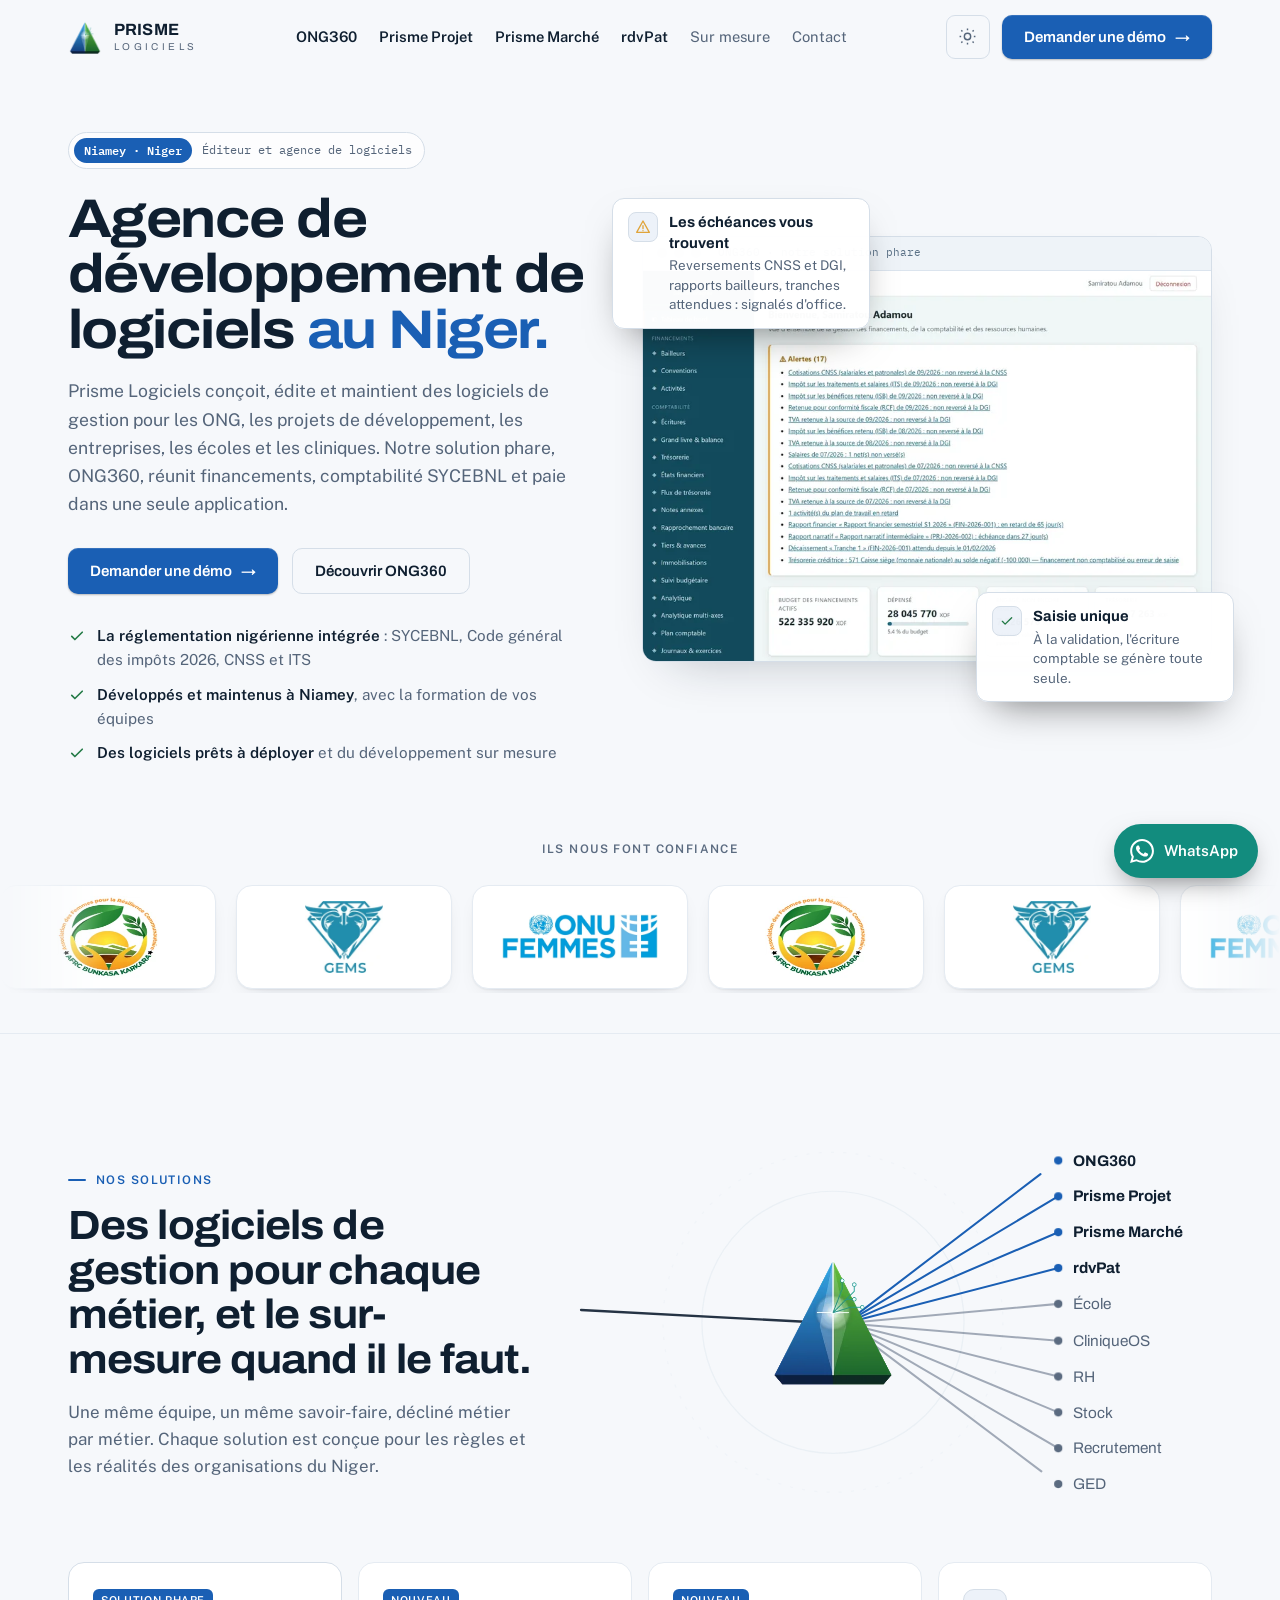
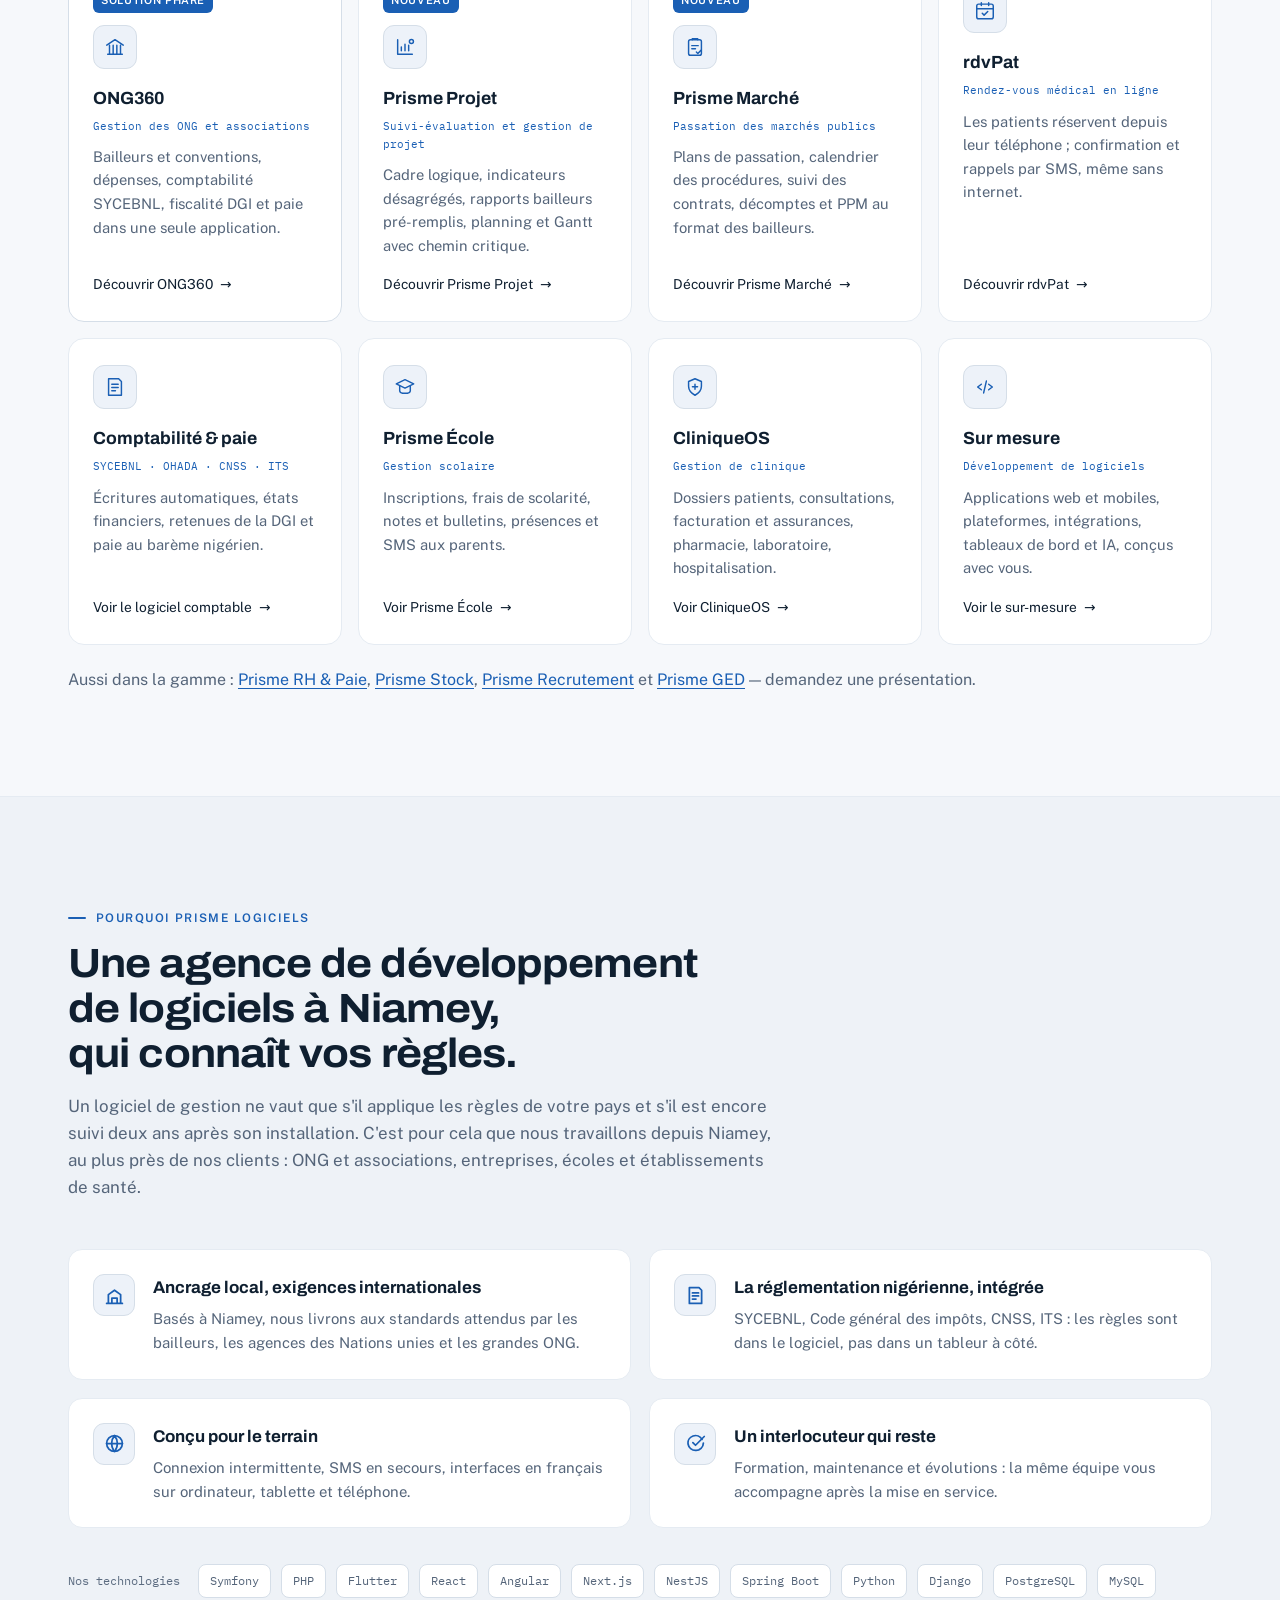
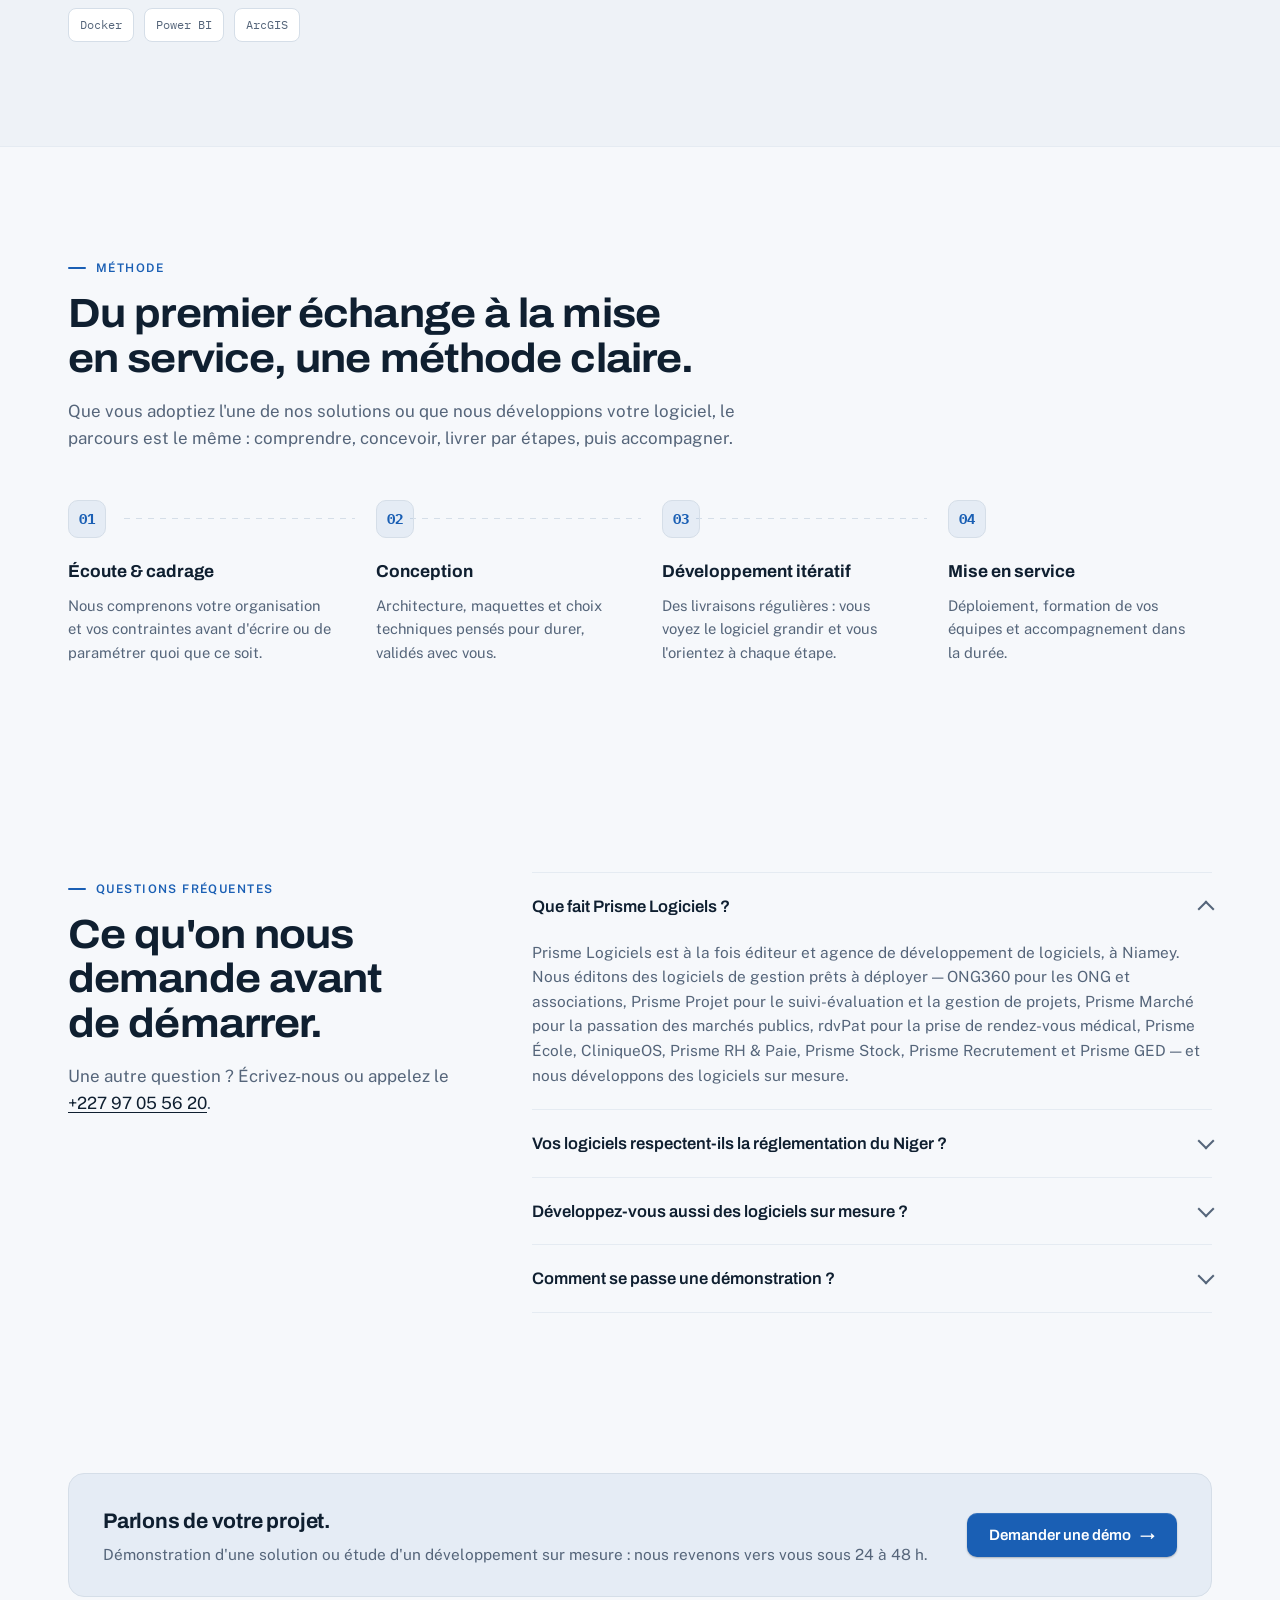
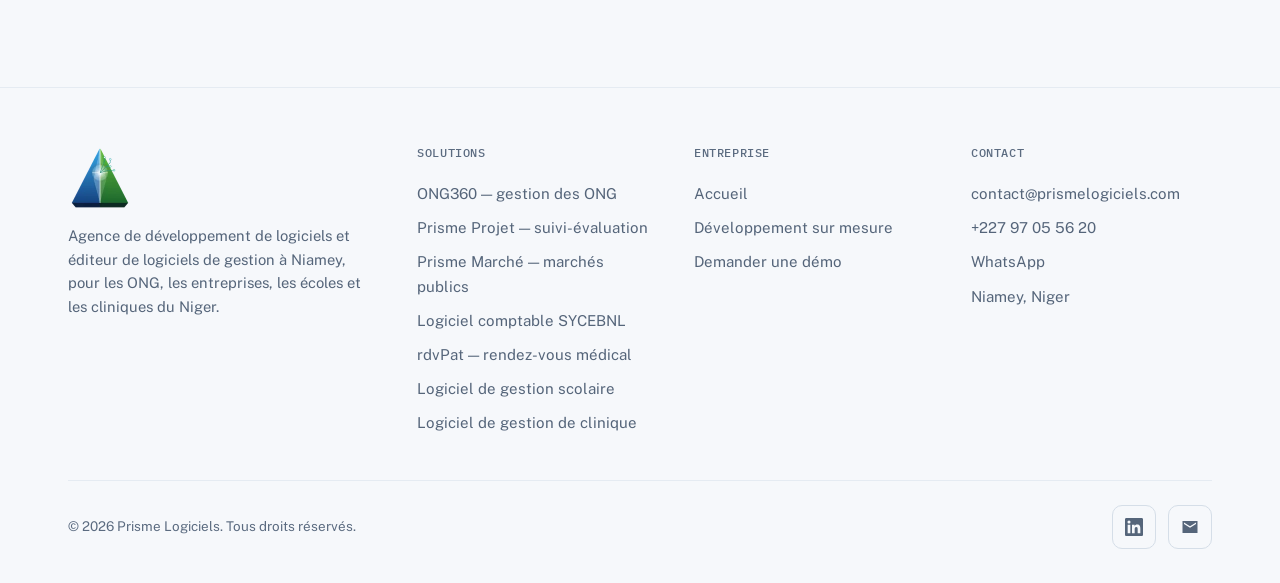
==== commit c0ff59ce: "Bandeau défilant des logos clients - « Ils nous font confiance » : logos d'AFRC Bunkasa Karkara, de " ====
--- a/index.html
+++ b/index.html
@@ -30,7 +30,7 @@
 <link rel="preconnect" href="https://fonts.gstatic.com" crossorigin />
 <link rel="stylesheet" href="https://fonts.googleapis.com/css2?family=Archivo:wdth,wght@100..125,400..800&family=IBM+Plex+Mono:wght@400;500;600&family=Public+Sans:wght@400;500;600;700&display=swap" media="print" onload="this.media='all'" />
 <noscript><link rel="stylesheet" href="https://fonts.googleapis.com/css2?family=Archivo:wdth,wght@100..125,400..800&family=IBM+Plex+Mono:wght@400;500;600&family=Public+Sans:wght@400;500;600;700&display=swap" /></noscript>
-<link rel="stylesheet" href="/assets/site.css?v=3" />
+<link rel="stylesheet" href="/assets/site.css?v=6" />
 <link rel="preload" as="image" type="image/webp" imagesrcset="/assets/ong360/tableau-de-bord-800.webp 800w, /assets/ong360/tableau-de-bord-1200.webp 1200w, /assets/ong360/tableau-de-bord.webp 1600w" imagesizes="(max-width: 980px) 92vw, 640px" />
 </head>
 <body>
@@ -109,15 +109,31 @@
   </div>
 </section>
 
-<!-- ============ RÉFÉRENCES ============ -->
-<section class="refs reveal" aria-label="Ils nous font confiance">
-  <div class="wrap">
-    <span class="refs-label">Ils nous font confiance</span>
-    <ul>
-      <li>AFRC Bunkasa Karkara</li>
-      <li>ONU Femmes</li>
-      <li>Association GEMS</li>
-    </ul>
+<section class="clients" aria-labelledby="clients-title">
+  <div class="wrap">
+    <h2 id="clients-title" class="clients-title">Ils nous font confiance</h2>
+  </div>
+  <div class="marquee">
+      <ul class="marquee-track">
+        <li><span class="logo-tile logo-afrc-bunkasa-karkara"><img src="/assets/clients/afrc-bunkasa-karkara.webp" width="198" height="160" alt="AFRC Bunkasa Karkara — Association des Femmes pour la Résilience Communautaire" decoding="async" /></span></li>
+        <li><span class="logo-tile logo-association-gems"><img src="/assets/clients/association-gems.webp" width="174" height="160" alt="Association GEMS" decoding="async" /></span></li>
+        <li><span class="logo-tile logo-onu-femmes"><img src="/assets/clients/onu-femmes.webp" width="418" height="120" alt="ONU Femmes" decoding="async" /></span></li>
+        <li class="dup" aria-hidden="true"><span class="logo-tile logo-afrc-bunkasa-karkara"><img src="/assets/clients/afrc-bunkasa-karkara.webp" width="198" height="160" alt="" decoding="async" /></span></li>
+        <li class="dup" aria-hidden="true"><span class="logo-tile logo-association-gems"><img src="/assets/clients/association-gems.webp" width="174" height="160" alt="" decoding="async" /></span></li>
+        <li class="dup" aria-hidden="true"><span class="logo-tile logo-onu-femmes"><img src="/assets/clients/onu-femmes.webp" width="418" height="120" alt="" decoding="async" /></span></li>
+        <li class="dup" aria-hidden="true"><span class="logo-tile logo-afrc-bunkasa-karkara"><img src="/assets/clients/afrc-bunkasa-karkara.webp" width="198" height="160" alt="" decoding="async" /></span></li>
+        <li class="dup" aria-hidden="true"><span class="logo-tile logo-association-gems"><img src="/assets/clients/association-gems.webp" width="174" height="160" alt="" decoding="async" /></span></li>
+        <li class="dup" aria-hidden="true"><span class="logo-tile logo-onu-femmes"><img src="/assets/clients/onu-femmes.webp" width="418" height="120" alt="" decoding="async" /></span></li>
+        <li class="dup" aria-hidden="true"><span class="logo-tile logo-afrc-bunkasa-karkara"><img src="/assets/clients/afrc-bunkasa-karkara.webp" width="198" height="160" alt="" decoding="async" /></span></li>
+        <li class="dup" aria-hidden="true"><span class="logo-tile logo-association-gems"><img src="/assets/clients/association-gems.webp" width="174" height="160" alt="" decoding="async" /></span></li>
+        <li class="dup" aria-hidden="true"><span class="logo-tile logo-onu-femmes"><img src="/assets/clients/onu-femmes.webp" width="418" height="120" alt="" decoding="async" /></span></li>
+        <li class="dup" aria-hidden="true"><span class="logo-tile logo-afrc-bunkasa-karkara"><img src="/assets/clients/afrc-bunkasa-karkara.webp" width="198" height="160" alt="" decoding="async" /></span></li>
+        <li class="dup" aria-hidden="true"><span class="logo-tile logo-association-gems"><img src="/assets/clients/association-gems.webp" width="174" height="160" alt="" decoding="async" /></span></li>
+        <li class="dup" aria-hidden="true"><span class="logo-tile logo-onu-femmes"><img src="/assets/clients/onu-femmes.webp" width="418" height="120" alt="" decoding="async" /></span></li>
+        <li class="dup" aria-hidden="true"><span class="logo-tile logo-afrc-bunkasa-karkara"><img src="/assets/clients/afrc-bunkasa-karkara.webp" width="198" height="160" alt="" decoding="async" /></span></li>
+        <li class="dup" aria-hidden="true"><span class="logo-tile logo-association-gems"><img src="/assets/clients/association-gems.webp" width="174" height="160" alt="" decoding="async" /></span></li>
+        <li class="dup" aria-hidden="true"><span class="logo-tile logo-onu-femmes"><img src="/assets/clients/onu-femmes.webp" width="418" height="120" alt="" decoding="async" /></span></li>
+      </ul>
   </div>
 </section>
 
--- a/assets/site.css
+++ b/assets/site.css
@@ -150,11 +150,6 @@
   .lineup a.is-main::before{background:var(--accent)}
 
   /* références clients : noms en texte (aucun logo sans fichier officiel ni accord graphique) */
-  .refs{padding:30px 0;border-bottom:1px solid var(--line-soft)}
-  .refs .wrap{display:flex;align-items:center;justify-content:center;gap:16px 44px;flex-wrap:wrap}
-  .refs-label{font-size:.74rem;font-weight:600;letter-spacing:.12em;text-transform:uppercase;color:var(--faint)}
-  .refs ul{list-style:none;display:flex;align-items:center;justify-content:center;gap:12px 44px;flex-wrap:wrap}
-  .refs li{font-family:var(--display);font-weight:700;font-variation-settings:'wdth' 108;font-size:1.14rem;letter-spacing:-.01em;color:var(--muted)}
 
   /* ---------- sections ---------- */
   section{position:relative}
@@ -490,3 +485,44 @@
     .nav-links,.nav-right .btn-primary{display:none}
     .menu-btn{display:flex}
   }
+
+  /* ================= clients : bandeau de logos défilant ================= */
+  .clients{padding:34px 0 40px;border-bottom:1px solid var(--line-soft)}
+  .clients-title{text-align:center;margin-bottom:22px;font-family:var(--body);font-weight:600;font-size:.74rem;
+    letter-spacing:.12em;text-transform:uppercase;color:var(--faint)}
+  .marquee{overflow:hidden;padding:4px 0;
+    -webkit-mask-image:linear-gradient(90deg,transparent,#000 10%,#000 90%,transparent);
+            mask-image:linear-gradient(90deg,transparent,#000 10%,#000 90%,transparent)}
+  .marquee-track{list-style:none;display:flex;width:max-content;animation:defile 38s linear infinite}
+  .marquee:hover .marquee-track{animation-play-state:paused}
+  .marquee-track li{flex:none;margin-right:20px}
+  .logo-tile{display:flex;align-items:center;justify-content:center;width:216px;height:104px;border-radius:16px;
+    background:#fff;border:1px solid var(--line-soft);box-shadow:0 1px 2px rgba(15,31,48,.06),0 8px 22px -14px rgba(15,31,48,.25);
+    transition:transform .3s var(--ease),box-shadow .3s var(--ease)}
+  .logo-tile:hover{transform:translateY(-3px);box-shadow:0 1px 2px rgba(15,31,48,.06),0 14px 28px -14px rgba(15,31,48,.35)}
+  .logo-tile img{display:block;width:auto;height:auto;max-width:150px;max-height:72px}
+  .logo-onu-femmes img{max-width:156px;max-height:46px}
+  :root:not([data-theme="light"]) .logo-tile{border-color:transparent}
+  @keyframes defile{to{transform:translateX(-50%)}}
+  @media(max-width:680px){
+    .logo-tile{width:168px;height:86px;border-radius:14px}
+    .logo-tile img{max-width:118px;max-height:58px}
+    .logo-onu-femmes img{max-width:124px;max-height:36px}
+    .marquee-track{animation-duration:30s}
+  }
+  @media(prefers-reduced-motion:reduce){
+    .marquee{-webkit-mask-image:none;mask-image:none}
+    .marquee-track{width:auto;flex-wrap:wrap;justify-content:center;gap:16px;animation:none}
+    .marquee-track li{margin:0}
+    .marquee-track .dup{display:none}
+  }
+  .logo-afrc-bunkasa-karkara img{max-height:82px}
+  /* thème sombre : fondu court, sinon les tuiles blanches s'estompent en gris */
+  :root:not([data-theme="light"]) .marquee{
+    -webkit-mask-image:linear-gradient(90deg,transparent,#000 5%,#000 95%,transparent);
+            mask-image:linear-gradient(90deg,transparent,#000 5%,#000 95%,transparent)}
+  @media(max-width:680px){.logo-afrc-bunkasa-karkara img{max-height:66px}}
+  /* bandeau pleine largeur : en sombre, les tuiles sortent par les bords de l'écran, sans fondu */
+  .marquee{-webkit-mask-image:linear-gradient(90deg,transparent,#000 8%,#000 92%,transparent);
+                   mask-image:linear-gradient(90deg,transparent,#000 8%,#000 92%,transparent)}
+  :root:not([data-theme="light"]) .marquee{-webkit-mask-image:none;mask-image:none}
